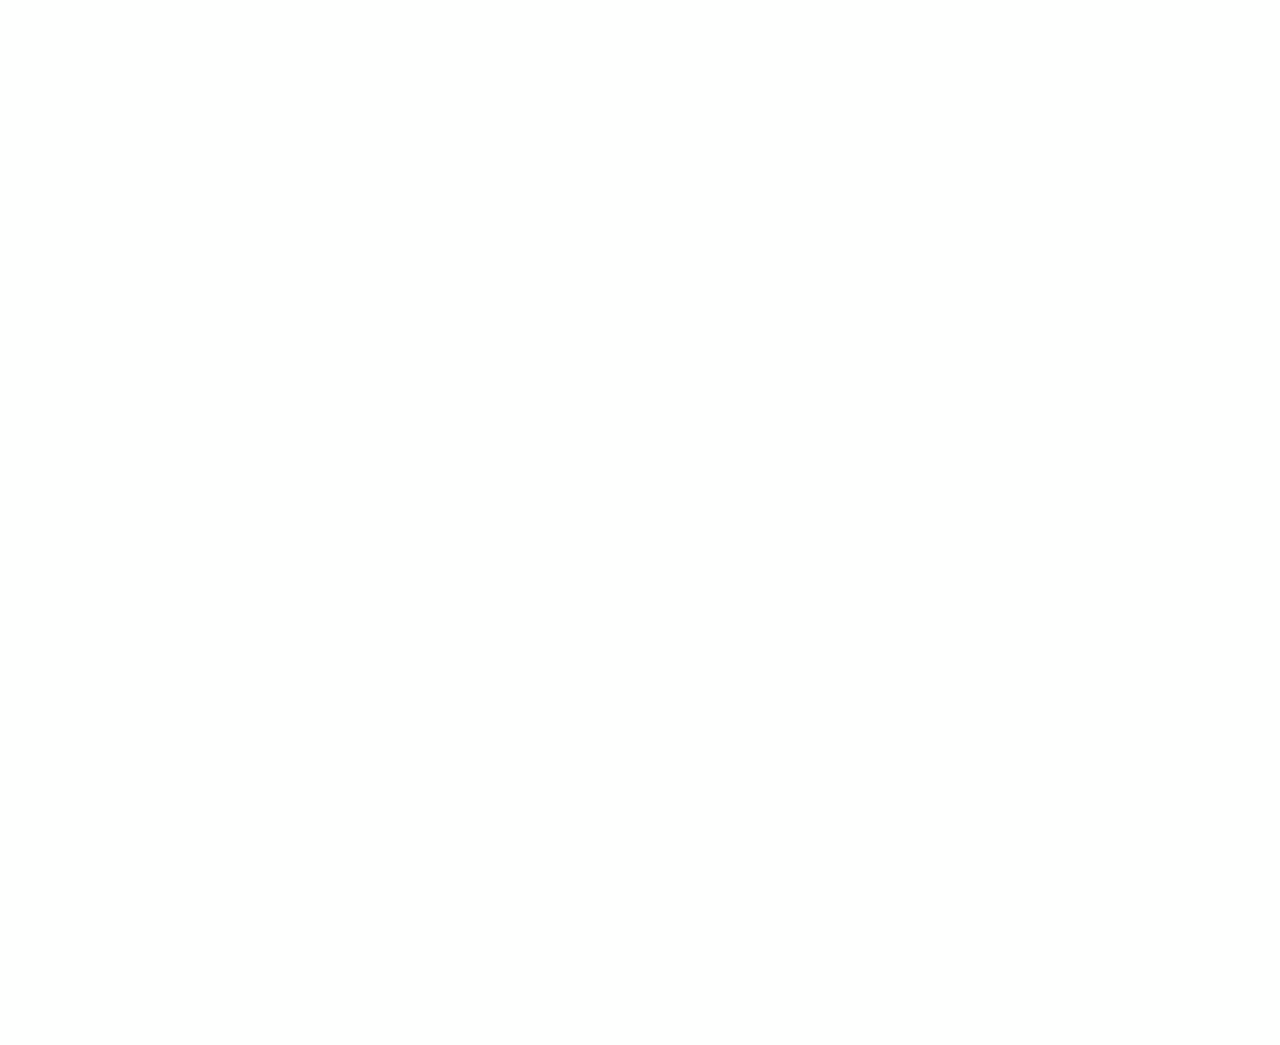
==== index.html @ 912ea0af "Update" ====
<!DOCTYPE html><html lang="en" class="scroll-smooth"><head><meta charSet="utf-8"/><meta name="viewport" content="width=device-width, initial-scale=1"/><link rel="preload" as="image" href="/bio-everest.jpg"/><link rel="stylesheet" href="/_next/static/css/92b53c90e215dddf.css" data-precedence="next"/><link rel="preload" as="script" fetchPriority="low" href="/_next/static/chunks/webpack-679b75d1c4c2027c.js"/><script src="/_next/static/chunks/4bd1b696-70b6d399998de86a.js" async=""></script><script src="/_next/static/chunks/684-5aaa8290a129f299.js" async=""></script><script src="/_next/static/chunks/main-app-e8cd16d61beea313.js" async=""></script><script src="/_next/static/chunks/17-9c04c9413a9f9f1f.js" async=""></script><script src="/_next/static/chunks/874-6cc630662f3664af.js" async=""></script><script src="/_next/static/chunks/862-15038af301665bb3.js" async=""></script><script src="/_next/static/chunks/app/layout-3cb6ebb5aa85748b.js" async=""></script><script src="/_next/static/chunks/178-595a94b9af1e67b5.js" async=""></script><script src="/_next/static/chunks/748-b0753eeaf12cb586.js" async=""></script><script src="/_next/static/chunks/app/page-3203de070944d329.js" async=""></script><link rel="icon" href="/favicon.svg" type="image/svg+xml"/><link rel="dns-prefetch" href="https://google-fonts.jialeliu.com"/><link rel="preconnect" href="https://google-fonts.jialeliu.com" crossorigin=""/><link rel="preload" as="style" href="https://google-fonts.jialeliu.com/css2?family=Inter:wght@300;400;500;600;700&amp;family=Crimson+Text:ital,wght@0,400;0,600;1,400&amp;display=swap"/><link rel="stylesheet" id="gfonts-css" href="https://google-fonts.jialeliu.com/css2?family=Inter:wght@300;400;500;600;700&amp;family=Crimson+Text:ital,wght@0,400;0,600;1,400&amp;display=swap" media="print"/><script>
              (function(){
                var l = document.getElementById('gfonts-css');
                if (!l) return;
                if (l.media !== 'all') {
                  l.addEventListener('load', function(){ try { l.media = 'all'; } catch(e){} });
                }
              })();
            </script><noscript><link rel="stylesheet" href="https://google-fonts.jialeliu.com/css2?family=Inter:wght@300;400;500;600;700&amp;family=Crimson+Text:ital,wght@0,400;0,600;1,400&amp;display=swap"/></noscript><script>
              try {
                const theme = localStorage.getItem('theme-storage');
                const parsed = theme ? JSON.parse(theme) : null;
                const setting = parsed?.state?.theme || 'system';
                const prefersDark = typeof window !== 'undefined' && window.matchMedia && window.matchMedia('(prefers-color-scheme: dark)').matches;
                const effective = setting === 'dark' ? 'dark' : (setting === 'light' ? 'light' : (prefersDark ? 'dark' : 'light'));
                var root = document.documentElement;
                root.classList.add(effective);
                root.setAttribute('data-theme', effective);
              } catch (e) {
                var root = document.documentElement;
                root.classList.add('light');
                root.setAttribute('data-theme', 'light');
              }
            </script><title>Hanhua (Edward) Long</title><meta name="description" content="Lecturer at Dalian Neusoft University of Information."/><meta name="author" content="Hanhua (Edward) Long"/><meta name="keywords" content="Hanhua (Edward) Long,PhD,Research,Dalian Neusoft University of Information"/><meta name="creator" content="Hanhua (Edward) Long"/><meta name="publisher" content="Hanhua (Edward) Long"/><meta property="og:title" content="Hanhua (Edward) Long"/><meta property="og:description" content="Lecturer at Dalian Neusoft University of Information."/><meta property="og:site_name" content="Hanhua (Edward) Long&#x27;s Academic Website"/><meta property="og:locale" content="en_US"/><meta property="og:type" content="website"/><meta name="twitter:card" content="summary"/><meta name="twitter:title" content="Hanhua (Edward) Long"/><meta name="twitter:description" content="Lecturer at Dalian Neusoft University of Information."/><link rel="icon" href="/favicon.svg"/><script>document.querySelectorAll('body link[rel="icon"], body link[rel="apple-touch-icon"]').forEach(el => document.head.appendChild(el))</script><script src="/_next/static/chunks/polyfills-42372ed130431b0a.js" noModule=""></script></head><body class="font-sans antialiased"><div style="visibility:hidden"><nav class="fixed top-0 left-0 right-0 z-50" data-headlessui-state=""><div class="transition-all duration-300 ease-out bg-transparent" style="transform:translateY(-100px)"><div class="max-w-7xl mx-auto px-4 sm:px-6 lg:px-8"><div class="flex justify-between items-center h-16 lg:h-20"><div class="flex-shrink-0" tabindex="0"><a class="text-xl lg:text-2xl font-serif font-semibold text-primary hover:text-accent transition-colors duration-200" href="/">Hanhua (Edward) Long</a></div><div class="hidden lg:block"><div class="ml-10 flex items-center space-x-8"><div class="flex items-baseline space-x-8"><a class="relative px-3 py-2 text-sm font-medium transition-all duration-200 rounded hover:bg-accent/10 hover:shadow-sm text-primary" href="/"><span class="relative z-10">About</span><div class="absolute inset-0 bg-accent/10 rounded-lg"></div></a><a class="relative px-3 py-2 text-sm font-medium transition-all duration-200 rounded hover:bg-accent/10 hover:shadow-sm text-neutral-600 hover:text-primary" href="/publications/"><span class="relative z-10">Publications</span></a><a class="relative px-3 py-2 text-sm font-medium transition-all duration-200 rounded hover:bg-accent/10 hover:shadow-sm text-neutral-600 hover:text-primary" href="/projects/"><span class="relative z-10">Projects</span></a><a class="relative px-3 py-2 text-sm font-medium transition-all duration-200 rounded hover:bg-accent/10 hover:shadow-sm text-neutral-600 hover:text-primary" href="/patents/"><span class="relative z-10">Patents</span></a><a class="relative px-3 py-2 text-sm font-medium transition-all duration-200 rounded hover:bg-accent/10 hover:shadow-sm text-neutral-600 hover:text-primary" href="/teaching/"><span class="relative z-10">Teaching</span></a><a class="relative px-3 py-2 text-sm font-medium transition-all duration-200 rounded hover:bg-accent/10 hover:shadow-sm text-neutral-600 hover:text-primary" href="/cv/"><span class="relative z-10">CV</span></a></div><div class="flex items-center justify-center w-10 h-10 rounded-lg border border-neutral-200 dark:border-[rgba(148,163,184,0.24)] bg-background dark:bg-neutral-800"><div class="w-4 h-4 rounded-full bg-neutral-300 animate-pulse"></div></div></div></div><div class="lg:hidden flex items-center space-x-2"><div class="flex items-center justify-center w-10 h-10 rounded-lg border border-neutral-200 dark:border-[rgba(148,163,184,0.24)] bg-background dark:bg-neutral-800"><div class="w-4 h-4 rounded-full bg-neutral-300 animate-pulse"></div></div><button class="inline-flex items-center justify-center p-2 rounded-md text-neutral-600 hover:text-primary hover:bg-neutral-100 dark:hover:bg-neutral-800 focus:outline-none focus:ring-2 focus:ring-inset focus:ring-accent transition-colors duration-200" id="headlessui-disclosure-button-«R5pdb»" type="button" aria-expanded="false" data-headlessui-state=""><span class="sr-only">Open main menu</span><div><svg xmlns="http://www.w3.org/2000/svg" fill="none" viewBox="0 0 24 24" stroke-width="1.5" stroke="currentColor" aria-hidden="true" data-slot="icon" class="block h-6 w-6"><path stroke-linecap="round" stroke-linejoin="round" d="M3.75 6.75h16.5M3.75 12h16.5m-16.5 5.25h16.5"></path></svg></div></button></div></div></div></div></nav><main class="min-h-screen pt-16 lg:pt-20"><div class="max-w-6xl mx-auto px-4 sm:px-6 lg:px-8 py-8 bg-background min-h-screen"><div class="grid grid-cols-1 lg:grid-cols-3 gap-12"><div class="lg:col-span-1"><div class="sticky top-8" style="opacity:0;transform:translateY(20px)"><div class="w-64 h-64 mx-auto mb-6 rounded-2xl overflow-hidden shadow-lg hover:shadow-xl transition-all duration-200 hover:scale-105"><img alt="Hanhua (Edward) Long" width="256" height="256" decoding="async" data-nimg="1" class="w-full h-full object-cover object-[32%_center]" style="color:transparent" src="/bio-everest.jpg"/></div><div class="text-center mb-6"><h1 class="text-3xl font-serif font-bold text-primary mb-2">Hanhua (Edward) Long</h1><p class="text-lg text-accent font-medium mb-1">Lecturer</p><p class="text-neutral-600 mb-2">Dalian Neusoft University of Information</p></div><div class="flex flex-wrap justify-center gap-3 sm:gap-4 mb-6 relative px-2"><div class="relative"><button class="p-2 sm:p-2 transition-colors duration-200 text-neutral-600 dark:text-neutral-400 hover:text-accent" aria-label="Email"><svg xmlns="http://www.w3.org/2000/svg" fill="none" viewBox="0 0 24 24" stroke-width="1.5" stroke="currentColor" aria-hidden="true" data-slot="icon" class="h-5 w-5"><path stroke-linecap="round" stroke-linejoin="round" d="M21.75 6.75v10.5a2.25 2.25 0 0 1-2.25 2.25h-15a2.25 2.25 0 0 1-2.25-2.25V6.75m19.5 0A2.25 2.25 0 0 0 19.5 4.5h-15a2.25 2.25 0 0 0-2.25 2.25m19.5 0v.243a2.25 2.25 0 0 1-1.07 1.916l-7.5 4.615a2.25 2.25 0 0 1-2.36 0L3.32 8.91a2.25 2.25 0 0 1-1.07-1.916V6.75"></path></svg></button></div><div class="relative"><button class="p-2 sm:p-2 transition-colors duration-200 text-neutral-600 dark:text-neutral-400 hover:text-accent" aria-label="Location"><svg xmlns="http://www.w3.org/2000/svg" fill="none" viewBox="0 0 24 24" stroke-width="1.5" stroke="currentColor" aria-hidden="true" data-slot="icon" class="h-5 w-5"><path stroke-linecap="round" stroke-linejoin="round" d="M15 10.5a3 3 0 1 1-6 0 3 3 0 0 1 6 0Z"></path><path stroke-linecap="round" stroke-linejoin="round" d="M19.5 10.5c0 7.142-7.5 11.25-7.5 11.25S4.5 17.642 4.5 10.5a7.5 7.5 0 1 1 15 0Z"></path></svg></button></div><a href="https://scholar.google.com" target="_blank" rel="noopener noreferrer" class="p-2 sm:p-2 text-neutral-600 dark:text-neutral-400 hover:text-accent transition-colors duration-200" aria-label="Google Scholar"><svg xmlns="http://www.w3.org/2000/svg" fill="none" viewBox="0 0 24 24" stroke-width="1.5" stroke="currentColor" aria-hidden="true" data-slot="icon" class="h-5 w-5"><path stroke-linecap="round" stroke-linejoin="round" d="M4.26 10.147a60.438 60.438 0 0 0-.491 6.347A48.62 48.62 0 0 1 12 20.904a48.62 48.62 0 0 1 8.232-4.41 60.46 60.46 0 0 0-.491-6.347m-15.482 0a50.636 50.636 0 0 0-2.658-.813A59.906 59.906 0 0 1 12 3.493a59.903 59.903 0 0 1 10.399 5.84c-.896.248-1.783.52-2.658.814m-15.482 0A50.717 50.717 0 0 1 12 13.489a50.702 50.702 0 0 1 7.74-3.342M6.75 15a.75.75 0 1 0 0-1.5.75.75 0 0 0 0 1.5Zm0 0v-3.675A55.378 55.378 0 0 1 12 8.443m-7.007 11.55A5.981 5.981 0 0 0 6.75 15.75v-1.5"></path></svg></a><a href="https://orcid.org" target="_blank" rel="noopener noreferrer" class="p-2 sm:p-2 text-neutral-600 dark:text-neutral-400 hover:text-accent transition-colors duration-200" aria-label="ORCID"><svg viewBox="0 0 24 24" fill="currentColor" class="h-5 w-5" xmlns="http://www.w3.org/2000/svg"><path d="M12 0C5.372 0 0 5.372 0 12s5.372 12 12 12 12-5.372 12-12S18.628 0 12 0zM7.369 4.378c.525 0 .947.431.947.947s-.422.947-.947.947a.95.95 0 0 1-.947-.947c0-.525.422-.947.947-.947zm-.722 3.038h1.444v10.041H6.647V7.416zm3.562 0h3.9c3.712 0 5.344 2.653 5.344 5.025 0 2.578-2.016 5.025-5.325 5.025h-3.919V7.416zm1.444 1.303v7.444h2.297c3.272 0 4.022-2.484 4.022-3.722 0-2.016-1.284-3.722-4.097-3.722h-2.222z"></path></svg></a><a href="https://github.com" target="_blank" rel="noopener noreferrer" class="p-2 sm:p-2 text-neutral-600 dark:text-neutral-400 hover:text-accent transition-colors duration-200" aria-label="GitHub"><svg xmlns="http://www.w3.org/2000/svg" width="24" height="24" viewBox="0 0 24 24" fill="none" stroke="currentColor" stroke-width="2" stroke-linecap="round" stroke-linejoin="round" class="lucide lucide-github h-5 w-5" aria-hidden="true"><path d="M15 22v-4a4.8 4.8 0 0 0-1-3.5c3 0 6-2 6-5.5.08-1.25-.27-2.48-1-3.5.28-1.15.28-2.35 0-3.5 0 0-1 0-3 1.5-2.64-.5-5.36-.5-8 0C6 2 5 2 5 2c-.3 1.15-.3 2.35 0 3.5A5.403 5.403 0 0 0 4 9c0 3.5 3 5.5 6 5.5-.39.49-.68 1.05-.85 1.65-.17.6-.22 1.23-.15 1.85v4"></path><path d="M9 18c-4.51 2-5-2-7-2"></path></svg></a><a href="https://linkedin.com" target="_blank" rel="noopener noreferrer" class="p-2 sm:p-2 text-neutral-600 dark:text-neutral-400 hover:text-accent transition-colors duration-200" aria-label="LinkedIn"><svg xmlns="http://www.w3.org/2000/svg" width="24" height="24" viewBox="0 0 24 24" fill="none" stroke="currentColor" stroke-width="2" stroke-linecap="round" stroke-linejoin="round" class="lucide lucide-linkedin h-5 w-5" aria-hidden="true"><path d="M16 8a6 6 0 0 1 6 6v7h-4v-7a2 2 0 0 0-2-2 2 2 0 0 0-2 2v7h-4v-7a6 6 0 0 1 6-6z"></path><rect width="4" height="12" x="2" y="9"></rect><circle cx="4" cy="4" r="2"></circle></svg></a></div><div class="bg-neutral-100 dark:bg-neutral-800 rounded-lg p-4 mb-6 hover:shadow-lg transition-all duration-200 hover:scale-[1.02]"><h3 class="font-semibold text-primary mb-3">Research Interests</h3><div class="space-y-2 text-sm text-neutral-700 dark:text-neutral-500"><div>Efficient Deep Learning</div><div>Computing Photography</div><div>Low-level Computer Vision</div></div></div><div class="flex justify-center"><div class="relative"><button class="flex items-center space-x-2 px-4 py-2 rounded-lg font-medium text-sm transition-all duration-200 bg-neutral-100 dark:bg-neutral-800 text-neutral-700 dark:text-neutral-500 hover:bg-red-50 dark:hover:bg-red-900/20 hover:text-red-600 dark:hover:text-red-400 cursor-pointer" tabindex="0"><svg xmlns="http://www.w3.org/2000/svg" fill="none" viewBox="0 0 24 24" stroke-width="1.5" stroke="currentColor" aria-hidden="true" data-slot="icon" class="h-4 w-4"><path stroke-linecap="round" stroke-linejoin="round" d="M21 8.25c0-2.485-2.099-4.5-4.688-4.5-1.935 0-3.597 1.126-4.312 2.733-.715-1.607-2.377-2.733-4.313-2.733C5.1 3.75 3 5.765 3 8.25c0 7.22 9 12 9 12s9-4.78 9-12Z"></path></svg><span>Like</span></button></div></div></div></div><div class="lg:col-span-2 space-y-8"><section id="about" class="scroll-mt-24 space-y-8"><section style="opacity:0;transform:translateY(20px)"><h2 class="text-2xl font-serif font-bold text-primary mb-4">About</h2><div class="text-neutral-700 dark:text-neutral-600 leading-relaxed"><p class="mb-4 last:mb-0">I am a lecturer of Dalian Neusoft University of Information. Currently I am working with Faculty of Network and IoT Engineering, School of Artificial Intelligence. At the same time, I am also a member of Liaoning Province Key Laboratory of Digital Home.</p>
<p class="mb-4 last:mb-0">Prior to this, I worked for Bosch China Innovation and Software Development Center.</p>
<p class="mb-4 last:mb-0">I obtained BEng degree in Internet of Things Engineering from Dalian Maritime University and MEng degree in Electrical and Computer Engineering from University of Waterloo.</p>
<p class="mb-4 last:mb-0">My current research focuses on investigating efficient low-level vision algorithms and their feasible applications.</p></div></section><section style="opacity:0;transform:translateY(20px)"><div class="flex items-center justify-between mb-4"><h2 class="text-2xl font-serif font-bold text-primary">Selected Publications</h2><a class="text-accent hover:text-accent-dark text-sm font-medium transition-all duration-200 rounded hover:bg-accent/10 hover:shadow-sm" href="/publications/">View All →</a></div><div class="space-y-4"><div class="bg-neutral-50 dark:bg-neutral-800 p-4 rounded-lg shadow-sm border border-neutral-200 dark:border-[rgba(148,163,184,0.24)] hover:shadow-lg transition-all duration-200 hover:scale-[1.02]" style="opacity:0;transform:translateY(20px)"><h3 class="font-semibold text-primary mb-2 leading-tight">Hybrid Design of CNN and Vision Transformer: A Review</h3><p class="text-sm text-neutral-600 dark:text-neutral-500 mb-1"><span><span class=" ">Hanhua Long</span></span></p><p class="text-sm text-neutral-600 dark:text-neutral-500 mb-2">2024 7th International Conference on Computer Information Science and Artificial Intelligence</p></div></div></section><section style="opacity:0;transform:translateY(20px)"><h2 class="text-2xl font-serif font-bold text-primary mb-4">News</h2><div class="space-y-3"><div class="flex items-start space-x-3"><span class="text-xs text-neutral-500 mt-1 w-16 flex-shrink-0">2025-11</span><p class="text-sm text-neutral-700">Our invention patent has been published!</p></div><div class="flex items-start space-x-3"><span class="text-xs text-neutral-500 mt-1 w-16 flex-shrink-0">2024-09</span><p class="text-sm text-neutral-700">Our paper has been accepted by CISAI2024 🎉</p></div></div></section></section></div></div></div><!--$--><!--/$--><!--$--><!--/$--></main><footer class="border-t border-neutral-200/50 bg-neutral-50/50 dark:bg-neutral-900/50 dark:border-neutral-700/50"><div class="max-w-6xl mx-auto px-4 sm:px-6 lg:px-8 py-6"><div class="flex flex-col sm:flex-row justify-between items-center gap-2"><p class="text-xs text-neutral-500">Last updated: <!-- -->January 20, 2026</p><p class="text-xs text-neutral-500 flex items-center"><a href="https://github.com/xyjoey/PRISM" target="_blank" rel="noopener noreferrer">Built with PRISM</a><span class="ml-2">🚀</span></p></div></div></footer></div><script src="/_next/static/chunks/webpack-679b75d1c4c2027c.js" async=""></script><script>(self.__next_f=self.__next_f||[]).push([0])</script><script>self.__next_f.push([1,"1:\"$Sreact.fragment\"\n2:I[3719,[\"17\",\"static/chunks/17-9c04c9413a9f9f1f.js\",\"874\",\"static/chunks/874-6cc630662f3664af.js\",\"862\",\"static/chunks/862-15038af301665bb3.js\",\"177\",\"static/chunks/app/layout-3cb6ebb5aa85748b.js\"],\"ThemeProvider\"]\n3:I[768,[\"17\",\"static/chunks/17-9c04c9413a9f9f1f.js\",\"874\",\"static/chunks/874-6cc630662f3664af.js\",\"862\",\"static/chunks/862-15038af301665bb3.js\",\"177\",\"static/chunks/app/layout-3cb6ebb5aa85748b.js\"],\"default\"]\n4:I[7555,[],\"\"]\n5:I[1295,[],\"\"]\n6:I[2548,[\"17\",\"static/chunks/17-9c04c9413a9f9f1f.js\",\"874\",\"static/chunks/874-6cc630662f3664af.js\",\"862\",\"static/chunks/862-15038af301665bb3.js\",\"177\",\"static/chunks/app/layout-3cb6ebb5aa85748b.js\"],\"default\"]\n7:I[7437,[\"17\",\"static/chunks/17-9c04c9413a9f9f1f.js\",\"178\",\"static/chunks/178-595a94b9af1e67b5.js\",\"874\",\"static/chunks/874-6cc630662f3664af.js\",\"748\",\"static/chunks/748-b0753eeaf12cb586.js\",\"974\",\"static/chunks/app/page-3203de070944d329.js\"],\"default\"]\n8:I[9507,[\"17\",\"static/chunks/17-9c04c9413a9f9f1f.js\",\"178\",\"static/chunks/178-595a94b9af1e67b5.js\",\"874\",\"static/chunks/874-6cc630662f3664af.js\",\"748\",\"static/chunks/748-b0753eeaf12cb586.js\",\"974\",\"static/chunks/app/page-3203de070944d329.js\"],\"default\"]\n9:I[5218,[\"17\",\"static/chunks/17-9c04c9413a9f9f1f.js\",\"178\",\"static/chunks/178-595a94b9af1e67b5.js\",\"874\",\"static/chunks/874-6cc630662f3664af.js\",\"748\",\"static/chunks/748-b0753eeaf12cb586.js\",\"974\",\"static/chunks/app/page-3203de070944d329.js\"],\"default\"]\nc:I[1990,[\"17\",\"static/chunks/17-9c04c9413a9f9f1f.js\",\"178\",\"static/chunks/178-595a94b9af1e67b5.js\",\"874\",\"static/chunks/874-6cc630662f3664af.js\",\"748\",\"static/chunks/748-b0753eeaf12cb586.js\",\"974\",\"static/chunks/app/page-3203de070944d329.js\"],\"default\"]\nd:I[9665,[],\"MetadataBoundary\"]\nf:I[9665,[],\"OutletBoundary\"]\n12:I[4911,[],\"AsyncMetadataOutlet\"]\n14:I[9665,[],\"ViewportBoundary\"]\n16:I[6614,[],\"\"]\n:HL[\"/_next/static/css/92b53c90e215dddf.css\",\"style\"]\na:T4d7,Convolutional Neural Network (CNN), with its remarkable feature extraction capabilities, has proven to perform superior in compu"])</script><script>self.__next_f.push([1,"ter vision applications. Conversely, transformer-based models have transformed conventional neural network topologies, showing remarkable results in multiple application areas. In recent years, hybrid models combining CNN and Vision Transformer have been increasingly emerging, with extensive research continuously overcoming the weaknesses of both models, effectively leveraging their respective strengths to deliver outstanding performance in various vision tasks. In this paper, we offer an exhaustive examination of hybrid models that amalgamate the functionalities of CNN and Vision Transformer. Firstly, we provide a comprehensive overview of fundamental concepts of Vision Transformer and summarize the concepts and advantages of hybrid models. Secondly, we systematically review the design philosophy of hybrid models and highlight major representative hybrid models. Lastly, we conduct an in-depth analysis of the future research directions for hybrid models. Through this paper, we aim to provide insightful and valuable references for the design of hybrid models combining CNN and Vision Transformer.b:T6fb,@inproceedings{long2024hybrid,\n  author = {Long, Hanhua},\n  title = {Hybrid Design of CNN and Vision Transformer: A Review},\n  year = {2024},\n  isbn = {9798400707254},\n  publisher = {Association for Computing Machinery},\n  address = {New York, NY, USA},\n  url = {https://doi.org/10.1145/3703187.3703208},\n  doi = {10.1145/3703187.3703208},\n  abstract = {Convolutional Neural Network (CNN), with its remarkable feature extraction capabilities, has proven to perform superior in computer vision applications. Conversely, transformer-based models have transformed conventional neural network topologies, showing remarkable results in multiple application areas. In recent years, hybrid models combining CNN and Vision Transformer have been increasingly emerging, with extensive research continuously overcoming the weaknesses of both models, effectively leveraging their respective strengths to deliver outstanding performance in var"])</script><script>self.__next_f.push([1,"ious vision tasks. In this paper, we offer an exhaustive examination of hybrid models that amalgamate the functionalities of CNN and Vision Transformer. Firstly, we provide a comprehensive overview of fundamental concepts of Vision Transformer and summarize the concepts and advantages of hybrid models. Secondly, we systematically review the design philosophy of hybrid models and highlight major representative hybrid models. Lastly, we conduct an in-depth analysis of the future research directions for hybrid models. Through this paper, we aim to provide insightful and valuable references for the design of hybrid models combining CNN and Vision Transformer.},\n  booktitle = {2024 7th International Conference on Computer Information Science and Artificial Intelligence},\n  pages = {121-127},\n  numpages = {7},\n  location = {},\n  series = {CISAI '24}\n}"])</script><script>self.__next_f.push([1,"0:{\"P\":null,\"b\":\"B5dFL87BzMhnsArW9EGty\",\"p\":\"\",\"c\":[\"\",\"\"],\"i\":false,\"f\":[[[\"\",{\"children\":[\"__PAGE__\",{}]},\"$undefined\",\"$undefined\",true],[\"\",[\"$\",\"$1\",\"c\",{\"children\":[[[\"$\",\"link\",\"0\",{\"rel\":\"stylesheet\",\"href\":\"/_next/static/css/92b53c90e215dddf.css\",\"precedence\":\"next\",\"crossOrigin\":\"$undefined\",\"nonce\":\"$undefined\"}]],[\"$\",\"html\",null,{\"lang\":\"en\",\"className\":\"scroll-smooth\",\"suppressHydrationWarning\":true,\"children\":[[\"$\",\"head\",null,{\"children\":[[\"$\",\"link\",null,{\"rel\":\"icon\",\"href\":\"/favicon.svg\",\"type\":\"image/svg+xml\"}],[\"$\",\"link\",null,{\"rel\":\"dns-prefetch\",\"href\":\"https://google-fonts.jialeliu.com\"}],[\"$\",\"link\",null,{\"rel\":\"preconnect\",\"href\":\"https://google-fonts.jialeliu.com\",\"crossOrigin\":\"\"}],[\"$\",\"link\",null,{\"rel\":\"preload\",\"as\":\"style\",\"href\":\"https://google-fonts.jialeliu.com/css2?family=Inter:wght@300;400;500;600;700\u0026family=Crimson+Text:ital,wght@0,400;0,600;1,400\u0026display=swap\"}],[\"$\",\"link\",null,{\"rel\":\"stylesheet\",\"id\":\"gfonts-css\",\"href\":\"https://google-fonts.jialeliu.com/css2?family=Inter:wght@300;400;500;600;700\u0026family=Crimson+Text:ital,wght@0,400;0,600;1,400\u0026display=swap\",\"media\":\"print\"}],[\"$\",\"script\",null,{\"dangerouslySetInnerHTML\":{\"__html\":\"\\n              (function(){\\n                var l = document.getElementById('gfonts-css');\\n                if (!l) return;\\n                if (l.media !== 'all') {\\n                  l.addEventListener('load', function(){ try { l.media = 'all'; } catch(e){} });\\n                }\\n              })();\\n            \"}}],[\"$\",\"noscript\",null,{\"children\":[\"$\",\"link\",null,{\"rel\":\"stylesheet\",\"href\":\"https://google-fonts.jialeliu.com/css2?family=Inter:wght@300;400;500;600;700\u0026family=Crimson+Text:ital,wght@0,400;0,600;1,400\u0026display=swap\"}]}],[\"$\",\"script\",null,{\"dangerouslySetInnerHTML\":{\"__html\":\"\\n              try {\\n                const theme = localStorage.getItem('theme-storage');\\n                const parsed = theme ? JSON.parse(theme) : null;\\n                const setting = parsed?.state?.theme || 'system';\\n                const prefersDark = typeof window !== 'undefined' \u0026\u0026 window.matchMedia \u0026\u0026 window.matchMedia('(prefers-color-scheme: dark)').matches;\\n                const effective = setting === 'dark' ? 'dark' : (setting === 'light' ? 'light' : (prefersDark ? 'dark' : 'light'));\\n                var root = document.documentElement;\\n                root.classList.add(effective);\\n                root.setAttribute('data-theme', effective);\\n              } catch (e) {\\n                var root = document.documentElement;\\n                root.classList.add('light');\\n                root.setAttribute('data-theme', 'light');\\n              }\\n            \"}}]]}],[\"$\",\"body\",null,{\"className\":\"font-sans antialiased\",\"children\":[\"$\",\"$L2\",null,{\"children\":[[\"$\",\"$L3\",null,{\"items\":[{\"title\":\"About\",\"type\":\"page\",\"target\":\"about\",\"href\":\"/\"},{\"title\":\"Publications\",\"type\":\"page\",\"target\":\"publications\",\"href\":\"/publications\"},{\"title\":\"Projects\",\"type\":\"page\",\"target\":\"projects\",\"href\":\"/projects\"},{\"title\":\"Patents\",\"type\":\"page\",\"target\":\"patents\",\"href\":\"/patents\"},{\"title\":\"Teaching\",\"type\":\"page\",\"target\":\"teaching\",\"href\":\"/teaching\"},{\"title\":\"CV\",\"type\":\"page\",\"target\":\"cv\",\"href\":\"/cv\"}],\"siteTitle\":\"Hanhua (Edward) Long\",\"enableOnePageMode\":false}],[\"$\",\"main\",null,{\"className\":\"min-h-screen pt-16 lg:pt-20\",\"children\":[\"$\",\"$L4\",null,{\"parallelRouterKey\":\"children\",\"error\":\"$undefined\",\"errorStyles\":\"$undefined\",\"errorScripts\":\"$undefined\",\"template\":[\"$\",\"$L5\",null,{}],\"templateStyles\":\"$undefined\",\"templateScripts\":\"$undefined\",\"notFound\":[[[\"$\",\"title\",null,{\"children\":\"404: This page could not be found.\"}],[\"$\",\"div\",null,{\"style\":{\"fontFamily\":\"system-ui,\\\"Segoe UI\\\",Roboto,Helvetica,Arial,sans-serif,\\\"Apple Color Emoji\\\",\\\"Segoe UI Emoji\\\"\",\"height\":\"100vh\",\"textAlign\":\"center\",\"display\":\"flex\",\"flexDirection\":\"column\",\"alignItems\":\"center\",\"justifyContent\":\"center\"},\"children\":[\"$\",\"div\",null,{\"children\":[[\"$\",\"style\",null,{\"dangerouslySetInnerHTML\":{\"__html\":\"body{color:#000;background:#fff;margin:0}.next-error-h1{border-right:1px solid rgba(0,0,0,.3)}@media (prefers-color-scheme:dark){body{color:#fff;background:#000}.next-error-h1{border-right:1px solid rgba(255,255,255,.3)}}\"}}],[\"$\",\"h1\",null,{\"className\":\"next-error-h1\",\"style\":{\"display\":\"inline-block\",\"margin\":\"0 20px 0 0\",\"padding\":\"0 23px 0 0\",\"fontSize\":24,\"fontWeight\":500,\"verticalAlign\":\"top\",\"lineHeight\":\"49px\"},\"children\":404}],[\"$\",\"div\",null,{\"style\":{\"display\":\"inline-block\"},\"children\":[\"$\",\"h2\",null,{\"style\":{\"fontSize\":14,\"fontWeight\":400,\"lineHeight\":\"49px\",\"margin\":0},\"children\":\"This page could not be found.\"}]}]]}]}]],[]],\"forbidden\":\"$undefined\",\"unauthorized\":\"$undefined\"}]}],[\"$\",\"$L6\",null,{\"lastUpdated\":\"January 20, 2026\"}]]}]}]]}]]}],{\"children\":[\"__PAGE__\",[\"$\",\"$1\",\"c\",{\"children\":[[\"$\",\"div\",null,{\"className\":\"max-w-6xl mx-auto px-4 sm:px-6 lg:px-8 py-8 bg-background min-h-screen\",\"children\":[\"$\",\"div\",null,{\"className\":\"grid grid-cols-1 lg:grid-cols-3 gap-12\",\"children\":[[\"$\",\"div\",null,{\"className\":\"lg:col-span-1\",\"children\":[\"$\",\"$L7\",null,{\"author\":{\"name\":\"Hanhua (Edward) Long\",\"title\":\"Lecturer\",\"institution\":\"Dalian Neusoft University of Information\",\"avatar\":\"/bio-everest.jpg\"},\"social\":{\"email\":\"longhanhua@neusoft.edu.cn\",\"location\":\"Dalian, China\",\"location_url\":\"https://maps.google.com\",\"location_details\":[\"A3 Building,\",\"8 Software Park Road, Dalian, China\"],\"google_scholar\":\"https://scholar.google.com\",\"orcid\":\"https://orcid.org\",\"github\":\"https://github.com\",\"linkedin\":\"https://linkedin.com\"},\"features\":{\"enable_likes\":true,\"enable_one_page_mode\":false},\"researchInterests\":[\"Efficient Deep Learning\",\"Computing Photography\",\"Low-level Computer Vision\"]}]}],[\"$\",\"div\",null,{\"className\":\"lg:col-span-2 space-y-8\",\"children\":[[\"$\",\"section\",\"about\",{\"id\":\"about\",\"className\":\"scroll-mt-24 space-y-8\",\"children\":[[[\"$\",\"$L8\",\"about\",{\"content\":\"I am a lecturer of Dalian Neusoft University of Information. Currently I am working with Faculty of Network and IoT Engineering, School of Artificial Intelligence. At the same time, I am also a member of Liaoning Province Key Laboratory of Digital Home.\\n\\nPrior to this, I worked for Bosch China Innovation and Software Development Center.\\n\\nI obtained BEng degree in Internet of Things Engineering from Dalian Maritime University and MEng degree in Electrical and Computer Engineering from University of Waterloo.\\n\\nMy current research focuses on investigating efficient low-level vision algorithms and their feasible applications.\",\"title\":\"About\"}],[\"$\",\"$L9\",\"featured_publications\",{\"publications\":[{\"id\":\"long2024hybrid\",\"title\":\"Hybrid Design of CNN and Vision Transformer: A Review\",\"authors\":[{\"name\":\"Hanhua Long\",\"isHighlighted\":false,\"isCorresponding\":false,\"isCoAuthor\":false}],\"year\":2024,\"type\":\"conference\",\"status\":\"published\",\"tags\":[\"CNN\",\"Computer Vision\",\"Hybrid Model\",\"Vision Transformer\"],\"keywords\":\"$0:f:0:1:2:children:1:props:children:0:props:children:props:children:1:props:children:0:props:children:0:1:props:publications:0:tags\",\"researchArea\":\"transformer-architectures\",\"journal\":\"\",\"conference\":\"2024 7th International Conference on Computer Information Science and Artificial Intelligence\",\"pages\":\"121-127\",\"doi\":\"10.1145/3703187.3703208\",\"url\":\"https://doi.org/10.1145/3703187.3703208\",\"abstract\":\"$a\",\"description\":\"\",\"selected\":true,\"bibtex\":\"$b\"}],\"title\":\"Selected Publications\",\"enableOnePageMode\":false}],[\"$\",\"$Lc\",\"news\",{\"items\":[{\"date\":\"2025-11\",\"content\":\"Our invention patent has been published!\"},{\"date\":\"2024-09\",\"content\":\"Our paper has been accepted by CISAI2024 🎉\"}],\"title\":\"News\"}]],false,false,false]}]]}]]}]}],[\"$\",\"$Ld\",null,{\"children\":\"$Le\"}],null,[\"$\",\"$Lf\",null,{\"children\":[\"$L10\",\"$L11\",[\"$\",\"$L12\",null,{\"promise\":\"$@13\"}]]}]]}],{},null,false]},null,false],[\"$\",\"$1\",\"h\",{\"children\":[null,[\"$\",\"$1\",\"SMOYumUqXa-VRIuU2lvK6\",{\"children\":[[\"$\",\"$L14\",null,{\"children\":\"$L15\"}],null]}],null]}],false]],\"m\":\"$undefined\",\"G\":[\"$16\",\"$undefined\"],\"s\":false,\"S\":true}\n"])</script><script>self.__next_f.push([1,"17:\"$Sreact.suspense\"\n18:I[4911,[],\"AsyncMetadata\"]\ne:[\"$\",\"$17\",null,{\"fallback\":null,\"children\":[\"$\",\"$L18\",null,{\"promise\":\"$@19\"}]}]\n"])</script><script>self.__next_f.push([1,"11:null\n"])</script><script>self.__next_f.push([1,"15:[[\"$\",\"meta\",\"0\",{\"charSet\":\"utf-8\"}],[\"$\",\"meta\",\"1\",{\"name\":\"viewport\",\"content\":\"width=device-width, initial-scale=1\"}]]\n10:null\n"])</script><script>self.__next_f.push([1,"19:{\"metadata\":[[\"$\",\"title\",\"0\",{\"children\":\"Hanhua (Edward) Long\"}],[\"$\",\"meta\",\"1\",{\"name\":\"description\",\"content\":\"Lecturer at Dalian Neusoft University of Information.\"}],[\"$\",\"meta\",\"2\",{\"name\":\"author\",\"content\":\"Hanhua (Edward) Long\"}],[\"$\",\"meta\",\"3\",{\"name\":\"keywords\",\"content\":\"Hanhua (Edward) Long,PhD,Research,Dalian Neusoft University of Information\"}],[\"$\",\"meta\",\"4\",{\"name\":\"creator\",\"content\":\"Hanhua (Edward) Long\"}],[\"$\",\"meta\",\"5\",{\"name\":\"publisher\",\"content\":\"Hanhua (Edward) Long\"}],[\"$\",\"meta\",\"6\",{\"property\":\"og:title\",\"content\":\"Hanhua (Edward) Long\"}],[\"$\",\"meta\",\"7\",{\"property\":\"og:description\",\"content\":\"Lecturer at Dalian Neusoft University of Information.\"}],[\"$\",\"meta\",\"8\",{\"property\":\"og:site_name\",\"content\":\"Hanhua (Edward) Long's Academic Website\"}],[\"$\",\"meta\",\"9\",{\"property\":\"og:locale\",\"content\":\"en_US\"}],[\"$\",\"meta\",\"10\",{\"property\":\"og:type\",\"content\":\"website\"}],[\"$\",\"meta\",\"11\",{\"name\":\"twitter:card\",\"content\":\"summary\"}],[\"$\",\"meta\",\"12\",{\"name\":\"twitter:title\",\"content\":\"Hanhua (Edward) Long\"}],[\"$\",\"meta\",\"13\",{\"name\":\"twitter:description\",\"content\":\"Lecturer at Dalian Neusoft University of Information.\"}],[\"$\",\"link\",\"14\",{\"rel\":\"icon\",\"href\":\"/favicon.svg\"}]],\"error\":null,\"digest\":\"$undefined\"}\n13:{\"metadata\":\"$19:metadata\",\"error\":null,\"digest\":\"$undefined\"}\n"])</script></body></html>
---- _next/static/css/92b53c90e215dddf.css ----
/*! tailwindcss v4.1.10 | MIT License | https://tailwindcss.com */@layer properties{@supports (((-webkit-hyphens:none)) and (not (margin-trim:inline))) or ((-moz-orient:inline) and (not (color:rgb(from red r g b)))){*,::backdrop,:after,:before{--tw-translate-x:0;--tw-translate-y:0;--tw-translate-z:0;--tw-rotate-x:initial;--tw-rotate-y:initial;--tw-rotate-z:initial;--tw-skew-x:initial;--tw-skew-y:initial;--tw-space-y-reverse:0;--tw-space-x-reverse:0;--tw-border-style:solid;--tw-leading:initial;--tw-font-weight:initial;--tw-shadow:0 0 #0000;--tw-shadow-color:initial;--tw-shadow-alpha:100%;--tw-inset-shadow:0 0 #0000;--tw-inset-shadow-color:initial;--tw-inset-shadow-alpha:100%;--tw-ring-color:initial;--tw-ring-shadow:0 0 #0000;--tw-inset-ring-color:initial;--tw-inset-ring-shadow:0 0 #0000;--tw-ring-inset:initial;--tw-ring-offset-width:0px;--tw-ring-offset-color:#fff;--tw-ring-offset-shadow:0 0 #0000;--tw-blur:initial;--tw-brightness:initial;--tw-contrast:initial;--tw-grayscale:initial;--tw-hue-rotate:initial;--tw-invert:initial;--tw-opacity:initial;--tw-saturate:initial;--tw-sepia:initial;--tw-drop-shadow:initial;--tw-drop-shadow-color:initial;--tw-drop-shadow-alpha:100%;--tw-drop-shadow-size:initial;--tw-backdrop-blur:initial;--tw-backdrop-brightness:initial;--tw-backdrop-contrast:initial;--tw-backdrop-grayscale:initial;--tw-backdrop-hue-rotate:initial;--tw-backdrop-invert:initial;--tw-backdrop-opacity:initial;--tw-backdrop-saturate:initial;--tw-backdrop-sepia:initial;--tw-duration:initial;--tw-ease:initial;--tw-scale-x:1;--tw-scale-y:1;--tw-scale-z:1}}}@layer theme{:host,:root{--font-sans:"Inter",-apple-system,BlinkMacSystemFont,"Segoe UI",Roboto,sans-serif;--color-red-50:oklch(97.1% .013 17.38);--color-red-400:oklch(70.4% .191 22.216);--color-red-600:oklch(57.7% .245 27.325);--color-red-900:oklch(39.6% .141 25.723);--color-white:#fff;--spacing:.25rem;--container-2xl:42rem;--container-3xl:48rem;--container-4xl:56rem;--container-6xl:72rem;--container-7xl:80rem;--text-xs:.75rem;--text-xs--line-height:calc(1/.75);--text-sm:.875rem;--text-sm--line-height:calc(1.25/.875);--text-base:1rem;--text-base--line-height:calc(1.5/1);--text-lg:1.125rem;--text-lg--line-height:calc(1.75/1.125);--text-xl:1.25rem;--text-xl--line-height:calc(1.75/1.25);--text-2xl:1.5rem;--text-2xl--line-height:calc(2/1.5);--text-3xl:1.875rem;--text-3xl--line-height:calc(2.25/1.875);--text-4xl:2.25rem;--text-4xl--line-height:calc(2.5/2.25);--font-weight-medium:500;--font-weight-semibold:600;--font-weight-bold:700;--leading-tight:1.25;--leading-relaxed:1.625;--radius-md:.375rem;--radius-lg:.5rem;--radius-xl:.75rem;--radius-2xl:1rem;--ease-out:cubic-bezier(0,0,.2,1);--animate-pulse:pulse 2s cubic-bezier(.4,0,.6,1)infinite;--blur-xl:24px;--aspect-video:16/9;--default-transition-duration:.15s;--default-transition-timing-function:cubic-bezier(.4,0,.2,1);--default-font-family:"Inter",-apple-system,BlinkMacSystemFont,"Segoe UI",Roboto,sans-serif;--default-mono-font-family:"SF Mono",Monaco,"Cascadia Code","Roboto Mono",Consolas,"Courier New",monospace;--line-height-normal:1.5;--shadow-glass:0 8px 32px 0 #1f26875e}}@layer base{*,::backdrop,:after,:before{box-sizing:border-box;border:0 solid;margin:0;padding:0}::file-selector-button{box-sizing:border-box;border:0 solid;margin:0;padding:0}:host,html{-webkit-text-size-adjust:100%;tab-size:4;line-height:1.5;font-family:var(--default-font-family,ui-sans-serif,system-ui,sans-serif,"Apple Color Emoji","Segoe UI Emoji","Segoe UI Symbol","Noto Color Emoji");font-feature-settings:var(--default-font-feature-settings,normal);font-variation-settings:var(--default-font-variation-settings,normal);-webkit-tap-highlight-color:transparent}hr{height:0;color:inherit;border-top-width:1px}abbr:where([title]){-webkit-text-decoration:underline dotted;text-decoration:underline dotted}h1,h2,h3,h4,h5,h6{font-size:inherit;font-weight:inherit}a{color:inherit;-webkit-text-decoration:inherit;text-decoration:inherit}b,strong{font-weight:bolder}code,kbd,pre,samp{font-family:var(--default-mono-font-family,ui-monospace,SFMono-Regular,Menlo,Monaco,Consolas,"Liberation Mono","Courier New",monospace);font-feature-settings:var(--default-mono-font-feature-settings,normal);font-variation-settings:var(--default-mono-font-variation-settings,normal);font-size:1em}small{font-size:80%}sub,sup{vertical-align:baseline;font-size:75%;line-height:0;position:relative}sub{bottom:-.25em}sup{top:-.5em}table{text-indent:0;border-color:inherit;border-collapse:collapse}:-moz-focusring{outline:auto}progress{vertical-align:baseline}summary{display:list-item}menu,ol,ul{list-style:none}audio,canvas,embed,iframe,img,object,svg,video{vertical-align:middle;display:block}img,video{max-width:100%;height:auto}button,input,optgroup,select,textarea{font:inherit;font-feature-settings:inherit;font-variation-settings:inherit;letter-spacing:inherit;color:inherit;opacity:1;background-color:#0000;border-radius:0}::file-selector-button{font:inherit;font-feature-settings:inherit;font-variation-settings:inherit;letter-spacing:inherit;color:inherit;opacity:1;background-color:#0000;border-radius:0}:where(select:is([multiple],[size])) optgroup{font-weight:bolder}:where(select:is([multiple],[size])) optgroup option{padding-inline-start:20px}::file-selector-button{margin-inline-end:4px}::placeholder{opacity:1}@supports (not ((-webkit-appearance:-apple-pay-button))) or (contain-intrinsic-size:1px){::placeholder{color:currentColor}@supports (color:color-mix(in lab,red,red)){::placeholder{color:color-mix(in oklab,currentcolor 50%,transparent)}}}textarea{resize:vertical}::-webkit-search-decoration{-webkit-appearance:none}::-webkit-date-and-time-value{min-height:1lh;text-align:inherit}::-webkit-datetime-edit{display:inline-flex}::-webkit-datetime-edit-fields-wrapper{padding:0}::-webkit-datetime-edit,::-webkit-datetime-edit-year-field{padding-block:0}::-webkit-datetime-edit-day-field,::-webkit-datetime-edit-month-field{padding-block:0}::-webkit-datetime-edit-hour-field,::-webkit-datetime-edit-minute-field{padding-block:0}::-webkit-datetime-edit-millisecond-field,::-webkit-datetime-edit-second-field{padding-block:0}::-webkit-datetime-edit-meridiem-field{padding-block:0}:-moz-ui-invalid{box-shadow:none}button,input:where([type=button],[type=reset],[type=submit]){appearance:button}::file-selector-button{appearance:button}::-webkit-inner-spin-button,::-webkit-outer-spin-button{height:auto}[hidden]:where(:not([hidden=until-found])){display:none!important}}@layer components;@layer utilities{.sr-only{clip:rect(0,0,0,0);white-space:nowrap;border-width:0;width:1px;height:1px;margin:-1px;padding:0;overflow:hidden}.absolute,.sr-only{position:absolute}.fixed{position:fixed}.relative{position:relative}.static{position:static}.sticky{position:sticky}.inset-0{inset:calc(var(--spacing)*0)}.top-0{top:calc(var(--spacing)*0)}.top-1\/2{top:50%}.top-2{top:calc(var(--spacing)*2)}.top-8{top:calc(var(--spacing)*8)}.top-full{top:100%}.right-0{right:calc(var(--spacing)*0)}.right-2{right:calc(var(--spacing)*2)}.left-0{left:calc(var(--spacing)*0)}.left-1\/2{left:50%}.left-3{left:calc(var(--spacing)*3)}.z-10{z-index:10}.z-20{z-index:20}.z-40{z-index:40}.z-50{z-index:50}.mx-auto{margin-inline:auto}.my-4{margin-block:calc(var(--spacing)*4)}.mt-1{margin-top:calc(var(--spacing)*1)}.mt-2{margin-top:calc(var(--spacing)*2)}.mt-4{margin-top:calc(var(--spacing)*4)}.mt-6{margin-top:calc(var(--spacing)*6)}.mt-8{margin-top:calc(var(--spacing)*8)}.mt-auto{margin-top:auto}.mr-1{margin-right:calc(var(--spacing)*1)}.mr-1\.5{margin-right:calc(var(--spacing)*1.5)}.mr-2{margin-right:calc(var(--spacing)*2)}.mb-1{margin-bottom:calc(var(--spacing)*1)}.mb-2{margin-bottom:calc(var(--spacing)*2)}.mb-3{margin-bottom:calc(var(--spacing)*3)}.mb-4{margin-bottom:calc(var(--spacing)*4)}.mb-6{margin-bottom:calc(var(--spacing)*6)}.mb-8{margin-bottom:calc(var(--spacing)*8)}.ml-0{margin-left:calc(var(--spacing)*0)}.ml-2{margin-left:calc(var(--spacing)*2)}.ml-4{margin-left:calc(var(--spacing)*4)}.ml-10{margin-left:calc(var(--spacing)*10)}.line-clamp-2{-webkit-line-clamp:2}.line-clamp-2,.line-clamp-3{-webkit-box-orient:vertical;display:-webkit-box;overflow:hidden}.line-clamp-3{-webkit-line-clamp:3}.block{display:block}.contents{display:contents}.flex{display:flex}.grid{display:grid}.hidden{display:none}.inline-flex{display:inline-flex}.aspect-video{aspect-ratio:var(--aspect-video)}.h-0{height:calc(var(--spacing)*0)}.h-2\.5{height:calc(var(--spacing)*2.5)}.h-3{height:calc(var(--spacing)*3)}.h-4{height:calc(var(--spacing)*4)}.h-5{height:calc(var(--spacing)*5)}.h-6{height:calc(var(--spacing)*6)}.h-10{height:calc(var(--spacing)*10)}.h-16{height:calc(var(--spacing)*16)}.h-64{height:calc(var(--spacing)*64)}.h-full{height:100%}.min-h-screen{min-height:100vh}.w-0{width:calc(var(--spacing)*0)}.w-2\.5{width:calc(var(--spacing)*2.5)}.w-3{width:calc(var(--spacing)*3)}.w-4{width:calc(var(--spacing)*4)}.w-5{width:calc(var(--spacing)*5)}.w-6{width:calc(var(--spacing)*6)}.w-10{width:calc(var(--spacing)*10)}.w-16{width:calc(var(--spacing)*16)}.w-32{width:calc(var(--spacing)*32)}.w-64{width:calc(var(--spacing)*64)}.w-full{width:100%}.max-w-2xl{max-width:var(--container-2xl)}.max-w-3xl{max-width:var(--container-3xl)}.max-w-4xl{max-width:var(--container-4xl)}.max-w-6xl{max-width:var(--container-6xl)}.max-w-7xl{max-width:var(--container-7xl)}.max-w-\[calc\(100vw-2rem\)\]{max-width:calc(100vw - 2rem)}.flex-shrink-0{flex-shrink:0}.flex-grow{flex-grow:1}.-translate-x-1\/2{--tw-translate-x:calc(calc(1/2*100%)*-1)}.-translate-x-1\/2,.-translate-y-1\/2{translate:var(--tw-translate-x)var(--tw-translate-y)}.-translate-y-1\/2{--tw-translate-y:calc(calc(1/2*100%)*-1)}.-translate-y-full{--tw-translate-y:-100%;translate:var(--tw-translate-x)var(--tw-translate-y)}.transform{transform:var(--tw-rotate-x,)var(--tw-rotate-y,)var(--tw-rotate-z,)var(--tw-skew-x,)var(--tw-skew-y,)}.animate-pulse{animation:var(--animate-pulse)}.cursor-pointer{cursor:pointer}.scroll-mt-24{scroll-margin-top:calc(var(--spacing)*24)}.list-inside{list-style-position:inside}.list-decimal{list-style-type:decimal}.list-disc{list-style-type:disc}.grid-cols-1{grid-template-columns:repeat(1,minmax(0,1fr))}.flex-col{flex-direction:column}.flex-wrap{flex-wrap:wrap}.items-baseline{align-items:baseline}.items-center{align-items:center}.items-start{align-items:flex-start}.justify-between{justify-content:space-between}.justify-center{justify-content:center}.gap-2{gap:calc(var(--spacing)*2)}.gap-3{gap:calc(var(--spacing)*3)}.gap-4{gap:calc(var(--spacing)*4)}.gap-6{gap:calc(var(--spacing)*6)}.gap-12{gap:calc(var(--spacing)*12)}:where(.space-y-1>:not(:last-child)){--tw-space-y-reverse:0;margin-block-start:calc(calc(var(--spacing)*1)*var(--tw-space-y-reverse));margin-block-end:calc(calc(var(--spacing)*1)*calc(1 - var(--tw-space-y-reverse)))}:where(.space-y-2>:not(:last-child)){--tw-space-y-reverse:0;margin-block-start:calc(calc(var(--spacing)*2)*var(--tw-space-y-reverse));margin-block-end:calc(calc(var(--spacing)*2)*calc(1 - var(--tw-space-y-reverse)))}:where(.space-y-3>:not(:last-child)){--tw-space-y-reverse:0;margin-block-start:calc(calc(var(--spacing)*3)*var(--tw-space-y-reverse));margin-block-end:calc(calc(var(--spacing)*3)*calc(1 - var(--tw-space-y-reverse)))}:where(.space-y-4>:not(:last-child)){--tw-space-y-reverse:0;margin-block-start:calc(calc(var(--spacing)*4)*var(--tw-space-y-reverse));margin-block-end:calc(calc(var(--spacing)*4)*calc(1 - var(--tw-space-y-reverse)))}:where(.space-y-6>:not(:last-child)){--tw-space-y-reverse:0;margin-block-start:calc(calc(var(--spacing)*6)*var(--tw-space-y-reverse));margin-block-end:calc(calc(var(--spacing)*6)*calc(1 - var(--tw-space-y-reverse)))}:where(.space-y-8>:not(:last-child)){--tw-space-y-reverse:0;margin-block-start:calc(calc(var(--spacing)*8)*var(--tw-space-y-reverse));margin-block-end:calc(calc(var(--spacing)*8)*calc(1 - var(--tw-space-y-reverse)))}:where(.space-x-0\.5>:not(:last-child)){--tw-space-x-reverse:0;margin-inline-start:calc(calc(var(--spacing)*.5)*var(--tw-space-x-reverse));margin-inline-end:calc(calc(var(--spacing)*.5)*calc(1 - var(--tw-space-x-reverse)))}:where(.space-x-2>:not(:last-child)){--tw-space-x-reverse:0;margin-inline-start:calc(calc(var(--spacing)*2)*var(--tw-space-x-reverse));margin-inline-end:calc(calc(var(--spacing)*2)*calc(1 - var(--tw-space-x-reverse)))}:where(.space-x-3>:not(:last-child)){--tw-space-x-reverse:0;margin-inline-start:calc(calc(var(--spacing)*3)*var(--tw-space-x-reverse));margin-inline-end:calc(calc(var(--spacing)*3)*calc(1 - var(--tw-space-x-reverse)))}:where(.space-x-8>:not(:last-child)){--tw-space-x-reverse:0;margin-inline-start:calc(calc(var(--spacing)*8)*var(--tw-space-x-reverse));margin-inline-end:calc(calc(var(--spacing)*8)*calc(1 - var(--tw-space-x-reverse)))}.overflow-hidden{overflow:hidden}.overflow-x-auto{overflow-x:auto}.scroll-smooth{scroll-behavior:smooth}.rounded{border-radius:.25rem}.rounded-2xl{border-radius:var(--radius-2xl)}.rounded-full{border-radius:3.40282e+38px}.rounded-lg{border-radius:var(--radius-lg)}.rounded-md{border-radius:var(--radius-md)}.rounded-xl{border-radius:var(--radius-xl)}.border{border-style:var(--tw-border-style);border-width:1px}.border-t{border-top-style:var(--tw-border-style);border-top-width:1px}.border-t-4{border-top-style:var(--tw-border-style);border-top-width:4px}.border-r-4{border-right-style:var(--tw-border-style);border-right-width:4px}.border-b{border-bottom-style:var(--tw-border-style);border-bottom-width:1px}.border-l-4{border-left-style:var(--tw-border-style);border-left-width:4px}.border-accent,.border-accent\/50{border-color:var(--accent)}@supports (color:color-mix(in lab,red,red)){.border-accent\/50{border-color:color-mix(in oklab,var(--accent)50%,transparent)}}.border-neutral-100{border-color:var(--neutral-100)}.border-neutral-200,.border-neutral-200\/50{border-color:var(--neutral-200)}@supports (color:color-mix(in lab,red,red)){.border-neutral-200\/50{border-color:color-mix(in oklab,var(--neutral-200)50%,transparent)}}.border-transparent{border-color:#0000}.border-t-accent{border-top-color:var(--accent)}.border-t-neutral-800{border-top-color:var(--neutral-800)}.bg-accent,.bg-accent\/10{background-color:var(--accent)}@supports (color:color-mix(in lab,red,red)){.bg-accent\/10{background-color:color-mix(in oklab,var(--accent)10%,transparent)}}.bg-background,.bg-background\/80{background-color:var(--background)}@supports (color:color-mix(in lab,red,red)){.bg-background\/80{background-color:color-mix(in oklab,var(--background)80%,transparent)}}.bg-background\/95{background-color:var(--background)}@supports (color:color-mix(in lab,red,red)){.bg-background\/95{background-color:color-mix(in oklab,var(--background)95%,transparent)}}.bg-neutral-50,.bg-neutral-50\/50{background-color:var(--neutral-50)}@supports (color:color-mix(in lab,red,red)){.bg-neutral-50\/50{background-color:color-mix(in oklab,var(--neutral-50)50%,transparent)}}.bg-neutral-100{background-color:var(--neutral-100)}.bg-neutral-300{background-color:var(--neutral-300)}.bg-neutral-800{background-color:var(--neutral-800)}.bg-red-50{background-color:var(--color-red-50)}.bg-transparent{background-color:#0000}.bg-white{background-color:var(--color-white)}.object-cover{object-fit:cover}.object-\[32\%_center\]{object-position:32% center}.p-1\.5{padding:calc(var(--spacing)*1.5)}.p-2{padding:calc(var(--spacing)*2)}.p-4{padding:calc(var(--spacing)*4)}.p-6{padding:calc(var(--spacing)*6)}.px-2{padding-inline:calc(var(--spacing)*2)}.px-3{padding-inline:calc(var(--spacing)*3)}.px-4{padding-inline:calc(var(--spacing)*4)}.py-1{padding-block:calc(var(--spacing)*1)}.py-2{padding-block:calc(var(--spacing)*2)}.py-3{padding-block:calc(var(--spacing)*3)}.py-6{padding-block:calc(var(--spacing)*6)}.py-8{padding-block:calc(var(--spacing)*8)}.py-12{padding-block:calc(var(--spacing)*12)}.pt-2{padding-top:calc(var(--spacing)*2)}.pt-16{padding-top:calc(var(--spacing)*16)}.pr-4{padding-right:calc(var(--spacing)*4)}.pb-2{padding-bottom:calc(var(--spacing)*2)}.pb-3{padding-bottom:calc(var(--spacing)*3)}.pl-4{padding-left:calc(var(--spacing)*4)}.pl-10{padding-left:calc(var(--spacing)*10)}.text-center{text-align:center}.font-mono{font-family:SF Mono,Monaco,Cascadia Code,Roboto Mono,Consolas,Courier New,monospace}.font-sans{font-family:Inter,-apple-system,BlinkMacSystemFont,Segoe UI,Roboto,sans-serif}.font-serif{font-family:Crimson Text,Georgia,serif}.text-2xl{font-size:var(--text-2xl);line-height:var(--tw-leading,var(--text-2xl--line-height))}.text-3xl{font-size:var(--text-3xl);line-height:var(--tw-leading,var(--text-3xl--line-height))}.text-4xl{font-size:var(--text-4xl);line-height:var(--tw-leading,var(--text-4xl--line-height))}.text-base{font-size:var(--text-base);line-height:var(--tw-leading,var(--text-base--line-height))}.text-lg{font-size:var(--text-lg);line-height:var(--tw-leading,var(--text-lg--line-height))}.text-sm{font-size:var(--text-sm);line-height:var(--tw-leading,var(--text-sm--line-height))}.text-xl{font-size:var(--text-xl);line-height:var(--tw-leading,var(--text-xl--line-height))}.text-xs{font-size:var(--text-xs);line-height:var(--tw-leading,var(--text-xs--line-height))}.leading-relaxed{--tw-leading:var(--leading-relaxed);line-height:var(--leading-relaxed)}.leading-tight{--tw-leading:var(--leading-tight);line-height:var(--leading-tight)}.font-bold{--tw-font-weight:var(--font-weight-bold);font-weight:var(--font-weight-bold)}.font-medium{--tw-font-weight:var(--font-weight-medium);font-weight:var(--font-weight-medium)}.font-semibold{--tw-font-weight:var(--font-weight-semibold);font-weight:var(--font-weight-semibold)}.break-words{overflow-wrap:break-word}.whitespace-nowrap{white-space:nowrap}.whitespace-pre-wrap{white-space:pre-wrap}.text-accent{color:var(--accent)}.text-neutral-400{color:var(--neutral-400)}.text-neutral-500{color:var(--neutral-500)}.text-neutral-600{color:var(--neutral-600)}.text-neutral-700{color:var(--neutral-700)}.text-neutral-800{color:var(--neutral-800)}.text-primary{color:var(--primary)}.text-red-600{color:var(--color-red-600)}.text-white{color:var(--color-white)}.capitalize{text-transform:capitalize}.italic{font-style:italic}.underline{text-decoration-line:underline}.decoration-accent{-webkit-text-decoration-color:var(--accent);text-decoration-color:var(--accent)}.decoration-neutral-400{-webkit-text-decoration-color:var(--neutral-400);text-decoration-color:var(--neutral-400)}.underline-offset-4{text-underline-offset:4px}.antialiased{-webkit-font-smoothing:antialiased;-moz-osx-font-smoothing:grayscale}.opacity-60{opacity:.6}.shadow-lg{--tw-shadow:0 10px 15px -3px var(--tw-shadow-color,#0000001a),0 4px 6px -2px var(--tw-shadow-color,#0000000d)}.shadow-lg,.shadow-sm{box-shadow:var(--tw-inset-shadow),var(--tw-inset-ring-shadow),var(--tw-ring-offset-shadow),var(--tw-ring-shadow),var(--tw-shadow)}.shadow-sm{--tw-shadow:0 1px 2px 0 var(--tw-shadow-color,#0000000d)}.filter{filter:var(--tw-blur,)var(--tw-brightness,)var(--tw-contrast,)var(--tw-grayscale,)var(--tw-hue-rotate,)var(--tw-invert,)var(--tw-saturate,)var(--tw-sepia,)var(--tw-drop-shadow,)}.backdrop-blur-xl{--tw-backdrop-blur:blur(var(--blur-xl));-webkit-backdrop-filter:var(--tw-backdrop-blur,)var(--tw-backdrop-brightness,)var(--tw-backdrop-contrast,)var(--tw-backdrop-grayscale,)var(--tw-backdrop-hue-rotate,)var(--tw-backdrop-invert,)var(--tw-backdrop-opacity,)var(--tw-backdrop-saturate,)var(--tw-backdrop-sepia,);backdrop-filter:var(--tw-backdrop-blur,)var(--tw-backdrop-brightness,)var(--tw-backdrop-contrast,)var(--tw-backdrop-grayscale,)var(--tw-backdrop-hue-rotate,)var(--tw-backdrop-invert,)var(--tw-backdrop-opacity,)var(--tw-backdrop-saturate,)var(--tw-backdrop-sepia,)}.transition{transition-property:color,background-color,border-color,outline-color,text-decoration-color,fill,stroke,--tw-gradient-from,--tw-gradient-via,--tw-gradient-to,opacity,box-shadow,transform,translate,scale,rotate,filter,-webkit-backdrop-filter,backdrop-filter,display,visibility,content-visibility,overlay,pointer-events;transition-timing-function:var(--tw-ease,var(--default-transition-timing-function));transition-duration:var(--tw-duration,var(--default-transition-duration))}.transition-all{transition-property:all;transition-timing-function:var(--tw-ease,var(--default-transition-timing-function));transition-duration:var(--tw-duration,var(--default-transition-duration))}.transition-colors{transition-property:color,background-color,border-color,outline-color,text-decoration-color,fill,stroke,--tw-gradient-from,--tw-gradient-via,--tw-gradient-to;transition-timing-function:var(--tw-ease,var(--default-transition-timing-function));transition-duration:var(--tw-duration,var(--default-transition-duration))}.duration-200{--tw-duration:.2s;transition-duration:.2s}.duration-300{--tw-duration:.3s;transition-duration:.3s}.ease-out{--tw-ease:var(--ease-out);transition-timing-function:var(--ease-out)}.last\:mb-0:last-child{margin-bottom:calc(var(--spacing)*0)}@media (hover:hover){.hover\:scale-105:hover{--tw-scale-x:105%;--tw-scale-y:105%;--tw-scale-z:105%;scale:var(--tw-scale-x)var(--tw-scale-y)}.hover\:scale-\[1\.01\]:hover{scale:1.01}.hover\:scale-\[1\.02\]:hover{scale:1.02}.hover\:border-accent:hover{border-color:var(--accent)}.hover\:bg-accent:hover{background-color:var(--accent)}.hover\:bg-accent-dark:hover{background-color:var(--accent-dark)}.hover\:bg-accent\/10:hover{background-color:var(--accent)}@supports (color:color-mix(in lab,red,red)){.hover\:bg-accent\/10:hover{background-color:color-mix(in oklab,var(--accent)10%,transparent)}}.hover\:bg-neutral-50:hover{background-color:var(--neutral-50)}.hover\:bg-neutral-100:hover{background-color:var(--neutral-100)}.hover\:bg-red-50:hover{background-color:var(--color-red-50)}.hover\:text-accent:hover{color:var(--accent)}.hover\:text-accent-dark:hover{color:var(--accent-dark)}.hover\:text-primary:hover{color:var(--primary)}.hover\:text-red-600:hover{color:var(--color-red-600)}.hover\:text-white:hover{color:var(--color-white)}.hover\:underline:hover{text-decoration-line:underline}.hover\:shadow-lg:hover{--tw-shadow:0 10px 15px -3px var(--tw-shadow-color,#0000001a),0 4px 6px -2px var(--tw-shadow-color,#0000000d)}.hover\:shadow-lg:hover,.hover\:shadow-md:hover{box-shadow:var(--tw-inset-shadow),var(--tw-inset-ring-shadow),var(--tw-ring-offset-shadow),var(--tw-ring-shadow),var(--tw-shadow)}.hover\:shadow-md:hover{--tw-shadow:0 4px 6px -1px var(--tw-shadow-color,#0000001a),0 2px 4px -1px var(--tw-shadow-color,#0000000f)}.hover\:shadow-sm:hover{--tw-shadow:0 1px 2px 0 var(--tw-shadow-color,#0000000d)}.hover\:shadow-sm:hover,.hover\:shadow-xl:hover{box-shadow:var(--tw-inset-shadow),var(--tw-inset-ring-shadow),var(--tw-ring-offset-shadow),var(--tw-ring-shadow),var(--tw-shadow)}.hover\:shadow-xl:hover{--tw-shadow:0 20px 25px -5px var(--tw-shadow-color,#0000001a),0 10px 10px -5px var(--tw-shadow-color,#0000000a)}}.focus\:border-transparent:focus{border-color:#0000}.focus\:ring-2:focus{--tw-ring-shadow:var(--tw-ring-inset,)0 0 0 calc(2px + var(--tw-ring-offset-width))var(--tw-ring-color,currentcolor);box-shadow:var(--tw-inset-shadow),var(--tw-inset-ring-shadow),var(--tw-ring-offset-shadow),var(--tw-ring-shadow),var(--tw-shadow)}.focus\:ring-accent:focus{--tw-ring-color:var(--accent)}.focus\:outline-none:focus{--tw-outline-style:none;outline-style:none}.focus\:ring-inset:focus{--tw-ring-inset:inset}.focus-visible\:ring-2:focus-visible{--tw-ring-shadow:var(--tw-ring-inset,)0 0 0 calc(2px + var(--tw-ring-offset-width))var(--tw-ring-color,currentcolor);box-shadow:var(--tw-inset-shadow),var(--tw-inset-ring-shadow),var(--tw-ring-offset-shadow),var(--tw-ring-shadow),var(--tw-shadow)}.focus-visible\:ring-accent\/50:focus-visible{--tw-ring-color:var(--accent)}@supports (color:color-mix(in lab,red,red)){.focus-visible\:ring-accent\/50:focus-visible{--tw-ring-color:color-mix(in oklab,var(--accent)50%,transparent)}}@media (min-width:40rem){.sm\:hidden{display:none}.sm\:inline{display:inline}.sm\:w-auto{width:auto}.sm\:max-w-none{max-width:none}.sm\:flex-row{flex-direction:row}.sm\:gap-4{gap:calc(var(--spacing)*4)}:where(.sm\:space-y-0>:not(:last-child)){--tw-space-y-reverse:0;margin-block-start:calc(calc(var(--spacing)*0)*var(--tw-space-y-reverse));margin-block-end:calc(calc(var(--spacing)*0)*calc(1 - var(--tw-space-y-reverse)))}:where(.sm\:space-x-2>:not(:last-child)){--tw-space-x-reverse:0;margin-inline-start:calc(calc(var(--spacing)*2)*var(--tw-space-x-reverse));margin-inline-end:calc(calc(var(--spacing)*2)*calc(1 - var(--tw-space-x-reverse)))}.sm\:p-2{padding:calc(var(--spacing)*2)}.sm\:px-3{padding-inline:calc(var(--spacing)*3)}.sm\:px-6{padding-inline:calc(var(--spacing)*6)}.sm\:whitespace-nowrap{white-space:nowrap}}@media (min-width:48rem){.md\:aspect-\[4\/3\]{aspect-ratio:4/3}.md\:w-48{width:calc(var(--spacing)*48)}.md\:flex-row{flex-direction:row}}@media (min-width:64rem){.lg\:col-span-1{grid-column:span 1/span 1}.lg\:col-span-2{grid-column:span 2/span 2}.lg\:block{display:block}.lg\:hidden{display:none}.lg\:h-20{height:calc(var(--spacing)*20)}.lg\:grid-cols-3{grid-template-columns:repeat(3,minmax(0,1fr))}.lg\:px-8{padding-inline:calc(var(--spacing)*8)}.lg\:pt-20{padding-top:calc(var(--spacing)*20)}.lg\:text-2xl{font-size:var(--text-2xl);line-height:var(--tw-leading,var(--text-2xl--line-height))}}.dark\:border-\[rgba\(148\,163\,184\,0\.24\)\]:where(.dark,.dark *){border-color:#94a3b83d}.dark\:border-neutral-600:where(.dark,.dark *){border-color:var(--neutral-600)}.dark\:border-neutral-700:where(.dark,.dark *),.dark\:border-neutral-700\/50:where(.dark,.dark *){border-color:var(--neutral-700)}@supports (color:color-mix(in lab,red,red)){.dark\:border-neutral-700\/50:where(.dark,.dark *){border-color:color-mix(in oklab,var(--neutral-700)50%,transparent)}}.dark\:border-neutral-800:where(.dark,.dark *){border-color:var(--neutral-800)}.dark\:bg-neutral-700:where(.dark,.dark *){background-color:var(--neutral-700)}.dark\:bg-neutral-800:where(.dark,.dark *),.dark\:bg-neutral-800\/50:where(.dark,.dark *){background-color:var(--neutral-800)}@supports (color:color-mix(in lab,red,red)){.dark\:bg-neutral-800\/50:where(.dark,.dark *){background-color:color-mix(in oklab,var(--neutral-800)50%,transparent)}}.dark\:bg-neutral-900:where(.dark,.dark *),.dark\:bg-neutral-900\/50:where(.dark,.dark *){background-color:var(--neutral-900)}@supports (color:color-mix(in lab,red,red)){.dark\:bg-neutral-900\/50:where(.dark,.dark *){background-color:color-mix(in oklab,var(--neutral-900)50%,transparent)}}.dark\:bg-red-900\/20:where(.dark,.dark *){background-color:#82181a33}@supports (color:color-mix(in lab,red,red)){.dark\:bg-red-900\/20:where(.dark,.dark *){background-color:color-mix(in oklab,var(--color-red-900)20%,transparent)}}.dark\:text-neutral-300:where(.dark,.dark *){color:var(--neutral-300)}.dark\:text-neutral-400:where(.dark,.dark *){color:var(--neutral-400)}.dark\:text-neutral-500:where(.dark,.dark *){color:var(--neutral-500)}.dark\:text-neutral-600:where(.dark,.dark *){color:var(--neutral-600)}.dark\:text-red-400:where(.dark,.dark *){color:var(--color-red-400)}@media (hover:hover){.dark\:hover\:bg-neutral-700:where(.dark,.dark *):hover{background-color:var(--neutral-700)}.dark\:hover\:bg-neutral-800:where(.dark,.dark *):hover{background-color:var(--neutral-800)}.dark\:hover\:bg-red-900\/20:where(.dark,.dark *):hover{background-color:#82181a33}@supports (color:color-mix(in lab,red,red)){.dark\:hover\:bg-red-900\/20:where(.dark,.dark *):hover{background-color:color-mix(in oklab,var(--color-red-900)20%,transparent)}}.dark\:hover\:text-red-400:where(.dark,.dark *):hover{color:var(--color-red-400)}.dark\:hover\:text-white:where(.dark,.dark *):hover{color:var(--color-white)}}}.light,:root{--background:#fefffe;--foreground:#0f172a;--primary:#1e293b;--primary-light:#334155;--primary-dark:#0f172a;--accent:#d4a562;--accent-light:#e4b976;--accent-dark:#b8914d;--neutral-50:#f8fafc;--neutral-100:#f1f5f9;--neutral-200:#e2e8f0;--neutral-300:#cbd5e1;--neutral-400:#94a3b8;--neutral-500:#64748b;--neutral-600:#475569;--neutral-700:#334155;--neutral-800:#1e293b;--neutral-900:#0f172a;--success:#10b981;--warning:#f59e0b;--error:#ef4444;--info:#3b82f6;--glass-bg:#ffffff1a;--glass-border:#fff3;--glass-shadow:#0000001a}.dark{--background:#0f172a;--foreground:#f8fafc;--primary:#f8fafc;--primary-light:#e2e8f0;--primary-dark:#cbd5e1;--accent:#e4b976;--accent-light:#f0c674;--accent-dark:#d4a562;--glass-bg:#0f172acc;--glass-border:#ffffff1a;--glass-shadow:#00000080;--neutral-50:#0f172a;--neutral-100:#1e293b;--neutral-200:#334155;--neutral-300:#475569;--neutral-400:#64748b;--neutral-500:#94a3b8;--neutral-600:#cbd5e1;--neutral-700:#e2e8f0;--neutral-800:#1e293b;--neutral-900:#0f172a}body{background:var(--background);color:var(--foreground);font-family:var(--font-sans);line-height:var(--line-height-normal);-webkit-font-smoothing:antialiased;-moz-osx-font-smoothing:grayscale;font-weight:400}.text-balance{text-wrap:balance}.text-pretty{text-wrap:pretty}.glass,.glass-card{background:var(--glass-bg);-webkit-backdrop-filter:blur(20px);border:1px solid var(--glass-border);box-shadow:var(--shadow-glass)}.glass-card{border-radius:1rem;padding:1.5rem}::-webkit-scrollbar{width:8px}::-webkit-scrollbar-track{background:var(--neutral-100)}::-webkit-scrollbar-thumb{background:var(--neutral-300);border-radius:4px}::-webkit-scrollbar-thumb:hover{background:var(--neutral-400)}.dark ::-webkit-scrollbar-track{background:var(--neutral-800)}.dark ::-webkit-scrollbar-thumb{background:var(--neutral-600)}.dark ::-webkit-scrollbar-thumb:hover{background:var(--neutral-500)}.card-bg{background-color:#fff}.dark .card-bg{background-color:#1e293b;border-color:#94a3b83d}@property --tw-translate-x{syntax:"*";inherits:false;initial-value:0}@property --tw-translate-y{syntax:"*";inherits:false;initial-value:0}@property --tw-translate-z{syntax:"*";inherits:false;initial-value:0}@property --tw-rotate-x{syntax:"*";inherits:false}@property --tw-rotate-y{syntax:"*";inherits:false}@property --tw-rotate-z{syntax:"*";inherits:false}@property --tw-skew-x{syntax:"*";inherits:false}@property --tw-skew-y{syntax:"*";inherits:false}@property --tw-space-y-reverse{syntax:"*";inherits:false;initial-value:0}@property --tw-space-x-reverse{syntax:"*";inherits:false;initial-value:0}@property --tw-border-style{syntax:"*";inherits:false;initial-value:solid}@property --tw-leading{syntax:"*";inherits:false}@property --tw-font-weight{syntax:"*";inherits:false}@property --tw-shadow{syntax:"*";inherits:false;initial-value:0 0 #0000}@property --tw-shadow-color{syntax:"*";inherits:false}@property --tw-shadow-alpha{syntax:"<percentage>";inherits:false;initial-value:100%}@property --tw-inset-shadow{syntax:"*";inherits:false;initial-value:0 0 #0000}@property --tw-inset-shadow-color{syntax:"*";inherits:false}@property --tw-inset-shadow-alpha{syntax:"<percentage>";inherits:false;initial-value:100%}@property --tw-ring-color{syntax:"*";inherits:false}@property --tw-ring-shadow{syntax:"*";inherits:false;initial-value:0 0 #0000}@property --tw-inset-ring-color{syntax:"*";inherits:false}@property --tw-inset-ring-shadow{syntax:"*";inherits:false;initial-value:0 0 #0000}@property --tw-ring-inset{syntax:"*";inherits:false}@property --tw-ring-offset-width{syntax:"<length>";inherits:false;initial-value:0}@property --tw-ring-offset-color{syntax:"*";inherits:false;initial-value:#fff}@property --tw-ring-offset-shadow{syntax:"*";inherits:false;initial-value:0 0 #0000}@property --tw-blur{syntax:"*";inherits:false}@property --tw-brightness{syntax:"*";inherits:false}@property --tw-contrast{syntax:"*";inherits:false}@property --tw-grayscale{syntax:"*";inherits:false}@property --tw-hue-rotate{syntax:"*";inherits:false}@property --tw-invert{syntax:"*";inherits:false}@property --tw-opacity{syntax:"*";inherits:false}@property --tw-saturate{syntax:"*";inherits:false}@property --tw-sepia{syntax:"*";inherits:false}@property --tw-drop-shadow{syntax:"*";inherits:false}@property --tw-drop-shadow-color{syntax:"*";inherits:false}@property --tw-drop-shadow-alpha{syntax:"<percentage>";inherits:false;initial-value:100%}@property --tw-drop-shadow-size{syntax:"*";inherits:false}@property --tw-backdrop-blur{syntax:"*";inherits:false}@property --tw-backdrop-brightness{syntax:"*";inherits:false}@property --tw-backdrop-contrast{syntax:"*";inherits:false}@property --tw-backdrop-grayscale{syntax:"*";inherits:false}@property --tw-backdrop-hue-rotate{syntax:"*";inherits:false}@property --tw-backdrop-invert{syntax:"*";inherits:false}@property --tw-backdrop-opacity{syntax:"*";inherits:false}@property --tw-backdrop-saturate{syntax:"*";inherits:false}@property --tw-backdrop-sepia{syntax:"*";inherits:false}@property --tw-duration{syntax:"*";inherits:false}@property --tw-ease{syntax:"*";inherits:false}@property --tw-scale-x{syntax:"*";inherits:false;initial-value:1}@property --tw-scale-y{syntax:"*";inherits:false;initial-value:1}@property --tw-scale-z{syntax:"*";inherits:false;initial-value:1}@keyframes pulse{50%{opacity:.5}}
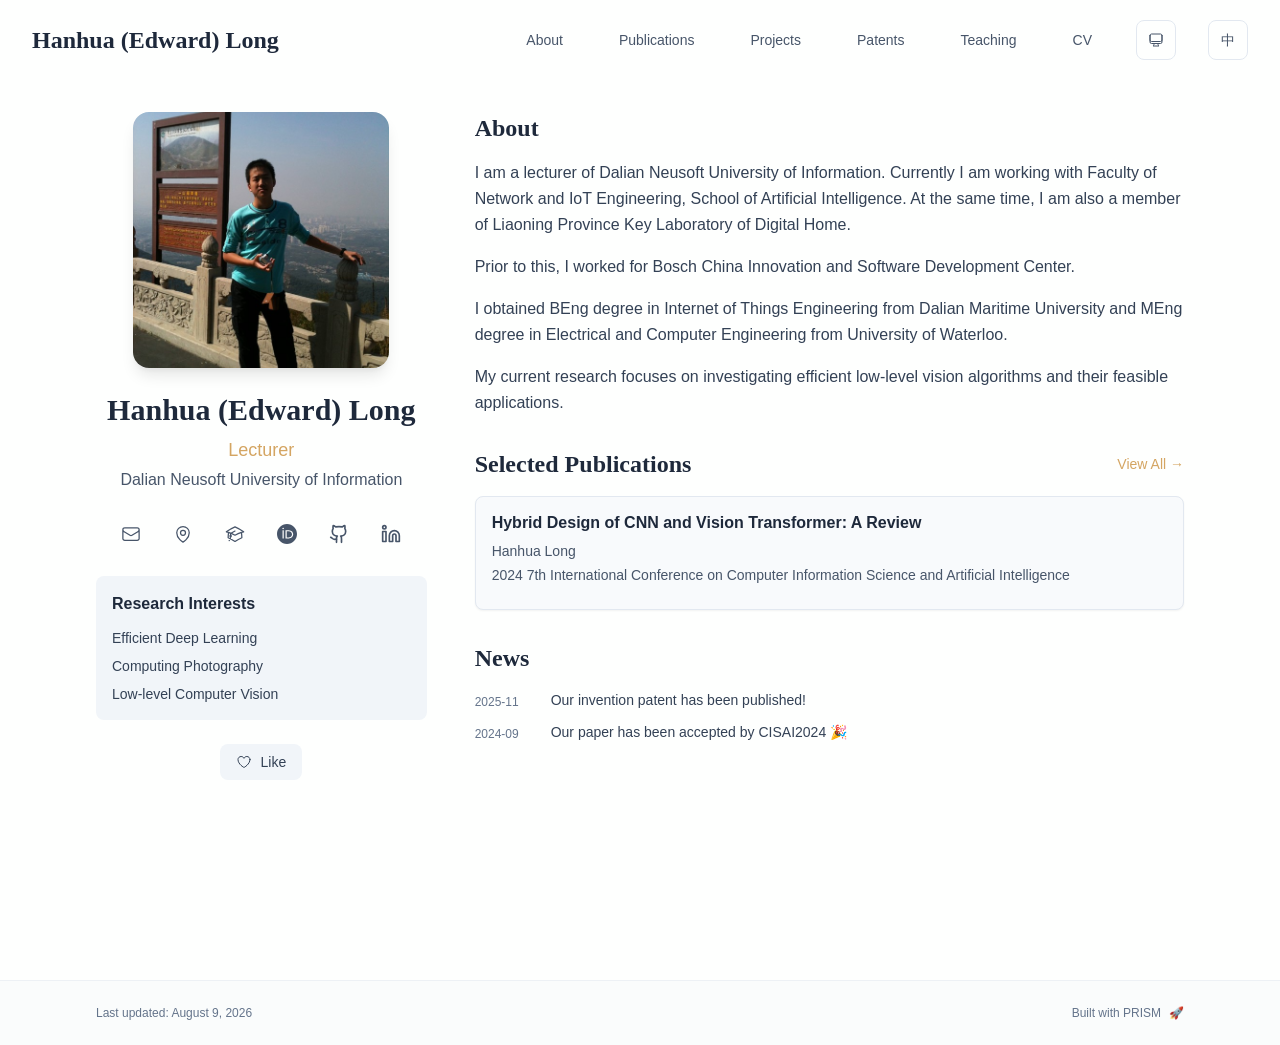
==== commit 1ff1e7f2: "Update site" ====
--- a/index.html
+++ b/index.html
@@ -1,4 +1,11 @@
-<!DOCTYPE html><html lang="en" class="scroll-smooth"><head><meta charSet="utf-8"/><meta name="viewport" content="width=device-width, initial-scale=1"/><link rel="preload" as="image" href="/bio-everest.jpg"/><link rel="stylesheet" href="/_next/static/css/92b53c90e215dddf.css" data-precedence="next"/><link rel="preload" as="script" fetchPriority="low" href="/_next/static/chunks/webpack-679b75d1c4c2027c.js"/><script src="/_next/static/chunks/4bd1b696-70b6d399998de86a.js" async=""></script><script src="/_next/static/chunks/684-5aaa8290a129f299.js" async=""></script><script src="/_next/static/chunks/main-app-e8cd16d61beea313.js" async=""></script><script src="/_next/static/chunks/17-9c04c9413a9f9f1f.js" async=""></script><script src="/_next/static/chunks/874-6cc630662f3664af.js" async=""></script><script src="/_next/static/chunks/862-15038af301665bb3.js" async=""></script><script src="/_next/static/chunks/app/layout-3cb6ebb5aa85748b.js" async=""></script><script src="/_next/static/chunks/178-595a94b9af1e67b5.js" async=""></script><script src="/_next/static/chunks/748-b0753eeaf12cb586.js" async=""></script><script src="/_next/static/chunks/app/page-3203de070944d329.js" async=""></script><link rel="icon" href="/favicon.svg" type="image/svg+xml"/><link rel="dns-prefetch" href="https://google-fonts.jialeliu.com"/><link rel="preconnect" href="https://google-fonts.jialeliu.com" crossorigin=""/><link rel="preload" as="style" href="https://google-fonts.jialeliu.com/css2?family=Inter:wght@300;400;500;600;700&amp;family=Crimson+Text:ital,wght@0,400;0,600;1,400&amp;display=swap"/><link rel="stylesheet" id="gfonts-css" href="https://google-fonts.jialeliu.com/css2?family=Inter:wght@300;400;500;600;700&amp;family=Crimson+Text:ital,wght@0,400;0,600;1,400&amp;display=swap" media="print"/><script>
+<!DOCTYPE html><html lang="en" class="scroll-smooth"><head><meta charSet="utf-8"/><meta name="viewport" content="width=device-width, initial-scale=1"/><link rel="preload" as="image" href="/bio-edward.jpg"/><link rel="stylesheet" href="/_next/static/css/cb0a2efb18b02b60.css" data-precedence="next"/><link rel="preload" as="script" fetchPriority="low" href="/_next/static/chunks/webpack-679b75d1c4c2027c.js"/><script src="/_next/static/chunks/4bd1b696-70b6d399998de86a.js" async=""></script><script src="/_next/static/chunks/684-5aaa8290a129f299.js" async=""></script><script src="/_next/static/chunks/main-app-e8cd16d61beea313.js" async=""></script><script src="/_next/static/chunks/458-673854777400c410.js" async=""></script><script src="/_next/static/chunks/874-6cc630662f3664af.js" async=""></script><script src="/_next/static/chunks/773-5a6ac09c124c43b1.js" async=""></script><script src="/_next/static/chunks/app/layout-5ff2c9095ad9732a.js" async=""></script><script src="/_next/static/chunks/178-595a94b9af1e67b5.js" async=""></script><script src="/_next/static/chunks/748-24e9d325e429b441.js" async=""></script><script src="/_next/static/chunks/app/page-4b90db043c9e987f.js" async=""></script><link rel="icon" href="/favicon.svg" type="image/svg+xml"/><link rel="dns-prefetch" href="https://google-fonts.jialeliu.com"/><link rel="preconnect" href="https://google-fonts.jialeliu.com" crossorigin=""/><link rel="preload" as="style" href="https://google-fonts.jialeliu.com/css2?family=Inter:wght@300;400;500;600;700&amp;family=Crimson+Text:ital,wght@0,400;0,600;1,400&amp;display=swap"/><script>
+              try {
+                const saved = localStorage.getItem('lang-storage');
+                const parsed = saved ? JSON.parse(saved) : null;
+                const lang = parsed?.state?.lang || 'en';
+                document.documentElement.lang = lang === 'zh' ? 'zh-CN' : 'en';
+              } catch (e) {}
+            </script><link rel="stylesheet" id="gfonts-css" href="https://google-fonts.jialeliu.com/css2?family=Inter:wght@300;400;500;600;700&amp;family=Crimson+Text:ital,wght@0,400;0,600;1,400&amp;display=swap" media="print"/><script>
               (function(){
                 var l = document.getElementById('gfonts-css');
                 if (!l) return;
@@ -21,7 +28,7 @@
                 root.classList.add('light');
                 root.setAttribute('data-theme', 'light');
               }
-            </script><title>Hanhua (Edward) Long</title><meta name="description" content="Lecturer at Dalian Neusoft University of Information."/><meta name="author" content="Hanhua (Edward) Long"/><meta name="keywords" content="Hanhua (Edward) Long,PhD,Research,Dalian Neusoft University of Information"/><meta name="creator" content="Hanhua (Edward) Long"/><meta name="publisher" content="Hanhua (Edward) Long"/><meta property="og:title" content="Hanhua (Edward) Long"/><meta property="og:description" content="Lecturer at Dalian Neusoft University of Information."/><meta property="og:site_name" content="Hanhua (Edward) Long&#x27;s Academic Website"/><meta property="og:locale" content="en_US"/><meta property="og:type" content="website"/><meta name="twitter:card" content="summary"/><meta name="twitter:title" content="Hanhua (Edward) Long"/><meta name="twitter:description" content="Lecturer at Dalian Neusoft University of Information."/><link rel="icon" href="/favicon.svg"/><script>document.querySelectorAll('body link[rel="icon"], body link[rel="apple-touch-icon"]').forEach(el => document.head.appendChild(el))</script><script src="/_next/static/chunks/polyfills-42372ed130431b0a.js" noModule=""></script></head><body class="font-sans antialiased"><div style="visibility:hidden"><nav class="fixed top-0 left-0 right-0 z-50" data-headlessui-state=""><div class="transition-all duration-300 ease-out bg-transparent" style="transform:translateY(-100px)"><div class="max-w-7xl mx-auto px-4 sm:px-6 lg:px-8"><div class="flex justify-between items-center h-16 lg:h-20"><div class="flex-shrink-0" tabindex="0"><a class="text-xl lg:text-2xl font-serif font-semibold text-primary hover:text-accent transition-colors duration-200" href="/">Hanhua (Edward) Long</a></div><div class="hidden lg:block"><div class="ml-10 flex items-center space-x-8"><div class="flex items-baseline space-x-8"><a class="relative px-3 py-2 text-sm font-medium transition-all duration-200 rounded hover:bg-accent/10 hover:shadow-sm text-primary" href="/"><span class="relative z-10">About</span><div class="absolute inset-0 bg-accent/10 rounded-lg"></div></a><a class="relative px-3 py-2 text-sm font-medium transition-all duration-200 rounded hover:bg-accent/10 hover:shadow-sm text-neutral-600 hover:text-primary" href="/publications/"><span class="relative z-10">Publications</span></a><a class="relative px-3 py-2 text-sm font-medium transition-all duration-200 rounded hover:bg-accent/10 hover:shadow-sm text-neutral-600 hover:text-primary" href="/projects/"><span class="relative z-10">Projects</span></a><a class="relative px-3 py-2 text-sm font-medium transition-all duration-200 rounded hover:bg-accent/10 hover:shadow-sm text-neutral-600 hover:text-primary" href="/patents/"><span class="relative z-10">Patents</span></a><a class="relative px-3 py-2 text-sm font-medium transition-all duration-200 rounded hover:bg-accent/10 hover:shadow-sm text-neutral-600 hover:text-primary" href="/teaching/"><span class="relative z-10">Teaching</span></a><a class="relative px-3 py-2 text-sm font-medium transition-all duration-200 rounded hover:bg-accent/10 hover:shadow-sm text-neutral-600 hover:text-primary" href="/cv/"><span class="relative z-10">CV</span></a></div><div class="flex items-center justify-center w-10 h-10 rounded-lg border border-neutral-200 dark:border-[rgba(148,163,184,0.24)] bg-background dark:bg-neutral-800"><div class="w-4 h-4 rounded-full bg-neutral-300 animate-pulse"></div></div></div></div><div class="lg:hidden flex items-center space-x-2"><div class="flex items-center justify-center w-10 h-10 rounded-lg border border-neutral-200 dark:border-[rgba(148,163,184,0.24)] bg-background dark:bg-neutral-800"><div class="w-4 h-4 rounded-full bg-neutral-300 animate-pulse"></div></div><button class="inline-flex items-center justify-center p-2 rounded-md text-neutral-600 hover:text-primary hover:bg-neutral-100 dark:hover:bg-neutral-800 focus:outline-none focus:ring-2 focus:ring-inset focus:ring-accent transition-colors duration-200" id="headlessui-disclosure-button-«R5pdb»" type="button" aria-expanded="false" data-headlessui-state=""><span class="sr-only">Open main menu</span><div><svg xmlns="http://www.w3.org/2000/svg" fill="none" viewBox="0 0 24 24" stroke-width="1.5" stroke="currentColor" aria-hidden="true" data-slot="icon" class="block h-6 w-6"><path stroke-linecap="round" stroke-linejoin="round" d="M3.75 6.75h16.5M3.75 12h16.5m-16.5 5.25h16.5"></path></svg></div></button></div></div></div></div></nav><main class="min-h-screen pt-16 lg:pt-20"><div class="max-w-6xl mx-auto px-4 sm:px-6 lg:px-8 py-8 bg-background min-h-screen"><div class="grid grid-cols-1 lg:grid-cols-3 gap-12"><div class="lg:col-span-1"><div class="sticky top-8" style="opacity:0;transform:translateY(20px)"><div class="w-64 h-64 mx-auto mb-6 rounded-2xl overflow-hidden shadow-lg hover:shadow-xl transition-all duration-200 hover:scale-105"><img alt="Hanhua (Edward) Long" width="256" height="256" decoding="async" data-nimg="1" class="w-full h-full object-cover object-[32%_center]" style="color:transparent" src="/bio-everest.jpg"/></div><div class="text-center mb-6"><h1 class="text-3xl font-serif font-bold text-primary mb-2">Hanhua (Edward) Long</h1><p class="text-lg text-accent font-medium mb-1">Lecturer</p><p class="text-neutral-600 mb-2">Dalian Neusoft University of Information</p></div><div class="flex flex-wrap justify-center gap-3 sm:gap-4 mb-6 relative px-2"><div class="relative"><button class="p-2 sm:p-2 transition-colors duration-200 text-neutral-600 dark:text-neutral-400 hover:text-accent" aria-label="Email"><svg xmlns="http://www.w3.org/2000/svg" fill="none" viewBox="0 0 24 24" stroke-width="1.5" stroke="currentColor" aria-hidden="true" data-slot="icon" class="h-5 w-5"><path stroke-linecap="round" stroke-linejoin="round" d="M21.75 6.75v10.5a2.25 2.25 0 0 1-2.25 2.25h-15a2.25 2.25 0 0 1-2.25-2.25V6.75m19.5 0A2.25 2.25 0 0 0 19.5 4.5h-15a2.25 2.25 0 0 0-2.25 2.25m19.5 0v.243a2.25 2.25 0 0 1-1.07 1.916l-7.5 4.615a2.25 2.25 0 0 1-2.36 0L3.32 8.91a2.25 2.25 0 0 1-1.07-1.916V6.75"></path></svg></button></div><div class="relative"><button class="p-2 sm:p-2 transition-colors duration-200 text-neutral-600 dark:text-neutral-400 hover:text-accent" aria-label="Location"><svg xmlns="http://www.w3.org/2000/svg" fill="none" viewBox="0 0 24 24" stroke-width="1.5" stroke="currentColor" aria-hidden="true" data-slot="icon" class="h-5 w-5"><path stroke-linecap="round" stroke-linejoin="round" d="M15 10.5a3 3 0 1 1-6 0 3 3 0 0 1 6 0Z"></path><path stroke-linecap="round" stroke-linejoin="round" d="M19.5 10.5c0 7.142-7.5 11.25-7.5 11.25S4.5 17.642 4.5 10.5a7.5 7.5 0 1 1 15 0Z"></path></svg></button></div><a href="https://scholar.google.com" target="_blank" rel="noopener noreferrer" class="p-2 sm:p-2 text-neutral-600 dark:text-neutral-400 hover:text-accent transition-colors duration-200" aria-label="Google Scholar"><svg xmlns="http://www.w3.org/2000/svg" fill="none" viewBox="0 0 24 24" stroke-width="1.5" stroke="currentColor" aria-hidden="true" data-slot="icon" class="h-5 w-5"><path stroke-linecap="round" stroke-linejoin="round" d="M4.26 10.147a60.438 60.438 0 0 0-.491 6.347A48.62 48.62 0 0 1 12 20.904a48.62 48.62 0 0 1 8.232-4.41 60.46 60.46 0 0 0-.491-6.347m-15.482 0a50.636 50.636 0 0 0-2.658-.813A59.906 59.906 0 0 1 12 3.493a59.903 59.903 0 0 1 10.399 5.84c-.896.248-1.783.52-2.658.814m-15.482 0A50.717 50.717 0 0 1 12 13.489a50.702 50.702 0 0 1 7.74-3.342M6.75 15a.75.75 0 1 0 0-1.5.75.75 0 0 0 0 1.5Zm0 0v-3.675A55.378 55.378 0 0 1 12 8.443m-7.007 11.55A5.981 5.981 0 0 0 6.75 15.75v-1.5"></path></svg></a><a href="https://orcid.org" target="_blank" rel="noopener noreferrer" class="p-2 sm:p-2 text-neutral-600 dark:text-neutral-400 hover:text-accent transition-colors duration-200" aria-label="ORCID"><svg viewBox="0 0 24 24" fill="currentColor" class="h-5 w-5" xmlns="http://www.w3.org/2000/svg"><path d="M12 0C5.372 0 0 5.372 0 12s5.372 12 12 12 12-5.372 12-12S18.628 0 12 0zM7.369 4.378c.525 0 .947.431.947.947s-.422.947-.947.947a.95.95 0 0 1-.947-.947c0-.525.422-.947.947-.947zm-.722 3.038h1.444v10.041H6.647V7.416zm3.562 0h3.9c3.712 0 5.344 2.653 5.344 5.025 0 2.578-2.016 5.025-5.325 5.025h-3.919V7.416zm1.444 1.303v7.444h2.297c3.272 0 4.022-2.484 4.022-3.722 0-2.016-1.284-3.722-4.097-3.722h-2.222z"></path></svg></a><a href="https://github.com" target="_blank" rel="noopener noreferrer" class="p-2 sm:p-2 text-neutral-600 dark:text-neutral-400 hover:text-accent transition-colors duration-200" aria-label="GitHub"><svg xmlns="http://www.w3.org/2000/svg" width="24" height="24" viewBox="0 0 24 24" fill="none" stroke="currentColor" stroke-width="2" stroke-linecap="round" stroke-linejoin="round" class="lucide lucide-github h-5 w-5" aria-hidden="true"><path d="M15 22v-4a4.8 4.8 0 0 0-1-3.5c3 0 6-2 6-5.5.08-1.25-.27-2.48-1-3.5.28-1.15.28-2.35 0-3.5 0 0-1 0-3 1.5-2.64-.5-5.36-.5-8 0C6 2 5 2 5 2c-.3 1.15-.3 2.35 0 3.5A5.403 5.403 0 0 0 4 9c0 3.5 3 5.5 6 5.5-.39.49-.68 1.05-.85 1.65-.17.6-.22 1.23-.15 1.85v4"></path><path d="M9 18c-4.51 2-5-2-7-2"></path></svg></a><a href="https://linkedin.com" target="_blank" rel="noopener noreferrer" class="p-2 sm:p-2 text-neutral-600 dark:text-neutral-400 hover:text-accent transition-colors duration-200" aria-label="LinkedIn"><svg xmlns="http://www.w3.org/2000/svg" width="24" height="24" viewBox="0 0 24 24" fill="none" stroke="currentColor" stroke-width="2" stroke-linecap="round" stroke-linejoin="round" class="lucide lucide-linkedin h-5 w-5" aria-hidden="true"><path d="M16 8a6 6 0 0 1 6 6v7h-4v-7a2 2 0 0 0-2-2 2 2 0 0 0-2 2v7h-4v-7a6 6 0 0 1 6-6z"></path><rect width="4" height="12" x="2" y="9"></rect><circle cx="4" cy="4" r="2"></circle></svg></a></div><div class="bg-neutral-100 dark:bg-neutral-800 rounded-lg p-4 mb-6 hover:shadow-lg transition-all duration-200 hover:scale-[1.02]"><h3 class="font-semibold text-primary mb-3">Research Interests</h3><div class="space-y-2 text-sm text-neutral-700 dark:text-neutral-500"><div>Efficient Deep Learning</div><div>Computing Photography</div><div>Low-level Computer Vision</div></div></div><div class="flex justify-center"><div class="relative"><button class="flex items-center space-x-2 px-4 py-2 rounded-lg font-medium text-sm transition-all duration-200 bg-neutral-100 dark:bg-neutral-800 text-neutral-700 dark:text-neutral-500 hover:bg-red-50 dark:hover:bg-red-900/20 hover:text-red-600 dark:hover:text-red-400 cursor-pointer" tabindex="0"><svg xmlns="http://www.w3.org/2000/svg" fill="none" viewBox="0 0 24 24" stroke-width="1.5" stroke="currentColor" aria-hidden="true" data-slot="icon" class="h-4 w-4"><path stroke-linecap="round" stroke-linejoin="round" d="M21 8.25c0-2.485-2.099-4.5-4.688-4.5-1.935 0-3.597 1.126-4.312 2.733-.715-1.607-2.377-2.733-4.313-2.733C5.1 3.75 3 5.765 3 8.25c0 7.22 9 12 9 12s9-4.78 9-12Z"></path></svg><span>Like</span></button></div></div></div></div><div class="lg:col-span-2 space-y-8"><section id="about" class="scroll-mt-24 space-y-8"><section style="opacity:0;transform:translateY(20px)"><h2 class="text-2xl font-serif font-bold text-primary mb-4">About</h2><div class="text-neutral-700 dark:text-neutral-600 leading-relaxed"><p class="mb-4 last:mb-0">I am a lecturer of Dalian Neusoft University of Information. Currently I am working with Faculty of Network and IoT Engineering, School of Artificial Intelligence. At the same time, I am also a member of Liaoning Province Key Laboratory of Digital Home.</p>
+            </script><title>Hanhua (Edward) Long</title><meta name="description" content="Lecturer at Dalian Neusoft University of Information."/><meta name="author" content="Hanhua (Edward) Long"/><meta name="keywords" content="Hanhua (Edward) Long,PhD,Research,Dalian Neusoft University of Information"/><meta name="creator" content="Hanhua (Edward) Long"/><meta name="publisher" content="Hanhua (Edward) Long"/><meta property="og:title" content="Hanhua (Edward) Long"/><meta property="og:description" content="Lecturer at Dalian Neusoft University of Information."/><meta property="og:site_name" content="Hanhua (Edward) Long&#x27;s Academic Website"/><meta property="og:locale" content="en_US"/><meta property="og:type" content="website"/><meta name="twitter:card" content="summary"/><meta name="twitter:title" content="Hanhua (Edward) Long"/><meta name="twitter:description" content="Lecturer at Dalian Neusoft University of Information."/><link rel="icon" href="/favicon.svg"/><script>document.querySelectorAll('body link[rel="icon"], body link[rel="apple-touch-icon"]').forEach(el => document.head.appendChild(el))</script><script src="/_next/static/chunks/polyfills-42372ed130431b0a.js" noModule=""></script></head><body class="font-sans antialiased"><div style="visibility:hidden"><nav class="fixed top-0 left-0 right-0 z-50" data-headlessui-state=""><div class="transition-all duration-300 ease-out bg-transparent" style="transform:translateY(-100px)"><div class="max-w-7xl mx-auto px-4 sm:px-6 lg:px-8"><div class="flex justify-between items-center h-16 lg:h-20"><div class="flex-shrink-0" tabindex="0"><a class="text-xl lg:text-2xl font-serif font-semibold text-primary hover:text-accent transition-colors duration-200" href="/">Hanhua (Edward) Long</a></div><div class="hidden lg:block"><div class="ml-10 flex items-center space-x-8"><div class="flex items-baseline space-x-8"><a class="relative px-3 py-2 text-sm font-medium transition-all duration-200 rounded hover:bg-accent/10 hover:shadow-sm text-primary" href="/"><span class="relative z-10">About</span><div class="absolute inset-0 bg-accent/10 rounded-lg"></div></a><a class="relative px-3 py-2 text-sm font-medium transition-all duration-200 rounded hover:bg-accent/10 hover:shadow-sm text-neutral-600 hover:text-primary" href="/publications/"><span class="relative z-10">Publications</span></a><a class="relative px-3 py-2 text-sm font-medium transition-all duration-200 rounded hover:bg-accent/10 hover:shadow-sm text-neutral-600 hover:text-primary" href="/projects/"><span class="relative z-10">Projects</span></a><a class="relative px-3 py-2 text-sm font-medium transition-all duration-200 rounded hover:bg-accent/10 hover:shadow-sm text-neutral-600 hover:text-primary" href="/patents/"><span class="relative z-10">Patents</span></a><a class="relative px-3 py-2 text-sm font-medium transition-all duration-200 rounded hover:bg-accent/10 hover:shadow-sm text-neutral-600 hover:text-primary" href="/teaching/"><span class="relative z-10">Teaching</span></a><a class="relative px-3 py-2 text-sm font-medium transition-all duration-200 rounded hover:bg-accent/10 hover:shadow-sm text-neutral-600 hover:text-primary" href="/cv/"><span class="relative z-10">CV</span></a></div><div class="flex items-center justify-center w-10 h-10 rounded-lg border border-neutral-200 dark:border-[rgba(148,163,184,0.24)] bg-background dark:bg-neutral-800"><div class="w-4 h-4 rounded-full bg-neutral-300 animate-pulse"></div></div><div class="flex items-center justify-center w-10 h-10 rounded-lg border border-neutral-200 dark:border-[rgba(148,163,184,0.24)] bg-background dark:bg-neutral-800"><div class="w-6 h-3 rounded bg-neutral-300 animate-pulse"></div></div></div></div><div class="lg:hidden flex items-center space-x-2"><div class="flex items-center justify-center w-10 h-10 rounded-lg border border-neutral-200 dark:border-[rgba(148,163,184,0.24)] bg-background dark:bg-neutral-800"><div class="w-4 h-4 rounded-full bg-neutral-300 animate-pulse"></div></div><div class="flex items-center justify-center w-10 h-10 rounded-lg border border-neutral-200 dark:border-[rgba(148,163,184,0.24)] bg-background dark:bg-neutral-800"><div class="w-6 h-3 rounded bg-neutral-300 animate-pulse"></div></div><button class="inline-flex items-center justify-center p-2 rounded-md text-neutral-600 hover:text-primary hover:bg-neutral-100 dark:hover:bg-neutral-800 focus:outline-none focus:ring-2 focus:ring-inset focus:ring-accent transition-colors duration-200" id="headlessui-disclosure-button-«R7pdb»" type="button" aria-expanded="false" data-headlessui-state=""><span class="sr-only">Open main menu</span><div><svg xmlns="http://www.w3.org/2000/svg" fill="none" viewBox="0 0 24 24" stroke-width="1.5" stroke="currentColor" aria-hidden="true" data-slot="icon" class="block h-6 w-6"><path stroke-linecap="round" stroke-linejoin="round" d="M3.75 6.75h16.5M3.75 12h16.5m-16.5 5.25h16.5"></path></svg></div></button></div></div></div></div></nav><main class="min-h-screen pt-16 lg:pt-20"><div class="max-w-6xl mx-auto px-4 sm:px-6 lg:px-8 py-8 bg-background min-h-screen"><div class="grid grid-cols-1 lg:grid-cols-3 gap-12"><div class="lg:col-span-1"><div class="sticky top-8" style="opacity:0;transform:translateY(20px)"><div class="w-64 h-64 mx-auto mb-6 rounded-2xl overflow-hidden shadow-lg hover:shadow-xl transition-all duration-200 hover:scale-105"><img alt="Hanhua (Edward) Long" width="256" height="256" decoding="async" data-nimg="1" class="w-full h-full object-cover object-[32%_center]" style="color:transparent" src="/bio-edward.jpg"/></div><div class="text-center mb-6"><h1 class="text-3xl font-serif font-bold text-primary mb-2">Hanhua (Edward) Long</h1><p class="text-lg text-accent font-medium mb-1">Lecturer</p><p class="text-neutral-600 mb-2">Dalian Neusoft University of Information</p></div><div class="flex flex-wrap justify-center gap-3 sm:gap-4 mb-6 relative px-2"><div class="relative"><button class="p-2 sm:p-2 transition-colors duration-200 text-neutral-600 dark:text-neutral-400 hover:text-accent" aria-label="Email"><svg xmlns="http://www.w3.org/2000/svg" fill="none" viewBox="0 0 24 24" stroke-width="1.5" stroke="currentColor" aria-hidden="true" data-slot="icon" class="h-5 w-5"><path stroke-linecap="round" stroke-linejoin="round" d="M21.75 6.75v10.5a2.25 2.25 0 0 1-2.25 2.25h-15a2.25 2.25 0 0 1-2.25-2.25V6.75m19.5 0A2.25 2.25 0 0 0 19.5 4.5h-15a2.25 2.25 0 0 0-2.25 2.25m19.5 0v.243a2.25 2.25 0 0 1-1.07 1.916l-7.5 4.615a2.25 2.25 0 0 1-2.36 0L3.32 8.91a2.25 2.25 0 0 1-1.07-1.916V6.75"></path></svg></button></div><div class="relative"><button class="p-2 sm:p-2 transition-colors duration-200 text-neutral-600 dark:text-neutral-400 hover:text-accent" aria-label="Location"><svg xmlns="http://www.w3.org/2000/svg" fill="none" viewBox="0 0 24 24" stroke-width="1.5" stroke="currentColor" aria-hidden="true" data-slot="icon" class="h-5 w-5"><path stroke-linecap="round" stroke-linejoin="round" d="M15 10.5a3 3 0 1 1-6 0 3 3 0 0 1 6 0Z"></path><path stroke-linecap="round" stroke-linejoin="round" d="M19.5 10.5c0 7.142-7.5 11.25-7.5 11.25S4.5 17.642 4.5 10.5a7.5 7.5 0 1 1 15 0Z"></path></svg></button></div><a href="https://scholar.google.com" target="_blank" rel="noopener noreferrer" class="p-2 sm:p-2 text-neutral-600 dark:text-neutral-400 hover:text-accent transition-colors duration-200" aria-label="Google Scholar"><svg xmlns="http://www.w3.org/2000/svg" fill="none" viewBox="0 0 24 24" stroke-width="1.5" stroke="currentColor" aria-hidden="true" data-slot="icon" class="h-5 w-5"><path stroke-linecap="round" stroke-linejoin="round" d="M4.26 10.147a60.438 60.438 0 0 0-.491 6.347A48.62 48.62 0 0 1 12 20.904a48.62 48.62 0 0 1 8.232-4.41 60.46 60.46 0 0 0-.491-6.347m-15.482 0a50.636 50.636 0 0 0-2.658-.813A59.906 59.906 0 0 1 12 3.493a59.903 59.903 0 0 1 10.399 5.84c-.896.248-1.783.52-2.658.814m-15.482 0A50.717 50.717 0 0 1 12 13.489a50.702 50.702 0 0 1 7.74-3.342M6.75 15a.75.75 0 1 0 0-1.5.75.75 0 0 0 0 1.5Zm0 0v-3.675A55.378 55.378 0 0 1 12 8.443m-7.007 11.55A5.981 5.981 0 0 0 6.75 15.75v-1.5"></path></svg></a><a href="https://orcid.org" target="_blank" rel="noopener noreferrer" class="p-2 sm:p-2 text-neutral-600 dark:text-neutral-400 hover:text-accent transition-colors duration-200" aria-label="ORCID"><svg viewBox="0 0 24 24" fill="currentColor" class="h-5 w-5" xmlns="http://www.w3.org/2000/svg"><path d="M12 0C5.372 0 0 5.372 0 12s5.372 12 12 12 12-5.372 12-12S18.628 0 12 0zM7.369 4.378c.525 0 .947.431.947.947s-.422.947-.947.947a.95.95 0 0 1-.947-.947c0-.525.422-.947.947-.947zm-.722 3.038h1.444v10.041H6.647V7.416zm3.562 0h3.9c3.712 0 5.344 2.653 5.344 5.025 0 2.578-2.016 5.025-5.325 5.025h-3.919V7.416zm1.444 1.303v7.444h2.297c3.272 0 4.022-2.484 4.022-3.722 0-2.016-1.284-3.722-4.097-3.722h-2.222z"></path></svg></a><a href="https://github.com" target="_blank" rel="noopener noreferrer" class="p-2 sm:p-2 text-neutral-600 dark:text-neutral-400 hover:text-accent transition-colors duration-200" aria-label="GitHub"><svg xmlns="http://www.w3.org/2000/svg" width="24" height="24" viewBox="0 0 24 24" fill="none" stroke="currentColor" stroke-width="2" stroke-linecap="round" stroke-linejoin="round" class="lucide lucide-github h-5 w-5" aria-hidden="true"><path d="M15 22v-4a4.8 4.8 0 0 0-1-3.5c3 0 6-2 6-5.5.08-1.25-.27-2.48-1-3.5.28-1.15.28-2.35 0-3.5 0 0-1 0-3 1.5-2.64-.5-5.36-.5-8 0C6 2 5 2 5 2c-.3 1.15-.3 2.35 0 3.5A5.403 5.403 0 0 0 4 9c0 3.5 3 5.5 6 5.5-.39.49-.68 1.05-.85 1.65-.17.6-.22 1.23-.15 1.85v4"></path><path d="M9 18c-4.51 2-5-2-7-2"></path></svg></a><a href="https://linkedin.com" target="_blank" rel="noopener noreferrer" class="p-2 sm:p-2 text-neutral-600 dark:text-neutral-400 hover:text-accent transition-colors duration-200" aria-label="LinkedIn"><svg xmlns="http://www.w3.org/2000/svg" width="24" height="24" viewBox="0 0 24 24" fill="none" stroke="currentColor" stroke-width="2" stroke-linecap="round" stroke-linejoin="round" class="lucide lucide-linkedin h-5 w-5" aria-hidden="true"><path d="M16 8a6 6 0 0 1 6 6v7h-4v-7a2 2 0 0 0-2-2 2 2 0 0 0-2 2v7h-4v-7a6 6 0 0 1 6-6z"></path><rect width="4" height="12" x="2" y="9"></rect><circle cx="4" cy="4" r="2"></circle></svg></a></div><div class="bg-neutral-100 dark:bg-neutral-800 rounded-lg p-4 mb-6 hover:shadow-lg transition-all duration-200 hover:scale-[1.02]"><h3 class="font-semibold text-primary mb-3">Research Interests</h3><div class="space-y-2 text-sm text-neutral-700 dark:text-neutral-500"><div>Efficient Deep Learning</div><div>Computing Photography</div><div>Low-level Computer Vision</div></div></div><div class="flex justify-center"><div class="relative"><button class="flex items-center space-x-2 px-4 py-2 rounded-lg font-medium text-sm transition-all duration-200 bg-neutral-100 dark:bg-neutral-800 text-neutral-700 dark:text-neutral-500 hover:bg-red-50 dark:hover:bg-red-900/20 hover:text-red-600 dark:hover:text-red-400 cursor-pointer" tabindex="0"><svg xmlns="http://www.w3.org/2000/svg" fill="none" viewBox="0 0 24 24" stroke-width="1.5" stroke="currentColor" aria-hidden="true" data-slot="icon" class="h-4 w-4"><path stroke-linecap="round" stroke-linejoin="round" d="M21 8.25c0-2.485-2.099-4.5-4.688-4.5-1.935 0-3.597 1.126-4.312 2.733-.715-1.607-2.377-2.733-4.313-2.733C5.1 3.75 3 5.765 3 8.25c0 7.22 9 12 9 12s9-4.78 9-12Z"></path></svg><span>Like</span></button></div></div></div></div><div class="lg:col-span-2 space-y-8"><section id="about" class="scroll-mt-24 space-y-8"><section style="opacity:0;transform:translateY(20px)"><h2 class="text-2xl font-serif font-bold text-primary mb-4">About</h2><div class="text-neutral-700 dark:text-neutral-600 leading-relaxed"><p class="mb-4 last:mb-0">I am a lecturer of Dalian Neusoft University of Information. Currently I am working with Faculty of Network and IoT Engineering, School of Artificial Intelligence. At the same time, I am also a member of Liaoning Province Key Laboratory of Digital Home.</p>
 <p class="mb-4 last:mb-0">Prior to this, I worked for Bosch China Innovation and Software Development Center.</p>
 <p class="mb-4 last:mb-0">I obtained BEng degree in Internet of Things Engineering from Dalian Maritime University and MEng degree in Electrical and Computer Engineering from University of Waterloo.</p>
-<p class="mb-4 last:mb-0">My current research focuses on investigating efficient low-level vision algorithms and their feasible applications.</p></div></section><section style="opacity:0;transform:translateY(20px)"><div class="flex items-center justify-between mb-4"><h2 class="text-2xl font-serif font-bold text-primary">Selected Publications</h2><a class="text-accent hover:text-accent-dark text-sm font-medium transition-all duration-200 rounded hover:bg-accent/10 hover:shadow-sm" href="/publications/">View All →</a></div><div class="space-y-4"><div class="bg-neutral-50 dark:bg-neutral-800 p-4 rounded-lg shadow-sm border border-neutral-200 dark:border-[rgba(148,163,184,0.24)] hover:shadow-lg transition-all duration-200 hover:scale-[1.02]" style="opacity:0;transform:translateY(20px)"><h3 class="font-semibold text-primary mb-2 leading-tight">Hybrid Design of CNN and Vision Transformer: A Review</h3><p class="text-sm text-neutral-600 dark:text-neutral-500 mb-1"><span><span class=" ">Hanhua Long</span></span></p><p class="text-sm text-neutral-600 dark:text-neutral-500 mb-2">2024 7th International Conference on Computer Information Science and Artificial Intelligence</p></div></div></section><section style="opacity:0;transform:translateY(20px)"><h2 class="text-2xl font-serif font-bold text-primary mb-4">News</h2><div class="space-y-3"><div class="flex items-start space-x-3"><span class="text-xs text-neutral-500 mt-1 w-16 flex-shrink-0">2025-11</span><p class="text-sm text-neutral-700">Our invention patent has been published!</p></div><div class="flex items-start space-x-3"><span class="text-xs text-neutral-500 mt-1 w-16 flex-shrink-0">2024-09</span><p class="text-sm text-neutral-700">Our paper has been accepted by CISAI2024 🎉</p></div></div></section></section></div></div></div><!--$--><!--/$--><!--$--><!--/$--></main><footer class="border-t border-neutral-200/50 bg-neutral-50/50 dark:bg-neutral-900/50 dark:border-neutral-700/50"><div class="max-w-6xl mx-auto px-4 sm:px-6 lg:px-8 py-6"><div class="flex flex-col sm:flex-row justify-between items-center gap-2"><p class="text-xs text-neutral-500">Last updated: <!-- -->January 20, 2026</p><p class="text-xs text-neutral-500 flex items-center"><a href="https://github.com/xyjoey/PRISM" target="_blank" rel="noopener noreferrer">Built with PRISM</a><span class="ml-2">🚀</span></p></div></div></footer></div><script src="/_next/static/chunks/webpack-679b75d1c4c2027c.js" async=""></script><script>(self.__next_f=self.__next_f||[]).push([0])</script><script>self.__next_f.push([1,"1:\"$Sreact.fragment\"\n2:I[3719,[\"17\",\"static/chunks/17-9c04c9413a9f9f1f.js\",\"874\",\"static/chunks/874-6cc630662f3664af.js\",\"862\",\"static/chunks/862-15038af301665bb3.js\",\"177\",\"static/chunks/app/layout-3cb6ebb5aa85748b.js\"],\"ThemeProvider\"]\n3:I[768,[\"17\",\"static/chunks/17-9c04c9413a9f9f1f.js\",\"874\",\"static/chunks/874-6cc630662f3664af.js\",\"862\",\"static/chunks/862-15038af301665bb3.js\",\"177\",\"static/chunks/app/layout-3cb6ebb5aa85748b.js\"],\"default\"]\n4:I[7555,[],\"\"]\n5:I[1295,[],\"\"]\n6:I[2548,[\"17\",\"static/chunks/17-9c04c9413a9f9f1f.js\",\"874\",\"static/chunks/874-6cc630662f3664af.js\",\"862\",\"static/chunks/862-15038af301665bb3.js\",\"177\",\"static/chunks/app/layout-3cb6ebb5aa85748b.js\"],\"default\"]\n7:I[7437,[\"17\",\"static/chunks/17-9c04c9413a9f9f1f.js\",\"178\",\"static/chunks/178-595a94b9af1e67b5.js\",\"874\",\"static/chunks/874-6cc630662f3664af.js\",\"748\",\"static/chunks/748-b0753eeaf12cb586.js\",\"974\",\"static/chunks/app/page-3203de070944d329.js\"],\"default\"]\n8:I[9507,[\"17\",\"static/chunks/17-9c04c9413a9f9f1f.js\",\"178\",\"static/chunks/178-595a94b9af1e67b5.js\",\"874\",\"static/chunks/874-6cc630662f3664af.js\",\"748\",\"static/chunks/748-b0753eeaf12cb586.js\",\"974\",\"static/chunks/app/page-3203de070944d329.js\"],\"default\"]\n9:I[5218,[\"17\",\"static/chunks/17-9c04c9413a9f9f1f.js\",\"178\",\"static/chunks/178-595a94b9af1e67b5.js\",\"874\",\"static/chunks/874-6cc630662f3664af.js\",\"748\",\"static/chunks/748-b0753eeaf12cb586.js\",\"974\",\"static/chunks/app/page-3203de070944d329.js\"],\"default\"]\nc:I[1990,[\"17\",\"static/chunks/17-9c04c9413a9f9f1f.js\",\"178\",\"static/chunks/178-595a94b9af1e67b5.js\",\"874\",\"static/chunks/874-6cc630662f3664af.js\",\"748\",\"static/chunks/748-b0753eeaf12cb586.js\",\"974\",\"static/chunks/app/page-3203de070944d329.js\"],\"default\"]\nd:I[9665,[],\"MetadataBoundary\"]\nf:I[9665,[],\"OutletBoundary\"]\n12:I[4911,[],\"AsyncMetadataOutlet\"]\n14:I[9665,[],\"ViewportBoundary\"]\n16:I[6614,[],\"\"]\n:HL[\"/_next/static/css/92b53c90e215dddf.css\",\"style\"]\na:T4d7,Convolutional Neural Network (CNN), with its remarkable feature extraction capabilities, has proven to perform superior in compu"])</script><script>self.__next_f.push([1,"ter vision applications. Conversely, transformer-based models have transformed conventional neural network topologies, showing remarkable results in multiple application areas. In recent years, hybrid models combining CNN and Vision Transformer have been increasingly emerging, with extensive research continuously overcoming the weaknesses of both models, effectively leveraging their respective strengths to deliver outstanding performance in various vision tasks. In this paper, we offer an exhaustive examination of hybrid models that amalgamate the functionalities of CNN and Vision Transformer. Firstly, we provide a comprehensive overview of fundamental concepts of Vision Transformer and summarize the concepts and advantages of hybrid models. Secondly, we systematically review the design philosophy of hybrid models and highlight major representative hybrid models. Lastly, we conduct an in-depth analysis of the future research directions for hybrid models. Through this paper, we aim to provide insightful and valuable references for the design of hybrid models combining CNN and Vision Transformer.b:T6fb,@inproceedings{long2024hybrid,\n  author = {Long, Hanhua},\n  title = {Hybrid Design of CNN and Vision Transformer: A Review},\n  year = {2024},\n  isbn = {9798400707254},\n  publisher = {Association for Computing Machinery},\n  address = {New York, NY, USA},\n  url = {https://doi.org/10.1145/3703187.3703208},\n  doi = {10.1145/3703187.3703208},\n  abstract = {Convolutional Neural Network (CNN), with its remarkable feature extraction capabilities, has proven to perform superior in computer vision applications. Conversely, transformer-based models have transformed conventional neural network topologies, showing remarkable results in multiple application areas. In recent years, hybrid models combining CNN and Vision Transformer have been increasingly emerging, with extensive research continuously overcoming the weaknesses of both models, effectively leveraging their respective strengths to deliver outstanding performance in var"])</script><script>self.__next_f.push([1,"ious vision tasks. In this paper, we offer an exhaustive examination of hybrid models that amalgamate the functionalities of CNN and Vision Transformer. Firstly, we provide a comprehensive overview of fundamental concepts of Vision Transformer and summarize the concepts and advantages of hybrid models. Secondly, we systematically review the design philosophy of hybrid models and highlight major representative hybrid models. Lastly, we conduct an in-depth analysis of the future research directions for hybrid models. Through this paper, we aim to provide insightful and valuable references for the design of hybrid models combining CNN and Vision Transformer.},\n  booktitle = {2024 7th International Conference on Computer Information Science and Artificial Intelligence},\n  pages = {121-127},\n  numpages = {7},\n  location = {},\n  series = {CISAI '24}\n}"])</script><script>self.__next_f.push([1,"0:{\"P\":null,\"b\":\"B5dFL87BzMhnsArW9EGty\",\"p\":\"\",\"c\":[\"\",\"\"],\"i\":false,\"f\":[[[\"\",{\"children\":[\"__PAGE__\",{}]},\"$undefined\",\"$undefined\",true],[\"\",[\"$\",\"$1\",\"c\",{\"children\":[[[\"$\",\"link\",\"0\",{\"rel\":\"stylesheet\",\"href\":\"/_next/static/css/92b53c90e215dddf.css\",\"precedence\":\"next\",\"crossOrigin\":\"$undefined\",\"nonce\":\"$undefined\"}]],[\"$\",\"html\",null,{\"lang\":\"en\",\"className\":\"scroll-smooth\",\"suppressHydrationWarning\":true,\"children\":[[\"$\",\"head\",null,{\"children\":[[\"$\",\"link\",null,{\"rel\":\"icon\",\"href\":\"/favicon.svg\",\"type\":\"image/svg+xml\"}],[\"$\",\"link\",null,{\"rel\":\"dns-prefetch\",\"href\":\"https://google-fonts.jialeliu.com\"}],[\"$\",\"link\",null,{\"rel\":\"preconnect\",\"href\":\"https://google-fonts.jialeliu.com\",\"crossOrigin\":\"\"}],[\"$\",\"link\",null,{\"rel\":\"preload\",\"as\":\"style\",\"href\":\"https://google-fonts.jialeliu.com/css2?family=Inter:wght@300;400;500;600;700\u0026family=Crimson+Text:ital,wght@0,400;0,600;1,400\u0026display=swap\"}],[\"$\",\"link\",null,{\"rel\":\"stylesheet\",\"id\":\"gfonts-css\",\"href\":\"https://google-fonts.jialeliu.com/css2?family=Inter:wght@300;400;500;600;700\u0026family=Crimson+Text:ital,wght@0,400;0,600;1,400\u0026display=swap\",\"media\":\"print\"}],[\"$\",\"script\",null,{\"dangerouslySetInnerHTML\":{\"__html\":\"\\n              (function(){\\n                var l = document.getElementById('gfonts-css');\\n                if (!l) return;\\n                if (l.media !== 'all') {\\n                  l.addEventListener('load', function(){ try { l.media = 'all'; } catch(e){} });\\n                }\\n              })();\\n            \"}}],[\"$\",\"noscript\",null,{\"children\":[\"$\",\"link\",null,{\"rel\":\"stylesheet\",\"href\":\"https://google-fonts.jialeliu.com/css2?family=Inter:wght@300;400;500;600;700\u0026family=Crimson+Text:ital,wght@0,400;0,600;1,400\u0026display=swap\"}]}],[\"$\",\"script\",null,{\"dangerouslySetInnerHTML\":{\"__html\":\"\\n              try {\\n                const theme = localStorage.getItem('theme-storage');\\n                const parsed = theme ? JSON.parse(theme) : null;\\n                const setting = parsed?.state?.theme || 'system';\\n                const prefersDark = typeof window !== 'undefined' \u0026\u0026 window.matchMedia \u0026\u0026 window.matchMedia('(prefers-color-scheme: dark)').matches;\\n                const effective = setting === 'dark' ? 'dark' : (setting === 'light' ? 'light' : (prefersDark ? 'dark' : 'light'));\\n                var root = document.documentElement;\\n                root.classList.add(effective);\\n                root.setAttribute('data-theme', effective);\\n              } catch (e) {\\n                var root = document.documentElement;\\n                root.classList.add('light');\\n                root.setAttribute('data-theme', 'light');\\n              }\\n            \"}}]]}],[\"$\",\"body\",null,{\"className\":\"font-sans antialiased\",\"children\":[\"$\",\"$L2\",null,{\"children\":[[\"$\",\"$L3\",null,{\"items\":[{\"title\":\"About\",\"type\":\"page\",\"target\":\"about\",\"href\":\"/\"},{\"title\":\"Publications\",\"type\":\"page\",\"target\":\"publications\",\"href\":\"/publications\"},{\"title\":\"Projects\",\"type\":\"page\",\"target\":\"projects\",\"href\":\"/projects\"},{\"title\":\"Patents\",\"type\":\"page\",\"target\":\"patents\",\"href\":\"/patents\"},{\"title\":\"Teaching\",\"type\":\"page\",\"target\":\"teaching\",\"href\":\"/teaching\"},{\"title\":\"CV\",\"type\":\"page\",\"target\":\"cv\",\"href\":\"/cv\"}],\"siteTitle\":\"Hanhua (Edward) Long\",\"enableOnePageMode\":false}],[\"$\",\"main\",null,{\"className\":\"min-h-screen pt-16 lg:pt-20\",\"children\":[\"$\",\"$L4\",null,{\"parallelRouterKey\":\"children\",\"error\":\"$undefined\",\"errorStyles\":\"$undefined\",\"errorScripts\":\"$undefined\",\"template\":[\"$\",\"$L5\",null,{}],\"templateStyles\":\"$undefined\",\"templateScripts\":\"$undefined\",\"notFound\":[[[\"$\",\"title\",null,{\"children\":\"404: This page could not be found.\"}],[\"$\",\"div\",null,{\"style\":{\"fontFamily\":\"system-ui,\\\"Segoe UI\\\",Roboto,Helvetica,Arial,sans-serif,\\\"Apple Color Emoji\\\",\\\"Segoe UI Emoji\\\"\",\"height\":\"100vh\",\"textAlign\":\"center\",\"display\":\"flex\",\"flexDirection\":\"column\",\"alignItems\":\"center\",\"justifyContent\":\"center\"},\"children\":[\"$\",\"div\",null,{\"children\":[[\"$\",\"style\",null,{\"dangerouslySetInnerHTML\":{\"__html\":\"body{color:#000;background:#fff;margin:0}.next-error-h1{border-right:1px solid rgba(0,0,0,.3)}@media (prefers-color-scheme:dark){body{color:#fff;background:#000}.next-error-h1{border-right:1px solid rgba(255,255,255,.3)}}\"}}],[\"$\",\"h1\",null,{\"className\":\"next-error-h1\",\"style\":{\"display\":\"inline-block\",\"margin\":\"0 20px 0 0\",\"padding\":\"0 23px 0 0\",\"fontSize\":24,\"fontWeight\":500,\"verticalAlign\":\"top\",\"lineHeight\":\"49px\"},\"children\":404}],[\"$\",\"div\",null,{\"style\":{\"display\":\"inline-block\"},\"children\":[\"$\",\"h2\",null,{\"style\":{\"fontSize\":14,\"fontWeight\":400,\"lineHeight\":\"49px\",\"margin\":0},\"children\":\"This page could not be found.\"}]}]]}]}]],[]],\"forbidden\":\"$undefined\",\"unauthorized\":\"$undefined\"}]}],[\"$\",\"$L6\",null,{\"lastUpdated\":\"January 20, 2026\"}]]}]}]]}]]}],{\"children\":[\"__PAGE__\",[\"$\",\"$1\",\"c\",{\"children\":[[\"$\",\"div\",null,{\"className\":\"max-w-6xl mx-auto px-4 sm:px-6 lg:px-8 py-8 bg-background min-h-screen\",\"children\":[\"$\",\"div\",null,{\"className\":\"grid grid-cols-1 lg:grid-cols-3 gap-12\",\"children\":[[\"$\",\"div\",null,{\"className\":\"lg:col-span-1\",\"children\":[\"$\",\"$L7\",null,{\"author\":{\"name\":\"Hanhua (Edward) Long\",\"title\":\"Lecturer\",\"institution\":\"Dalian Neusoft University of Information\",\"avatar\":\"/bio-everest.jpg\"},\"social\":{\"email\":\"longhanhua@neusoft.edu.cn\",\"location\":\"Dalian, China\",\"location_url\":\"https://maps.google.com\",\"location_details\":[\"A3 Building,\",\"8 Software Park Road, Dalian, China\"],\"google_scholar\":\"https://scholar.google.com\",\"orcid\":\"https://orcid.org\",\"github\":\"https://github.com\",\"linkedin\":\"https://linkedin.com\"},\"features\":{\"enable_likes\":true,\"enable_one_page_mode\":false},\"researchInterests\":[\"Efficient Deep Learning\",\"Computing Photography\",\"Low-level Computer Vision\"]}]}],[\"$\",\"div\",null,{\"className\":\"lg:col-span-2 space-y-8\",\"children\":[[\"$\",\"section\",\"about\",{\"id\":\"about\",\"className\":\"scroll-mt-24 space-y-8\",\"children\":[[[\"$\",\"$L8\",\"about\",{\"content\":\"I am a lecturer of Dalian Neusoft University of Information. Currently I am working with Faculty of Network and IoT Engineering, School of Artificial Intelligence. At the same time, I am also a member of Liaoning Province Key Laboratory of Digital Home.\\n\\nPrior to this, I worked for Bosch China Innovation and Software Development Center.\\n\\nI obtained BEng degree in Internet of Things Engineering from Dalian Maritime University and MEng degree in Electrical and Computer Engineering from University of Waterloo.\\n\\nMy current research focuses on investigating efficient low-level vision algorithms and their feasible applications.\",\"title\":\"About\"}],[\"$\",\"$L9\",\"featured_publications\",{\"publications\":[{\"id\":\"long2024hybrid\",\"title\":\"Hybrid Design of CNN and Vision Transformer: A Review\",\"authors\":[{\"name\":\"Hanhua Long\",\"isHighlighted\":false,\"isCorresponding\":false,\"isCoAuthor\":false}],\"year\":2024,\"type\":\"conference\",\"status\":\"published\",\"tags\":[\"CNN\",\"Computer Vision\",\"Hybrid Model\",\"Vision Transformer\"],\"keywords\":\"$0:f:0:1:2:children:1:props:children:0:props:children:props:children:1:props:children:0:props:children:0:1:props:publications:0:tags\",\"researchArea\":\"transformer-architectures\",\"journal\":\"\",\"conference\":\"2024 7th International Conference on Computer Information Science and Artificial Intelligence\",\"pages\":\"121-127\",\"doi\":\"10.1145/3703187.3703208\",\"url\":\"https://doi.org/10.1145/3703187.3703208\",\"abstract\":\"$a\",\"description\":\"\",\"selected\":true,\"bibtex\":\"$b\"}],\"title\":\"Selected Publications\",\"enableOnePageMode\":false}],[\"$\",\"$Lc\",\"news\",{\"items\":[{\"date\":\"2025-11\",\"content\":\"Our invention patent has been published!\"},{\"date\":\"2024-09\",\"content\":\"Our paper has been accepted by CISAI2024 🎉\"}],\"title\":\"News\"}]],false,false,false]}]]}]]}]}],[\"$\",\"$Ld\",null,{\"children\":\"$Le\"}],null,[\"$\",\"$Lf\",null,{\"children\":[\"$L10\",\"$L11\",[\"$\",\"$L12\",null,{\"promise\":\"$@13\"}]]}]]}],{},null,false]},null,false],[\"$\",\"$1\",\"h\",{\"children\":[null,[\"$\",\"$1\",\"SMOYumUqXa-VRIuU2lvK6\",{\"children\":[[\"$\",\"$L14\",null,{\"children\":\"$L15\"}],null]}],null]}],false]],\"m\":\"$undefined\",\"G\":[\"$16\",\"$undefined\"],\"s\":false,\"S\":true}\n"])</script><script>self.__next_f.push([1,"17:\"$Sreact.suspense\"\n18:I[4911,[],\"AsyncMetadata\"]\ne:[\"$\",\"$17\",null,{\"fallback\":null,\"children\":[\"$\",\"$L18\",null,{\"promise\":\"$@19\"}]}]\n"])</script><script>self.__next_f.push([1,"11:null\n"])</script><script>self.__next_f.push([1,"15:[[\"$\",\"meta\",\"0\",{\"charSet\":\"utf-8\"}],[\"$\",\"meta\",\"1\",{\"name\":\"viewport\",\"content\":\"width=device-width, initial-scale=1\"}]]\n10:null\n"])</script><script>self.__next_f.push([1,"19:{\"metadata\":[[\"$\",\"title\",\"0\",{\"children\":\"Hanhua (Edward) Long\"}],[\"$\",\"meta\",\"1\",{\"name\":\"description\",\"content\":\"Lecturer at Dalian Neusoft University of Information.\"}],[\"$\",\"meta\",\"2\",{\"name\":\"author\",\"content\":\"Hanhua (Edward) Long\"}],[\"$\",\"meta\",\"3\",{\"name\":\"keywords\",\"content\":\"Hanhua (Edward) Long,PhD,Research,Dalian Neusoft University of Information\"}],[\"$\",\"meta\",\"4\",{\"name\":\"creator\",\"content\":\"Hanhua (Edward) Long\"}],[\"$\",\"meta\",\"5\",{\"name\":\"publisher\",\"content\":\"Hanhua (Edward) Long\"}],[\"$\",\"meta\",\"6\",{\"property\":\"og:title\",\"content\":\"Hanhua (Edward) Long\"}],[\"$\",\"meta\",\"7\",{\"property\":\"og:description\",\"content\":\"Lecturer at Dalian Neusoft University of Information.\"}],[\"$\",\"meta\",\"8\",{\"property\":\"og:site_name\",\"content\":\"Hanhua (Edward) Long's Academic Website\"}],[\"$\",\"meta\",\"9\",{\"property\":\"og:locale\",\"content\":\"en_US\"}],[\"$\",\"meta\",\"10\",{\"property\":\"og:type\",\"content\":\"website\"}],[\"$\",\"meta\",\"11\",{\"name\":\"twitter:card\",\"content\":\"summary\"}],[\"$\",\"meta\",\"12\",{\"name\":\"twitter:title\",\"content\":\"Hanhua (Edward) Long\"}],[\"$\",\"meta\",\"13\",{\"name\":\"twitter:description\",\"content\":\"Lecturer at Dalian Neusoft University of Information.\"}],[\"$\",\"link\",\"14\",{\"rel\":\"icon\",\"href\":\"/favicon.svg\"}]],\"error\":null,\"digest\":\"$undefined\"}\n13:{\"metadata\":\"$19:metadata\",\"error\":null,\"digest\":\"$undefined\"}\n"])</script></body></html>+<p class="mb-4 last:mb-0">My current research focuses on investigating efficient low-level vision algorithms and their feasible applications.</p></div></section><section style="opacity:0;transform:translateY(20px)"><div class="flex items-center justify-between mb-4"><h2 class="text-2xl font-serif font-bold text-primary">Selected Publications</h2><a class="text-accent hover:text-accent-dark text-sm font-medium transition-all duration-200 rounded hover:bg-accent/10 hover:shadow-sm" href="/publications/">View All →</a></div><div class="space-y-4"><div class="bg-neutral-50 dark:bg-neutral-800 p-4 rounded-lg shadow-sm border border-neutral-200 dark:border-[rgba(148,163,184,0.24)] hover:shadow-lg transition-all duration-200 hover:scale-[1.02]" style="opacity:0;transform:translateY(20px)"><h3 class="font-semibold text-primary mb-2 leading-tight">Hybrid Design of CNN and Vision Transformer: A Review</h3><p class="text-sm text-neutral-600 dark:text-neutral-500 mb-1"><span><span class=" ">Hanhua Long</span></span></p><p class="text-sm text-neutral-600 dark:text-neutral-500 mb-2">2024 7th International Conference on Computer Information Science and Artificial Intelligence</p></div></div></section><section style="opacity:0;transform:translateY(20px)"><h2 class="text-2xl font-serif font-bold text-primary mb-4">News</h2><div class="space-y-3"><div class="flex items-start space-x-3"><span class="text-xs text-neutral-500 mt-1 w-16 flex-shrink-0">2025-11</span><p class="text-sm text-neutral-700">Our invention patent has been published!</p></div><div class="flex items-start space-x-3"><span class="text-xs text-neutral-500 mt-1 w-16 flex-shrink-0">2024-09</span><p class="text-sm text-neutral-700">Our paper has been accepted by CISAI2024 🎉</p></div></div></section></section></div></div></div><!--$--><!--/$--><!--$--><!--/$--></main><footer class="border-t border-neutral-200/50 bg-neutral-50/50 dark:bg-neutral-900/50 dark:border-neutral-700/50"><div class="max-w-6xl mx-auto px-4 sm:px-6 lg:px-8 py-6"><div class="flex flex-col sm:flex-row justify-between items-center gap-2"><p class="text-xs text-neutral-500">Last updated: <!-- -->August 9, 2026</p><p class="text-xs text-neutral-500 flex items-center"><a href="https://github.com/xyjoey/PRISM" target="_blank" rel="noopener noreferrer">Built with PRISM</a><span class="ml-2">🚀</span></p></div></div></footer></div><script src="/_next/static/chunks/webpack-679b75d1c4c2027c.js" async=""></script><script>(self.__next_f=self.__next_f||[]).push([0])</script><script>self.__next_f.push([1,"1:\"$Sreact.fragment\"\n2:I[3719,[\"458\",\"static/chunks/458-673854777400c410.js\",\"874\",\"static/chunks/874-6cc630662f3664af.js\",\"773\",\"static/chunks/773-5a6ac09c124c43b1.js\",\"177\",\"static/chunks/app/layout-5ff2c9095ad9732a.js\"],\"ThemeProvider\"]\n3:I[4574,[\"458\",\"static/chunks/458-673854777400c410.js\",\"874\",\"static/chunks/874-6cc630662f3664af.js\",\"773\",\"static/chunks/773-5a6ac09c124c43b1.js\",\"177\",\"static/chunks/app/layout-5ff2c9095ad9732a.js\"],\"default\"]\n4:I[7555,[],\"\"]\n5:I[1295,[],\"\"]\n6:I[2548,[\"458\",\"static/chunks/458-673854777400c410.js\",\"874\",\"static/chunks/874-6cc630662f3664af.js\",\"773\",\"static/chunks/773-5a6ac09c124c43b1.js\",\"177\",\"static/chunks/app/layout-5ff2c9095ad9732a.js\"],\"default\"]\n7:I[7437,[\"458\",\"static/chunks/458-673854777400c410.js\",\"178\",\"static/chunks/178-595a94b9af1e67b5.js\",\"874\",\"static/chunks/874-6cc630662f3664af.js\",\"748\",\"static/chunks/748-24e9d325e429b441.js\",\"974\",\"static/chunks/app/page-4b90db043c9e987f.js\"],\"default\"]\n8:I[9507,[\"458\",\"static/chunks/458-673854777400c410.js\",\"178\",\"static/chunks/178-595a94b9af1e67b5.js\",\"874\",\"static/chunks/874-6cc630662f3664af.js\",\"748\",\"static/chunks/748-24e9d325e429b441.js\",\"974\",\"static/chunks/app/page-4b90db043c9e987f.js\"],\"default\"]\n9:I[5218,[\"458\",\"static/chunks/458-673854777400c410.js\",\"178\",\"static/chunks/178-595a94b9af1e67b5.js\",\"874\",\"static/chunks/874-6cc630662f3664af.js\",\"748\",\"static/chunks/748-24e9d325e429b441.js\",\"974\",\"static/chunks/app/page-4b90db043c9e987f.js\"],\"default\"]\nc:I[1990,[\"458\",\"static/chunks/458-673854777400c410.js\",\"178\",\"static/chunks/178-595a94b9af1e67b5.js\",\"874\",\"static/chunks/874-6cc630662f3664af.js\",\"748\",\"static/chunks/748-24e9d325e429b441.js\",\"974\",\"static/chunks/app/page-4b90db043c9e987f.js\"],\"default\"]\nd:I[9665,[],\"MetadataBoundary\"]\nf:I[9665,[],\"OutletBoundary\"]\n12:I[4911,[],\"AsyncMetadataOutlet\"]\n14:I[9665,[],\"ViewportBoundary\"]\n16:I[6614,[],\"\"]\n:HL[\"/_next/static/css/cb0a2efb18b02b60.css\",\"style\"]\na:T4d7,Convolutional Neural Network (CNN), with its remarkable feature extraction capabilities, has proven to perform su"])</script><script>self.__next_f.push([1,"perior in computer vision applications. Conversely, transformer-based models have transformed conventional neural network topologies, showing remarkable results in multiple application areas. In recent years, hybrid models combining CNN and Vision Transformer have been increasingly emerging, with extensive research continuously overcoming the weaknesses of both models, effectively leveraging their respective strengths to deliver outstanding performance in various vision tasks. In this paper, we offer an exhaustive examination of hybrid models that amalgamate the functionalities of CNN and Vision Transformer. Firstly, we provide a comprehensive overview of fundamental concepts of Vision Transformer and summarize the concepts and advantages of hybrid models. Secondly, we systematically review the design philosophy of hybrid models and highlight major representative hybrid models. Lastly, we conduct an in-depth analysis of the future research directions for hybrid models. Through this paper, we aim to provide insightful and valuable references for the design of hybrid models combining CNN and Vision Transformer.b:T6fb,@inproceedings{long2024hybrid,\n  author = {Long, Hanhua},\n  title = {Hybrid Design of CNN and Vision Transformer: A Review},\n  year = {2024},\n  isbn = {9798400707254},\n  publisher = {Association for Computing Machinery},\n  address = {New York, NY, USA},\n  url = {https://doi.org/10.1145/3703187.3703208},\n  doi = {10.1145/3703187.3703208},\n  abstract = {Convolutional Neural Network (CNN), with its remarkable feature extraction capabilities, has proven to perform superior in computer vision applications. Conversely, transformer-based models have transformed conventional neural network topologies, showing remarkable results in multiple application areas. In recent years, hybrid models combining CNN and Vision Transformer have been increasingly emerging, with extensive research continuously overcoming the weaknesses of both models, effectively leveraging their respective strengths to deliver outstanding per"])</script><script>self.__next_f.push([1,"formance in various vision tasks. In this paper, we offer an exhaustive examination of hybrid models that amalgamate the functionalities of CNN and Vision Transformer. Firstly, we provide a comprehensive overview of fundamental concepts of Vision Transformer and summarize the concepts and advantages of hybrid models. Secondly, we systematically review the design philosophy of hybrid models and highlight major representative hybrid models. Lastly, we conduct an in-depth analysis of the future research directions for hybrid models. Through this paper, we aim to provide insightful and valuable references for the design of hybrid models combining CNN and Vision Transformer.},\n  booktitle = {2024 7th International Conference on Computer Information Science and Artificial Intelligence},\n  pages = {121-127},\n  numpages = {7},\n  location = {},\n  series = {CISAI '24}\n}"])</script><script>self.__next_f.push([1,"0:{\"P\":null,\"b\":\"JOvcI7qVZJCzVgRtxEmai\",\"p\":\"\",\"c\":[\"\",\"\"],\"i\":false,\"f\":[[[\"\",{\"children\":[\"__PAGE__\",{}]},\"$undefined\",\"$undefined\",true],[\"\",[\"$\",\"$1\",\"c\",{\"children\":[[[\"$\",\"link\",\"0\",{\"rel\":\"stylesheet\",\"href\":\"/_next/static/css/cb0a2efb18b02b60.css\",\"precedence\":\"next\",\"crossOrigin\":\"$undefined\",\"nonce\":\"$undefined\"}]],[\"$\",\"html\",null,{\"lang\":\"en\",\"className\":\"scroll-smooth\",\"suppressHydrationWarning\":true,\"children\":[[\"$\",\"head\",null,{\"children\":[[\"$\",\"link\",null,{\"rel\":\"icon\",\"href\":\"/favicon.svg\",\"type\":\"image/svg+xml\"}],[\"$\",\"script\",null,{\"dangerouslySetInnerHTML\":{\"__html\":\"\\n              try {\\n                const saved = localStorage.getItem('lang-storage');\\n                const parsed = saved ? JSON.parse(saved) : null;\\n                const lang = parsed?.state?.lang || 'en';\\n                document.documentElement.lang = lang === 'zh' ? 'zh-CN' : 'en';\\n              } catch (e) {}\\n            \"}}],[\"$\",\"link\",null,{\"rel\":\"dns-prefetch\",\"href\":\"https://google-fonts.jialeliu.com\"}],[\"$\",\"link\",null,{\"rel\":\"preconnect\",\"href\":\"https://google-fonts.jialeliu.com\",\"crossOrigin\":\"\"}],[\"$\",\"link\",null,{\"rel\":\"preload\",\"as\":\"style\",\"href\":\"https://google-fonts.jialeliu.com/css2?family=Inter:wght@300;400;500;600;700\u0026family=Crimson+Text:ital,wght@0,400;0,600;1,400\u0026display=swap\"}],[\"$\",\"link\",null,{\"rel\":\"stylesheet\",\"id\":\"gfonts-css\",\"href\":\"https://google-fonts.jialeliu.com/css2?family=Inter:wght@300;400;500;600;700\u0026family=Crimson+Text:ital,wght@0,400;0,600;1,400\u0026display=swap\",\"media\":\"print\",\"suppressHydrationWarning\":true}],[\"$\",\"script\",null,{\"dangerouslySetInnerHTML\":{\"__html\":\"\\n              (function(){\\n                var l = document.getElementById('gfonts-css');\\n                if (!l) return;\\n                if (l.media !== 'all') {\\n                  l.addEventListener('load', function(){ try { l.media = 'all'; } catch(e){} });\\n                }\\n              })();\\n            \"}}],[\"$\",\"noscript\",null,{\"children\":[\"$\",\"link\",null,{\"rel\":\"stylesheet\",\"href\":\"https://google-fonts.jialeliu.com/css2?family=Inter:wght@300;400;500;600;700\u0026family=Crimson+Text:ital,wght@0,400;0,600;1,400\u0026display=swap\"}]}],[\"$\",\"script\",null,{\"dangerouslySetInnerHTML\":{\"__html\":\"\\n              try {\\n                const theme = localStorage.getItem('theme-storage');\\n                const parsed = theme ? JSON.parse(theme) : null;\\n                const setting = parsed?.state?.theme || 'system';\\n                const prefersDark = typeof window !== 'undefined' \u0026\u0026 window.matchMedia \u0026\u0026 window.matchMedia('(prefers-color-scheme: dark)').matches;\\n                const effective = setting === 'dark' ? 'dark' : (setting === 'light' ? 'light' : (prefersDark ? 'dark' : 'light'));\\n                var root = document.documentElement;\\n                root.classList.add(effective);\\n                root.setAttribute('data-theme', effective);\\n              } catch (e) {\\n                var root = document.documentElement;\\n                root.classList.add('light');\\n                root.setAttribute('data-theme', 'light');\\n              }\\n            \"}}]]}],[\"$\",\"body\",null,{\"className\":\"font-sans antialiased\",\"children\":[\"$\",\"$L2\",null,{\"children\":[[\"$\",\"$L3\",null,{\"itemsByLang\":{\"en\":[{\"title\":\"About\",\"type\":\"page\",\"target\":\"about\",\"href\":\"/\"},{\"title\":\"Publications\",\"type\":\"page\",\"target\":\"publications\",\"href\":\"/publications\"},{\"title\":\"Projects\",\"type\":\"page\",\"target\":\"projects\",\"href\":\"/projects\"},{\"title\":\"Patents\",\"type\":\"page\",\"target\":\"patents\",\"href\":\"/patents\"},{\"title\":\"Teaching\",\"type\":\"page\",\"target\":\"teaching\",\"href\":\"/teaching\"},{\"title\":\"CV\",\"type\":\"page\",\"target\":\"cv\",\"href\":\"/cv\"}],\"zh\":[{\"title\":\"关于\",\"type\":\"page\",\"target\":\"about\",\"href\":\"/\"},{\"title\":\"论文\",\"type\":\"page\",\"target\":\"publications\",\"href\":\"/publications\"},{\"title\":\"项目\",\"type\":\"page\",\"target\":\"projects\",\"href\":\"/projects\"},{\"title\":\"专利\",\"type\":\"page\",\"target\":\"patents\",\"href\":\"/patents\"},{\"title\":\"教学\",\"type\":\"page\",\"target\":\"teaching\",\"href\":\"/teaching\"},{\"title\":\"简历\",\"type\":\"page\",\"target\":\"cv\",\"href\":\"/cv\"}]},\"siteTitle\":{\"en\":\"Hanhua (Edward) Long\",\"zh\":\"龙瀚华\"},\"enableOnePageMode\":false}],[\"$\",\"main\",null,{\"className\":\"min-h-screen pt-16 lg:pt-20\",\"children\":[\"$\",\"$L4\",null,{\"parallelRouterKey\":\"children\",\"error\":\"$undefined\",\"errorStyles\":\"$undefined\",\"errorScripts\":\"$undefined\",\"template\":[\"$\",\"$L5\",null,{}],\"templateStyles\":\"$undefined\",\"templateScripts\":\"$undefined\",\"notFound\":[[[\"$\",\"title\",null,{\"children\":\"404: This page could not be found.\"}],[\"$\",\"div\",null,{\"style\":{\"fontFamily\":\"system-ui,\\\"Segoe UI\\\",Roboto,Helvetica,Arial,sans-serif,\\\"Apple Color Emoji\\\",\\\"Segoe UI Emoji\\\"\",\"height\":\"100vh\",\"textAlign\":\"center\",\"display\":\"flex\",\"flexDirection\":\"column\",\"alignItems\":\"center\",\"justifyContent\":\"center\"},\"children\":[\"$\",\"div\",null,{\"children\":[[\"$\",\"style\",null,{\"dangerouslySetInnerHTML\":{\"__html\":\"body{color:#000;background:#fff;margin:0}.next-error-h1{border-right:1px solid rgba(0,0,0,.3)}@media (prefers-color-scheme:dark){body{color:#fff;background:#000}.next-error-h1{border-right:1px solid rgba(255,255,255,.3)}}\"}}],[\"$\",\"h1\",null,{\"className\":\"next-error-h1\",\"style\":{\"display\":\"inline-block\",\"margin\":\"0 20px 0 0\",\"padding\":\"0 23px 0 0\",\"fontSize\":24,\"fontWeight\":500,\"verticalAlign\":\"top\",\"lineHeight\":\"49px\"},\"children\":404}],[\"$\",\"div\",null,{\"style\":{\"display\":\"inline-block\"},\"children\":[\"$\",\"h2\",null,{\"style\":{\"fontSize\":14,\"fontWeight\":400,\"lineHeight\":\"49px\",\"margin\":0},\"children\":\"This page could not be found.\"}]}]]}]}]],[]],\"forbidden\":\"$undefined\",\"unauthorized\":\"$undefined\"}]}],[\"$\",\"$L6\",null,{\"lastUpdated\":\"August 9, 2026\"}]]}]}]]}]]}],{\"children\":[\"__PAGE__\",[\"$\",\"$1\",\"c\",{\"children\":[[\"$\",\"div\",null,{\"className\":\"max-w-6xl mx-auto px-4 sm:px-6 lg:px-8 py-8 bg-background min-h-screen\",\"children\":[\"$\",\"div\",null,{\"className\":\"grid grid-cols-1 lg:grid-cols-3 gap-12\",\"children\":[[\"$\",\"div\",null,{\"className\":\"lg:col-span-1\",\"children\":[\"$\",\"$L7\",null,{\"authorByLang\":{\"en\":{\"name\":\"Hanhua (Edward) Long\",\"title\":\"Lecturer\",\"institution\":\"Dalian Neusoft University of Information\",\"avatar\":\"/bio-edward.jpg\"},\"zh\":{\"name\":\"龙瀚华\",\"title\":\"专任教师\",\"institution\":\"大连东软信息学院\",\"avatar\":\"/bio-everest.jpg\"}},\"social\":{\"email\":\"longhanhua@neusoft.edu.cn\",\"location\":\"Dalian, China\",\"location_url\":\"https://maps.google.com\",\"location_details\":[\"A3 Building,\",\"8 Software Park Road, Dalian, China\"],\"google_scholar\":\"https://scholar.google.com\",\"orcid\":\"https://orcid.org\",\"github\":\"https://github.com\",\"linkedin\":\"https://linkedin.com\"},\"features\":{\"enable_likes\":true,\"enable_one_page_mode\":false},\"researchInterestsByLang\":{\"en\":[\"Efficient Deep Learning\",\"Computing Photography\",\"Low-level Computer Vision\"],\"zh\":[\"高效深度学习\",\"计算摄影\",\"底层计算机视觉\"]}}]}],[\"$\",\"div\",null,{\"className\":\"lg:col-span-2 space-y-8\",\"children\":[[\"$\",\"section\",\"about\",{\"id\":\"about\",\"className\":\"scroll-mt-24 space-y-8\",\"children\":[[[\"$\",\"$L8\",\"about\",{\"content\":{\"en\":\"I am a lecturer of Dalian Neusoft University of Information. Currently I am working with Faculty of Network and IoT Engineering, School of Artificial Intelligence. At the same time, I am also a member of Liaoning Province Key Laboratory of Digital Home.\\n\\nPrior to this, I worked for Bosch China Innovation and Software Development Center.\\n\\nI obtained BEng degree in Internet of Things Engineering from Dalian Maritime University and MEng degree in Electrical and Computer Engineering from University of Waterloo.\\n\\nMy current research focuses on investigating efficient low-level vision algorithms and their feasible applications.\",\"zh\":\"我是大连东软信息学院网络与物联网工程系的专任教师，同时是辽宁省数字家庭重点实验室的一员。  \\n\\n此前，我曾在博世中国创新与软件开发中心工作。  \\n\\n我先后获得大连海事大学物联网工程学士学位和滑铁卢大学电气与计算机工程硕士学位。  \\n\\n目前的研究主要聚焦于高效低层视觉算法及其可行应用的探索。\\n\"},\"title\":{\"en\":\"About\",\"zh\":\"关于我\"}}],[\"$\",\"$L9\",\"featured_publications\",{\"publications\":[{\"id\":\"long2024hybrid\",\"title\":\"Hybrid Design of CNN and Vision Transformer: A Review\",\"authors\":[{\"name\":\"Hanhua Long\",\"isHighlighted\":false,\"isCorresponding\":false,\"isCoAuthor\":false}],\"year\":2024,\"type\":\"conference\",\"status\":\"published\",\"tags\":[\"CNN\",\"Computer Vision\",\"Hybrid Model\",\"Vision Transformer\"],\"keywords\":\"$0:f:0:1:2:children:1:props:children:0:props:children:props:children:1:props:children:0:props:children:0:1:props:publications:0:tags\",\"researchArea\":\"transformer-architectures\",\"journal\":\"\",\"conference\":\"2024 7th International Conference on Computer Information Science and Artificial Intelligence\",\"pages\":\"121-127\",\"doi\":\"10.1145/3703187.3703208\",\"url\":\"https://doi.org/10.1145/3703187.3703208\",\"abstract\":\"$a\",\"description\":\"\",\"selected\":true,\"bibtex\":\"$b\"}],\"title\":{\"en\":\"Selected Publications\",\"zh\":\"精选论文\"},\"enableOnePageMode\":false}],[\"$\",\"$Lc\",\"news\",{\"items\":{\"en\":[{\"date\":\"2025-11\",\"content\":\"Our invention patent has been published!\"},{\"date\":\"2024-09\",\"content\":\"Our paper has been accepted by CISAI2024 🎉\"}],\"zh\":[{\"date\":\"2025-11\",\"content\":\"专利《一种基于亮度对齐的HDR视频重建方法》已公开。\"},{\"date\":\"2024-09\",\"content\":\"论文《Hybrid Design of CNN and Vision Transformer: A Review》被CISAI2024接收 🎉\"}]},\"title\":{\"en\":\"News\",\"zh\":\"新闻动态\"}}]],false,false,false]}]]}]]}]}],[\"$\",\"$Ld\",null,{\"children\":\"$Le\"}],null,[\"$\",\"$Lf\",null,{\"children\":[\"$L10\",\"$L11\",[\"$\",\"$L12\",null,{\"promise\":\"$@13\"}]]}]]}],{},null,false]},null,false],[\"$\",\"$1\",\"h\",{\"children\":[null,[\"$\",\"$1\",\"B5Ld9Gt4d7V1tOuNTfLwz\",{\"children\":[[\"$\",\"$L14\",null,{\"children\":\"$L15\"}],null]}],null]}],false]],\"m\":\"$undefined\",\"G\":[\"$16\",\"$undefined\"],\"s\":false,\"S\":true}\n"])</script><script>self.__next_f.push([1,"17:\"$Sreact.suspense\"\n18:I[4911,[],\"AsyncMetadata\"]\ne:[\"$\",\"$17\",null,{\"fallback\":null,\"children\":[\"$\",\"$L18\",null,{\"promise\":\"$@19\"}]}]\n"])</script><script>self.__next_f.push([1,"11:null\n"])</script><script>self.__next_f.push([1,"15:[[\"$\",\"meta\",\"0\",{\"charSet\":\"utf-8\"}],[\"$\",\"meta\",\"1\",{\"name\":\"viewport\",\"content\":\"width=device-width, initial-scale=1\"}]]\n10:null\n"])</script><script>self.__next_f.push([1,"19:{\"metadata\":[[\"$\",\"title\",\"0\",{\"children\":\"Hanhua (Edward) Long\"}],[\"$\",\"meta\",\"1\",{\"name\":\"description\",\"content\":\"Lecturer at Dalian Neusoft University of Information.\"}],[\"$\",\"meta\",\"2\",{\"name\":\"author\",\"content\":\"Hanhua (Edward) Long\"}],[\"$\",\"meta\",\"3\",{\"name\":\"keywords\",\"content\":\"Hanhua (Edward) Long,PhD,Research,Dalian Neusoft University of Information\"}],[\"$\",\"meta\",\"4\",{\"name\":\"creator\",\"content\":\"Hanhua (Edward) Long\"}],[\"$\",\"meta\",\"5\",{\"name\":\"publisher\",\"content\":\"Hanhua (Edward) Long\"}],[\"$\",\"meta\",\"6\",{\"property\":\"og:title\",\"content\":\"Hanhua (Edward) Long\"}],[\"$\",\"meta\",\"7\",{\"property\":\"og:description\",\"content\":\"Lecturer at Dalian Neusoft University of Information.\"}],[\"$\",\"meta\",\"8\",{\"property\":\"og:site_name\",\"content\":\"Hanhua (Edward) Long's Academic Website\"}],[\"$\",\"meta\",\"9\",{\"property\":\"og:locale\",\"content\":\"en_US\"}],[\"$\",\"meta\",\"10\",{\"property\":\"og:type\",\"content\":\"website\"}],[\"$\",\"meta\",\"11\",{\"name\":\"twitter:card\",\"content\":\"summary\"}],[\"$\",\"meta\",\"12\",{\"name\":\"twitter:title\",\"content\":\"Hanhua (Edward) Long\"}],[\"$\",\"meta\",\"13\",{\"name\":\"twitter:description\",\"content\":\"Lecturer at Dalian Neusoft University of Information.\"}],[\"$\",\"link\",\"14\",{\"rel\":\"icon\",\"href\":\"/favicon.svg\"}]],\"error\":null,\"digest\":\"$undefined\"}\n13:{\"metadata\":\"$19:metadata\",\"error\":null,\"digest\":\"$undefined\"}\n"])</script></body></html>
--- a/_next/static/css/cb0a2efb18b02b60.css
+++ b/_next/static/css/cb0a2efb18b02b60.css
@@ -0,0 +1 @@
+/*! tailwindcss v4.1.10 | MIT License | https://tailwindcss.com */@layer properties{@supports (((-webkit-hyphens:none)) and (not (margin-trim:inline))) or ((-moz-orient:inline) and (not (color:rgb(from red r g b)))){*,::backdrop,:after,:before{--tw-translate-x:0;--tw-translate-y:0;--tw-translate-z:0;--tw-rotate-x:initial;--tw-rotate-y:initial;--tw-rotate-z:initial;--tw-skew-x:initial;--tw-skew-y:initial;--tw-space-y-reverse:0;--tw-space-x-reverse:0;--tw-border-style:solid;--tw-leading:initial;--tw-font-weight:initial;--tw-shadow:0 0 #0000;--tw-shadow-color:initial;--tw-shadow-alpha:100%;--tw-inset-shadow:0 0 #0000;--tw-inset-shadow-color:initial;--tw-inset-shadow-alpha:100%;--tw-ring-color:initial;--tw-ring-shadow:0 0 #0000;--tw-inset-ring-color:initial;--tw-inset-ring-shadow:0 0 #0000;--tw-ring-inset:initial;--tw-ring-offset-width:0px;--tw-ring-offset-color:#fff;--tw-ring-offset-shadow:0 0 #0000;--tw-blur:initial;--tw-brightness:initial;--tw-contrast:initial;--tw-grayscale:initial;--tw-hue-rotate:initial;--tw-invert:initial;--tw-opacity:initial;--tw-saturate:initial;--tw-sepia:initial;--tw-drop-shadow:initial;--tw-drop-shadow-color:initial;--tw-drop-shadow-alpha:100%;--tw-drop-shadow-size:initial;--tw-backdrop-blur:initial;--tw-backdrop-brightness:initial;--tw-backdrop-contrast:initial;--tw-backdrop-grayscale:initial;--tw-backdrop-hue-rotate:initial;--tw-backdrop-invert:initial;--tw-backdrop-opacity:initial;--tw-backdrop-saturate:initial;--tw-backdrop-sepia:initial;--tw-duration:initial;--tw-ease:initial;--tw-scale-x:1;--tw-scale-y:1;--tw-scale-z:1}}}@layer theme{:host,:root{--font-sans:"Inter",-apple-system,BlinkMacSystemFont,"Segoe UI",Roboto,sans-serif;--color-red-50:oklch(97.1% .013 17.38);--color-red-400:oklch(70.4% .191 22.216);--color-red-600:oklch(57.7% .245 27.325);--color-red-900:oklch(39.6% .141 25.723);--color-white:#fff;--spacing:.25rem;--container-2xl:42rem;--container-3xl:48rem;--container-4xl:56rem;--container-5xl:64rem;--container-6xl:72rem;--container-7xl:80rem;--text-xs:.75rem;--text-xs--line-height:calc(1/.75);--text-sm:.875rem;--text-sm--line-height:calc(1.25/.875);--text-base:1rem;--text-base--line-height:calc(1.5/1);--text-lg:1.125rem;--text-lg--line-height:calc(1.75/1.125);--text-xl:1.25rem;--text-xl--line-height:calc(1.75/1.25);--text-2xl:1.5rem;--text-2xl--line-height:calc(2/1.5);--text-3xl:1.875rem;--text-3xl--line-height:calc(2.25/1.875);--text-4xl:2.25rem;--text-4xl--line-height:calc(2.5/2.25);--font-weight-medium:500;--font-weight-semibold:600;--font-weight-bold:700;--leading-tight:1.25;--leading-relaxed:1.625;--radius-md:.375rem;--radius-lg:.5rem;--radius-xl:.75rem;--radius-2xl:1rem;--ease-out:cubic-bezier(0,0,.2,1);--animate-pulse:pulse 2s cubic-bezier(.4,0,.6,1)infinite;--blur-xl:24px;--aspect-video:16/9;--default-transition-duration:.15s;--default-transition-timing-function:cubic-bezier(.4,0,.2,1);--default-font-family:"Inter",-apple-system,BlinkMacSystemFont,"Segoe UI",Roboto,sans-serif;--default-mono-font-family:"SF Mono",Monaco,"Cascadia Code","Roboto Mono",Consolas,"Courier New",monospace;--line-height-normal:1.5;--shadow-glass:0 8px 32px 0 #1f26875e}}@layer base{*,::backdrop,:after,:before{box-sizing:border-box;border:0 solid;margin:0;padding:0}::file-selector-button{box-sizing:border-box;border:0 solid;margin:0;padding:0}:host,html{-webkit-text-size-adjust:100%;tab-size:4;line-height:1.5;font-family:var(--default-font-family,ui-sans-serif,system-ui,sans-serif,"Apple Color Emoji","Segoe UI Emoji","Segoe UI Symbol","Noto Color Emoji");font-feature-settings:var(--default-font-feature-settings,normal);font-variation-settings:var(--default-font-variation-settings,normal);-webkit-tap-highlight-color:transparent}hr{height:0;color:inherit;border-top-width:1px}abbr:where([title]){-webkit-text-decoration:underline dotted;text-decoration:underline dotted}h1,h2,h3,h4,h5,h6{font-size:inherit;font-weight:inherit}a{color:inherit;-webkit-text-decoration:inherit;text-decoration:inherit}b,strong{font-weight:bolder}code,kbd,pre,samp{font-family:var(--default-mono-font-family,ui-monospace,SFMono-Regular,Menlo,Monaco,Consolas,"Liberation Mono","Courier New",monospace);font-feature-settings:var(--default-mono-font-feature-settings,normal);font-variation-settings:var(--default-mono-font-variation-settings,normal);font-size:1em}small{font-size:80%}sub,sup{vertical-align:baseline;font-size:75%;line-height:0;position:relative}sub{bottom:-.25em}sup{top:-.5em}table{text-indent:0;border-color:inherit;border-collapse:collapse}:-moz-focusring{outline:auto}progress{vertical-align:baseline}summary{display:list-item}menu,ol,ul{list-style:none}audio,canvas,embed,iframe,img,object,svg,video{vertical-align:middle;display:block}img,video{max-width:100%;height:auto}button,input,optgroup,select,textarea{font:inherit;font-feature-settings:inherit;font-variation-settings:inherit;letter-spacing:inherit;color:inherit;opacity:1;background-color:#0000;border-radius:0}::file-selector-button{font:inherit;font-feature-settings:inherit;font-variation-settings:inherit;letter-spacing:inherit;color:inherit;opacity:1;background-color:#0000;border-radius:0}:where(select:is([multiple],[size])) optgroup{font-weight:bolder}:where(select:is([multiple],[size])) optgroup option{padding-inline-start:20px}::file-selector-button{margin-inline-end:4px}::placeholder{opacity:1}@supports (not ((-webkit-appearance:-apple-pay-button))) or (contain-intrinsic-size:1px){::placeholder{color:currentColor}@supports (color:color-mix(in lab,red,red)){::placeholder{color:color-mix(in oklab,currentcolor 50%,transparent)}}}textarea{resize:vertical}::-webkit-search-decoration{-webkit-appearance:none}::-webkit-date-and-time-value{min-height:1lh;text-align:inherit}::-webkit-datetime-edit{display:inline-flex}::-webkit-datetime-edit-fields-wrapper{padding:0}::-webkit-datetime-edit,::-webkit-datetime-edit-year-field{padding-block:0}::-webkit-datetime-edit-day-field,::-webkit-datetime-edit-month-field{padding-block:0}::-webkit-datetime-edit-hour-field,::-webkit-datetime-edit-minute-field{padding-block:0}::-webkit-datetime-edit-millisecond-field,::-webkit-datetime-edit-second-field{padding-block:0}::-webkit-datetime-edit-meridiem-field{padding-block:0}:-moz-ui-invalid{box-shadow:none}button,input:where([type=button],[type=reset],[type=submit]){appearance:button}::file-selector-button{appearance:button}::-webkit-inner-spin-button,::-webkit-outer-spin-button{height:auto}[hidden]:where(:not([hidden=until-found])){display:none!important}}@layer components;@layer utilities{.sr-only{clip:rect(0,0,0,0);white-space:nowrap;border-width:0;width:1px;height:1px;margin:-1px;padding:0;overflow:hidden}.absolute,.sr-only{position:absolute}.fixed{position:fixed}.relative{position:relative}.static{position:static}.sticky{position:sticky}.inset-0{inset:calc(var(--spacing)*0)}.top-0{top:calc(var(--spacing)*0)}.top-1\/2{top:50%}.top-2{top:calc(var(--spacing)*2)}.top-8{top:calc(var(--spacing)*8)}.top-full{top:100%}.right-0{right:calc(var(--spacing)*0)}.right-2{right:calc(var(--spacing)*2)}.left-0{left:calc(var(--spacing)*0)}.left-1\/2{left:50%}.left-3{left:calc(var(--spacing)*3)}.z-10{z-index:10}.z-20{z-index:20}.z-40{z-index:40}.z-50{z-index:50}.mx-auto{margin-inline:auto}.my-4{margin-block:calc(var(--spacing)*4)}.mt-1{margin-top:calc(var(--spacing)*1)}.mt-2{margin-top:calc(var(--spacing)*2)}.mt-4{margin-top:calc(var(--spacing)*4)}.mt-6{margin-top:calc(var(--spacing)*6)}.mt-8{margin-top:calc(var(--spacing)*8)}.mt-auto{margin-top:auto}.mr-1{margin-right:calc(var(--spacing)*1)}.mr-1\.5{margin-right:calc(var(--spacing)*1.5)}.mr-2{margin-right:calc(var(--spacing)*2)}.mb-1{margin-bottom:calc(var(--spacing)*1)}.mb-2{margin-bottom:calc(var(--spacing)*2)}.mb-3{margin-bottom:calc(var(--spacing)*3)}.mb-4{margin-bottom:calc(var(--spacing)*4)}.mb-6{margin-bottom:calc(var(--spacing)*6)}.mb-8{margin-bottom:calc(var(--spacing)*8)}.ml-0{margin-left:calc(var(--spacing)*0)}.ml-2{margin-left:calc(var(--spacing)*2)}.ml-4{margin-left:calc(var(--spacing)*4)}.ml-10{margin-left:calc(var(--spacing)*10)}.line-clamp-2{-webkit-line-clamp:2}.line-clamp-2,.line-clamp-3{-webkit-box-orient:vertical;display:-webkit-box;overflow:hidden}.line-clamp-3{-webkit-line-clamp:3}.block{display:block}.contents{display:contents}.flex{display:flex}.grid{display:grid}.hidden{display:none}.inline-flex{display:inline-flex}.aspect-video{aspect-ratio:var(--aspect-video)}.h-0{height:calc(var(--spacing)*0)}.h-2\.5{height:calc(var(--spacing)*2.5)}.h-3{height:calc(var(--spacing)*3)}.h-4{height:calc(var(--spacing)*4)}.h-5{height:calc(var(--spacing)*5)}.h-6{height:calc(var(--spacing)*6)}.h-10{height:calc(var(--spacing)*10)}.h-16{height:calc(var(--spacing)*16)}.h-64{height:calc(var(--spacing)*64)}.h-full{height:100%}.min-h-screen{min-height:100vh}.w-0{width:calc(var(--spacing)*0)}.w-2\.5{width:calc(var(--spacing)*2.5)}.w-3{width:calc(var(--spacing)*3)}.w-4{width:calc(var(--spacing)*4)}.w-5{width:calc(var(--spacing)*5)}.w-6{width:calc(var(--spacing)*6)}.w-10{width:calc(var(--spacing)*10)}.w-16{width:calc(var(--spacing)*16)}.w-32{width:calc(var(--spacing)*32)}.w-64{width:calc(var(--spacing)*64)}.w-full{width:100%}.max-w-2xl{max-width:var(--container-2xl)}.max-w-3xl{max-width:var(--container-3xl)}.max-w-4xl{max-width:var(--container-4xl)}.max-w-5xl{max-width:var(--container-5xl)}.max-w-6xl{max-width:var(--container-6xl)}.max-w-7xl{max-width:var(--container-7xl)}.max-w-\[calc\(100vw-2rem\)\]{max-width:calc(100vw - 2rem)}.min-w-0{min-width:calc(var(--spacing)*0)}.flex-shrink-0,.shrink-0{flex-shrink:0}.flex-grow{flex-grow:1}.-translate-x-1\/2{--tw-translate-x:calc(calc(1/2*100%)*-1)}.-translate-x-1\/2,.-translate-y-1\/2{translate:var(--tw-translate-x)var(--tw-translate-y)}.-translate-y-1\/2{--tw-translate-y:calc(calc(1/2*100%)*-1)}.-translate-y-full{--tw-translate-y:-100%;translate:var(--tw-translate-x)var(--tw-translate-y)}.transform{transform:var(--tw-rotate-x,)var(--tw-rotate-y,)var(--tw-rotate-z,)var(--tw-skew-x,)var(--tw-skew-y,)}.animate-pulse{animation:var(--animate-pulse)}.cursor-pointer{cursor:pointer}.scroll-mt-24{scroll-margin-top:calc(var(--spacing)*24)}.list-inside{list-style-position:inside}.list-decimal{list-style-type:decimal}.list-disc{list-style-type:disc}.grid-cols-1{grid-template-columns:repeat(1,minmax(0,1fr))}.flex-col{flex-direction:column}.flex-wrap{flex-wrap:wrap}.items-baseline{align-items:baseline}.items-center{align-items:center}.items-end{align-items:flex-end}.items-start{align-items:flex-start}.justify-between{justify-content:space-between}.justify-center{justify-content:center}.gap-1{gap:calc(var(--spacing)*1)}.gap-2{gap:calc(var(--spacing)*2)}.gap-3{gap:calc(var(--spacing)*3)}.gap-4{gap:calc(var(--spacing)*4)}.gap-6{gap:calc(var(--spacing)*6)}.gap-12{gap:calc(var(--spacing)*12)}:where(.space-y-1>:not(:last-child)){--tw-space-y-reverse:0;margin-block-start:calc(calc(var(--spacing)*1)*var(--tw-space-y-reverse));margin-block-end:calc(calc(var(--spacing)*1)*calc(1 - var(--tw-space-y-reverse)))}:where(.space-y-2>:not(:last-child)){--tw-space-y-reverse:0;margin-block-start:calc(calc(var(--spacing)*2)*var(--tw-space-y-reverse));margin-block-end:calc(calc(var(--spacing)*2)*calc(1 - var(--tw-space-y-reverse)))}:where(.space-y-3>:not(:last-child)){--tw-space-y-reverse:0;margin-block-start:calc(calc(var(--spacing)*3)*var(--tw-space-y-reverse));margin-block-end:calc(calc(var(--spacing)*3)*calc(1 - var(--tw-space-y-reverse)))}:where(.space-y-4>:not(:last-child)){--tw-space-y-reverse:0;margin-block-start:calc(calc(var(--spacing)*4)*var(--tw-space-y-reverse));margin-block-end:calc(calc(var(--spacing)*4)*calc(1 - var(--tw-space-y-reverse)))}:where(.space-y-6>:not(:last-child)){--tw-space-y-reverse:0;margin-block-start:calc(calc(var(--spacing)*6)*var(--tw-space-y-reverse));margin-block-end:calc(calc(var(--spacing)*6)*calc(1 - var(--tw-space-y-reverse)))}:where(.space-y-8>:not(:last-child)){--tw-space-y-reverse:0;margin-block-start:calc(calc(var(--spacing)*8)*var(--tw-space-y-reverse));margin-block-end:calc(calc(var(--spacing)*8)*calc(1 - var(--tw-space-y-reverse)))}:where(.space-x-0\.5>:not(:last-child)){--tw-space-x-reverse:0;margin-inline-start:calc(calc(var(--spacing)*.5)*var(--tw-space-x-reverse));margin-inline-end:calc(calc(var(--spacing)*.5)*calc(1 - var(--tw-space-x-reverse)))}:where(.space-x-2>:not(:last-child)){--tw-space-x-reverse:0;margin-inline-start:calc(calc(var(--spacing)*2)*var(--tw-space-x-reverse));margin-inline-end:calc(calc(var(--spacing)*2)*calc(1 - var(--tw-space-x-reverse)))}:where(.space-x-3>:not(:last-child)){--tw-space-x-reverse:0;margin-inline-start:calc(calc(var(--spacing)*3)*var(--tw-space-x-reverse));margin-inline-end:calc(calc(var(--spacing)*3)*calc(1 - var(--tw-space-x-reverse)))}:where(.space-x-8>:not(:last-child)){--tw-space-x-reverse:0;margin-inline-start:calc(calc(var(--spacing)*8)*var(--tw-space-x-reverse));margin-inline-end:calc(calc(var(--spacing)*8)*calc(1 - var(--tw-space-x-reverse)))}.overflow-hidden{overflow:hidden}.overflow-x-auto{overflow-x:auto}.scroll-smooth{scroll-behavior:smooth}.rounded{border-radius:.25rem}.rounded-2xl{border-radius:var(--radius-2xl)}.rounded-full{border-radius:3.40282e+38px}.rounded-lg{border-radius:var(--radius-lg)}.rounded-md{border-radius:var(--radius-md)}.rounded-xl{border-radius:var(--radius-xl)}.border{border-style:var(--tw-border-style);border-width:1px}.border-t{border-top-style:var(--tw-border-style);border-top-width:1px}.border-t-4{border-top-style:var(--tw-border-style);border-top-width:4px}.border-r-4{border-right-style:var(--tw-border-style);border-right-width:4px}.border-b{border-bottom-style:var(--tw-border-style);border-bottom-width:1px}.border-l-4{border-left-style:var(--tw-border-style);border-left-width:4px}.border-accent,.border-accent\/50{border-color:var(--accent)}@supports (color:color-mix(in lab,red,red)){.border-accent\/50{border-color:color-mix(in oklab,var(--accent)50%,transparent)}}.border-neutral-100{border-color:var(--neutral-100)}.border-neutral-200,.border-neutral-200\/50{border-color:var(--neutral-200)}@supports (color:color-mix(in lab,red,red)){.border-neutral-200\/50{border-color:color-mix(in oklab,var(--neutral-200)50%,transparent)}}.border-transparent{border-color:#0000}.border-t-accent{border-top-color:var(--accent)}.border-t-neutral-800{border-top-color:var(--neutral-800)}.bg-accent,.bg-accent\/10{background-color:var(--accent)}@supports (color:color-mix(in lab,red,red)){.bg-accent\/10{background-color:color-mix(in oklab,var(--accent)10%,transparent)}}.bg-background,.bg-background\/80{background-color:var(--background)}@supports (color:color-mix(in lab,red,red)){.bg-background\/80{background-color:color-mix(in oklab,var(--background)80%,transparent)}}.bg-background\/95{background-color:var(--background)}@supports (color:color-mix(in lab,red,red)){.bg-background\/95{background-color:color-mix(in oklab,var(--background)95%,transparent)}}.bg-neutral-50,.bg-neutral-50\/50{background-color:var(--neutral-50)}@supports (color:color-mix(in lab,red,red)){.bg-neutral-50\/50{background-color:color-mix(in oklab,var(--neutral-50)50%,transparent)}}.bg-neutral-100{background-color:var(--neutral-100)}.bg-neutral-300{background-color:var(--neutral-300)}.bg-neutral-800{background-color:var(--neutral-800)}.bg-red-50{background-color:var(--color-red-50)}.bg-transparent{background-color:#0000}.bg-white{background-color:var(--color-white)}.object-cover{object-fit:cover}.object-\[32\%_center\]{object-position:32% center}.p-1\.5{padding:calc(var(--spacing)*1.5)}.p-2{padding:calc(var(--spacing)*2)}.p-4{padding:calc(var(--spacing)*4)}.p-6{padding:calc(var(--spacing)*6)}.px-2{padding-inline:calc(var(--spacing)*2)}.px-3{padding-inline:calc(var(--spacing)*3)}.px-4{padding-inline:calc(var(--spacing)*4)}.py-1{padding-block:calc(var(--spacing)*1)}.py-2{padding-block:calc(var(--spacing)*2)}.py-3{padding-block:calc(var(--spacing)*3)}.py-6{padding-block:calc(var(--spacing)*6)}.py-8{padding-block:calc(var(--spacing)*8)}.py-12{padding-block:calc(var(--spacing)*12)}.pt-2{padding-top:calc(var(--spacing)*2)}.pt-16{padding-top:calc(var(--spacing)*16)}.pr-4{padding-right:calc(var(--spacing)*4)}.pb-2{padding-bottom:calc(var(--spacing)*2)}.pb-3{padding-bottom:calc(var(--spacing)*3)}.pl-4{padding-left:calc(var(--spacing)*4)}.pl-10{padding-left:calc(var(--spacing)*10)}.text-center{text-align:center}.font-mono{font-family:SF Mono,Monaco,Cascadia Code,Roboto Mono,Consolas,Courier New,monospace}.font-sans{font-family:Inter,-apple-system,BlinkMacSystemFont,Segoe UI,Roboto,sans-serif}.font-serif{font-family:Crimson Text,Georgia,serif}.text-2xl{font-size:var(--text-2xl);line-height:var(--tw-leading,var(--text-2xl--line-height))}.text-3xl{font-size:var(--text-3xl);line-height:var(--tw-leading,var(--text-3xl--line-height))}.text-4xl{font-size:var(--text-4xl);line-height:var(--tw-leading,var(--text-4xl--line-height))}.text-base{font-size:var(--text-base);line-height:var(--tw-leading,var(--text-base--line-height))}.text-lg{font-size:var(--text-lg);line-height:var(--tw-leading,var(--text-lg--line-height))}.text-sm{font-size:var(--text-sm);line-height:var(--tw-leading,var(--text-sm--line-height))}.text-xl{font-size:var(--text-xl);line-height:var(--tw-leading,var(--text-xl--line-height))}.text-xs{font-size:var(--text-xs);line-height:var(--tw-leading,var(--text-xs--line-height))}.leading-relaxed{--tw-leading:var(--leading-relaxed);line-height:var(--leading-relaxed)}.leading-tight{--tw-leading:var(--leading-tight);line-height:var(--leading-tight)}.font-bold{--tw-font-weight:var(--font-weight-bold);font-weight:var(--font-weight-bold)}.font-medium{--tw-font-weight:var(--font-weight-medium);font-weight:var(--font-weight-medium)}.font-semibold{--tw-font-weight:var(--font-weight-semibold);font-weight:var(--font-weight-semibold)}.break-words{overflow-wrap:break-word}.whitespace-nowrap{white-space:nowrap}.whitespace-pre-wrap{white-space:pre-wrap}.text-accent{color:var(--accent)}.text-neutral-400{color:var(--neutral-400)}.text-neutral-500{color:var(--neutral-500)}.text-neutral-600{color:var(--neutral-600)}.text-neutral-700{color:var(--neutral-700)}.text-neutral-800{color:var(--neutral-800)}.text-primary{color:var(--primary)}.text-red-600{color:var(--color-red-600)}.text-white{color:var(--color-white)}.capitalize{text-transform:capitalize}.italic{font-style:italic}.underline{text-decoration-line:underline}.decoration-accent{-webkit-text-decoration-color:var(--accent);text-decoration-color:var(--accent)}.decoration-neutral-400{-webkit-text-decoration-color:var(--neutral-400);text-decoration-color:var(--neutral-400)}.underline-offset-4{text-underline-offset:4px}.antialiased{-webkit-font-smoothing:antialiased;-moz-osx-font-smoothing:grayscale}.opacity-60{opacity:.6}.shadow-lg{--tw-shadow:0 10px 15px -3px var(--tw-shadow-color,#0000001a),0 4px 6px -2px var(--tw-shadow-color,#0000000d)}.shadow-lg,.shadow-sm{box-shadow:var(--tw-inset-shadow),var(--tw-inset-ring-shadow),var(--tw-ring-offset-shadow),var(--tw-ring-shadow),var(--tw-shadow)}.shadow-sm{--tw-shadow:0 1px 2px 0 var(--tw-shadow-color,#0000000d)}.filter{filter:var(--tw-blur,)var(--tw-brightness,)var(--tw-contrast,)var(--tw-grayscale,)var(--tw-hue-rotate,)var(--tw-invert,)var(--tw-saturate,)var(--tw-sepia,)var(--tw-drop-shadow,)}.backdrop-blur-xl{--tw-backdrop-blur:blur(var(--blur-xl));-webkit-backdrop-filter:var(--tw-backdrop-blur,)var(--tw-backdrop-brightness,)var(--tw-backdrop-contrast,)var(--tw-backdrop-grayscale,)var(--tw-backdrop-hue-rotate,)var(--tw-backdrop-invert,)var(--tw-backdrop-opacity,)var(--tw-backdrop-saturate,)var(--tw-backdrop-sepia,);backdrop-filter:var(--tw-backdrop-blur,)var(--tw-backdrop-brightness,)var(--tw-backdrop-contrast,)var(--tw-backdrop-grayscale,)var(--tw-backdrop-hue-rotate,)var(--tw-backdrop-invert,)var(--tw-backdrop-opacity,)var(--tw-backdrop-saturate,)var(--tw-backdrop-sepia,)}.transition{transition-property:color,background-color,border-color,outline-color,text-decoration-color,fill,stroke,--tw-gradient-from,--tw-gradient-via,--tw-gradient-to,opacity,box-shadow,transform,translate,scale,rotate,filter,-webkit-backdrop-filter,backdrop-filter,display,visibility,content-visibility,overlay,pointer-events;transition-timing-function:var(--tw-ease,var(--default-transition-timing-function));transition-duration:var(--tw-duration,var(--default-transition-duration))}.transition-all{transition-property:all;transition-timing-function:var(--tw-ease,var(--default-transition-timing-function));transition-duration:var(--tw-duration,var(--default-transition-duration))}.transition-colors{transition-property:color,background-color,border-color,outline-color,text-decoration-color,fill,stroke,--tw-gradient-from,--tw-gradient-via,--tw-gradient-to;transition-timing-function:var(--tw-ease,var(--default-transition-timing-function));transition-duration:var(--tw-duration,var(--default-transition-duration))}.duration-200{--tw-duration:.2s;transition-duration:.2s}.duration-300{--tw-duration:.3s;transition-duration:.3s}.ease-out{--tw-ease:var(--ease-out);transition-timing-function:var(--ease-out)}.last\:mb-0:last-child{margin-bottom:calc(var(--spacing)*0)}@media (hover:hover){.hover\:scale-105:hover{--tw-scale-x:105%;--tw-scale-y:105%;--tw-scale-z:105%;scale:var(--tw-scale-x)var(--tw-scale-y)}.hover\:scale-\[1\.01\]:hover{scale:1.01}.hover\:scale-\[1\.02\]:hover{scale:1.02}.hover\:border-accent:hover{border-color:var(--accent)}.hover\:bg-accent:hover{background-color:var(--accent)}.hover\:bg-accent-dark:hover{background-color:var(--accent-dark)}.hover\:bg-accent\/10:hover{background-color:var(--accent)}@supports (color:color-mix(in lab,red,red)){.hover\:bg-accent\/10:hover{background-color:color-mix(in oklab,var(--accent)10%,transparent)}}.hover\:bg-neutral-50:hover{background-color:var(--neutral-50)}.hover\:bg-neutral-100:hover{background-color:var(--neutral-100)}.hover\:bg-red-50:hover{background-color:var(--color-red-50)}.hover\:text-accent:hover{color:var(--accent)}.hover\:text-accent-dark:hover{color:var(--accent-dark)}.hover\:text-primary:hover{color:var(--primary)}.hover\:text-red-600:hover{color:var(--color-red-600)}.hover\:text-white:hover{color:var(--color-white)}.hover\:underline:hover{text-decoration-line:underline}.hover\:shadow-lg:hover{--tw-shadow:0 10px 15px -3px var(--tw-shadow-color,#0000001a),0 4px 6px -2px var(--tw-shadow-color,#0000000d)}.hover\:shadow-lg:hover,.hover\:shadow-md:hover{box-shadow:var(--tw-inset-shadow),var(--tw-inset-ring-shadow),var(--tw-ring-offset-shadow),var(--tw-ring-shadow),var(--tw-shadow)}.hover\:shadow-md:hover{--tw-shadow:0 4px 6px -1px var(--tw-shadow-color,#0000001a),0 2px 4px -1px var(--tw-shadow-color,#0000000f)}.hover\:shadow-sm:hover{--tw-shadow:0 1px 2px 0 var(--tw-shadow-color,#0000000d)}.hover\:shadow-sm:hover,.hover\:shadow-xl:hover{box-shadow:var(--tw-inset-shadow),var(--tw-inset-ring-shadow),var(--tw-ring-offset-shadow),var(--tw-ring-shadow),var(--tw-shadow)}.hover\:shadow-xl:hover{--tw-shadow:0 20px 25px -5px var(--tw-shadow-color,#0000001a),0 10px 10px -5px var(--tw-shadow-color,#0000000a)}}.focus\:border-transparent:focus{border-color:#0000}.focus\:ring-2:focus{--tw-ring-shadow:var(--tw-ring-inset,)0 0 0 calc(2px + var(--tw-ring-offset-width))var(--tw-ring-color,currentcolor);box-shadow:var(--tw-inset-shadow),var(--tw-inset-ring-shadow),var(--tw-ring-offset-shadow),var(--tw-ring-shadow),var(--tw-shadow)}.focus\:ring-accent:focus{--tw-ring-color:var(--accent)}.focus\:outline-none:focus{--tw-outline-style:none;outline-style:none}.focus\:ring-inset:focus{--tw-ring-inset:inset}.focus-visible\:ring-2:focus-visible{--tw-ring-shadow:var(--tw-ring-inset,)0 0 0 calc(2px + var(--tw-ring-offset-width))var(--tw-ring-color,currentcolor);box-shadow:var(--tw-inset-shadow),var(--tw-inset-ring-shadow),var(--tw-ring-offset-shadow),var(--tw-ring-shadow),var(--tw-shadow)}.focus-visible\:ring-accent\/50:focus-visible{--tw-ring-color:var(--accent)}@supports (color:color-mix(in lab,red,red)){.focus-visible\:ring-accent\/50:focus-visible{--tw-ring-color:color-mix(in oklab,var(--accent)50%,transparent)}}@media (min-width:40rem){.sm\:hidden{display:none}.sm\:inline{display:inline}.sm\:w-auto{width:auto}.sm\:max-w-none{max-width:none}.sm\:flex-row{flex-direction:row}.sm\:gap-4{gap:calc(var(--spacing)*4)}:where(.sm\:space-y-0>:not(:last-child)){--tw-space-y-reverse:0;margin-block-start:calc(calc(var(--spacing)*0)*var(--tw-space-y-reverse));margin-block-end:calc(calc(var(--spacing)*0)*calc(1 - var(--tw-space-y-reverse)))}:where(.sm\:space-x-2>:not(:last-child)){--tw-space-x-reverse:0;margin-inline-start:calc(calc(var(--spacing)*2)*var(--tw-space-x-reverse));margin-inline-end:calc(calc(var(--spacing)*2)*calc(1 - var(--tw-space-x-reverse)))}.sm\:p-2{padding:calc(var(--spacing)*2)}.sm\:px-3{padding-inline:calc(var(--spacing)*3)}.sm\:px-6{padding-inline:calc(var(--spacing)*6)}.sm\:whitespace-nowrap{white-space:nowrap}}@media (min-width:48rem){.md\:aspect-\[4\/3\]{aspect-ratio:4/3}.md\:w-48{width:calc(var(--spacing)*48)}.md\:flex-row{flex-direction:row}}@media (min-width:64rem){.lg\:col-span-1{grid-column:span 1/span 1}.lg\:col-span-2{grid-column:span 2/span 2}.lg\:block{display:block}.lg\:hidden{display:none}.lg\:h-20{height:calc(var(--spacing)*20)}.lg\:grid-cols-3{grid-template-columns:repeat(3,minmax(0,1fr))}.lg\:px-8{padding-inline:calc(var(--spacing)*8)}.lg\:pt-20{padding-top:calc(var(--spacing)*20)}.lg\:text-2xl{font-size:var(--text-2xl);line-height:var(--tw-leading,var(--text-2xl--line-height))}}.dark\:border-\[rgba\(148\,163\,184\,0\.24\)\]:where(.dark,.dark *){border-color:#94a3b83d}.dark\:border-neutral-600:where(.dark,.dark *){border-color:var(--neutral-600)}.dark\:border-neutral-700:where(.dark,.dark *),.dark\:border-neutral-700\/50:where(.dark,.dark *){border-color:var(--neutral-700)}@supports (color:color-mix(in lab,red,red)){.dark\:border-neutral-700\/50:where(.dark,.dark *){border-color:color-mix(in oklab,var(--neutral-700)50%,transparent)}}.dark\:border-neutral-800:where(.dark,.dark *){border-color:var(--neutral-800)}.dark\:bg-neutral-700:where(.dark,.dark *){background-color:var(--neutral-700)}.dark\:bg-neutral-800:where(.dark,.dark *),.dark\:bg-neutral-800\/50:where(.dark,.dark *){background-color:var(--neutral-800)}@supports (color:color-mix(in lab,red,red)){.dark\:bg-neutral-800\/50:where(.dark,.dark *){background-color:color-mix(in oklab,var(--neutral-800)50%,transparent)}}.dark\:bg-neutral-900:where(.dark,.dark *),.dark\:bg-neutral-900\/50:where(.dark,.dark *){background-color:var(--neutral-900)}@supports (color:color-mix(in lab,red,red)){.dark\:bg-neutral-900\/50:where(.dark,.dark *){background-color:color-mix(in oklab,var(--neutral-900)50%,transparent)}}.dark\:bg-red-900\/20:where(.dark,.dark *){background-color:#82181a33}@supports (color:color-mix(in lab,red,red)){.dark\:bg-red-900\/20:where(.dark,.dark *){background-color:color-mix(in oklab,var(--color-red-900)20%,transparent)}}.dark\:text-neutral-300:where(.dark,.dark *){color:var(--neutral-300)}.dark\:text-neutral-400:where(.dark,.dark *){color:var(--neutral-400)}.dark\:text-neutral-500:where(.dark,.dark *){color:var(--neutral-500)}.dark\:text-neutral-600:where(.dark,.dark *){color:var(--neutral-600)}.dark\:text-red-400:where(.dark,.dark *){color:var(--color-red-400)}@media (hover:hover){.dark\:hover\:bg-neutral-700:where(.dark,.dark *):hover{background-color:var(--neutral-700)}.dark\:hover\:bg-neutral-800:where(.dark,.dark *):hover{background-color:var(--neutral-800)}.dark\:hover\:bg-red-900\/20:where(.dark,.dark *):hover{background-color:#82181a33}@supports (color:color-mix(in lab,red,red)){.dark\:hover\:bg-red-900\/20:where(.dark,.dark *):hover{background-color:color-mix(in oklab,var(--color-red-900)20%,transparent)}}.dark\:hover\:text-red-400:where(.dark,.dark *):hover{color:var(--color-red-400)}.dark\:hover\:text-white:where(.dark,.dark *):hover{color:var(--color-white)}}}.light,:root{--background:#fefffe;--foreground:#0f172a;--primary:#1e293b;--primary-light:#334155;--primary-dark:#0f172a;--accent:#d4a562;--accent-light:#e4b976;--accent-dark:#b8914d;--neutral-50:#f8fafc;--neutral-100:#f1f5f9;--neutral-200:#e2e8f0;--neutral-300:#cbd5e1;--neutral-400:#94a3b8;--neutral-500:#64748b;--neutral-600:#475569;--neutral-700:#334155;--neutral-800:#1e293b;--neutral-900:#0f172a;--success:#10b981;--warning:#f59e0b;--error:#ef4444;--info:#3b82f6;--glass-bg:#ffffff1a;--glass-border:#fff3;--glass-shadow:#0000001a}.dark{--background:#0f172a;--foreground:#f8fafc;--primary:#f8fafc;--primary-light:#e2e8f0;--primary-dark:#cbd5e1;--accent:#e4b976;--accent-light:#f0c674;--accent-dark:#d4a562;--glass-bg:#0f172acc;--glass-border:#ffffff1a;--glass-shadow:#00000080;--neutral-50:#0f172a;--neutral-100:#1e293b;--neutral-200:#334155;--neutral-300:#475569;--neutral-400:#64748b;--neutral-500:#94a3b8;--neutral-600:#cbd5e1;--neutral-700:#e2e8f0;--neutral-800:#1e293b;--neutral-900:#0f172a}body{background:var(--background);color:var(--foreground);font-family:var(--font-sans);line-height:var(--line-height-normal);-webkit-font-smoothing:antialiased;-moz-osx-font-smoothing:grayscale;font-weight:400}.text-balance{text-wrap:balance}.text-pretty{text-wrap:pretty}.glass,.glass-card{background:var(--glass-bg);-webkit-backdrop-filter:blur(20px);border:1px solid var(--glass-border);box-shadow:var(--shadow-glass)}.glass-card{border-radius:1rem;padding:1.5rem}::-webkit-scrollbar{width:8px}::-webkit-scrollbar-track{background:var(--neutral-100)}::-webkit-scrollbar-thumb{background:var(--neutral-300);border-radius:4px}::-webkit-scrollbar-thumb:hover{background:var(--neutral-400)}.dark ::-webkit-scrollbar-track{background:var(--neutral-800)}.dark ::-webkit-scrollbar-thumb{background:var(--neutral-600)}.dark ::-webkit-scrollbar-thumb:hover{background:var(--neutral-500)}.card-bg{background-color:#fff}.dark .card-bg{background-color:#1e293b;border-color:#94a3b83d}@property --tw-translate-x{syntax:"*";inherits:false;initial-value:0}@property --tw-translate-y{syntax:"*";inherits:false;initial-value:0}@property --tw-translate-z{syntax:"*";inherits:false;initial-value:0}@property --tw-rotate-x{syntax:"*";inherits:false}@property --tw-rotate-y{syntax:"*";inherits:false}@property --tw-rotate-z{syntax:"*";inherits:false}@property --tw-skew-x{syntax:"*";inherits:false}@property --tw-skew-y{syntax:"*";inherits:false}@property --tw-space-y-reverse{syntax:"*";inherits:false;initial-value:0}@property --tw-space-x-reverse{syntax:"*";inherits:false;initial-value:0}@property --tw-border-style{syntax:"*";inherits:false;initial-value:solid}@property --tw-leading{syntax:"*";inherits:false}@property --tw-font-weight{syntax:"*";inherits:false}@property --tw-shadow{syntax:"*";inherits:false;initial-value:0 0 #0000}@property --tw-shadow-color{syntax:"*";inherits:false}@property --tw-shadow-alpha{syntax:"<percentage>";inherits:false;initial-value:100%}@property --tw-inset-shadow{syntax:"*";inherits:false;initial-value:0 0 #0000}@property --tw-inset-shadow-color{syntax:"*";inherits:false}@property --tw-inset-shadow-alpha{syntax:"<percentage>";inherits:false;initial-value:100%}@property --tw-ring-color{syntax:"*";inherits:false}@property --tw-ring-shadow{syntax:"*";inherits:false;initial-value:0 0 #0000}@property --tw-inset-ring-color{syntax:"*";inherits:false}@property --tw-inset-ring-shadow{syntax:"*";inherits:false;initial-value:0 0 #0000}@property --tw-ring-inset{syntax:"*";inherits:false}@property --tw-ring-offset-width{syntax:"<length>";inherits:false;initial-value:0}@property --tw-ring-offset-color{syntax:"*";inherits:false;initial-value:#fff}@property --tw-ring-offset-shadow{syntax:"*";inherits:false;initial-value:0 0 #0000}@property --tw-blur{syntax:"*";inherits:false}@property --tw-brightness{syntax:"*";inherits:false}@property --tw-contrast{syntax:"*";inherits:false}@property --tw-grayscale{syntax:"*";inherits:false}@property --tw-hue-rotate{syntax:"*";inherits:false}@property --tw-invert{syntax:"*";inherits:false}@property --tw-opacity{syntax:"*";inherits:false}@property --tw-saturate{syntax:"*";inherits:false}@property --tw-sepia{syntax:"*";inherits:false}@property --tw-drop-shadow{syntax:"*";inherits:false}@property --tw-drop-shadow-color{syntax:"*";inherits:false}@property --tw-drop-shadow-alpha{syntax:"<percentage>";inherits:false;initial-value:100%}@property --tw-drop-shadow-size{syntax:"*";inherits:false}@property --tw-backdrop-blur{syntax:"*";inherits:false}@property --tw-backdrop-brightness{syntax:"*";inherits:false}@property --tw-backdrop-contrast{syntax:"*";inherits:false}@property --tw-backdrop-grayscale{syntax:"*";inherits:false}@property --tw-backdrop-hue-rotate{syntax:"*";inherits:false}@property --tw-backdrop-invert{syntax:"*";inherits:false}@property --tw-backdrop-opacity{syntax:"*";inherits:false}@property --tw-backdrop-saturate{syntax:"*";inherits:false}@property --tw-backdrop-sepia{syntax:"*";inherits:false}@property --tw-duration{syntax:"*";inherits:false}@property --tw-ease{syntax:"*";inherits:false}@property --tw-scale-x{syntax:"*";inherits:false;initial-value:1}@property --tw-scale-y{syntax:"*";inherits:false;initial-value:1}@property --tw-scale-z{syntax:"*";inherits:false;initial-value:1}@keyframes pulse{50%{opacity:.5}}
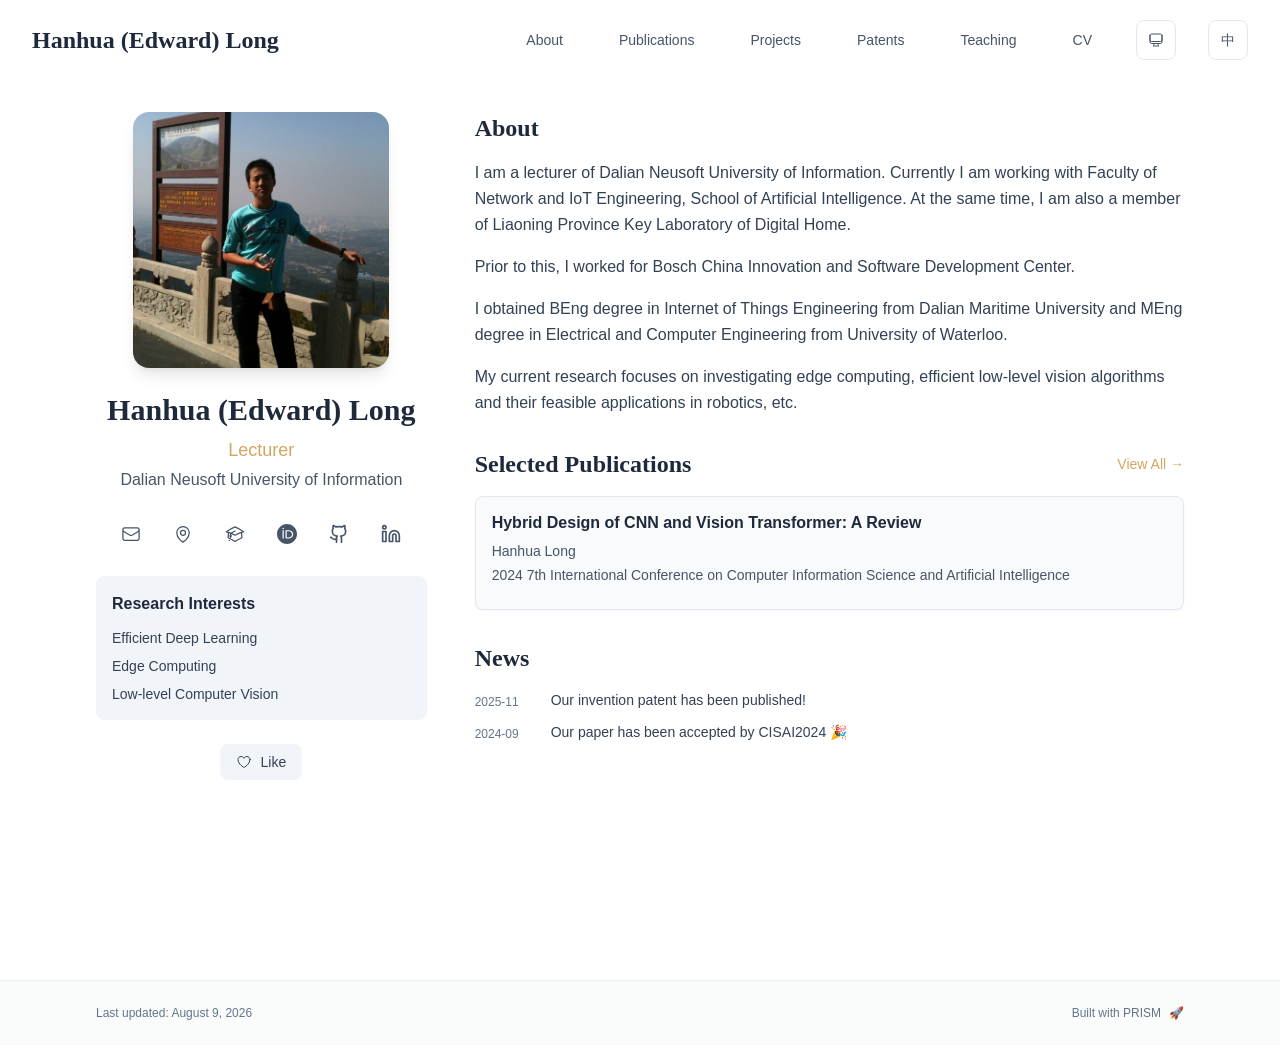
==== commit a61c64c6: "Update site" ====
--- a/index.html
+++ b/index.html
@@ -28,7 +28,7 @@
                 root.classList.add('light');
                 root.setAttribute('data-theme', 'light');
               }
-            </script><title>Hanhua (Edward) Long</title><meta name="description" content="Lecturer at Dalian Neusoft University of Information."/><meta name="author" content="Hanhua (Edward) Long"/><meta name="keywords" content="Hanhua (Edward) Long,PhD,Research,Dalian Neusoft University of Information"/><meta name="creator" content="Hanhua (Edward) Long"/><meta name="publisher" content="Hanhua (Edward) Long"/><meta property="og:title" content="Hanhua (Edward) Long"/><meta property="og:description" content="Lecturer at Dalian Neusoft University of Information."/><meta property="og:site_name" content="Hanhua (Edward) Long&#x27;s Academic Website"/><meta property="og:locale" content="en_US"/><meta property="og:type" content="website"/><meta name="twitter:card" content="summary"/><meta name="twitter:title" content="Hanhua (Edward) Long"/><meta name="twitter:description" content="Lecturer at Dalian Neusoft University of Information."/><link rel="icon" href="/favicon.svg"/><script>document.querySelectorAll('body link[rel="icon"], body link[rel="apple-touch-icon"]').forEach(el => document.head.appendChild(el))</script><script src="/_next/static/chunks/polyfills-42372ed130431b0a.js" noModule=""></script></head><body class="font-sans antialiased"><div style="visibility:hidden"><nav class="fixed top-0 left-0 right-0 z-50" data-headlessui-state=""><div class="transition-all duration-300 ease-out bg-transparent" style="transform:translateY(-100px)"><div class="max-w-7xl mx-auto px-4 sm:px-6 lg:px-8"><div class="flex justify-between items-center h-16 lg:h-20"><div class="flex-shrink-0" tabindex="0"><a class="text-xl lg:text-2xl font-serif font-semibold text-primary hover:text-accent transition-colors duration-200" href="/">Hanhua (Edward) Long</a></div><div class="hidden lg:block"><div class="ml-10 flex items-center space-x-8"><div class="flex items-baseline space-x-8"><a class="relative px-3 py-2 text-sm font-medium transition-all duration-200 rounded hover:bg-accent/10 hover:shadow-sm text-primary" href="/"><span class="relative z-10">About</span><div class="absolute inset-0 bg-accent/10 rounded-lg"></div></a><a class="relative px-3 py-2 text-sm font-medium transition-all duration-200 rounded hover:bg-accent/10 hover:shadow-sm text-neutral-600 hover:text-primary" href="/publications/"><span class="relative z-10">Publications</span></a><a class="relative px-3 py-2 text-sm font-medium transition-all duration-200 rounded hover:bg-accent/10 hover:shadow-sm text-neutral-600 hover:text-primary" href="/projects/"><span class="relative z-10">Projects</span></a><a class="relative px-3 py-2 text-sm font-medium transition-all duration-200 rounded hover:bg-accent/10 hover:shadow-sm text-neutral-600 hover:text-primary" href="/patents/"><span class="relative z-10">Patents</span></a><a class="relative px-3 py-2 text-sm font-medium transition-all duration-200 rounded hover:bg-accent/10 hover:shadow-sm text-neutral-600 hover:text-primary" href="/teaching/"><span class="relative z-10">Teaching</span></a><a class="relative px-3 py-2 text-sm font-medium transition-all duration-200 rounded hover:bg-accent/10 hover:shadow-sm text-neutral-600 hover:text-primary" href="/cv/"><span class="relative z-10">CV</span></a></div><div class="flex items-center justify-center w-10 h-10 rounded-lg border border-neutral-200 dark:border-[rgba(148,163,184,0.24)] bg-background dark:bg-neutral-800"><div class="w-4 h-4 rounded-full bg-neutral-300 animate-pulse"></div></div><div class="flex items-center justify-center w-10 h-10 rounded-lg border border-neutral-200 dark:border-[rgba(148,163,184,0.24)] bg-background dark:bg-neutral-800"><div class="w-6 h-3 rounded bg-neutral-300 animate-pulse"></div></div></div></div><div class="lg:hidden flex items-center space-x-2"><div class="flex items-center justify-center w-10 h-10 rounded-lg border border-neutral-200 dark:border-[rgba(148,163,184,0.24)] bg-background dark:bg-neutral-800"><div class="w-4 h-4 rounded-full bg-neutral-300 animate-pulse"></div></div><div class="flex items-center justify-center w-10 h-10 rounded-lg border border-neutral-200 dark:border-[rgba(148,163,184,0.24)] bg-background dark:bg-neutral-800"><div class="w-6 h-3 rounded bg-neutral-300 animate-pulse"></div></div><button class="inline-flex items-center justify-center p-2 rounded-md text-neutral-600 hover:text-primary hover:bg-neutral-100 dark:hover:bg-neutral-800 focus:outline-none focus:ring-2 focus:ring-inset focus:ring-accent transition-colors duration-200" id="headlessui-disclosure-button-«R7pdb»" type="button" aria-expanded="false" data-headlessui-state=""><span class="sr-only">Open main menu</span><div><svg xmlns="http://www.w3.org/2000/svg" fill="none" viewBox="0 0 24 24" stroke-width="1.5" stroke="currentColor" aria-hidden="true" data-slot="icon" class="block h-6 w-6"><path stroke-linecap="round" stroke-linejoin="round" d="M3.75 6.75h16.5M3.75 12h16.5m-16.5 5.25h16.5"></path></svg></div></button></div></div></div></div></nav><main class="min-h-screen pt-16 lg:pt-20"><div class="max-w-6xl mx-auto px-4 sm:px-6 lg:px-8 py-8 bg-background min-h-screen"><div class="grid grid-cols-1 lg:grid-cols-3 gap-12"><div class="lg:col-span-1"><div class="sticky top-8" style="opacity:0;transform:translateY(20px)"><div class="w-64 h-64 mx-auto mb-6 rounded-2xl overflow-hidden shadow-lg hover:shadow-xl transition-all duration-200 hover:scale-105"><img alt="Hanhua (Edward) Long" width="256" height="256" decoding="async" data-nimg="1" class="w-full h-full object-cover object-[32%_center]" style="color:transparent" src="/bio-edward.jpg"/></div><div class="text-center mb-6"><h1 class="text-3xl font-serif font-bold text-primary mb-2">Hanhua (Edward) Long</h1><p class="text-lg text-accent font-medium mb-1">Lecturer</p><p class="text-neutral-600 mb-2">Dalian Neusoft University of Information</p></div><div class="flex flex-wrap justify-center gap-3 sm:gap-4 mb-6 relative px-2"><div class="relative"><button class="p-2 sm:p-2 transition-colors duration-200 text-neutral-600 dark:text-neutral-400 hover:text-accent" aria-label="Email"><svg xmlns="http://www.w3.org/2000/svg" fill="none" viewBox="0 0 24 24" stroke-width="1.5" stroke="currentColor" aria-hidden="true" data-slot="icon" class="h-5 w-5"><path stroke-linecap="round" stroke-linejoin="round" d="M21.75 6.75v10.5a2.25 2.25 0 0 1-2.25 2.25h-15a2.25 2.25 0 0 1-2.25-2.25V6.75m19.5 0A2.25 2.25 0 0 0 19.5 4.5h-15a2.25 2.25 0 0 0-2.25 2.25m19.5 0v.243a2.25 2.25 0 0 1-1.07 1.916l-7.5 4.615a2.25 2.25 0 0 1-2.36 0L3.32 8.91a2.25 2.25 0 0 1-1.07-1.916V6.75"></path></svg></button></div><div class="relative"><button class="p-2 sm:p-2 transition-colors duration-200 text-neutral-600 dark:text-neutral-400 hover:text-accent" aria-label="Location"><svg xmlns="http://www.w3.org/2000/svg" fill="none" viewBox="0 0 24 24" stroke-width="1.5" stroke="currentColor" aria-hidden="true" data-slot="icon" class="h-5 w-5"><path stroke-linecap="round" stroke-linejoin="round" d="M15 10.5a3 3 0 1 1-6 0 3 3 0 0 1 6 0Z"></path><path stroke-linecap="round" stroke-linejoin="round" d="M19.5 10.5c0 7.142-7.5 11.25-7.5 11.25S4.5 17.642 4.5 10.5a7.5 7.5 0 1 1 15 0Z"></path></svg></button></div><a href="https://scholar.google.com" target="_blank" rel="noopener noreferrer" class="p-2 sm:p-2 text-neutral-600 dark:text-neutral-400 hover:text-accent transition-colors duration-200" aria-label="Google Scholar"><svg xmlns="http://www.w3.org/2000/svg" fill="none" viewBox="0 0 24 24" stroke-width="1.5" stroke="currentColor" aria-hidden="true" data-slot="icon" class="h-5 w-5"><path stroke-linecap="round" stroke-linejoin="round" d="M4.26 10.147a60.438 60.438 0 0 0-.491 6.347A48.62 48.62 0 0 1 12 20.904a48.62 48.62 0 0 1 8.232-4.41 60.46 60.46 0 0 0-.491-6.347m-15.482 0a50.636 50.636 0 0 0-2.658-.813A59.906 59.906 0 0 1 12 3.493a59.903 59.903 0 0 1 10.399 5.84c-.896.248-1.783.52-2.658.814m-15.482 0A50.717 50.717 0 0 1 12 13.489a50.702 50.702 0 0 1 7.74-3.342M6.75 15a.75.75 0 1 0 0-1.5.75.75 0 0 0 0 1.5Zm0 0v-3.675A55.378 55.378 0 0 1 12 8.443m-7.007 11.55A5.981 5.981 0 0 0 6.75 15.75v-1.5"></path></svg></a><a href="https://orcid.org" target="_blank" rel="noopener noreferrer" class="p-2 sm:p-2 text-neutral-600 dark:text-neutral-400 hover:text-accent transition-colors duration-200" aria-label="ORCID"><svg viewBox="0 0 24 24" fill="currentColor" class="h-5 w-5" xmlns="http://www.w3.org/2000/svg"><path d="M12 0C5.372 0 0 5.372 0 12s5.372 12 12 12 12-5.372 12-12S18.628 0 12 0zM7.369 4.378c.525 0 .947.431.947.947s-.422.947-.947.947a.95.95 0 0 1-.947-.947c0-.525.422-.947.947-.947zm-.722 3.038h1.444v10.041H6.647V7.416zm3.562 0h3.9c3.712 0 5.344 2.653 5.344 5.025 0 2.578-2.016 5.025-5.325 5.025h-3.919V7.416zm1.444 1.303v7.444h2.297c3.272 0 4.022-2.484 4.022-3.722 0-2.016-1.284-3.722-4.097-3.722h-2.222z"></path></svg></a><a href="https://github.com" target="_blank" rel="noopener noreferrer" class="p-2 sm:p-2 text-neutral-600 dark:text-neutral-400 hover:text-accent transition-colors duration-200" aria-label="GitHub"><svg xmlns="http://www.w3.org/2000/svg" width="24" height="24" viewBox="0 0 24 24" fill="none" stroke="currentColor" stroke-width="2" stroke-linecap="round" stroke-linejoin="round" class="lucide lucide-github h-5 w-5" aria-hidden="true"><path d="M15 22v-4a4.8 4.8 0 0 0-1-3.5c3 0 6-2 6-5.5.08-1.25-.27-2.48-1-3.5.28-1.15.28-2.35 0-3.5 0 0-1 0-3 1.5-2.64-.5-5.36-.5-8 0C6 2 5 2 5 2c-.3 1.15-.3 2.35 0 3.5A5.403 5.403 0 0 0 4 9c0 3.5 3 5.5 6 5.5-.39.49-.68 1.05-.85 1.65-.17.6-.22 1.23-.15 1.85v4"></path><path d="M9 18c-4.51 2-5-2-7-2"></path></svg></a><a href="https://linkedin.com" target="_blank" rel="noopener noreferrer" class="p-2 sm:p-2 text-neutral-600 dark:text-neutral-400 hover:text-accent transition-colors duration-200" aria-label="LinkedIn"><svg xmlns="http://www.w3.org/2000/svg" width="24" height="24" viewBox="0 0 24 24" fill="none" stroke="currentColor" stroke-width="2" stroke-linecap="round" stroke-linejoin="round" class="lucide lucide-linkedin h-5 w-5" aria-hidden="true"><path d="M16 8a6 6 0 0 1 6 6v7h-4v-7a2 2 0 0 0-2-2 2 2 0 0 0-2 2v7h-4v-7a6 6 0 0 1 6-6z"></path><rect width="4" height="12" x="2" y="9"></rect><circle cx="4" cy="4" r="2"></circle></svg></a></div><div class="bg-neutral-100 dark:bg-neutral-800 rounded-lg p-4 mb-6 hover:shadow-lg transition-all duration-200 hover:scale-[1.02]"><h3 class="font-semibold text-primary mb-3">Research Interests</h3><div class="space-y-2 text-sm text-neutral-700 dark:text-neutral-500"><div>Efficient Deep Learning</div><div>Computing Photography</div><div>Low-level Computer Vision</div></div></div><div class="flex justify-center"><div class="relative"><button class="flex items-center space-x-2 px-4 py-2 rounded-lg font-medium text-sm transition-all duration-200 bg-neutral-100 dark:bg-neutral-800 text-neutral-700 dark:text-neutral-500 hover:bg-red-50 dark:hover:bg-red-900/20 hover:text-red-600 dark:hover:text-red-400 cursor-pointer" tabindex="0"><svg xmlns="http://www.w3.org/2000/svg" fill="none" viewBox="0 0 24 24" stroke-width="1.5" stroke="currentColor" aria-hidden="true" data-slot="icon" class="h-4 w-4"><path stroke-linecap="round" stroke-linejoin="round" d="M21 8.25c0-2.485-2.099-4.5-4.688-4.5-1.935 0-3.597 1.126-4.312 2.733-.715-1.607-2.377-2.733-4.313-2.733C5.1 3.75 3 5.765 3 8.25c0 7.22 9 12 9 12s9-4.78 9-12Z"></path></svg><span>Like</span></button></div></div></div></div><div class="lg:col-span-2 space-y-8"><section id="about" class="scroll-mt-24 space-y-8"><section style="opacity:0;transform:translateY(20px)"><h2 class="text-2xl font-serif font-bold text-primary mb-4">About</h2><div class="text-neutral-700 dark:text-neutral-600 leading-relaxed"><p class="mb-4 last:mb-0">I am a lecturer of Dalian Neusoft University of Information. Currently I am working with Faculty of Network and IoT Engineering, School of Artificial Intelligence. At the same time, I am also a member of Liaoning Province Key Laboratory of Digital Home.</p>
+            </script><title>Hanhua (Edward) Long</title><meta name="description" content="Lecturer at Dalian Neusoft University of Information."/><meta name="author" content="Hanhua (Edward) Long"/><meta name="keywords" content="Hanhua (Edward) Long,PhD,Research,Dalian Neusoft University of Information"/><meta name="creator" content="Hanhua (Edward) Long"/><meta name="publisher" content="Hanhua (Edward) Long"/><meta property="og:title" content="Hanhua (Edward) Long"/><meta property="og:description" content="Lecturer at Dalian Neusoft University of Information."/><meta property="og:site_name" content="Hanhua (Edward) Long&#x27;s Academic Website"/><meta property="og:locale" content="en_US"/><meta property="og:type" content="website"/><meta name="twitter:card" content="summary"/><meta name="twitter:title" content="Hanhua (Edward) Long"/><meta name="twitter:description" content="Lecturer at Dalian Neusoft University of Information."/><link rel="icon" href="/favicon.svg"/><script>document.querySelectorAll('body link[rel="icon"], body link[rel="apple-touch-icon"]').forEach(el => document.head.appendChild(el))</script><script src="/_next/static/chunks/polyfills-42372ed130431b0a.js" noModule=""></script></head><body class="font-sans antialiased"><div style="visibility:hidden"><nav class="fixed top-0 left-0 right-0 z-50" data-headlessui-state=""><div class="transition-all duration-300 ease-out bg-transparent" style="transform:translateY(-100px)"><div class="max-w-7xl mx-auto px-4 sm:px-6 lg:px-8"><div class="flex justify-between items-center h-16 lg:h-20"><div class="flex-shrink-0" tabindex="0"><a class="text-xl lg:text-2xl font-serif font-semibold text-primary hover:text-accent transition-colors duration-200" href="/">Hanhua (Edward) Long</a></div><div class="hidden lg:block"><div class="ml-10 flex items-center space-x-8"><div class="flex items-baseline space-x-8"><a class="relative px-3 py-2 text-sm font-medium transition-all duration-200 rounded hover:bg-accent/10 hover:shadow-sm text-primary" href="/"><span class="relative z-10">About</span><div class="absolute inset-0 bg-accent/10 rounded-lg"></div></a><a class="relative px-3 py-2 text-sm font-medium transition-all duration-200 rounded hover:bg-accent/10 hover:shadow-sm text-neutral-600 hover:text-primary" href="/publications/"><span class="relative z-10">Publications</span></a><a class="relative px-3 py-2 text-sm font-medium transition-all duration-200 rounded hover:bg-accent/10 hover:shadow-sm text-neutral-600 hover:text-primary" href="/projects/"><span class="relative z-10">Projects</span></a><a class="relative px-3 py-2 text-sm font-medium transition-all duration-200 rounded hover:bg-accent/10 hover:shadow-sm text-neutral-600 hover:text-primary" href="/patents/"><span class="relative z-10">Patents</span></a><a class="relative px-3 py-2 text-sm font-medium transition-all duration-200 rounded hover:bg-accent/10 hover:shadow-sm text-neutral-600 hover:text-primary" href="/teaching/"><span class="relative z-10">Teaching</span></a><a class="relative px-3 py-2 text-sm font-medium transition-all duration-200 rounded hover:bg-accent/10 hover:shadow-sm text-neutral-600 hover:text-primary" href="/cv/"><span class="relative z-10">CV</span></a></div><div class="flex items-center justify-center w-10 h-10 rounded-lg border border-neutral-200 dark:border-[rgba(148,163,184,0.24)] bg-background dark:bg-neutral-800"><div class="w-4 h-4 rounded-full bg-neutral-300 animate-pulse"></div></div><div class="flex items-center justify-center w-10 h-10 rounded-lg border border-neutral-200 dark:border-[rgba(148,163,184,0.24)] bg-background dark:bg-neutral-800"><div class="w-6 h-3 rounded bg-neutral-300 animate-pulse"></div></div></div></div><div class="lg:hidden flex items-center space-x-2"><div class="flex items-center justify-center w-10 h-10 rounded-lg border border-neutral-200 dark:border-[rgba(148,163,184,0.24)] bg-background dark:bg-neutral-800"><div class="w-4 h-4 rounded-full bg-neutral-300 animate-pulse"></div></div><div class="flex items-center justify-center w-10 h-10 rounded-lg border border-neutral-200 dark:border-[rgba(148,163,184,0.24)] bg-background dark:bg-neutral-800"><div class="w-6 h-3 rounded bg-neutral-300 animate-pulse"></div></div><button class="inline-flex items-center justify-center p-2 rounded-md text-neutral-600 hover:text-primary hover:bg-neutral-100 dark:hover:bg-neutral-800 focus:outline-none focus:ring-2 focus:ring-inset focus:ring-accent transition-colors duration-200" id="headlessui-disclosure-button-«R7pdb»" type="button" aria-expanded="false" data-headlessui-state=""><span class="sr-only">Open main menu</span><div><svg xmlns="http://www.w3.org/2000/svg" fill="none" viewBox="0 0 24 24" stroke-width="1.5" stroke="currentColor" aria-hidden="true" data-slot="icon" class="block h-6 w-6"><path stroke-linecap="round" stroke-linejoin="round" d="M3.75 6.75h16.5M3.75 12h16.5m-16.5 5.25h16.5"></path></svg></div></button></div></div></div></div></nav><main class="min-h-screen pt-16 lg:pt-20"><div class="max-w-6xl mx-auto px-4 sm:px-6 lg:px-8 py-8 bg-background min-h-screen"><div class="grid grid-cols-1 lg:grid-cols-3 gap-12"><div class="lg:col-span-1"><div class="sticky top-8" style="opacity:0;transform:translateY(20px)"><div class="w-64 h-64 mx-auto mb-6 rounded-2xl overflow-hidden shadow-lg hover:shadow-xl transition-all duration-200 hover:scale-105"><img alt="Hanhua (Edward) Long" width="256" height="256" decoding="async" data-nimg="1" class="w-full h-full object-cover object-[32%_center]" style="color:transparent" src="/bio-edward.jpg"/></div><div class="text-center mb-6"><h1 class="text-3xl font-serif font-bold text-primary mb-2">Hanhua (Edward) Long</h1><p class="text-lg text-accent font-medium mb-1">Lecturer</p><p class="text-neutral-600 mb-2">Dalian Neusoft University of Information</p></div><div class="flex flex-wrap justify-center gap-3 sm:gap-4 mb-6 relative px-2"><div class="relative"><button class="p-2 sm:p-2 transition-colors duration-200 text-neutral-600 dark:text-neutral-400 hover:text-accent" aria-label="Email"><svg xmlns="http://www.w3.org/2000/svg" fill="none" viewBox="0 0 24 24" stroke-width="1.5" stroke="currentColor" aria-hidden="true" data-slot="icon" class="h-5 w-5"><path stroke-linecap="round" stroke-linejoin="round" d="M21.75 6.75v10.5a2.25 2.25 0 0 1-2.25 2.25h-15a2.25 2.25 0 0 1-2.25-2.25V6.75m19.5 0A2.25 2.25 0 0 0 19.5 4.5h-15a2.25 2.25 0 0 0-2.25 2.25m19.5 0v.243a2.25 2.25 0 0 1-1.07 1.916l-7.5 4.615a2.25 2.25 0 0 1-2.36 0L3.32 8.91a2.25 2.25 0 0 1-1.07-1.916V6.75"></path></svg></button></div><div class="relative"><button class="p-2 sm:p-2 transition-colors duration-200 text-neutral-600 dark:text-neutral-400 hover:text-accent" aria-label="Location"><svg xmlns="http://www.w3.org/2000/svg" fill="none" viewBox="0 0 24 24" stroke-width="1.5" stroke="currentColor" aria-hidden="true" data-slot="icon" class="h-5 w-5"><path stroke-linecap="round" stroke-linejoin="round" d="M15 10.5a3 3 0 1 1-6 0 3 3 0 0 1 6 0Z"></path><path stroke-linecap="round" stroke-linejoin="round" d="M19.5 10.5c0 7.142-7.5 11.25-7.5 11.25S4.5 17.642 4.5 10.5a7.5 7.5 0 1 1 15 0Z"></path></svg></button></div><a href="https://scholar.google.com" target="_blank" rel="noopener noreferrer" class="p-2 sm:p-2 text-neutral-600 dark:text-neutral-400 hover:text-accent transition-colors duration-200" aria-label="Google Scholar"><svg xmlns="http://www.w3.org/2000/svg" fill="none" viewBox="0 0 24 24" stroke-width="1.5" stroke="currentColor" aria-hidden="true" data-slot="icon" class="h-5 w-5"><path stroke-linecap="round" stroke-linejoin="round" d="M4.26 10.147a60.438 60.438 0 0 0-.491 6.347A48.62 48.62 0 0 1 12 20.904a48.62 48.62 0 0 1 8.232-4.41 60.46 60.46 0 0 0-.491-6.347m-15.482 0a50.636 50.636 0 0 0-2.658-.813A59.906 59.906 0 0 1 12 3.493a59.903 59.903 0 0 1 10.399 5.84c-.896.248-1.783.52-2.658.814m-15.482 0A50.717 50.717 0 0 1 12 13.489a50.702 50.702 0 0 1 7.74-3.342M6.75 15a.75.75 0 1 0 0-1.5.75.75 0 0 0 0 1.5Zm0 0v-3.675A55.378 55.378 0 0 1 12 8.443m-7.007 11.55A5.981 5.981 0 0 0 6.75 15.75v-1.5"></path></svg></a><a href="https://orcid.org" target="_blank" rel="noopener noreferrer" class="p-2 sm:p-2 text-neutral-600 dark:text-neutral-400 hover:text-accent transition-colors duration-200" aria-label="ORCID"><svg viewBox="0 0 24 24" fill="currentColor" class="h-5 w-5" xmlns="http://www.w3.org/2000/svg"><path d="M12 0C5.372 0 0 5.372 0 12s5.372 12 12 12 12-5.372 12-12S18.628 0 12 0zM7.369 4.378c.525 0 .947.431.947.947s-.422.947-.947.947a.95.95 0 0 1-.947-.947c0-.525.422-.947.947-.947zm-.722 3.038h1.444v10.041H6.647V7.416zm3.562 0h3.9c3.712 0 5.344 2.653 5.344 5.025 0 2.578-2.016 5.025-5.325 5.025h-3.919V7.416zm1.444 1.303v7.444h2.297c3.272 0 4.022-2.484 4.022-3.722 0-2.016-1.284-3.722-4.097-3.722h-2.222z"></path></svg></a><a href="https://github.com" target="_blank" rel="noopener noreferrer" class="p-2 sm:p-2 text-neutral-600 dark:text-neutral-400 hover:text-accent transition-colors duration-200" aria-label="GitHub"><svg xmlns="http://www.w3.org/2000/svg" width="24" height="24" viewBox="0 0 24 24" fill="none" stroke="currentColor" stroke-width="2" stroke-linecap="round" stroke-linejoin="round" class="lucide lucide-github h-5 w-5" aria-hidden="true"><path d="M15 22v-4a4.8 4.8 0 0 0-1-3.5c3 0 6-2 6-5.5.08-1.25-.27-2.48-1-3.5.28-1.15.28-2.35 0-3.5 0 0-1 0-3 1.5-2.64-.5-5.36-.5-8 0C6 2 5 2 5 2c-.3 1.15-.3 2.35 0 3.5A5.403 5.403 0 0 0 4 9c0 3.5 3 5.5 6 5.5-.39.49-.68 1.05-.85 1.65-.17.6-.22 1.23-.15 1.85v4"></path><path d="M9 18c-4.51 2-5-2-7-2"></path></svg></a><a href="https://linkedin.com" target="_blank" rel="noopener noreferrer" class="p-2 sm:p-2 text-neutral-600 dark:text-neutral-400 hover:text-accent transition-colors duration-200" aria-label="LinkedIn"><svg xmlns="http://www.w3.org/2000/svg" width="24" height="24" viewBox="0 0 24 24" fill="none" stroke="currentColor" stroke-width="2" stroke-linecap="round" stroke-linejoin="round" class="lucide lucide-linkedin h-5 w-5" aria-hidden="true"><path d="M16 8a6 6 0 0 1 6 6v7h-4v-7a2 2 0 0 0-2-2 2 2 0 0 0-2 2v7h-4v-7a6 6 0 0 1 6-6z"></path><rect width="4" height="12" x="2" y="9"></rect><circle cx="4" cy="4" r="2"></circle></svg></a></div><div class="bg-neutral-100 dark:bg-neutral-800 rounded-lg p-4 mb-6 hover:shadow-lg transition-all duration-200 hover:scale-[1.02]"><h3 class="font-semibold text-primary mb-3">Research Interests</h3><div class="space-y-2 text-sm text-neutral-700 dark:text-neutral-500"><div>Efficient Deep Learning</div><div>Edge Computing</div><div>Low-level Computer Vision</div></div></div><div class="flex justify-center"><div class="relative"><button class="flex items-center space-x-2 px-4 py-2 rounded-lg font-medium text-sm transition-all duration-200 bg-neutral-100 dark:bg-neutral-800 text-neutral-700 dark:text-neutral-500 hover:bg-red-50 dark:hover:bg-red-900/20 hover:text-red-600 dark:hover:text-red-400 cursor-pointer" tabindex="0"><svg xmlns="http://www.w3.org/2000/svg" fill="none" viewBox="0 0 24 24" stroke-width="1.5" stroke="currentColor" aria-hidden="true" data-slot="icon" class="h-4 w-4"><path stroke-linecap="round" stroke-linejoin="round" d="M21 8.25c0-2.485-2.099-4.5-4.688-4.5-1.935 0-3.597 1.126-4.312 2.733-.715-1.607-2.377-2.733-4.313-2.733C5.1 3.75 3 5.765 3 8.25c0 7.22 9 12 9 12s9-4.78 9-12Z"></path></svg><span>Like</span></button></div></div></div></div><div class="lg:col-span-2 space-y-8"><section id="about" class="scroll-mt-24 space-y-8"><section style="opacity:0;transform:translateY(20px)"><h2 class="text-2xl font-serif font-bold text-primary mb-4">About</h2><div class="text-neutral-700 dark:text-neutral-600 leading-relaxed"><p class="mb-4 last:mb-0">I am a lecturer of Dalian Neusoft University of Information. Currently I am working with Faculty of Network and IoT Engineering, School of Artificial Intelligence. At the same time, I am also a member of Liaoning Province Key Laboratory of Digital Home.</p>
 <p class="mb-4 last:mb-0">Prior to this, I worked for Bosch China Innovation and Software Development Center.</p>
 <p class="mb-4 last:mb-0">I obtained BEng degree in Internet of Things Engineering from Dalian Maritime University and MEng degree in Electrical and Computer Engineering from University of Waterloo.</p>
-<p class="mb-4 last:mb-0">My current research focuses on investigating efficient low-level vision algorithms and their feasible applications.</p></div></section><section style="opacity:0;transform:translateY(20px)"><div class="flex items-center justify-between mb-4"><h2 class="text-2xl font-serif font-bold text-primary">Selected Publications</h2><a class="text-accent hover:text-accent-dark text-sm font-medium transition-all duration-200 rounded hover:bg-accent/10 hover:shadow-sm" href="/publications/">View All →</a></div><div class="space-y-4"><div class="bg-neutral-50 dark:bg-neutral-800 p-4 rounded-lg shadow-sm border border-neutral-200 dark:border-[rgba(148,163,184,0.24)] hover:shadow-lg transition-all duration-200 hover:scale-[1.02]" style="opacity:0;transform:translateY(20px)"><h3 class="font-semibold text-primary mb-2 leading-tight">Hybrid Design of CNN and Vision Transformer: A Review</h3><p class="text-sm text-neutral-600 dark:text-neutral-500 mb-1"><span><span class=" ">Hanhua Long</span></span></p><p class="text-sm text-neutral-600 dark:text-neutral-500 mb-2">2024 7th International Conference on Computer Information Science and Artificial Intelligence</p></div></div></section><section style="opacity:0;transform:translateY(20px)"><h2 class="text-2xl font-serif font-bold text-primary mb-4">News</h2><div class="space-y-3"><div class="flex items-start space-x-3"><span class="text-xs text-neutral-500 mt-1 w-16 flex-shrink-0">2025-11</span><p class="text-sm text-neutral-700">Our invention patent has been published!</p></div><div class="flex items-start space-x-3"><span class="text-xs text-neutral-500 mt-1 w-16 flex-shrink-0">2024-09</span><p class="text-sm text-neutral-700">Our paper has been accepted by CISAI2024 🎉</p></div></div></section></section></div></div></div><!--$--><!--/$--><!--$--><!--/$--></main><footer class="border-t border-neutral-200/50 bg-neutral-50/50 dark:bg-neutral-900/50 dark:border-neutral-700/50"><div class="max-w-6xl mx-auto px-4 sm:px-6 lg:px-8 py-6"><div class="flex flex-col sm:flex-row justify-between items-center gap-2"><p class="text-xs text-neutral-500">Last updated: <!-- -->August 9, 2026</p><p class="text-xs text-neutral-500 flex items-center"><a href="https://github.com/xyjoey/PRISM" target="_blank" rel="noopener noreferrer">Built with PRISM</a><span class="ml-2">🚀</span></p></div></div></footer></div><script src="/_next/static/chunks/webpack-679b75d1c4c2027c.js" async=""></script><script>(self.__next_f=self.__next_f||[]).push([0])</script><script>self.__next_f.push([1,"1:\"$Sreact.fragment\"\n2:I[3719,[\"458\",\"static/chunks/458-673854777400c410.js\",\"874\",\"static/chunks/874-6cc630662f3664af.js\",\"773\",\"static/chunks/773-5a6ac09c124c43b1.js\",\"177\",\"static/chunks/app/layout-5ff2c9095ad9732a.js\"],\"ThemeProvider\"]\n3:I[4574,[\"458\",\"static/chunks/458-673854777400c410.js\",\"874\",\"static/chunks/874-6cc630662f3664af.js\",\"773\",\"static/chunks/773-5a6ac09c124c43b1.js\",\"177\",\"static/chunks/app/layout-5ff2c9095ad9732a.js\"],\"default\"]\n4:I[7555,[],\"\"]\n5:I[1295,[],\"\"]\n6:I[2548,[\"458\",\"static/chunks/458-673854777400c410.js\",\"874\",\"static/chunks/874-6cc630662f3664af.js\",\"773\",\"static/chunks/773-5a6ac09c124c43b1.js\",\"177\",\"static/chunks/app/layout-5ff2c9095ad9732a.js\"],\"default\"]\n7:I[7437,[\"458\",\"static/chunks/458-673854777400c410.js\",\"178\",\"static/chunks/178-595a94b9af1e67b5.js\",\"874\",\"static/chunks/874-6cc630662f3664af.js\",\"748\",\"static/chunks/748-24e9d325e429b441.js\",\"974\",\"static/chunks/app/page-4b90db043c9e987f.js\"],\"default\"]\n8:I[9507,[\"458\",\"static/chunks/458-673854777400c410.js\",\"178\",\"static/chunks/178-595a94b9af1e67b5.js\",\"874\",\"static/chunks/874-6cc630662f3664af.js\",\"748\",\"static/chunks/748-24e9d325e429b441.js\",\"974\",\"static/chunks/app/page-4b90db043c9e987f.js\"],\"default\"]\n9:I[5218,[\"458\",\"static/chunks/458-673854777400c410.js\",\"178\",\"static/chunks/178-595a94b9af1e67b5.js\",\"874\",\"static/chunks/874-6cc630662f3664af.js\",\"748\",\"static/chunks/748-24e9d325e429b441.js\",\"974\",\"static/chunks/app/page-4b90db043c9e987f.js\"],\"default\"]\nc:I[1990,[\"458\",\"static/chunks/458-673854777400c410.js\",\"178\",\"static/chunks/178-595a94b9af1e67b5.js\",\"874\",\"static/chunks/874-6cc630662f3664af.js\",\"748\",\"static/chunks/748-24e9d325e429b441.js\",\"974\",\"static/chunks/app/page-4b90db043c9e987f.js\"],\"default\"]\nd:I[9665,[],\"MetadataBoundary\"]\nf:I[9665,[],\"OutletBoundary\"]\n12:I[4911,[],\"AsyncMetadataOutlet\"]\n14:I[9665,[],\"ViewportBoundary\"]\n16:I[6614,[],\"\"]\n:HL[\"/_next/static/css/cb0a2efb18b02b60.css\",\"style\"]\na:T4d7,Convolutional Neural Network (CNN), with its remarkable feature extraction capabilities, has proven to perform su"])</script><script>self.__next_f.push([1,"perior in computer vision applications. Conversely, transformer-based models have transformed conventional neural network topologies, showing remarkable results in multiple application areas. In recent years, hybrid models combining CNN and Vision Transformer have been increasingly emerging, with extensive research continuously overcoming the weaknesses of both models, effectively leveraging their respective strengths to deliver outstanding performance in various vision tasks. In this paper, we offer an exhaustive examination of hybrid models that amalgamate the functionalities of CNN and Vision Transformer. Firstly, we provide a comprehensive overview of fundamental concepts of Vision Transformer and summarize the concepts and advantages of hybrid models. Secondly, we systematically review the design philosophy of hybrid models and highlight major representative hybrid models. Lastly, we conduct an in-depth analysis of the future research directions for hybrid models. Through this paper, we aim to provide insightful and valuable references for the design of hybrid models combining CNN and Vision Transformer.b:T6fb,@inproceedings{long2024hybrid,\n  author = {Long, Hanhua},\n  title = {Hybrid Design of CNN and Vision Transformer: A Review},\n  year = {2024},\n  isbn = {9798400707254},\n  publisher = {Association for Computing Machinery},\n  address = {New York, NY, USA},\n  url = {https://doi.org/10.1145/3703187.3703208},\n  doi = {10.1145/3703187.3703208},\n  abstract = {Convolutional Neural Network (CNN), with its remarkable feature extraction capabilities, has proven to perform superior in computer vision applications. Conversely, transformer-based models have transformed conventional neural network topologies, showing remarkable results in multiple application areas. In recent years, hybrid models combining CNN and Vision Transformer have been increasingly emerging, with extensive research continuously overcoming the weaknesses of both models, effectively leveraging their respective strengths to deliver outstanding per"])</script><script>self.__next_f.push([1,"formance in various vision tasks. In this paper, we offer an exhaustive examination of hybrid models that amalgamate the functionalities of CNN and Vision Transformer. Firstly, we provide a comprehensive overview of fundamental concepts of Vision Transformer and summarize the concepts and advantages of hybrid models. Secondly, we systematically review the design philosophy of hybrid models and highlight major representative hybrid models. Lastly, we conduct an in-depth analysis of the future research directions for hybrid models. Through this paper, we aim to provide insightful and valuable references for the design of hybrid models combining CNN and Vision Transformer.},\n  booktitle = {2024 7th International Conference on Computer Information Science and Artificial Intelligence},\n  pages = {121-127},\n  numpages = {7},\n  location = {},\n  series = {CISAI '24}\n}"])</script><script>self.__next_f.push([1,"0:{\"P\":null,\"b\":\"JOvcI7qVZJCzVgRtxEmai\",\"p\":\"\",\"c\":[\"\",\"\"],\"i\":false,\"f\":[[[\"\",{\"children\":[\"__PAGE__\",{}]},\"$undefined\",\"$undefined\",true],[\"\",[\"$\",\"$1\",\"c\",{\"children\":[[[\"$\",\"link\",\"0\",{\"rel\":\"stylesheet\",\"href\":\"/_next/static/css/cb0a2efb18b02b60.css\",\"precedence\":\"next\",\"crossOrigin\":\"$undefined\",\"nonce\":\"$undefined\"}]],[\"$\",\"html\",null,{\"lang\":\"en\",\"className\":\"scroll-smooth\",\"suppressHydrationWarning\":true,\"children\":[[\"$\",\"head\",null,{\"children\":[[\"$\",\"link\",null,{\"rel\":\"icon\",\"href\":\"/favicon.svg\",\"type\":\"image/svg+xml\"}],[\"$\",\"script\",null,{\"dangerouslySetInnerHTML\":{\"__html\":\"\\n              try {\\n                const saved = localStorage.getItem('lang-storage');\\n                const parsed = saved ? JSON.parse(saved) : null;\\n                const lang = parsed?.state?.lang || 'en';\\n                document.documentElement.lang = lang === 'zh' ? 'zh-CN' : 'en';\\n              } catch (e) {}\\n            \"}}],[\"$\",\"link\",null,{\"rel\":\"dns-prefetch\",\"href\":\"https://google-fonts.jialeliu.com\"}],[\"$\",\"link\",null,{\"rel\":\"preconnect\",\"href\":\"https://google-fonts.jialeliu.com\",\"crossOrigin\":\"\"}],[\"$\",\"link\",null,{\"rel\":\"preload\",\"as\":\"style\",\"href\":\"https://google-fonts.jialeliu.com/css2?family=Inter:wght@300;400;500;600;700\u0026family=Crimson+Text:ital,wght@0,400;0,600;1,400\u0026display=swap\"}],[\"$\",\"link\",null,{\"rel\":\"stylesheet\",\"id\":\"gfonts-css\",\"href\":\"https://google-fonts.jialeliu.com/css2?family=Inter:wght@300;400;500;600;700\u0026family=Crimson+Text:ital,wght@0,400;0,600;1,400\u0026display=swap\",\"media\":\"print\",\"suppressHydrationWarning\":true}],[\"$\",\"script\",null,{\"dangerouslySetInnerHTML\":{\"__html\":\"\\n              (function(){\\n                var l = document.getElementById('gfonts-css');\\n                if (!l) return;\\n                if (l.media !== 'all') {\\n                  l.addEventListener('load', function(){ try { l.media = 'all'; } catch(e){} });\\n                }\\n              })();\\n            \"}}],[\"$\",\"noscript\",null,{\"children\":[\"$\",\"link\",null,{\"rel\":\"stylesheet\",\"href\":\"https://google-fonts.jialeliu.com/css2?family=Inter:wght@300;400;500;600;700\u0026family=Crimson+Text:ital,wght@0,400;0,600;1,400\u0026display=swap\"}]}],[\"$\",\"script\",null,{\"dangerouslySetInnerHTML\":{\"__html\":\"\\n              try {\\n                const theme = localStorage.getItem('theme-storage');\\n                const parsed = theme ? JSON.parse(theme) : null;\\n                const setting = parsed?.state?.theme || 'system';\\n                const prefersDark = typeof window !== 'undefined' \u0026\u0026 window.matchMedia \u0026\u0026 window.matchMedia('(prefers-color-scheme: dark)').matches;\\n                const effective = setting === 'dark' ? 'dark' : (setting === 'light' ? 'light' : (prefersDark ? 'dark' : 'light'));\\n                var root = document.documentElement;\\n                root.classList.add(effective);\\n                root.setAttribute('data-theme', effective);\\n              } catch (e) {\\n                var root = document.documentElement;\\n                root.classList.add('light');\\n                root.setAttribute('data-theme', 'light');\\n              }\\n            \"}}]]}],[\"$\",\"body\",null,{\"className\":\"font-sans antialiased\",\"children\":[\"$\",\"$L2\",null,{\"children\":[[\"$\",\"$L3\",null,{\"itemsByLang\":{\"en\":[{\"title\":\"About\",\"type\":\"page\",\"target\":\"about\",\"href\":\"/\"},{\"title\":\"Publications\",\"type\":\"page\",\"target\":\"publications\",\"href\":\"/publications\"},{\"title\":\"Projects\",\"type\":\"page\",\"target\":\"projects\",\"href\":\"/projects\"},{\"title\":\"Patents\",\"type\":\"page\",\"target\":\"patents\",\"href\":\"/patents\"},{\"title\":\"Teaching\",\"type\":\"page\",\"target\":\"teaching\",\"href\":\"/teaching\"},{\"title\":\"CV\",\"type\":\"page\",\"target\":\"cv\",\"href\":\"/cv\"}],\"zh\":[{\"title\":\"关于\",\"type\":\"page\",\"target\":\"about\",\"href\":\"/\"},{\"title\":\"论文\",\"type\":\"page\",\"target\":\"publications\",\"href\":\"/publications\"},{\"title\":\"项目\",\"type\":\"page\",\"target\":\"projects\",\"href\":\"/projects\"},{\"title\":\"专利\",\"type\":\"page\",\"target\":\"patents\",\"href\":\"/patents\"},{\"title\":\"教学\",\"type\":\"page\",\"target\":\"teaching\",\"href\":\"/teaching\"},{\"title\":\"简历\",\"type\":\"page\",\"target\":\"cv\",\"href\":\"/cv\"}]},\"siteTitle\":{\"en\":\"Hanhua (Edward) Long\",\"zh\":\"龙瀚华\"},\"enableOnePageMode\":false}],[\"$\",\"main\",null,{\"className\":\"min-h-screen pt-16 lg:pt-20\",\"children\":[\"$\",\"$L4\",null,{\"parallelRouterKey\":\"children\",\"error\":\"$undefined\",\"errorStyles\":\"$undefined\",\"errorScripts\":\"$undefined\",\"template\":[\"$\",\"$L5\",null,{}],\"templateStyles\":\"$undefined\",\"templateScripts\":\"$undefined\",\"notFound\":[[[\"$\",\"title\",null,{\"children\":\"404: This page could not be found.\"}],[\"$\",\"div\",null,{\"style\":{\"fontFamily\":\"system-ui,\\\"Segoe UI\\\",Roboto,Helvetica,Arial,sans-serif,\\\"Apple Color Emoji\\\",\\\"Segoe UI Emoji\\\"\",\"height\":\"100vh\",\"textAlign\":\"center\",\"display\":\"flex\",\"flexDirection\":\"column\",\"alignItems\":\"center\",\"justifyContent\":\"center\"},\"children\":[\"$\",\"div\",null,{\"children\":[[\"$\",\"style\",null,{\"dangerouslySetInnerHTML\":{\"__html\":\"body{color:#000;background:#fff;margin:0}.next-error-h1{border-right:1px solid rgba(0,0,0,.3)}@media (prefers-color-scheme:dark){body{color:#fff;background:#000}.next-error-h1{border-right:1px solid rgba(255,255,255,.3)}}\"}}],[\"$\",\"h1\",null,{\"className\":\"next-error-h1\",\"style\":{\"display\":\"inline-block\",\"margin\":\"0 20px 0 0\",\"padding\":\"0 23px 0 0\",\"fontSize\":24,\"fontWeight\":500,\"verticalAlign\":\"top\",\"lineHeight\":\"49px\"},\"children\":404}],[\"$\",\"div\",null,{\"style\":{\"display\":\"inline-block\"},\"children\":[\"$\",\"h2\",null,{\"style\":{\"fontSize\":14,\"fontWeight\":400,\"lineHeight\":\"49px\",\"margin\":0},\"children\":\"This page could not be found.\"}]}]]}]}]],[]],\"forbidden\":\"$undefined\",\"unauthorized\":\"$undefined\"}]}],[\"$\",\"$L6\",null,{\"lastUpdated\":\"August 9, 2026\"}]]}]}]]}]]}],{\"children\":[\"__PAGE__\",[\"$\",\"$1\",\"c\",{\"children\":[[\"$\",\"div\",null,{\"className\":\"max-w-6xl mx-auto px-4 sm:px-6 lg:px-8 py-8 bg-background min-h-screen\",\"children\":[\"$\",\"div\",null,{\"className\":\"grid grid-cols-1 lg:grid-cols-3 gap-12\",\"children\":[[\"$\",\"div\",null,{\"className\":\"lg:col-span-1\",\"children\":[\"$\",\"$L7\",null,{\"authorByLang\":{\"en\":{\"name\":\"Hanhua (Edward) Long\",\"title\":\"Lecturer\",\"institution\":\"Dalian Neusoft University of Information\",\"avatar\":\"/bio-edward.jpg\"},\"zh\":{\"name\":\"龙瀚华\",\"title\":\"专任教师\",\"institution\":\"大连东软信息学院\",\"avatar\":\"/bio-everest.jpg\"}},\"social\":{\"email\":\"longhanhua@neusoft.edu.cn\",\"location\":\"Dalian, China\",\"location_url\":\"https://maps.google.com\",\"location_details\":[\"A3 Building,\",\"8 Software Park Road, Dalian, China\"],\"google_scholar\":\"https://scholar.google.com\",\"orcid\":\"https://orcid.org\",\"github\":\"https://github.com\",\"linkedin\":\"https://linkedin.com\"},\"features\":{\"enable_likes\":true,\"enable_one_page_mode\":false},\"researchInterestsByLang\":{\"en\":[\"Efficient Deep Learning\",\"Computing Photography\",\"Low-level Computer Vision\"],\"zh\":[\"高效深度学习\",\"计算摄影\",\"底层计算机视觉\"]}}]}],[\"$\",\"div\",null,{\"className\":\"lg:col-span-2 space-y-8\",\"children\":[[\"$\",\"section\",\"about\",{\"id\":\"about\",\"className\":\"scroll-mt-24 space-y-8\",\"children\":[[[\"$\",\"$L8\",\"about\",{\"content\":{\"en\":\"I am a lecturer of Dalian Neusoft University of Information. Currently I am working with Faculty of Network and IoT Engineering, School of Artificial Intelligence. At the same time, I am also a member of Liaoning Province Key Laboratory of Digital Home.\\n\\nPrior to this, I worked for Bosch China Innovation and Software Development Center.\\n\\nI obtained BEng degree in Internet of Things Engineering from Dalian Maritime University and MEng degree in Electrical and Computer Engineering from University of Waterloo.\\n\\nMy current research focuses on investigating efficient low-level vision algorithms and their feasible applications.\",\"zh\":\"我是大连东软信息学院网络与物联网工程系的专任教师，同时是辽宁省数字家庭重点实验室的一员。  \\n\\n此前，我曾在博世中国创新与软件开发中心工作。  \\n\\n我先后获得大连海事大学物联网工程学士学位和滑铁卢大学电气与计算机工程硕士学位。  \\n\\n目前的研究主要聚焦于高效低层视觉算法及其可行应用的探索。\\n\"},\"title\":{\"en\":\"About\",\"zh\":\"关于我\"}}],[\"$\",\"$L9\",\"featured_publications\",{\"publications\":[{\"id\":\"long2024hybrid\",\"title\":\"Hybrid Design of CNN and Vision Transformer: A Review\",\"authors\":[{\"name\":\"Hanhua Long\",\"isHighlighted\":false,\"isCorresponding\":false,\"isCoAuthor\":false}],\"year\":2024,\"type\":\"conference\",\"status\":\"published\",\"tags\":[\"CNN\",\"Computer Vision\",\"Hybrid Model\",\"Vision Transformer\"],\"keywords\":\"$0:f:0:1:2:children:1:props:children:0:props:children:props:children:1:props:children:0:props:children:0:1:props:publications:0:tags\",\"researchArea\":\"transformer-architectures\",\"journal\":\"\",\"conference\":\"2024 7th International Conference on Computer Information Science and Artificial Intelligence\",\"pages\":\"121-127\",\"doi\":\"10.1145/3703187.3703208\",\"url\":\"https://doi.org/10.1145/3703187.3703208\",\"abstract\":\"$a\",\"description\":\"\",\"selected\":true,\"bibtex\":\"$b\"}],\"title\":{\"en\":\"Selected Publications\",\"zh\":\"精选论文\"},\"enableOnePageMode\":false}],[\"$\",\"$Lc\",\"news\",{\"items\":{\"en\":[{\"date\":\"2025-11\",\"content\":\"Our invention patent has been published!\"},{\"date\":\"2024-09\",\"content\":\"Our paper has been accepted by CISAI2024 🎉\"}],\"zh\":[{\"date\":\"2025-11\",\"content\":\"专利《一种基于亮度对齐的HDR视频重建方法》已公开。\"},{\"date\":\"2024-09\",\"content\":\"论文《Hybrid Design of CNN and Vision Transformer: A Review》被CISAI2024接收 🎉\"}]},\"title\":{\"en\":\"News\",\"zh\":\"新闻动态\"}}]],false,false,false]}]]}]]}]}],[\"$\",\"$Ld\",null,{\"children\":\"$Le\"}],null,[\"$\",\"$Lf\",null,{\"children\":[\"$L10\",\"$L11\",[\"$\",\"$L12\",null,{\"promise\":\"$@13\"}]]}]]}],{},null,false]},null,false],[\"$\",\"$1\",\"h\",{\"children\":[null,[\"$\",\"$1\",\"B5Ld9Gt4d7V1tOuNTfLwz\",{\"children\":[[\"$\",\"$L14\",null,{\"children\":\"$L15\"}],null]}],null]}],false]],\"m\":\"$undefined\",\"G\":[\"$16\",\"$undefined\"],\"s\":false,\"S\":true}\n"])</script><script>self.__next_f.push([1,"17:\"$Sreact.suspense\"\n18:I[4911,[],\"AsyncMetadata\"]\ne:[\"$\",\"$17\",null,{\"fallback\":null,\"children\":[\"$\",\"$L18\",null,{\"promise\":\"$@19\"}]}]\n"])</script><script>self.__next_f.push([1,"11:null\n"])</script><script>self.__next_f.push([1,"15:[[\"$\",\"meta\",\"0\",{\"charSet\":\"utf-8\"}],[\"$\",\"meta\",\"1\",{\"name\":\"viewport\",\"content\":\"width=device-width, initial-scale=1\"}]]\n10:null\n"])</script><script>self.__next_f.push([1,"19:{\"metadata\":[[\"$\",\"title\",\"0\",{\"children\":\"Hanhua (Edward) Long\"}],[\"$\",\"meta\",\"1\",{\"name\":\"description\",\"content\":\"Lecturer at Dalian Neusoft University of Information.\"}],[\"$\",\"meta\",\"2\",{\"name\":\"author\",\"content\":\"Hanhua (Edward) Long\"}],[\"$\",\"meta\",\"3\",{\"name\":\"keywords\",\"content\":\"Hanhua (Edward) Long,PhD,Research,Dalian Neusoft University of Information\"}],[\"$\",\"meta\",\"4\",{\"name\":\"creator\",\"content\":\"Hanhua (Edward) Long\"}],[\"$\",\"meta\",\"5\",{\"name\":\"publisher\",\"content\":\"Hanhua (Edward) Long\"}],[\"$\",\"meta\",\"6\",{\"property\":\"og:title\",\"content\":\"Hanhua (Edward) Long\"}],[\"$\",\"meta\",\"7\",{\"property\":\"og:description\",\"content\":\"Lecturer at Dalian Neusoft University of Information.\"}],[\"$\",\"meta\",\"8\",{\"property\":\"og:site_name\",\"content\":\"Hanhua (Edward) Long's Academic Website\"}],[\"$\",\"meta\",\"9\",{\"property\":\"og:locale\",\"content\":\"en_US\"}],[\"$\",\"meta\",\"10\",{\"property\":\"og:type\",\"content\":\"website\"}],[\"$\",\"meta\",\"11\",{\"name\":\"twitter:card\",\"content\":\"summary\"}],[\"$\",\"meta\",\"12\",{\"name\":\"twitter:title\",\"content\":\"Hanhua (Edward) Long\"}],[\"$\",\"meta\",\"13\",{\"name\":\"twitter:description\",\"content\":\"Lecturer at Dalian Neusoft University of Information.\"}],[\"$\",\"link\",\"14\",{\"rel\":\"icon\",\"href\":\"/favicon.svg\"}]],\"error\":null,\"digest\":\"$undefined\"}\n13:{\"metadata\":\"$19:metadata\",\"error\":null,\"digest\":\"$undefined\"}\n"])</script></body></html>+<p class="mb-4 last:mb-0">My current research focuses on investigating edge computing, efficient low-level vision algorithms and their feasible applications in robotics, etc.</p></div></section><section style="opacity:0;transform:translateY(20px)"><div class="flex items-center justify-between mb-4"><h2 class="text-2xl font-serif font-bold text-primary">Selected Publications</h2><a class="text-accent hover:text-accent-dark text-sm font-medium transition-all duration-200 rounded hover:bg-accent/10 hover:shadow-sm" href="/publications/">View All →</a></div><div class="space-y-4"><div class="bg-neutral-50 dark:bg-neutral-800 p-4 rounded-lg shadow-sm border border-neutral-200 dark:border-[rgba(148,163,184,0.24)] hover:shadow-lg transition-all duration-200 hover:scale-[1.02]" style="opacity:0;transform:translateY(20px)"><h3 class="font-semibold text-primary mb-2 leading-tight">Hybrid Design of CNN and Vision Transformer: A Review</h3><p class="text-sm text-neutral-600 dark:text-neutral-500 mb-1"><span><span class=" ">Hanhua Long</span></span></p><p class="text-sm text-neutral-600 dark:text-neutral-500 mb-2">2024 7th International Conference on Computer Information Science and Artificial Intelligence</p></div></div></section><section style="opacity:0;transform:translateY(20px)"><h2 class="text-2xl font-serif font-bold text-primary mb-4">News</h2><div class="space-y-3"><div class="flex items-start space-x-3"><span class="text-xs text-neutral-500 mt-1 w-16 flex-shrink-0">2025-11</span><p class="text-sm text-neutral-700">Our invention patent has been published!</p></div><div class="flex items-start space-x-3"><span class="text-xs text-neutral-500 mt-1 w-16 flex-shrink-0">2024-09</span><p class="text-sm text-neutral-700">Our paper has been accepted by CISAI2024 🎉</p></div></div></section></section></div></div></div><!--$--><!--/$--><!--$--><!--/$--></main><footer class="border-t border-neutral-200/50 bg-neutral-50/50 dark:bg-neutral-900/50 dark:border-neutral-700/50"><div class="max-w-6xl mx-auto px-4 sm:px-6 lg:px-8 py-6"><div class="flex flex-col sm:flex-row justify-between items-center gap-2"><p class="text-xs text-neutral-500">Last updated: <!-- -->August 9, 2026</p><p class="text-xs text-neutral-500 flex items-center"><a href="https://github.com/xyjoey/PRISM" target="_blank" rel="noopener noreferrer">Built with PRISM</a><span class="ml-2">🚀</span></p></div></div></footer></div><script src="/_next/static/chunks/webpack-679b75d1c4c2027c.js" async=""></script><script>(self.__next_f=self.__next_f||[]).push([0])</script><script>self.__next_f.push([1,"1:\"$Sreact.fragment\"\n2:I[3719,[\"458\",\"static/chunks/458-673854777400c410.js\",\"874\",\"static/chunks/874-6cc630662f3664af.js\",\"773\",\"static/chunks/773-5a6ac09c124c43b1.js\",\"177\",\"static/chunks/app/layout-5ff2c9095ad9732a.js\"],\"ThemeProvider\"]\n3:I[4574,[\"458\",\"static/chunks/458-673854777400c410.js\",\"874\",\"static/chunks/874-6cc630662f3664af.js\",\"773\",\"static/chunks/773-5a6ac09c124c43b1.js\",\"177\",\"static/chunks/app/layout-5ff2c9095ad9732a.js\"],\"default\"]\n4:I[7555,[],\"\"]\n5:I[1295,[],\"\"]\n6:I[2548,[\"458\",\"static/chunks/458-673854777400c410.js\",\"874\",\"static/chunks/874-6cc630662f3664af.js\",\"773\",\"static/chunks/773-5a6ac09c124c43b1.js\",\"177\",\"static/chunks/app/layout-5ff2c9095ad9732a.js\"],\"default\"]\n7:I[7437,[\"458\",\"static/chunks/458-673854777400c410.js\",\"178\",\"static/chunks/178-595a94b9af1e67b5.js\",\"874\",\"static/chunks/874-6cc630662f3664af.js\",\"748\",\"static/chunks/748-24e9d325e429b441.js\",\"974\",\"static/chunks/app/page-4b90db043c9e987f.js\"],\"default\"]\n8:I[9507,[\"458\",\"static/chunks/458-673854777400c410.js\",\"178\",\"static/chunks/178-595a94b9af1e67b5.js\",\"874\",\"static/chunks/874-6cc630662f3664af.js\",\"748\",\"static/chunks/748-24e9d325e429b441.js\",\"974\",\"static/chunks/app/page-4b90db043c9e987f.js\"],\"default\"]\n9:I[5218,[\"458\",\"static/chunks/458-673854777400c410.js\",\"178\",\"static/chunks/178-595a94b9af1e67b5.js\",\"874\",\"static/chunks/874-6cc630662f3664af.js\",\"748\",\"static/chunks/748-24e9d325e429b441.js\",\"974\",\"static/chunks/app/page-4b90db043c9e987f.js\"],\"default\"]\nc:I[1990,[\"458\",\"static/chunks/458-673854777400c410.js\",\"178\",\"static/chunks/178-595a94b9af1e67b5.js\",\"874\",\"static/chunks/874-6cc630662f3664af.js\",\"748\",\"static/chunks/748-24e9d325e429b441.js\",\"974\",\"static/chunks/app/page-4b90db043c9e987f.js\"],\"default\"]\nd:I[9665,[],\"MetadataBoundary\"]\nf:I[9665,[],\"OutletBoundary\"]\n12:I[4911,[],\"AsyncMetadataOutlet\"]\n14:I[9665,[],\"ViewportBoundary\"]\n16:I[6614,[],\"\"]\n:HL[\"/_next/static/css/cb0a2efb18b02b60.css\",\"style\"]\na:T4d7,Convolutional Neural Network (CNN), with its remarkable feature extraction capabilities, has proven to perform su"])</script><script>self.__next_f.push([1,"perior in computer vision applications. Conversely, transformer-based models have transformed conventional neural network topologies, showing remarkable results in multiple application areas. In recent years, hybrid models combining CNN and Vision Transformer have been increasingly emerging, with extensive research continuously overcoming the weaknesses of both models, effectively leveraging their respective strengths to deliver outstanding performance in various vision tasks. In this paper, we offer an exhaustive examination of hybrid models that amalgamate the functionalities of CNN and Vision Transformer. Firstly, we provide a comprehensive overview of fundamental concepts of Vision Transformer and summarize the concepts and advantages of hybrid models. Secondly, we systematically review the design philosophy of hybrid models and highlight major representative hybrid models. Lastly, we conduct an in-depth analysis of the future research directions for hybrid models. Through this paper, we aim to provide insightful and valuable references for the design of hybrid models combining CNN and Vision Transformer.b:T6fb,@inproceedings{long2024hybrid,\n  author = {Long, Hanhua},\n  title = {Hybrid Design of CNN and Vision Transformer: A Review},\n  year = {2024},\n  isbn = {9798400707254},\n  publisher = {Association for Computing Machinery},\n  address = {New York, NY, USA},\n  url = {https://doi.org/10.1145/3703187.3703208},\n  doi = {10.1145/3703187.3703208},\n  abstract = {Convolutional Neural Network (CNN), with its remarkable feature extraction capabilities, has proven to perform superior in computer vision applications. Conversely, transformer-based models have transformed conventional neural network topologies, showing remarkable results in multiple application areas. In recent years, hybrid models combining CNN and Vision Transformer have been increasingly emerging, with extensive research continuously overcoming the weaknesses of both models, effectively leveraging their respective strengths to deliver outstanding per"])</script><script>self.__next_f.push([1,"formance in various vision tasks. In this paper, we offer an exhaustive examination of hybrid models that amalgamate the functionalities of CNN and Vision Transformer. Firstly, we provide a comprehensive overview of fundamental concepts of Vision Transformer and summarize the concepts and advantages of hybrid models. Secondly, we systematically review the design philosophy of hybrid models and highlight major representative hybrid models. Lastly, we conduct an in-depth analysis of the future research directions for hybrid models. Through this paper, we aim to provide insightful and valuable references for the design of hybrid models combining CNN and Vision Transformer.},\n  booktitle = {2024 7th International Conference on Computer Information Science and Artificial Intelligence},\n  pages = {121-127},\n  numpages = {7},\n  location = {},\n  series = {CISAI '24}\n}"])</script><script>self.__next_f.push([1,"0:{\"P\":null,\"b\":\"H6san0McnR9ySMmFo8mxv\",\"p\":\"\",\"c\":[\"\",\"\"],\"i\":false,\"f\":[[[\"\",{\"children\":[\"__PAGE__\",{}]},\"$undefined\",\"$undefined\",true],[\"\",[\"$\",\"$1\",\"c\",{\"children\":[[[\"$\",\"link\",\"0\",{\"rel\":\"stylesheet\",\"href\":\"/_next/static/css/cb0a2efb18b02b60.css\",\"precedence\":\"next\",\"crossOrigin\":\"$undefined\",\"nonce\":\"$undefined\"}]],[\"$\",\"html\",null,{\"lang\":\"en\",\"className\":\"scroll-smooth\",\"suppressHydrationWarning\":true,\"children\":[[\"$\",\"head\",null,{\"children\":[[\"$\",\"link\",null,{\"rel\":\"icon\",\"href\":\"/favicon.svg\",\"type\":\"image/svg+xml\"}],[\"$\",\"script\",null,{\"dangerouslySetInnerHTML\":{\"__html\":\"\\n              try {\\n                const saved = localStorage.getItem('lang-storage');\\n                const parsed = saved ? JSON.parse(saved) : null;\\n                const lang = parsed?.state?.lang || 'en';\\n                document.documentElement.lang = lang === 'zh' ? 'zh-CN' : 'en';\\n              } catch (e) {}\\n            \"}}],[\"$\",\"link\",null,{\"rel\":\"dns-prefetch\",\"href\":\"https://google-fonts.jialeliu.com\"}],[\"$\",\"link\",null,{\"rel\":\"preconnect\",\"href\":\"https://google-fonts.jialeliu.com\",\"crossOrigin\":\"\"}],[\"$\",\"link\",null,{\"rel\":\"preload\",\"as\":\"style\",\"href\":\"https://google-fonts.jialeliu.com/css2?family=Inter:wght@300;400;500;600;700\u0026family=Crimson+Text:ital,wght@0,400;0,600;1,400\u0026display=swap\"}],[\"$\",\"link\",null,{\"rel\":\"stylesheet\",\"id\":\"gfonts-css\",\"href\":\"https://google-fonts.jialeliu.com/css2?family=Inter:wght@300;400;500;600;700\u0026family=Crimson+Text:ital,wght@0,400;0,600;1,400\u0026display=swap\",\"media\":\"print\",\"suppressHydrationWarning\":true}],[\"$\",\"script\",null,{\"dangerouslySetInnerHTML\":{\"__html\":\"\\n              (function(){\\n                var l = document.getElementById('gfonts-css');\\n                if (!l) return;\\n                if (l.media !== 'all') {\\n                  l.addEventListener('load', function(){ try { l.media = 'all'; } catch(e){} });\\n                }\\n              })();\\n            \"}}],[\"$\",\"noscript\",null,{\"children\":[\"$\",\"link\",null,{\"rel\":\"stylesheet\",\"href\":\"https://google-fonts.jialeliu.com/css2?family=Inter:wght@300;400;500;600;700\u0026family=Crimson+Text:ital,wght@0,400;0,600;1,400\u0026display=swap\"}]}],[\"$\",\"script\",null,{\"dangerouslySetInnerHTML\":{\"__html\":\"\\n              try {\\n                const theme = localStorage.getItem('theme-storage');\\n                const parsed = theme ? JSON.parse(theme) : null;\\n                const setting = parsed?.state?.theme || 'system';\\n                const prefersDark = typeof window !== 'undefined' \u0026\u0026 window.matchMedia \u0026\u0026 window.matchMedia('(prefers-color-scheme: dark)').matches;\\n                const effective = setting === 'dark' ? 'dark' : (setting === 'light' ? 'light' : (prefersDark ? 'dark' : 'light'));\\n                var root = document.documentElement;\\n                root.classList.add(effective);\\n                root.setAttribute('data-theme', effective);\\n              } catch (e) {\\n                var root = document.documentElement;\\n                root.classList.add('light');\\n                root.setAttribute('data-theme', 'light');\\n              }\\n            \"}}]]}],[\"$\",\"body\",null,{\"className\":\"font-sans antialiased\",\"children\":[\"$\",\"$L2\",null,{\"children\":[[\"$\",\"$L3\",null,{\"itemsByLang\":{\"en\":[{\"title\":\"About\",\"type\":\"page\",\"target\":\"about\",\"href\":\"/\"},{\"title\":\"Publications\",\"type\":\"page\",\"target\":\"publications\",\"href\":\"/publications\"},{\"title\":\"Projects\",\"type\":\"page\",\"target\":\"projects\",\"href\":\"/projects\"},{\"title\":\"Patents\",\"type\":\"page\",\"target\":\"patents\",\"href\":\"/patents\"},{\"title\":\"Teaching\",\"type\":\"page\",\"target\":\"teaching\",\"href\":\"/teaching\"},{\"title\":\"CV\",\"type\":\"page\",\"target\":\"cv\",\"href\":\"/cv\"}],\"zh\":[{\"title\":\"关于\",\"type\":\"page\",\"target\":\"about\",\"href\":\"/\"},{\"title\":\"论文\",\"type\":\"page\",\"target\":\"publications\",\"href\":\"/publications\"},{\"title\":\"项目\",\"type\":\"page\",\"target\":\"projects\",\"href\":\"/projects\"},{\"title\":\"专利\",\"type\":\"page\",\"target\":\"patents\",\"href\":\"/patents\"},{\"title\":\"教学\",\"type\":\"page\",\"target\":\"teaching\",\"href\":\"/teaching\"},{\"title\":\"简历\",\"type\":\"page\",\"target\":\"cv\",\"href\":\"/cv\"}]},\"siteTitle\":{\"en\":\"Hanhua (Edward) Long\",\"zh\":\"龙瀚华\"},\"enableOnePageMode\":false}],[\"$\",\"main\",null,{\"className\":\"min-h-screen pt-16 lg:pt-20\",\"children\":[\"$\",\"$L4\",null,{\"parallelRouterKey\":\"children\",\"error\":\"$undefined\",\"errorStyles\":\"$undefined\",\"errorScripts\":\"$undefined\",\"template\":[\"$\",\"$L5\",null,{}],\"templateStyles\":\"$undefined\",\"templateScripts\":\"$undefined\",\"notFound\":[[[\"$\",\"title\",null,{\"children\":\"404: This page could not be found.\"}],[\"$\",\"div\",null,{\"style\":{\"fontFamily\":\"system-ui,\\\"Segoe UI\\\",Roboto,Helvetica,Arial,sans-serif,\\\"Apple Color Emoji\\\",\\\"Segoe UI Emoji\\\"\",\"height\":\"100vh\",\"textAlign\":\"center\",\"display\":\"flex\",\"flexDirection\":\"column\",\"alignItems\":\"center\",\"justifyContent\":\"center\"},\"children\":[\"$\",\"div\",null,{\"children\":[[\"$\",\"style\",null,{\"dangerouslySetInnerHTML\":{\"__html\":\"body{color:#000;background:#fff;margin:0}.next-error-h1{border-right:1px solid rgba(0,0,0,.3)}@media (prefers-color-scheme:dark){body{color:#fff;background:#000}.next-error-h1{border-right:1px solid rgba(255,255,255,.3)}}\"}}],[\"$\",\"h1\",null,{\"className\":\"next-error-h1\",\"style\":{\"display\":\"inline-block\",\"margin\":\"0 20px 0 0\",\"padding\":\"0 23px 0 0\",\"fontSize\":24,\"fontWeight\":500,\"verticalAlign\":\"top\",\"lineHeight\":\"49px\"},\"children\":404}],[\"$\",\"div\",null,{\"style\":{\"display\":\"inline-block\"},\"children\":[\"$\",\"h2\",null,{\"style\":{\"fontSize\":14,\"fontWeight\":400,\"lineHeight\":\"49px\",\"margin\":0},\"children\":\"This page could not be found.\"}]}]]}]}]],[]],\"forbidden\":\"$undefined\",\"unauthorized\":\"$undefined\"}]}],[\"$\",\"$L6\",null,{\"lastUpdated\":\"August 9, 2026\"}]]}]}]]}]]}],{\"children\":[\"__PAGE__\",[\"$\",\"$1\",\"c\",{\"children\":[[\"$\",\"div\",null,{\"className\":\"max-w-6xl mx-auto px-4 sm:px-6 lg:px-8 py-8 bg-background min-h-screen\",\"children\":[\"$\",\"div\",null,{\"className\":\"grid grid-cols-1 lg:grid-cols-3 gap-12\",\"children\":[[\"$\",\"div\",null,{\"className\":\"lg:col-span-1\",\"children\":[\"$\",\"$L7\",null,{\"authorByLang\":{\"en\":{\"name\":\"Hanhua (Edward) Long\",\"title\":\"Lecturer\",\"institution\":\"Dalian Neusoft University of Information\",\"avatar\":\"/bio-edward.jpg\"},\"zh\":{\"name\":\"龙瀚华\",\"title\":\"专任教师\",\"institution\":\"大连东软信息学院\",\"avatar\":\"/bio-edward.jpg\"}},\"social\":{\"email\":\"longhanhua@neusoft.edu.cn\",\"location\":\"Dalian, China\",\"location_url\":\"https://maps.google.com\",\"location_details\":[\"A3 Building,\",\"8 Software Park Road, Dalian, China\"],\"google_scholar\":\"https://scholar.google.com\",\"orcid\":\"https://orcid.org\",\"github\":\"https://github.com\",\"linkedin\":\"https://linkedin.com\"},\"features\":{\"enable_likes\":true,\"enable_one_page_mode\":false},\"researchInterestsByLang\":{\"en\":[\"Efficient Deep Learning\",\"Edge Computing\",\"Low-level Computer Vision\"],\"zh\":[\"高效深度学习\",\"边缘计算\",\"底层计算机视觉\"]}}]}],[\"$\",\"div\",null,{\"className\":\"lg:col-span-2 space-y-8\",\"children\":[[\"$\",\"section\",\"about\",{\"id\":\"about\",\"className\":\"scroll-mt-24 space-y-8\",\"children\":[[[\"$\",\"$L8\",\"about\",{\"content\":{\"en\":\"I am a lecturer of Dalian Neusoft University of Information. Currently I am working with Faculty of Network and IoT Engineering, School of Artificial Intelligence. At the same time, I am also a member of Liaoning Province Key Laboratory of Digital Home.\\n\\nPrior to this, I worked for Bosch China Innovation and Software Development Center.\\n\\nI obtained BEng degree in Internet of Things Engineering from Dalian Maritime University and MEng degree in Electrical and Computer Engineering from University of Waterloo.\\n\\nMy current research focuses on investigating edge computing, efficient low-level vision algorithms and their feasible applications in robotics, etc.\",\"zh\":\"我是大连东软信息学院网络与物联网工程系的专任教师，同时是辽宁省数字家庭重点实验室的一员。  \\n\\n此前，我曾在博世中国创新与软件开发中心工作。  \\n\\n我先后获得大连海事大学物联网工程学士学位和滑铁卢大学电气与计算机工程硕士学位。  \\n\\n目前的研究主要聚焦于边缘计算、高效低层视觉算法及其在机器人等场景上可行应用的探索。\\n\"},\"title\":{\"en\":\"About\",\"zh\":\"关于我\"}}],[\"$\",\"$L9\",\"featured_publications\",{\"publications\":[{\"id\":\"long2024hybrid\",\"title\":\"Hybrid Design of CNN and Vision Transformer: A Review\",\"authors\":[{\"name\":\"Hanhua Long\",\"isHighlighted\":false,\"isCorresponding\":false,\"isCoAuthor\":false}],\"year\":2024,\"type\":\"conference\",\"status\":\"published\",\"tags\":[\"CNN\",\"Computer Vision\",\"Hybrid Model\",\"Vision Transformer\"],\"keywords\":\"$0:f:0:1:2:children:1:props:children:0:props:children:props:children:1:props:children:0:props:children:0:1:props:publications:0:tags\",\"researchArea\":\"transformer-architectures\",\"journal\":\"\",\"conference\":\"2024 7th International Conference on Computer Information Science and Artificial Intelligence\",\"pages\":\"121-127\",\"doi\":\"10.1145/3703187.3703208\",\"url\":\"https://doi.org/10.1145/3703187.3703208\",\"abstract\":\"$a\",\"description\":\"\",\"selected\":true,\"bibtex\":\"$b\"}],\"title\":{\"en\":\"Selected Publications\",\"zh\":\"精选论文\"},\"enableOnePageMode\":false}],[\"$\",\"$Lc\",\"news\",{\"items\":{\"en\":[{\"date\":\"2025-11\",\"content\":\"Our invention patent has been published!\"},{\"date\":\"2024-09\",\"content\":\"Our paper has been accepted by CISAI2024 🎉\"}],\"zh\":[{\"date\":\"2025-11\",\"content\":\"专利《一种基于亮度对齐的HDR视频重建方法》已公开。\"},{\"date\":\"2024-09\",\"content\":\"论文《Hybrid Design of CNN and Vision Transformer: A Review》被CISAI2024接收 🎉\"}]},\"title\":{\"en\":\"News\",\"zh\":\"新闻动态\"}}]],false,false,false]}]]}]]}]}],[\"$\",\"$Ld\",null,{\"children\":\"$Le\"}],null,[\"$\",\"$Lf\",null,{\"children\":[\"$L10\",\"$L11\",[\"$\",\"$L12\",null,{\"promise\":\"$@13\"}]]}]]}],{},null,false]},null,false],[\"$\",\"$1\",\"h\",{\"children\":[null,[\"$\",\"$1\",\"mQYbz7T-6ON6F46wGEZA8\",{\"children\":[[\"$\",\"$L14\",null,{\"children\":\"$L15\"}],null]}],null]}],false]],\"m\":\"$undefined\",\"G\":[\"$16\",\"$undefined\"],\"s\":false,\"S\":true}\n"])</script><script>self.__next_f.push([1,"17:\"$Sreact.suspense\"\n18:I[4911,[],\"AsyncMetadata\"]\ne:[\"$\",\"$17\",null,{\"fallback\":null,\"children\":[\"$\",\"$L18\",null,{\"promise\":\"$@19\"}]}]\n"])</script><script>self.__next_f.push([1,"11:null\n"])</script><script>self.__next_f.push([1,"15:[[\"$\",\"meta\",\"0\",{\"charSet\":\"utf-8\"}],[\"$\",\"meta\",\"1\",{\"name\":\"viewport\",\"content\":\"width=device-width, initial-scale=1\"}]]\n10:null\n"])</script><script>self.__next_f.push([1,"19:{\"metadata\":[[\"$\",\"title\",\"0\",{\"children\":\"Hanhua (Edward) Long\"}],[\"$\",\"meta\",\"1\",{\"name\":\"description\",\"content\":\"Lecturer at Dalian Neusoft University of Information.\"}],[\"$\",\"meta\",\"2\",{\"name\":\"author\",\"content\":\"Hanhua (Edward) Long\"}],[\"$\",\"meta\",\"3\",{\"name\":\"keywords\",\"content\":\"Hanhua (Edward) Long,PhD,Research,Dalian Neusoft University of Information\"}],[\"$\",\"meta\",\"4\",{\"name\":\"creator\",\"content\":\"Hanhua (Edward) Long\"}],[\"$\",\"meta\",\"5\",{\"name\":\"publisher\",\"content\":\"Hanhua (Edward) Long\"}],[\"$\",\"meta\",\"6\",{\"property\":\"og:title\",\"content\":\"Hanhua (Edward) Long\"}],[\"$\",\"meta\",\"7\",{\"property\":\"og:description\",\"content\":\"Lecturer at Dalian Neusoft University of Information.\"}],[\"$\",\"meta\",\"8\",{\"property\":\"og:site_name\",\"content\":\"Hanhua (Edward) Long's Academic Website\"}],[\"$\",\"meta\",\"9\",{\"property\":\"og:locale\",\"content\":\"en_US\"}],[\"$\",\"meta\",\"10\",{\"property\":\"og:type\",\"content\":\"website\"}],[\"$\",\"meta\",\"11\",{\"name\":\"twitter:card\",\"content\":\"summary\"}],[\"$\",\"meta\",\"12\",{\"name\":\"twitter:title\",\"content\":\"Hanhua (Edward) Long\"}],[\"$\",\"meta\",\"13\",{\"name\":\"twitter:description\",\"content\":\"Lecturer at Dalian Neusoft University of Information.\"}],[\"$\",\"link\",\"14\",{\"rel\":\"icon\",\"href\":\"/favicon.svg\"}]],\"error\":null,\"digest\":\"$undefined\"}\n13:{\"metadata\":\"$19:metadata\",\"error\":null,\"digest\":\"$undefined\"}\n"])</script></body></html>
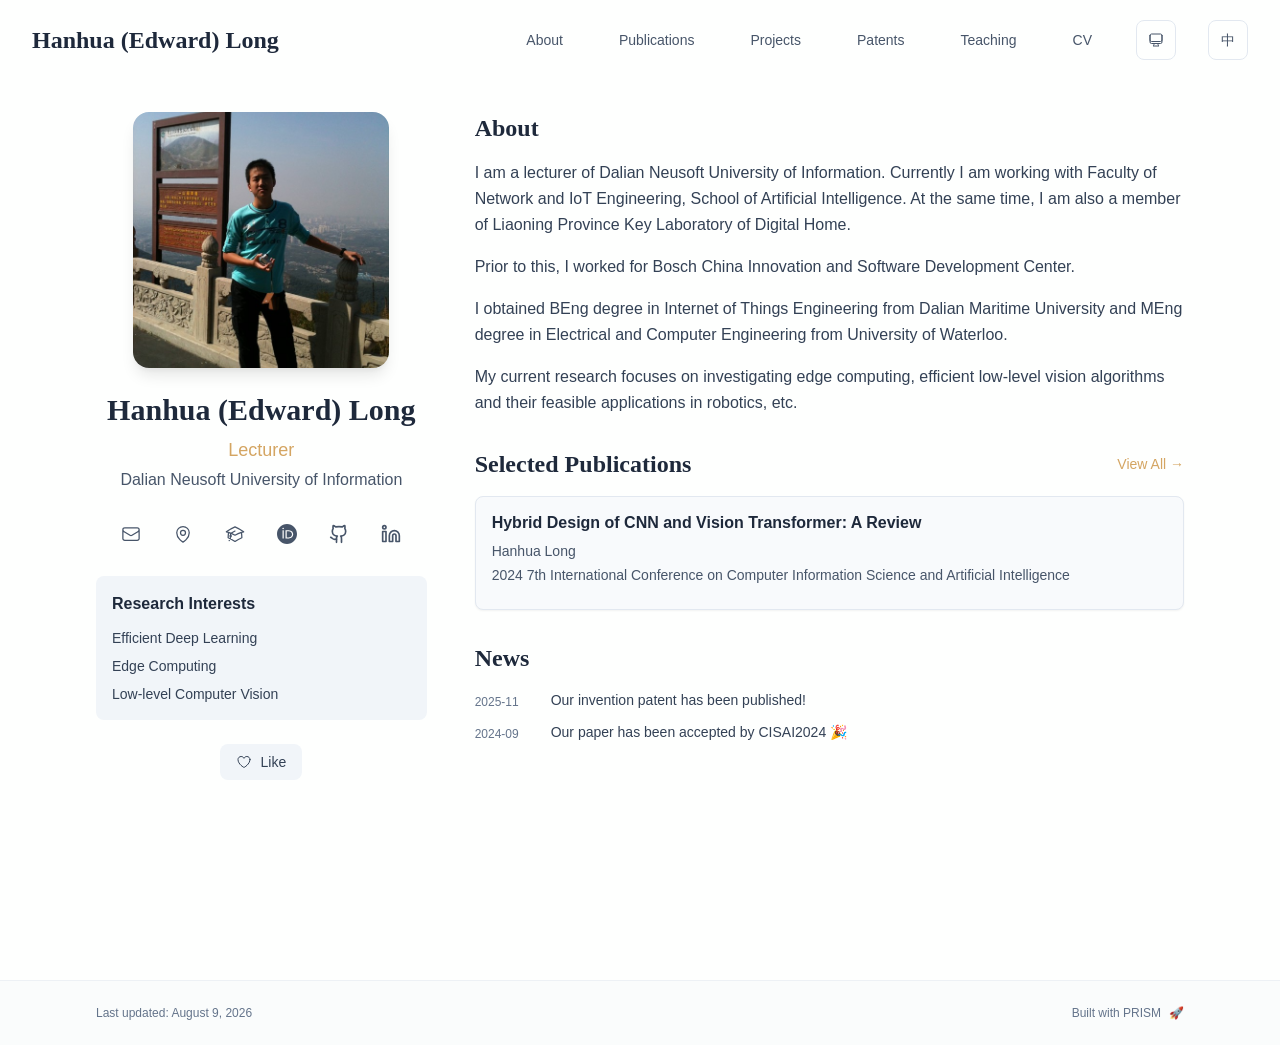
==== commit 35e131a5: "Update site" ====
--- a/index.html
+++ b/index.html
@@ -31,4 +31,4 @@
             </script><title>Hanhua (Edward) Long</title><meta name="description" content="Lecturer at Dalian Neusoft University of Information."/><meta name="author" content="Hanhua (Edward) Long"/><meta name="keywords" content="Hanhua (Edward) Long,PhD,Research,Dalian Neusoft University of Information"/><meta name="creator" content="Hanhua (Edward) Long"/><meta name="publisher" content="Hanhua (Edward) Long"/><meta property="og:title" content="Hanhua (Edward) Long"/><meta property="og:description" content="Lecturer at Dalian Neusoft University of Information."/><meta property="og:site_name" content="Hanhua (Edward) Long&#x27;s Academic Website"/><meta property="og:locale" content="en_US"/><meta property="og:type" content="website"/><meta name="twitter:card" content="summary"/><meta name="twitter:title" content="Hanhua (Edward) Long"/><meta name="twitter:description" content="Lecturer at Dalian Neusoft University of Information."/><link rel="icon" href="/favicon.svg"/><script>document.querySelectorAll('body link[rel="icon"], body link[rel="apple-touch-icon"]').forEach(el => document.head.appendChild(el))</script><script src="/_next/static/chunks/polyfills-42372ed130431b0a.js" noModule=""></script></head><body class="font-sans antialiased"><div style="visibility:hidden"><nav class="fixed top-0 left-0 right-0 z-50" data-headlessui-state=""><div class="transition-all duration-300 ease-out bg-transparent" style="transform:translateY(-100px)"><div class="max-w-7xl mx-auto px-4 sm:px-6 lg:px-8"><div class="flex justify-between items-center h-16 lg:h-20"><div class="flex-shrink-0" tabindex="0"><a class="text-xl lg:text-2xl font-serif font-semibold text-primary hover:text-accent transition-colors duration-200" href="/">Hanhua (Edward) Long</a></div><div class="hidden lg:block"><div class="ml-10 flex items-center space-x-8"><div class="flex items-baseline space-x-8"><a class="relative px-3 py-2 text-sm font-medium transition-all duration-200 rounded hover:bg-accent/10 hover:shadow-sm text-primary" href="/"><span class="relative z-10">About</span><div class="absolute inset-0 bg-accent/10 rounded-lg"></div></a><a class="relative px-3 py-2 text-sm font-medium transition-all duration-200 rounded hover:bg-accent/10 hover:shadow-sm text-neutral-600 hover:text-primary" href="/publications/"><span class="relative z-10">Publications</span></a><a class="relative px-3 py-2 text-sm font-medium transition-all duration-200 rounded hover:bg-accent/10 hover:shadow-sm text-neutral-600 hover:text-primary" href="/projects/"><span class="relative z-10">Projects</span></a><a class="relative px-3 py-2 text-sm font-medium transition-all duration-200 rounded hover:bg-accent/10 hover:shadow-sm text-neutral-600 hover:text-primary" href="/patents/"><span class="relative z-10">Patents</span></a><a class="relative px-3 py-2 text-sm font-medium transition-all duration-200 rounded hover:bg-accent/10 hover:shadow-sm text-neutral-600 hover:text-primary" href="/teaching/"><span class="relative z-10">Teaching</span></a><a class="relative px-3 py-2 text-sm font-medium transition-all duration-200 rounded hover:bg-accent/10 hover:shadow-sm text-neutral-600 hover:text-primary" href="/cv/"><span class="relative z-10">CV</span></a></div><div class="flex items-center justify-center w-10 h-10 rounded-lg border border-neutral-200 dark:border-[rgba(148,163,184,0.24)] bg-background dark:bg-neutral-800"><div class="w-4 h-4 rounded-full bg-neutral-300 animate-pulse"></div></div><div class="flex items-center justify-center w-10 h-10 rounded-lg border border-neutral-200 dark:border-[rgba(148,163,184,0.24)] bg-background dark:bg-neutral-800"><div class="w-6 h-3 rounded bg-neutral-300 animate-pulse"></div></div></div></div><div class="lg:hidden flex items-center space-x-2"><div class="flex items-center justify-center w-10 h-10 rounded-lg border border-neutral-200 dark:border-[rgba(148,163,184,0.24)] bg-background dark:bg-neutral-800"><div class="w-4 h-4 rounded-full bg-neutral-300 animate-pulse"></div></div><div class="flex items-center justify-center w-10 h-10 rounded-lg border border-neutral-200 dark:border-[rgba(148,163,184,0.24)] bg-background dark:bg-neutral-800"><div class="w-6 h-3 rounded bg-neutral-300 animate-pulse"></div></div><button class="inline-flex items-center justify-center p-2 rounded-md text-neutral-600 hover:text-primary hover:bg-neutral-100 dark:hover:bg-neutral-800 focus:outline-none focus:ring-2 focus:ring-inset focus:ring-accent transition-colors duration-200" id="headlessui-disclosure-button-«R7pdb»" type="button" aria-expanded="false" data-headlessui-state=""><span class="sr-only">Open main menu</span><div><svg xmlns="http://www.w3.org/2000/svg" fill="none" viewBox="0 0 24 24" stroke-width="1.5" stroke="currentColor" aria-hidden="true" data-slot="icon" class="block h-6 w-6"><path stroke-linecap="round" stroke-linejoin="round" d="M3.75 6.75h16.5M3.75 12h16.5m-16.5 5.25h16.5"></path></svg></div></button></div></div></div></div></nav><main class="min-h-screen pt-16 lg:pt-20"><div class="max-w-6xl mx-auto px-4 sm:px-6 lg:px-8 py-8 bg-background min-h-screen"><div class="grid grid-cols-1 lg:grid-cols-3 gap-12"><div class="lg:col-span-1"><div class="sticky top-8" style="opacity:0;transform:translateY(20px)"><div class="w-64 h-64 mx-auto mb-6 rounded-2xl overflow-hidden shadow-lg hover:shadow-xl transition-all duration-200 hover:scale-105"><img alt="Hanhua (Edward) Long" width="256" height="256" decoding="async" data-nimg="1" class="w-full h-full object-cover object-[32%_center]" style="color:transparent" src="/bio-edward.jpg"/></div><div class="text-center mb-6"><h1 class="text-3xl font-serif font-bold text-primary mb-2">Hanhua (Edward) Long</h1><p class="text-lg text-accent font-medium mb-1">Lecturer</p><p class="text-neutral-600 mb-2">Dalian Neusoft University of Information</p></div><div class="flex flex-wrap justify-center gap-3 sm:gap-4 mb-6 relative px-2"><div class="relative"><button class="p-2 sm:p-2 transition-colors duration-200 text-neutral-600 dark:text-neutral-400 hover:text-accent" aria-label="Email"><svg xmlns="http://www.w3.org/2000/svg" fill="none" viewBox="0 0 24 24" stroke-width="1.5" stroke="currentColor" aria-hidden="true" data-slot="icon" class="h-5 w-5"><path stroke-linecap="round" stroke-linejoin="round" d="M21.75 6.75v10.5a2.25 2.25 0 0 1-2.25 2.25h-15a2.25 2.25 0 0 1-2.25-2.25V6.75m19.5 0A2.25 2.25 0 0 0 19.5 4.5h-15a2.25 2.25 0 0 0-2.25 2.25m19.5 0v.243a2.25 2.25 0 0 1-1.07 1.916l-7.5 4.615a2.25 2.25 0 0 1-2.36 0L3.32 8.91a2.25 2.25 0 0 1-1.07-1.916V6.75"></path></svg></button></div><div class="relative"><button class="p-2 sm:p-2 transition-colors duration-200 text-neutral-600 dark:text-neutral-400 hover:text-accent" aria-label="Location"><svg xmlns="http://www.w3.org/2000/svg" fill="none" viewBox="0 0 24 24" stroke-width="1.5" stroke="currentColor" aria-hidden="true" data-slot="icon" class="h-5 w-5"><path stroke-linecap="round" stroke-linejoin="round" d="M15 10.5a3 3 0 1 1-6 0 3 3 0 0 1 6 0Z"></path><path stroke-linecap="round" stroke-linejoin="round" d="M19.5 10.5c0 7.142-7.5 11.25-7.5 11.25S4.5 17.642 4.5 10.5a7.5 7.5 0 1 1 15 0Z"></path></svg></button></div><a href="https://scholar.google.com" target="_blank" rel="noopener noreferrer" class="p-2 sm:p-2 text-neutral-600 dark:text-neutral-400 hover:text-accent transition-colors duration-200" aria-label="Google Scholar"><svg xmlns="http://www.w3.org/2000/svg" fill="none" viewBox="0 0 24 24" stroke-width="1.5" stroke="currentColor" aria-hidden="true" data-slot="icon" class="h-5 w-5"><path stroke-linecap="round" stroke-linejoin="round" d="M4.26 10.147a60.438 60.438 0 0 0-.491 6.347A48.62 48.62 0 0 1 12 20.904a48.62 48.62 0 0 1 8.232-4.41 60.46 60.46 0 0 0-.491-6.347m-15.482 0a50.636 50.636 0 0 0-2.658-.813A59.906 59.906 0 0 1 12 3.493a59.903 59.903 0 0 1 10.399 5.84c-.896.248-1.783.52-2.658.814m-15.482 0A50.717 50.717 0 0 1 12 13.489a50.702 50.702 0 0 1 7.74-3.342M6.75 15a.75.75 0 1 0 0-1.5.75.75 0 0 0 0 1.5Zm0 0v-3.675A55.378 55.378 0 0 1 12 8.443m-7.007 11.55A5.981 5.981 0 0 0 6.75 15.75v-1.5"></path></svg></a><a href="https://orcid.org" target="_blank" rel="noopener noreferrer" class="p-2 sm:p-2 text-neutral-600 dark:text-neutral-400 hover:text-accent transition-colors duration-200" aria-label="ORCID"><svg viewBox="0 0 24 24" fill="currentColor" class="h-5 w-5" xmlns="http://www.w3.org/2000/svg"><path d="M12 0C5.372 0 0 5.372 0 12s5.372 12 12 12 12-5.372 12-12S18.628 0 12 0zM7.369 4.378c.525 0 .947.431.947.947s-.422.947-.947.947a.95.95 0 0 1-.947-.947c0-.525.422-.947.947-.947zm-.722 3.038h1.444v10.041H6.647V7.416zm3.562 0h3.9c3.712 0 5.344 2.653 5.344 5.025 0 2.578-2.016 5.025-5.325 5.025h-3.919V7.416zm1.444 1.303v7.444h2.297c3.272 0 4.022-2.484 4.022-3.722 0-2.016-1.284-3.722-4.097-3.722h-2.222z"></path></svg></a><a href="https://github.com" target="_blank" rel="noopener noreferrer" class="p-2 sm:p-2 text-neutral-600 dark:text-neutral-400 hover:text-accent transition-colors duration-200" aria-label="GitHub"><svg xmlns="http://www.w3.org/2000/svg" width="24" height="24" viewBox="0 0 24 24" fill="none" stroke="currentColor" stroke-width="2" stroke-linecap="round" stroke-linejoin="round" class="lucide lucide-github h-5 w-5" aria-hidden="true"><path d="M15 22v-4a4.8 4.8 0 0 0-1-3.5c3 0 6-2 6-5.5.08-1.25-.27-2.48-1-3.5.28-1.15.28-2.35 0-3.5 0 0-1 0-3 1.5-2.64-.5-5.36-.5-8 0C6 2 5 2 5 2c-.3 1.15-.3 2.35 0 3.5A5.403 5.403 0 0 0 4 9c0 3.5 3 5.5 6 5.5-.39.49-.68 1.05-.85 1.65-.17.6-.22 1.23-.15 1.85v4"></path><path d="M9 18c-4.51 2-5-2-7-2"></path></svg></a><a href="https://linkedin.com" target="_blank" rel="noopener noreferrer" class="p-2 sm:p-2 text-neutral-600 dark:text-neutral-400 hover:text-accent transition-colors duration-200" aria-label="LinkedIn"><svg xmlns="http://www.w3.org/2000/svg" width="24" height="24" viewBox="0 0 24 24" fill="none" stroke="currentColor" stroke-width="2" stroke-linecap="round" stroke-linejoin="round" class="lucide lucide-linkedin h-5 w-5" aria-hidden="true"><path d="M16 8a6 6 0 0 1 6 6v7h-4v-7a2 2 0 0 0-2-2 2 2 0 0 0-2 2v7h-4v-7a6 6 0 0 1 6-6z"></path><rect width="4" height="12" x="2" y="9"></rect><circle cx="4" cy="4" r="2"></circle></svg></a></div><div class="bg-neutral-100 dark:bg-neutral-800 rounded-lg p-4 mb-6 hover:shadow-lg transition-all duration-200 hover:scale-[1.02]"><h3 class="font-semibold text-primary mb-3">Research Interests</h3><div class="space-y-2 text-sm text-neutral-700 dark:text-neutral-500"><div>Efficient Deep Learning</div><div>Edge Computing</div><div>Low-level Computer Vision</div></div></div><div class="flex justify-center"><div class="relative"><button class="flex items-center space-x-2 px-4 py-2 rounded-lg font-medium text-sm transition-all duration-200 bg-neutral-100 dark:bg-neutral-800 text-neutral-700 dark:text-neutral-500 hover:bg-red-50 dark:hover:bg-red-900/20 hover:text-red-600 dark:hover:text-red-400 cursor-pointer" tabindex="0"><svg xmlns="http://www.w3.org/2000/svg" fill="none" viewBox="0 0 24 24" stroke-width="1.5" stroke="currentColor" aria-hidden="true" data-slot="icon" class="h-4 w-4"><path stroke-linecap="round" stroke-linejoin="round" d="M21 8.25c0-2.485-2.099-4.5-4.688-4.5-1.935 0-3.597 1.126-4.312 2.733-.715-1.607-2.377-2.733-4.313-2.733C5.1 3.75 3 5.765 3 8.25c0 7.22 9 12 9 12s9-4.78 9-12Z"></path></svg><span>Like</span></button></div></div></div></div><div class="lg:col-span-2 space-y-8"><section id="about" class="scroll-mt-24 space-y-8"><section style="opacity:0;transform:translateY(20px)"><h2 class="text-2xl font-serif font-bold text-primary mb-4">About</h2><div class="text-neutral-700 dark:text-neutral-600 leading-relaxed"><p class="mb-4 last:mb-0">I am a lecturer of Dalian Neusoft University of Information. Currently I am working with Faculty of Network and IoT Engineering, School of Artificial Intelligence. At the same time, I am also a member of Liaoning Province Key Laboratory of Digital Home.</p>
 <p class="mb-4 last:mb-0">Prior to this, I worked for Bosch China Innovation and Software Development Center.</p>
 <p class="mb-4 last:mb-0">I obtained BEng degree in Internet of Things Engineering from Dalian Maritime University and MEng degree in Electrical and Computer Engineering from University of Waterloo.</p>
-<p class="mb-4 last:mb-0">My current research focuses on investigating edge computing, efficient low-level vision algorithms and their feasible applications in robotics, etc.</p></div></section><section style="opacity:0;transform:translateY(20px)"><div class="flex items-center justify-between mb-4"><h2 class="text-2xl font-serif font-bold text-primary">Selected Publications</h2><a class="text-accent hover:text-accent-dark text-sm font-medium transition-all duration-200 rounded hover:bg-accent/10 hover:shadow-sm" href="/publications/">View All →</a></div><div class="space-y-4"><div class="bg-neutral-50 dark:bg-neutral-800 p-4 rounded-lg shadow-sm border border-neutral-200 dark:border-[rgba(148,163,184,0.24)] hover:shadow-lg transition-all duration-200 hover:scale-[1.02]" style="opacity:0;transform:translateY(20px)"><h3 class="font-semibold text-primary mb-2 leading-tight">Hybrid Design of CNN and Vision Transformer: A Review</h3><p class="text-sm text-neutral-600 dark:text-neutral-500 mb-1"><span><span class=" ">Hanhua Long</span></span></p><p class="text-sm text-neutral-600 dark:text-neutral-500 mb-2">2024 7th International Conference on Computer Information Science and Artificial Intelligence</p></div></div></section><section style="opacity:0;transform:translateY(20px)"><h2 class="text-2xl font-serif font-bold text-primary mb-4">News</h2><div class="space-y-3"><div class="flex items-start space-x-3"><span class="text-xs text-neutral-500 mt-1 w-16 flex-shrink-0">2025-11</span><p class="text-sm text-neutral-700">Our invention patent has been published!</p></div><div class="flex items-start space-x-3"><span class="text-xs text-neutral-500 mt-1 w-16 flex-shrink-0">2024-09</span><p class="text-sm text-neutral-700">Our paper has been accepted by CISAI2024 🎉</p></div></div></section></section></div></div></div><!--$--><!--/$--><!--$--><!--/$--></main><footer class="border-t border-neutral-200/50 bg-neutral-50/50 dark:bg-neutral-900/50 dark:border-neutral-700/50"><div class="max-w-6xl mx-auto px-4 sm:px-6 lg:px-8 py-6"><div class="flex flex-col sm:flex-row justify-between items-center gap-2"><p class="text-xs text-neutral-500">Last updated: <!-- -->August 9, 2026</p><p class="text-xs text-neutral-500 flex items-center"><a href="https://github.com/xyjoey/PRISM" target="_blank" rel="noopener noreferrer">Built with PRISM</a><span class="ml-2">🚀</span></p></div></div></footer></div><script src="/_next/static/chunks/webpack-679b75d1c4c2027c.js" async=""></script><script>(self.__next_f=self.__next_f||[]).push([0])</script><script>self.__next_f.push([1,"1:\"$Sreact.fragment\"\n2:I[3719,[\"458\",\"static/chunks/458-673854777400c410.js\",\"874\",\"static/chunks/874-6cc630662f3664af.js\",\"773\",\"static/chunks/773-5a6ac09c124c43b1.js\",\"177\",\"static/chunks/app/layout-5ff2c9095ad9732a.js\"],\"ThemeProvider\"]\n3:I[4574,[\"458\",\"static/chunks/458-673854777400c410.js\",\"874\",\"static/chunks/874-6cc630662f3664af.js\",\"773\",\"static/chunks/773-5a6ac09c124c43b1.js\",\"177\",\"static/chunks/app/layout-5ff2c9095ad9732a.js\"],\"default\"]\n4:I[7555,[],\"\"]\n5:I[1295,[],\"\"]\n6:I[2548,[\"458\",\"static/chunks/458-673854777400c410.js\",\"874\",\"static/chunks/874-6cc630662f3664af.js\",\"773\",\"static/chunks/773-5a6ac09c124c43b1.js\",\"177\",\"static/chunks/app/layout-5ff2c9095ad9732a.js\"],\"default\"]\n7:I[7437,[\"458\",\"static/chunks/458-673854777400c410.js\",\"178\",\"static/chunks/178-595a94b9af1e67b5.js\",\"874\",\"static/chunks/874-6cc630662f3664af.js\",\"748\",\"static/chunks/748-24e9d325e429b441.js\",\"974\",\"static/chunks/app/page-4b90db043c9e987f.js\"],\"default\"]\n8:I[9507,[\"458\",\"static/chunks/458-673854777400c410.js\",\"178\",\"static/chunks/178-595a94b9af1e67b5.js\",\"874\",\"static/chunks/874-6cc630662f3664af.js\",\"748\",\"static/chunks/748-24e9d325e429b441.js\",\"974\",\"static/chunks/app/page-4b90db043c9e987f.js\"],\"default\"]\n9:I[5218,[\"458\",\"static/chunks/458-673854777400c410.js\",\"178\",\"static/chunks/178-595a94b9af1e67b5.js\",\"874\",\"static/chunks/874-6cc630662f3664af.js\",\"748\",\"static/chunks/748-24e9d325e429b441.js\",\"974\",\"static/chunks/app/page-4b90db043c9e987f.js\"],\"default\"]\nc:I[1990,[\"458\",\"static/chunks/458-673854777400c410.js\",\"178\",\"static/chunks/178-595a94b9af1e67b5.js\",\"874\",\"static/chunks/874-6cc630662f3664af.js\",\"748\",\"static/chunks/748-24e9d325e429b441.js\",\"974\",\"static/chunks/app/page-4b90db043c9e987f.js\"],\"default\"]\nd:I[9665,[],\"MetadataBoundary\"]\nf:I[9665,[],\"OutletBoundary\"]\n12:I[4911,[],\"AsyncMetadataOutlet\"]\n14:I[9665,[],\"ViewportBoundary\"]\n16:I[6614,[],\"\"]\n:HL[\"/_next/static/css/cb0a2efb18b02b60.css\",\"style\"]\na:T4d7,Convolutional Neural Network (CNN), with its remarkable feature extraction capabilities, has proven to perform su"])</script><script>self.__next_f.push([1,"perior in computer vision applications. Conversely, transformer-based models have transformed conventional neural network topologies, showing remarkable results in multiple application areas. In recent years, hybrid models combining CNN and Vision Transformer have been increasingly emerging, with extensive research continuously overcoming the weaknesses of both models, effectively leveraging their respective strengths to deliver outstanding performance in various vision tasks. In this paper, we offer an exhaustive examination of hybrid models that amalgamate the functionalities of CNN and Vision Transformer. Firstly, we provide a comprehensive overview of fundamental concepts of Vision Transformer and summarize the concepts and advantages of hybrid models. Secondly, we systematically review the design philosophy of hybrid models and highlight major representative hybrid models. Lastly, we conduct an in-depth analysis of the future research directions for hybrid models. Through this paper, we aim to provide insightful and valuable references for the design of hybrid models combining CNN and Vision Transformer.b:T6fb,@inproceedings{long2024hybrid,\n  author = {Long, Hanhua},\n  title = {Hybrid Design of CNN and Vision Transformer: A Review},\n  year = {2024},\n  isbn = {9798400707254},\n  publisher = {Association for Computing Machinery},\n  address = {New York, NY, USA},\n  url = {https://doi.org/10.1145/3703187.3703208},\n  doi = {10.1145/3703187.3703208},\n  abstract = {Convolutional Neural Network (CNN), with its remarkable feature extraction capabilities, has proven to perform superior in computer vision applications. Conversely, transformer-based models have transformed conventional neural network topologies, showing remarkable results in multiple application areas. In recent years, hybrid models combining CNN and Vision Transformer have been increasingly emerging, with extensive research continuously overcoming the weaknesses of both models, effectively leveraging their respective strengths to deliver outstanding per"])</script><script>self.__next_f.push([1,"formance in various vision tasks. In this paper, we offer an exhaustive examination of hybrid models that amalgamate the functionalities of CNN and Vision Transformer. Firstly, we provide a comprehensive overview of fundamental concepts of Vision Transformer and summarize the concepts and advantages of hybrid models. Secondly, we systematically review the design philosophy of hybrid models and highlight major representative hybrid models. Lastly, we conduct an in-depth analysis of the future research directions for hybrid models. Through this paper, we aim to provide insightful and valuable references for the design of hybrid models combining CNN and Vision Transformer.},\n  booktitle = {2024 7th International Conference on Computer Information Science and Artificial Intelligence},\n  pages = {121-127},\n  numpages = {7},\n  location = {},\n  series = {CISAI '24}\n}"])</script><script>self.__next_f.push([1,"0:{\"P\":null,\"b\":\"H6san0McnR9ySMmFo8mxv\",\"p\":\"\",\"c\":[\"\",\"\"],\"i\":false,\"f\":[[[\"\",{\"children\":[\"__PAGE__\",{}]},\"$undefined\",\"$undefined\",true],[\"\",[\"$\",\"$1\",\"c\",{\"children\":[[[\"$\",\"link\",\"0\",{\"rel\":\"stylesheet\",\"href\":\"/_next/static/css/cb0a2efb18b02b60.css\",\"precedence\":\"next\",\"crossOrigin\":\"$undefined\",\"nonce\":\"$undefined\"}]],[\"$\",\"html\",null,{\"lang\":\"en\",\"className\":\"scroll-smooth\",\"suppressHydrationWarning\":true,\"children\":[[\"$\",\"head\",null,{\"children\":[[\"$\",\"link\",null,{\"rel\":\"icon\",\"href\":\"/favicon.svg\",\"type\":\"image/svg+xml\"}],[\"$\",\"script\",null,{\"dangerouslySetInnerHTML\":{\"__html\":\"\\n              try {\\n                const saved = localStorage.getItem('lang-storage');\\n                const parsed = saved ? JSON.parse(saved) : null;\\n                const lang = parsed?.state?.lang || 'en';\\n                document.documentElement.lang = lang === 'zh' ? 'zh-CN' : 'en';\\n              } catch (e) {}\\n            \"}}],[\"$\",\"link\",null,{\"rel\":\"dns-prefetch\",\"href\":\"https://google-fonts.jialeliu.com\"}],[\"$\",\"link\",null,{\"rel\":\"preconnect\",\"href\":\"https://google-fonts.jialeliu.com\",\"crossOrigin\":\"\"}],[\"$\",\"link\",null,{\"rel\":\"preload\",\"as\":\"style\",\"href\":\"https://google-fonts.jialeliu.com/css2?family=Inter:wght@300;400;500;600;700\u0026family=Crimson+Text:ital,wght@0,400;0,600;1,400\u0026display=swap\"}],[\"$\",\"link\",null,{\"rel\":\"stylesheet\",\"id\":\"gfonts-css\",\"href\":\"https://google-fonts.jialeliu.com/css2?family=Inter:wght@300;400;500;600;700\u0026family=Crimson+Text:ital,wght@0,400;0,600;1,400\u0026display=swap\",\"media\":\"print\",\"suppressHydrationWarning\":true}],[\"$\",\"script\",null,{\"dangerouslySetInnerHTML\":{\"__html\":\"\\n              (function(){\\n                var l = document.getElementById('gfonts-css');\\n                if (!l) return;\\n                if (l.media !== 'all') {\\n                  l.addEventListener('load', function(){ try { l.media = 'all'; } catch(e){} });\\n                }\\n              })();\\n            \"}}],[\"$\",\"noscript\",null,{\"children\":[\"$\",\"link\",null,{\"rel\":\"stylesheet\",\"href\":\"https://google-fonts.jialeliu.com/css2?family=Inter:wght@300;400;500;600;700\u0026family=Crimson+Text:ital,wght@0,400;0,600;1,400\u0026display=swap\"}]}],[\"$\",\"script\",null,{\"dangerouslySetInnerHTML\":{\"__html\":\"\\n              try {\\n                const theme = localStorage.getItem('theme-storage');\\n                const parsed = theme ? JSON.parse(theme) : null;\\n                const setting = parsed?.state?.theme || 'system';\\n                const prefersDark = typeof window !== 'undefined' \u0026\u0026 window.matchMedia \u0026\u0026 window.matchMedia('(prefers-color-scheme: dark)').matches;\\n                const effective = setting === 'dark' ? 'dark' : (setting === 'light' ? 'light' : (prefersDark ? 'dark' : 'light'));\\n                var root = document.documentElement;\\n                root.classList.add(effective);\\n                root.setAttribute('data-theme', effective);\\n              } catch (e) {\\n                var root = document.documentElement;\\n                root.classList.add('light');\\n                root.setAttribute('data-theme', 'light');\\n              }\\n            \"}}]]}],[\"$\",\"body\",null,{\"className\":\"font-sans antialiased\",\"children\":[\"$\",\"$L2\",null,{\"children\":[[\"$\",\"$L3\",null,{\"itemsByLang\":{\"en\":[{\"title\":\"About\",\"type\":\"page\",\"target\":\"about\",\"href\":\"/\"},{\"title\":\"Publications\",\"type\":\"page\",\"target\":\"publications\",\"href\":\"/publications\"},{\"title\":\"Projects\",\"type\":\"page\",\"target\":\"projects\",\"href\":\"/projects\"},{\"title\":\"Patents\",\"type\":\"page\",\"target\":\"patents\",\"href\":\"/patents\"},{\"title\":\"Teaching\",\"type\":\"page\",\"target\":\"teaching\",\"href\":\"/teaching\"},{\"title\":\"CV\",\"type\":\"page\",\"target\":\"cv\",\"href\":\"/cv\"}],\"zh\":[{\"title\":\"关于\",\"type\":\"page\",\"target\":\"about\",\"href\":\"/\"},{\"title\":\"论文\",\"type\":\"page\",\"target\":\"publications\",\"href\":\"/publications\"},{\"title\":\"项目\",\"type\":\"page\",\"target\":\"projects\",\"href\":\"/projects\"},{\"title\":\"专利\",\"type\":\"page\",\"target\":\"patents\",\"href\":\"/patents\"},{\"title\":\"教学\",\"type\":\"page\",\"target\":\"teaching\",\"href\":\"/teaching\"},{\"title\":\"简历\",\"type\":\"page\",\"target\":\"cv\",\"href\":\"/cv\"}]},\"siteTitle\":{\"en\":\"Hanhua (Edward) Long\",\"zh\":\"龙瀚华\"},\"enableOnePageMode\":false}],[\"$\",\"main\",null,{\"className\":\"min-h-screen pt-16 lg:pt-20\",\"children\":[\"$\",\"$L4\",null,{\"parallelRouterKey\":\"children\",\"error\":\"$undefined\",\"errorStyles\":\"$undefined\",\"errorScripts\":\"$undefined\",\"template\":[\"$\",\"$L5\",null,{}],\"templateStyles\":\"$undefined\",\"templateScripts\":\"$undefined\",\"notFound\":[[[\"$\",\"title\",null,{\"children\":\"404: This page could not be found.\"}],[\"$\",\"div\",null,{\"style\":{\"fontFamily\":\"system-ui,\\\"Segoe UI\\\",Roboto,Helvetica,Arial,sans-serif,\\\"Apple Color Emoji\\\",\\\"Segoe UI Emoji\\\"\",\"height\":\"100vh\",\"textAlign\":\"center\",\"display\":\"flex\",\"flexDirection\":\"column\",\"alignItems\":\"center\",\"justifyContent\":\"center\"},\"children\":[\"$\",\"div\",null,{\"children\":[[\"$\",\"style\",null,{\"dangerouslySetInnerHTML\":{\"__html\":\"body{color:#000;background:#fff;margin:0}.next-error-h1{border-right:1px solid rgba(0,0,0,.3)}@media (prefers-color-scheme:dark){body{color:#fff;background:#000}.next-error-h1{border-right:1px solid rgba(255,255,255,.3)}}\"}}],[\"$\",\"h1\",null,{\"className\":\"next-error-h1\",\"style\":{\"display\":\"inline-block\",\"margin\":\"0 20px 0 0\",\"padding\":\"0 23px 0 0\",\"fontSize\":24,\"fontWeight\":500,\"verticalAlign\":\"top\",\"lineHeight\":\"49px\"},\"children\":404}],[\"$\",\"div\",null,{\"style\":{\"display\":\"inline-block\"},\"children\":[\"$\",\"h2\",null,{\"style\":{\"fontSize\":14,\"fontWeight\":400,\"lineHeight\":\"49px\",\"margin\":0},\"children\":\"This page could not be found.\"}]}]]}]}]],[]],\"forbidden\":\"$undefined\",\"unauthorized\":\"$undefined\"}]}],[\"$\",\"$L6\",null,{\"lastUpdated\":\"August 9, 2026\"}]]}]}]]}]]}],{\"children\":[\"__PAGE__\",[\"$\",\"$1\",\"c\",{\"children\":[[\"$\",\"div\",null,{\"className\":\"max-w-6xl mx-auto px-4 sm:px-6 lg:px-8 py-8 bg-background min-h-screen\",\"children\":[\"$\",\"div\",null,{\"className\":\"grid grid-cols-1 lg:grid-cols-3 gap-12\",\"children\":[[\"$\",\"div\",null,{\"className\":\"lg:col-span-1\",\"children\":[\"$\",\"$L7\",null,{\"authorByLang\":{\"en\":{\"name\":\"Hanhua (Edward) Long\",\"title\":\"Lecturer\",\"institution\":\"Dalian Neusoft University of Information\",\"avatar\":\"/bio-edward.jpg\"},\"zh\":{\"name\":\"龙瀚华\",\"title\":\"专任教师\",\"institution\":\"大连东软信息学院\",\"avatar\":\"/bio-edward.jpg\"}},\"social\":{\"email\":\"longhanhua@neusoft.edu.cn\",\"location\":\"Dalian, China\",\"location_url\":\"https://maps.google.com\",\"location_details\":[\"A3 Building,\",\"8 Software Park Road, Dalian, China\"],\"google_scholar\":\"https://scholar.google.com\",\"orcid\":\"https://orcid.org\",\"github\":\"https://github.com\",\"linkedin\":\"https://linkedin.com\"},\"features\":{\"enable_likes\":true,\"enable_one_page_mode\":false},\"researchInterestsByLang\":{\"en\":[\"Efficient Deep Learning\",\"Edge Computing\",\"Low-level Computer Vision\"],\"zh\":[\"高效深度学习\",\"边缘计算\",\"底层计算机视觉\"]}}]}],[\"$\",\"div\",null,{\"className\":\"lg:col-span-2 space-y-8\",\"children\":[[\"$\",\"section\",\"about\",{\"id\":\"about\",\"className\":\"scroll-mt-24 space-y-8\",\"children\":[[[\"$\",\"$L8\",\"about\",{\"content\":{\"en\":\"I am a lecturer of Dalian Neusoft University of Information. Currently I am working with Faculty of Network and IoT Engineering, School of Artificial Intelligence. At the same time, I am also a member of Liaoning Province Key Laboratory of Digital Home.\\n\\nPrior to this, I worked for Bosch China Innovation and Software Development Center.\\n\\nI obtained BEng degree in Internet of Things Engineering from Dalian Maritime University and MEng degree in Electrical and Computer Engineering from University of Waterloo.\\n\\nMy current research focuses on investigating edge computing, efficient low-level vision algorithms and their feasible applications in robotics, etc.\",\"zh\":\"我是大连东软信息学院网络与物联网工程系的专任教师，同时是辽宁省数字家庭重点实验室的一员。  \\n\\n此前，我曾在博世中国创新与软件开发中心工作。  \\n\\n我先后获得大连海事大学物联网工程学士学位和滑铁卢大学电气与计算机工程硕士学位。  \\n\\n目前的研究主要聚焦于边缘计算、高效低层视觉算法及其在机器人等场景上可行应用的探索。\\n\"},\"title\":{\"en\":\"About\",\"zh\":\"关于我\"}}],[\"$\",\"$L9\",\"featured_publications\",{\"publications\":[{\"id\":\"long2024hybrid\",\"title\":\"Hybrid Design of CNN and Vision Transformer: A Review\",\"authors\":[{\"name\":\"Hanhua Long\",\"isHighlighted\":false,\"isCorresponding\":false,\"isCoAuthor\":false}],\"year\":2024,\"type\":\"conference\",\"status\":\"published\",\"tags\":[\"CNN\",\"Computer Vision\",\"Hybrid Model\",\"Vision Transformer\"],\"keywords\":\"$0:f:0:1:2:children:1:props:children:0:props:children:props:children:1:props:children:0:props:children:0:1:props:publications:0:tags\",\"researchArea\":\"transformer-architectures\",\"journal\":\"\",\"conference\":\"2024 7th International Conference on Computer Information Science and Artificial Intelligence\",\"pages\":\"121-127\",\"doi\":\"10.1145/3703187.3703208\",\"url\":\"https://doi.org/10.1145/3703187.3703208\",\"abstract\":\"$a\",\"description\":\"\",\"selected\":true,\"bibtex\":\"$b\"}],\"title\":{\"en\":\"Selected Publications\",\"zh\":\"精选论文\"},\"enableOnePageMode\":false}],[\"$\",\"$Lc\",\"news\",{\"items\":{\"en\":[{\"date\":\"2025-11\",\"content\":\"Our invention patent has been published!\"},{\"date\":\"2024-09\",\"content\":\"Our paper has been accepted by CISAI2024 🎉\"}],\"zh\":[{\"date\":\"2025-11\",\"content\":\"专利《一种基于亮度对齐的HDR视频重建方法》已公开。\"},{\"date\":\"2024-09\",\"content\":\"论文《Hybrid Design of CNN and Vision Transformer: A Review》被CISAI2024接收 🎉\"}]},\"title\":{\"en\":\"News\",\"zh\":\"新闻动态\"}}]],false,false,false]}]]}]]}]}],[\"$\",\"$Ld\",null,{\"children\":\"$Le\"}],null,[\"$\",\"$Lf\",null,{\"children\":[\"$L10\",\"$L11\",[\"$\",\"$L12\",null,{\"promise\":\"$@13\"}]]}]]}],{},null,false]},null,false],[\"$\",\"$1\",\"h\",{\"children\":[null,[\"$\",\"$1\",\"mQYbz7T-6ON6F46wGEZA8\",{\"children\":[[\"$\",\"$L14\",null,{\"children\":\"$L15\"}],null]}],null]}],false]],\"m\":\"$undefined\",\"G\":[\"$16\",\"$undefined\"],\"s\":false,\"S\":true}\n"])</script><script>self.__next_f.push([1,"17:\"$Sreact.suspense\"\n18:I[4911,[],\"AsyncMetadata\"]\ne:[\"$\",\"$17\",null,{\"fallback\":null,\"children\":[\"$\",\"$L18\",null,{\"promise\":\"$@19\"}]}]\n"])</script><script>self.__next_f.push([1,"11:null\n"])</script><script>self.__next_f.push([1,"15:[[\"$\",\"meta\",\"0\",{\"charSet\":\"utf-8\"}],[\"$\",\"meta\",\"1\",{\"name\":\"viewport\",\"content\":\"width=device-width, initial-scale=1\"}]]\n10:null\n"])</script><script>self.__next_f.push([1,"19:{\"metadata\":[[\"$\",\"title\",\"0\",{\"children\":\"Hanhua (Edward) Long\"}],[\"$\",\"meta\",\"1\",{\"name\":\"description\",\"content\":\"Lecturer at Dalian Neusoft University of Information.\"}],[\"$\",\"meta\",\"2\",{\"name\":\"author\",\"content\":\"Hanhua (Edward) Long\"}],[\"$\",\"meta\",\"3\",{\"name\":\"keywords\",\"content\":\"Hanhua (Edward) Long,PhD,Research,Dalian Neusoft University of Information\"}],[\"$\",\"meta\",\"4\",{\"name\":\"creator\",\"content\":\"Hanhua (Edward) Long\"}],[\"$\",\"meta\",\"5\",{\"name\":\"publisher\",\"content\":\"Hanhua (Edward) Long\"}],[\"$\",\"meta\",\"6\",{\"property\":\"og:title\",\"content\":\"Hanhua (Edward) Long\"}],[\"$\",\"meta\",\"7\",{\"property\":\"og:description\",\"content\":\"Lecturer at Dalian Neusoft University of Information.\"}],[\"$\",\"meta\",\"8\",{\"property\":\"og:site_name\",\"content\":\"Hanhua (Edward) Long's Academic Website\"}],[\"$\",\"meta\",\"9\",{\"property\":\"og:locale\",\"content\":\"en_US\"}],[\"$\",\"meta\",\"10\",{\"property\":\"og:type\",\"content\":\"website\"}],[\"$\",\"meta\",\"11\",{\"name\":\"twitter:card\",\"content\":\"summary\"}],[\"$\",\"meta\",\"12\",{\"name\":\"twitter:title\",\"content\":\"Hanhua (Edward) Long\"}],[\"$\",\"meta\",\"13\",{\"name\":\"twitter:description\",\"content\":\"Lecturer at Dalian Neusoft University of Information.\"}],[\"$\",\"link\",\"14\",{\"rel\":\"icon\",\"href\":\"/favicon.svg\"}]],\"error\":null,\"digest\":\"$undefined\"}\n13:{\"metadata\":\"$19:metadata\",\"error\":null,\"digest\":\"$undefined\"}\n"])</script></body></html>+<p class="mb-4 last:mb-0">My current research focuses on investigating edge computing, efficient low-level vision algorithms and their feasible applications in robotics, etc.</p></div></section><section style="opacity:0;transform:translateY(20px)"><div class="flex items-center justify-between mb-4"><h2 class="text-2xl font-serif font-bold text-primary">Selected Publications</h2><a class="text-accent hover:text-accent-dark text-sm font-medium transition-all duration-200 rounded hover:bg-accent/10 hover:shadow-sm" href="/publications/">View All →</a></div><div class="space-y-4"><div class="bg-neutral-50 dark:bg-neutral-800 p-4 rounded-lg shadow-sm border border-neutral-200 dark:border-[rgba(148,163,184,0.24)] hover:shadow-lg transition-all duration-200 hover:scale-[1.02]" style="opacity:0;transform:translateY(20px)"><h3 class="font-semibold text-primary mb-2 leading-tight">Hybrid Design of CNN and Vision Transformer: A Review</h3><p class="text-sm text-neutral-600 dark:text-neutral-500 mb-1"><span><span class=" ">Hanhua Long</span></span></p><p class="text-sm text-neutral-600 dark:text-neutral-500 mb-2">2024 7th International Conference on Computer Information Science and Artificial Intelligence</p></div></div></section><section style="opacity:0;transform:translateY(20px)"><h2 class="text-2xl font-serif font-bold text-primary mb-4">News</h2><div class="space-y-3"><div class="flex items-start space-x-3"><span class="text-xs text-neutral-500 mt-1 w-16 flex-shrink-0">2025-11</span><p class="text-sm text-neutral-700">Our invention patent has been published!</p></div><div class="flex items-start space-x-3"><span class="text-xs text-neutral-500 mt-1 w-16 flex-shrink-0">2024-09</span><p class="text-sm text-neutral-700">Our paper has been accepted by CISAI2024 🎉</p></div></div></section></section></div></div></div><!--$--><!--/$--><!--$--><!--/$--></main><footer class="border-t border-neutral-200/50 bg-neutral-50/50 dark:bg-neutral-900/50 dark:border-neutral-700/50"><div class="max-w-6xl mx-auto px-4 sm:px-6 lg:px-8 py-6"><div class="flex flex-col sm:flex-row justify-between items-center gap-2"><p class="text-xs text-neutral-500">Last updated: <!-- -->August 9, 2026</p><p class="text-xs text-neutral-500 flex items-center"><a href="https://github.com/xyjoey/PRISM" target="_blank" rel="noopener noreferrer">Built with PRISM</a><span class="ml-2">🚀</span></p></div></div></footer></div><script src="/_next/static/chunks/webpack-679b75d1c4c2027c.js" async=""></script><script>(self.__next_f=self.__next_f||[]).push([0])</script><script>self.__next_f.push([1,"1:\"$Sreact.fragment\"\n2:I[3719,[\"458\",\"static/chunks/458-673854777400c410.js\",\"874\",\"static/chunks/874-6cc630662f3664af.js\",\"773\",\"static/chunks/773-5a6ac09c124c43b1.js\",\"177\",\"static/chunks/app/layout-5ff2c9095ad9732a.js\"],\"ThemeProvider\"]\n3:I[4574,[\"458\",\"static/chunks/458-673854777400c410.js\",\"874\",\"static/chunks/874-6cc630662f3664af.js\",\"773\",\"static/chunks/773-5a6ac09c124c43b1.js\",\"177\",\"static/chunks/app/layout-5ff2c9095ad9732a.js\"],\"default\"]\n4:I[7555,[],\"\"]\n5:I[1295,[],\"\"]\n6:I[2548,[\"458\",\"static/chunks/458-673854777400c410.js\",\"874\",\"static/chunks/874-6cc630662f3664af.js\",\"773\",\"static/chunks/773-5a6ac09c124c43b1.js\",\"177\",\"static/chunks/app/layout-5ff2c9095ad9732a.js\"],\"default\"]\n7:I[7437,[\"458\",\"static/chunks/458-673854777400c410.js\",\"178\",\"static/chunks/178-595a94b9af1e67b5.js\",\"874\",\"static/chunks/874-6cc630662f3664af.js\",\"748\",\"static/chunks/748-24e9d325e429b441.js\",\"974\",\"static/chunks/app/page-4b90db043c9e987f.js\"],\"default\"]\n8:I[9507,[\"458\",\"static/chunks/458-673854777400c410.js\",\"178\",\"static/chunks/178-595a94b9af1e67b5.js\",\"874\",\"static/chunks/874-6cc630662f3664af.js\",\"748\",\"static/chunks/748-24e9d325e429b441.js\",\"974\",\"static/chunks/app/page-4b90db043c9e987f.js\"],\"default\"]\n9:I[5218,[\"458\",\"static/chunks/458-673854777400c410.js\",\"178\",\"static/chunks/178-595a94b9af1e67b5.js\",\"874\",\"static/chunks/874-6cc630662f3664af.js\",\"748\",\"static/chunks/748-24e9d325e429b441.js\",\"974\",\"static/chunks/app/page-4b90db043c9e987f.js\"],\"default\"]\nc:I[1990,[\"458\",\"static/chunks/458-673854777400c410.js\",\"178\",\"static/chunks/178-595a94b9af1e67b5.js\",\"874\",\"static/chunks/874-6cc630662f3664af.js\",\"748\",\"static/chunks/748-24e9d325e429b441.js\",\"974\",\"static/chunks/app/page-4b90db043c9e987f.js\"],\"default\"]\nd:I[9665,[],\"MetadataBoundary\"]\nf:I[9665,[],\"OutletBoundary\"]\n12:I[4911,[],\"AsyncMetadataOutlet\"]\n14:I[9665,[],\"ViewportBoundary\"]\n16:I[6614,[],\"\"]\n:HL[\"/_next/static/css/cb0a2efb18b02b60.css\",\"style\"]\na:T4d7,Convolutional Neural Network (CNN), with its remarkable feature extraction capabilities, has proven to perform su"])</script><script>self.__next_f.push([1,"perior in computer vision applications. Conversely, transformer-based models have transformed conventional neural network topologies, showing remarkable results in multiple application areas. In recent years, hybrid models combining CNN and Vision Transformer have been increasingly emerging, with extensive research continuously overcoming the weaknesses of both models, effectively leveraging their respective strengths to deliver outstanding performance in various vision tasks. In this paper, we offer an exhaustive examination of hybrid models that amalgamate the functionalities of CNN and Vision Transformer. Firstly, we provide a comprehensive overview of fundamental concepts of Vision Transformer and summarize the concepts and advantages of hybrid models. Secondly, we systematically review the design philosophy of hybrid models and highlight major representative hybrid models. Lastly, we conduct an in-depth analysis of the future research directions for hybrid models. Through this paper, we aim to provide insightful and valuable references for the design of hybrid models combining CNN and Vision Transformer.b:T6fb,@inproceedings{long2024hybrid,\n  author = {Long, Hanhua},\n  title = {Hybrid Design of CNN and Vision Transformer: A Review},\n  year = {2024},\n  isbn = {9798400707254},\n  publisher = {Association for Computing Machinery},\n  address = {New York, NY, USA},\n  url = {https://doi.org/10.1145/3703187.3703208},\n  doi = {10.1145/3703187.3703208},\n  abstract = {Convolutional Neural Network (CNN), with its remarkable feature extraction capabilities, has proven to perform superior in computer vision applications. Conversely, transformer-based models have transformed conventional neural network topologies, showing remarkable results in multiple application areas. In recent years, hybrid models combining CNN and Vision Transformer have been increasingly emerging, with extensive research continuously overcoming the weaknesses of both models, effectively leveraging their respective strengths to deliver outstanding per"])</script><script>self.__next_f.push([1,"formance in various vision tasks. In this paper, we offer an exhaustive examination of hybrid models that amalgamate the functionalities of CNN and Vision Transformer. Firstly, we provide a comprehensive overview of fundamental concepts of Vision Transformer and summarize the concepts and advantages of hybrid models. Secondly, we systematically review the design philosophy of hybrid models and highlight major representative hybrid models. Lastly, we conduct an in-depth analysis of the future research directions for hybrid models. Through this paper, we aim to provide insightful and valuable references for the design of hybrid models combining CNN and Vision Transformer.},\n  booktitle = {2024 7th International Conference on Computer Information Science and Artificial Intelligence},\n  pages = {121-127},\n  numpages = {7},\n  location = {},\n  series = {CISAI '24}\n}"])</script><script>self.__next_f.push([1,"0:{\"P\":null,\"b\":\"0MLSaUaiMAwprM9Ldjdwm\",\"p\":\"\",\"c\":[\"\",\"\"],\"i\":false,\"f\":[[[\"\",{\"children\":[\"__PAGE__\",{}]},\"$undefined\",\"$undefined\",true],[\"\",[\"$\",\"$1\",\"c\",{\"children\":[[[\"$\",\"link\",\"0\",{\"rel\":\"stylesheet\",\"href\":\"/_next/static/css/cb0a2efb18b02b60.css\",\"precedence\":\"next\",\"crossOrigin\":\"$undefined\",\"nonce\":\"$undefined\"}]],[\"$\",\"html\",null,{\"lang\":\"en\",\"className\":\"scroll-smooth\",\"suppressHydrationWarning\":true,\"children\":[[\"$\",\"head\",null,{\"children\":[[\"$\",\"link\",null,{\"rel\":\"icon\",\"href\":\"/favicon.svg\",\"type\":\"image/svg+xml\"}],[\"$\",\"script\",null,{\"dangerouslySetInnerHTML\":{\"__html\":\"\\n              try {\\n                const saved = localStorage.getItem('lang-storage');\\n                const parsed = saved ? JSON.parse(saved) : null;\\n                const lang = parsed?.state?.lang || 'en';\\n                document.documentElement.lang = lang === 'zh' ? 'zh-CN' : 'en';\\n              } catch (e) {}\\n            \"}}],[\"$\",\"link\",null,{\"rel\":\"dns-prefetch\",\"href\":\"https://google-fonts.jialeliu.com\"}],[\"$\",\"link\",null,{\"rel\":\"preconnect\",\"href\":\"https://google-fonts.jialeliu.com\",\"crossOrigin\":\"\"}],[\"$\",\"link\",null,{\"rel\":\"preload\",\"as\":\"style\",\"href\":\"https://google-fonts.jialeliu.com/css2?family=Inter:wght@300;400;500;600;700\u0026family=Crimson+Text:ital,wght@0,400;0,600;1,400\u0026display=swap\"}],[\"$\",\"link\",null,{\"rel\":\"stylesheet\",\"id\":\"gfonts-css\",\"href\":\"https://google-fonts.jialeliu.com/css2?family=Inter:wght@300;400;500;600;700\u0026family=Crimson+Text:ital,wght@0,400;0,600;1,400\u0026display=swap\",\"media\":\"print\",\"suppressHydrationWarning\":true}],[\"$\",\"script\",null,{\"dangerouslySetInnerHTML\":{\"__html\":\"\\n              (function(){\\n                var l = document.getElementById('gfonts-css');\\n                if (!l) return;\\n                if (l.media !== 'all') {\\n                  l.addEventListener('load', function(){ try { l.media = 'all'; } catch(e){} });\\n                }\\n              })();\\n            \"}}],[\"$\",\"noscript\",null,{\"children\":[\"$\",\"link\",null,{\"rel\":\"stylesheet\",\"href\":\"https://google-fonts.jialeliu.com/css2?family=Inter:wght@300;400;500;600;700\u0026family=Crimson+Text:ital,wght@0,400;0,600;1,400\u0026display=swap\"}]}],[\"$\",\"script\",null,{\"dangerouslySetInnerHTML\":{\"__html\":\"\\n              try {\\n                const theme = localStorage.getItem('theme-storage');\\n                const parsed = theme ? JSON.parse(theme) : null;\\n                const setting = parsed?.state?.theme || 'system';\\n                const prefersDark = typeof window !== 'undefined' \u0026\u0026 window.matchMedia \u0026\u0026 window.matchMedia('(prefers-color-scheme: dark)').matches;\\n                const effective = setting === 'dark' ? 'dark' : (setting === 'light' ? 'light' : (prefersDark ? 'dark' : 'light'));\\n                var root = document.documentElement;\\n                root.classList.add(effective);\\n                root.setAttribute('data-theme', effective);\\n              } catch (e) {\\n                var root = document.documentElement;\\n                root.classList.add('light');\\n                root.setAttribute('data-theme', 'light');\\n              }\\n            \"}}]]}],[\"$\",\"body\",null,{\"className\":\"font-sans antialiased\",\"children\":[\"$\",\"$L2\",null,{\"children\":[[\"$\",\"$L3\",null,{\"itemsByLang\":{\"en\":[{\"title\":\"About\",\"type\":\"page\",\"target\":\"about\",\"href\":\"/\"},{\"title\":\"Publications\",\"type\":\"page\",\"target\":\"publications\",\"href\":\"/publications\"},{\"title\":\"Projects\",\"type\":\"page\",\"target\":\"projects\",\"href\":\"/projects\"},{\"title\":\"Patents\",\"type\":\"page\",\"target\":\"patents\",\"href\":\"/patents\"},{\"title\":\"Teaching\",\"type\":\"page\",\"target\":\"teaching\",\"href\":\"/teaching\"},{\"title\":\"CV\",\"type\":\"page\",\"target\":\"cv\",\"href\":\"/cv\"}],\"zh\":[{\"title\":\"关于\",\"type\":\"page\",\"target\":\"about\",\"href\":\"/\"},{\"title\":\"论文\",\"type\":\"page\",\"target\":\"publications\",\"href\":\"/publications\"},{\"title\":\"项目\",\"type\":\"page\",\"target\":\"projects\",\"href\":\"/projects\"},{\"title\":\"专利\",\"type\":\"page\",\"target\":\"patents\",\"href\":\"/patents\"},{\"title\":\"教学\",\"type\":\"page\",\"target\":\"teaching\",\"href\":\"/teaching\"},{\"title\":\"简历\",\"type\":\"page\",\"target\":\"cv\",\"href\":\"/cv\"}]},\"siteTitle\":{\"en\":\"Hanhua (Edward) Long\",\"zh\":\"龙瀚华\"},\"enableOnePageMode\":false}],[\"$\",\"main\",null,{\"className\":\"min-h-screen pt-16 lg:pt-20\",\"children\":[\"$\",\"$L4\",null,{\"parallelRouterKey\":\"children\",\"error\":\"$undefined\",\"errorStyles\":\"$undefined\",\"errorScripts\":\"$undefined\",\"template\":[\"$\",\"$L5\",null,{}],\"templateStyles\":\"$undefined\",\"templateScripts\":\"$undefined\",\"notFound\":[[[\"$\",\"title\",null,{\"children\":\"404: This page could not be found.\"}],[\"$\",\"div\",null,{\"style\":{\"fontFamily\":\"system-ui,\\\"Segoe UI\\\",Roboto,Helvetica,Arial,sans-serif,\\\"Apple Color Emoji\\\",\\\"Segoe UI Emoji\\\"\",\"height\":\"100vh\",\"textAlign\":\"center\",\"display\":\"flex\",\"flexDirection\":\"column\",\"alignItems\":\"center\",\"justifyContent\":\"center\"},\"children\":[\"$\",\"div\",null,{\"children\":[[\"$\",\"style\",null,{\"dangerouslySetInnerHTML\":{\"__html\":\"body{color:#000;background:#fff;margin:0}.next-error-h1{border-right:1px solid rgba(0,0,0,.3)}@media (prefers-color-scheme:dark){body{color:#fff;background:#000}.next-error-h1{border-right:1px solid rgba(255,255,255,.3)}}\"}}],[\"$\",\"h1\",null,{\"className\":\"next-error-h1\",\"style\":{\"display\":\"inline-block\",\"margin\":\"0 20px 0 0\",\"padding\":\"0 23px 0 0\",\"fontSize\":24,\"fontWeight\":500,\"verticalAlign\":\"top\",\"lineHeight\":\"49px\"},\"children\":404}],[\"$\",\"div\",null,{\"style\":{\"display\":\"inline-block\"},\"children\":[\"$\",\"h2\",null,{\"style\":{\"fontSize\":14,\"fontWeight\":400,\"lineHeight\":\"49px\",\"margin\":0},\"children\":\"This page could not be found.\"}]}]]}]}]],[]],\"forbidden\":\"$undefined\",\"unauthorized\":\"$undefined\"}]}],[\"$\",\"$L6\",null,{\"lastUpdated\":\"August 9, 2026\"}]]}]}]]}]]}],{\"children\":[\"__PAGE__\",[\"$\",\"$1\",\"c\",{\"children\":[[\"$\",\"div\",null,{\"className\":\"max-w-6xl mx-auto px-4 sm:px-6 lg:px-8 py-8 bg-background min-h-screen\",\"children\":[\"$\",\"div\",null,{\"className\":\"grid grid-cols-1 lg:grid-cols-3 gap-12\",\"children\":[[\"$\",\"div\",null,{\"className\":\"lg:col-span-1\",\"children\":[\"$\",\"$L7\",null,{\"authorByLang\":{\"en\":{\"name\":\"Hanhua (Edward) Long\",\"title\":\"Lecturer\",\"institution\":\"Dalian Neusoft University of Information\",\"avatar\":\"/bio-edward.jpg\"},\"zh\":{\"name\":\"龙瀚华\",\"title\":\"讲师\",\"institution\":\"大连东软信息学院\",\"avatar\":\"/bio-edward.jpg\"}},\"social\":{\"email\":\"longhanhua@neusoft.edu.cn\",\"location\":\"Dalian, China\",\"location_url\":\"https://maps.google.com\",\"location_details\":[\"A3 Building,\",\"8 Software Park Road, Dalian, China\"],\"google_scholar\":\"https://scholar.google.com\",\"orcid\":\"https://orcid.org\",\"github\":\"https://github.com\",\"linkedin\":\"https://linkedin.com\"},\"features\":{\"enable_likes\":true,\"enable_one_page_mode\":false},\"researchInterestsByLang\":{\"en\":[\"Efficient Deep Learning\",\"Edge Computing\",\"Low-level Computer Vision\"],\"zh\":[\"高效深度学习\",\"边缘计算\",\"底层计算机视觉\"]}}]}],[\"$\",\"div\",null,{\"className\":\"lg:col-span-2 space-y-8\",\"children\":[[\"$\",\"section\",\"about\",{\"id\":\"about\",\"className\":\"scroll-mt-24 space-y-8\",\"children\":[[[\"$\",\"$L8\",\"about\",{\"content\":{\"en\":\"I am a lecturer of Dalian Neusoft University of Information. Currently I am working with Faculty of Network and IoT Engineering, School of Artificial Intelligence. At the same time, I am also a member of Liaoning Province Key Laboratory of Digital Home.\\n\\nPrior to this, I worked for Bosch China Innovation and Software Development Center.\\n\\nI obtained BEng degree in Internet of Things Engineering from Dalian Maritime University and MEng degree in Electrical and Computer Engineering from University of Waterloo.\\n\\nMy current research focuses on investigating edge computing, efficient low-level vision algorithms and their feasible applications in robotics, etc.\",\"zh\":\"我是大连东软信息学院网络与物联网工程系的专任教师，同时是辽宁省数字家庭重点实验室的一员。  \\n\\n此前，我曾在博世中国创新与软件开发中心工作。  \\n\\n我先后获得大连海事大学物联网工程学士学位和滑铁卢大学电气与计算机工程硕士学位。  \\n\\n目前的研究主要聚焦于边缘计算、高效低层视觉算法及其在机器人等场景上可行应用的探索。\\n\"},\"title\":{\"en\":\"About\",\"zh\":\"关于我\"}}],[\"$\",\"$L9\",\"featured_publications\",{\"publications\":[{\"id\":\"long2024hybrid\",\"title\":\"Hybrid Design of CNN and Vision Transformer: A Review\",\"authors\":[{\"name\":\"Hanhua Long\",\"isHighlighted\":false,\"isCorresponding\":false,\"isCoAuthor\":false}],\"year\":2024,\"type\":\"conference\",\"status\":\"published\",\"tags\":[\"CNN\",\"Computer Vision\",\"Hybrid Model\",\"Vision Transformer\"],\"keywords\":\"$0:f:0:1:2:children:1:props:children:0:props:children:props:children:1:props:children:0:props:children:0:1:props:publications:0:tags\",\"researchArea\":\"transformer-architectures\",\"journal\":\"\",\"conference\":\"2024 7th International Conference on Computer Information Science and Artificial Intelligence\",\"pages\":\"121-127\",\"doi\":\"10.1145/3703187.3703208\",\"url\":\"https://doi.org/10.1145/3703187.3703208\",\"abstract\":\"$a\",\"description\":\"\",\"selected\":true,\"bibtex\":\"$b\"}],\"title\":{\"en\":\"Selected Publications\",\"zh\":\"精选论文\"},\"enableOnePageMode\":false}],[\"$\",\"$Lc\",\"news\",{\"items\":{\"en\":[{\"date\":\"2025-11\",\"content\":\"Our invention patent has been published!\"},{\"date\":\"2024-09\",\"content\":\"Our paper has been accepted by CISAI2024 🎉\"}],\"zh\":[{\"date\":\"2025-11\",\"content\":\"专利《一种基于亮度对齐的HDR视频重建方法》已公开。\"},{\"date\":\"2024-09\",\"content\":\"论文《Hybrid Design of CNN and Vision Transformer: A Review》被CISAI2024接收 🎉\"}]},\"title\":{\"en\":\"News\",\"zh\":\"新闻动态\"}}]],false,false,false]}]]}]]}]}],[\"$\",\"$Ld\",null,{\"children\":\"$Le\"}],null,[\"$\",\"$Lf\",null,{\"children\":[\"$L10\",\"$L11\",[\"$\",\"$L12\",null,{\"promise\":\"$@13\"}]]}]]}],{},null,false]},null,false],[\"$\",\"$1\",\"h\",{\"children\":[null,[\"$\",\"$1\",\"Mfsvr4jN5F37qfqwezi0U\",{\"children\":[[\"$\",\"$L14\",null,{\"children\":\"$L15\"}],null]}],null]}],false]],\"m\":\"$undefined\",\"G\":[\"$16\",\"$undefined\"],\"s\":false,\"S\":true}\n"])</script><script>self.__next_f.push([1,"17:\"$Sreact.suspense\"\n18:I[4911,[],\"AsyncMetadata\"]\ne:[\"$\",\"$17\",null,{\"fallback\":null,\"children\":[\"$\",\"$L18\",null,{\"promise\":\"$@19\"}]}]\n"])</script><script>self.__next_f.push([1,"11:null\n"])</script><script>self.__next_f.push([1,"15:[[\"$\",\"meta\",\"0\",{\"charSet\":\"utf-8\"}],[\"$\",\"meta\",\"1\",{\"name\":\"viewport\",\"content\":\"width=device-width, initial-scale=1\"}]]\n10:null\n"])</script><script>self.__next_f.push([1,"19:{\"metadata\":[[\"$\",\"title\",\"0\",{\"children\":\"Hanhua (Edward) Long\"}],[\"$\",\"meta\",\"1\",{\"name\":\"description\",\"content\":\"Lecturer at Dalian Neusoft University of Information.\"}],[\"$\",\"meta\",\"2\",{\"name\":\"author\",\"content\":\"Hanhua (Edward) Long\"}],[\"$\",\"meta\",\"3\",{\"name\":\"keywords\",\"content\":\"Hanhua (Edward) Long,PhD,Research,Dalian Neusoft University of Information\"}],[\"$\",\"meta\",\"4\",{\"name\":\"creator\",\"content\":\"Hanhua (Edward) Long\"}],[\"$\",\"meta\",\"5\",{\"name\":\"publisher\",\"content\":\"Hanhua (Edward) Long\"}],[\"$\",\"meta\",\"6\",{\"property\":\"og:title\",\"content\":\"Hanhua (Edward) Long\"}],[\"$\",\"meta\",\"7\",{\"property\":\"og:description\",\"content\":\"Lecturer at Dalian Neusoft University of Information.\"}],[\"$\",\"meta\",\"8\",{\"property\":\"og:site_name\",\"content\":\"Hanhua (Edward) Long's Academic Website\"}],[\"$\",\"meta\",\"9\",{\"property\":\"og:locale\",\"content\":\"en_US\"}],[\"$\",\"meta\",\"10\",{\"property\":\"og:type\",\"content\":\"website\"}],[\"$\",\"meta\",\"11\",{\"name\":\"twitter:card\",\"content\":\"summary\"}],[\"$\",\"meta\",\"12\",{\"name\":\"twitter:title\",\"content\":\"Hanhua (Edward) Long\"}],[\"$\",\"meta\",\"13\",{\"name\":\"twitter:description\",\"content\":\"Lecturer at Dalian Neusoft University of Information.\"}],[\"$\",\"link\",\"14\",{\"rel\":\"icon\",\"href\":\"/favicon.svg\"}]],\"error\":null,\"digest\":\"$undefined\"}\n13:{\"metadata\":\"$19:metadata\",\"error\":null,\"digest\":\"$undefined\"}\n"])</script></body></html>
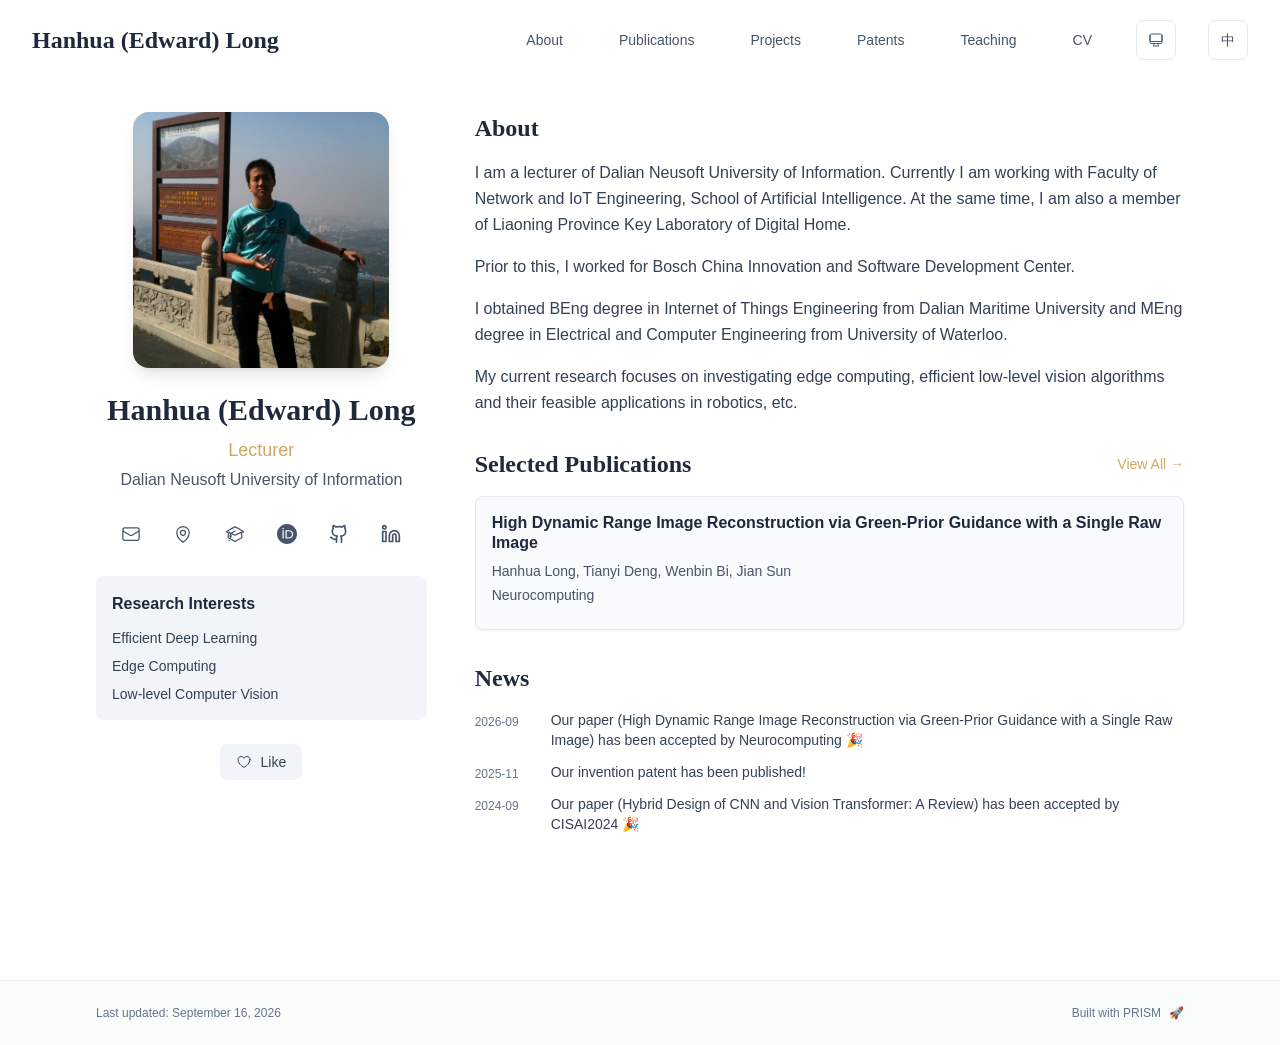
==== commit b98a31c9: "Update site" ====
--- a/index.html
+++ b/index.html
@@ -1,4 +1,4 @@
-<!DOCTYPE html><html lang="en" class="scroll-smooth"><head><meta charSet="utf-8"/><meta name="viewport" content="width=device-width, initial-scale=1"/><link rel="preload" as="image" href="/bio-edward.jpg"/><link rel="stylesheet" href="/_next/static/css/cb0a2efb18b02b60.css" data-precedence="next"/><link rel="preload" as="script" fetchPriority="low" href="/_next/static/chunks/webpack-679b75d1c4c2027c.js"/><script src="/_next/static/chunks/4bd1b696-70b6d399998de86a.js" async=""></script><script src="/_next/static/chunks/684-5aaa8290a129f299.js" async=""></script><script src="/_next/static/chunks/main-app-e8cd16d61beea313.js" async=""></script><script src="/_next/static/chunks/458-673854777400c410.js" async=""></script><script src="/_next/static/chunks/874-6cc630662f3664af.js" async=""></script><script src="/_next/static/chunks/773-5a6ac09c124c43b1.js" async=""></script><script src="/_next/static/chunks/app/layout-5ff2c9095ad9732a.js" async=""></script><script src="/_next/static/chunks/178-595a94b9af1e67b5.js" async=""></script><script src="/_next/static/chunks/748-24e9d325e429b441.js" async=""></script><script src="/_next/static/chunks/app/page-4b90db043c9e987f.js" async=""></script><link rel="icon" href="/favicon.svg" type="image/svg+xml"/><link rel="dns-prefetch" href="https://google-fonts.jialeliu.com"/><link rel="preconnect" href="https://google-fonts.jialeliu.com" crossorigin=""/><link rel="preload" as="style" href="https://google-fonts.jialeliu.com/css2?family=Inter:wght@300;400;500;600;700&amp;family=Crimson+Text:ital,wght@0,400;0,600;1,400&amp;display=swap"/><script>
+<!DOCTYPE html><html lang="en" class="scroll-smooth"><head><meta charSet="utf-8"/><meta name="viewport" content="width=device-width, initial-scale=1"/><link rel="preload" as="image" href="/bio-edward.jpg"/><link rel="stylesheet" href="/_next/static/css/cb0a2efb18b02b60.css" data-precedence="next"/><link rel="preload" as="script" fetchPriority="low" href="/_next/static/chunks/webpack-679b75d1c4c2027c.js"/><script src="/_next/static/chunks/4bd1b696-70b6d399998de86a.js" async=""></script><script src="/_next/static/chunks/684-5aaa8290a129f299.js" async=""></script><script src="/_next/static/chunks/main-app-e8cd16d61beea313.js" async=""></script><script src="/_next/static/chunks/458-673854777400c410.js" async=""></script><script src="/_next/static/chunks/874-6cc630662f3664af.js" async=""></script><script src="/_next/static/chunks/773-5a6ac09c124c43b1.js" async=""></script><script src="/_next/static/chunks/app/layout-5ff2c9095ad9732a.js" async=""></script><script src="/_next/static/chunks/178-595a94b9af1e67b5.js" async=""></script><script src="/_next/static/chunks/748-6fe9e14aeb28f91c.js" async=""></script><script src="/_next/static/chunks/app/page-4b90db043c9e987f.js" async=""></script><link rel="icon" href="/favicon.svg" type="image/svg+xml"/><link rel="dns-prefetch" href="https://google-fonts.jialeliu.com"/><link rel="preconnect" href="https://google-fonts.jialeliu.com" crossorigin=""/><link rel="preload" as="style" href="https://google-fonts.jialeliu.com/css2?family=Inter:wght@300;400;500;600;700&amp;family=Crimson+Text:ital,wght@0,400;0,600;1,400&amp;display=swap"/><script>
               try {
                 const saved = localStorage.getItem('lang-storage');
                 const parsed = saved ? JSON.parse(saved) : null;
@@ -31,4 +31,4 @@
             </script><title>Hanhua (Edward) Long</title><meta name="description" content="Lecturer at Dalian Neusoft University of Information."/><meta name="author" content="Hanhua (Edward) Long"/><meta name="keywords" content="Hanhua (Edward) Long,PhD,Research,Dalian Neusoft University of Information"/><meta name="creator" content="Hanhua (Edward) Long"/><meta name="publisher" content="Hanhua (Edward) Long"/><meta property="og:title" content="Hanhua (Edward) Long"/><meta property="og:description" content="Lecturer at Dalian Neusoft University of Information."/><meta property="og:site_name" content="Hanhua (Edward) Long&#x27;s Academic Website"/><meta property="og:locale" content="en_US"/><meta property="og:type" content="website"/><meta name="twitter:card" content="summary"/><meta name="twitter:title" content="Hanhua (Edward) Long"/><meta name="twitter:description" content="Lecturer at Dalian Neusoft University of Information."/><link rel="icon" href="/favicon.svg"/><script>document.querySelectorAll('body link[rel="icon"], body link[rel="apple-touch-icon"]').forEach(el => document.head.appendChild(el))</script><script src="/_next/static/chunks/polyfills-42372ed130431b0a.js" noModule=""></script></head><body class="font-sans antialiased"><div style="visibility:hidden"><nav class="fixed top-0 left-0 right-0 z-50" data-headlessui-state=""><div class="transition-all duration-300 ease-out bg-transparent" style="transform:translateY(-100px)"><div class="max-w-7xl mx-auto px-4 sm:px-6 lg:px-8"><div class="flex justify-between items-center h-16 lg:h-20"><div class="flex-shrink-0" tabindex="0"><a class="text-xl lg:text-2xl font-serif font-semibold text-primary hover:text-accent transition-colors duration-200" href="/">Hanhua (Edward) Long</a></div><div class="hidden lg:block"><div class="ml-10 flex items-center space-x-8"><div class="flex items-baseline space-x-8"><a class="relative px-3 py-2 text-sm font-medium transition-all duration-200 rounded hover:bg-accent/10 hover:shadow-sm text-primary" href="/"><span class="relative z-10">About</span><div class="absolute inset-0 bg-accent/10 rounded-lg"></div></a><a class="relative px-3 py-2 text-sm font-medium transition-all duration-200 rounded hover:bg-accent/10 hover:shadow-sm text-neutral-600 hover:text-primary" href="/publications/"><span class="relative z-10">Publications</span></a><a class="relative px-3 py-2 text-sm font-medium transition-all duration-200 rounded hover:bg-accent/10 hover:shadow-sm text-neutral-600 hover:text-primary" href="/projects/"><span class="relative z-10">Projects</span></a><a class="relative px-3 py-2 text-sm font-medium transition-all duration-200 rounded hover:bg-accent/10 hover:shadow-sm text-neutral-600 hover:text-primary" href="/patents/"><span class="relative z-10">Patents</span></a><a class="relative px-3 py-2 text-sm font-medium transition-all duration-200 rounded hover:bg-accent/10 hover:shadow-sm text-neutral-600 hover:text-primary" href="/teaching/"><span class="relative z-10">Teaching</span></a><a class="relative px-3 py-2 text-sm font-medium transition-all duration-200 rounded hover:bg-accent/10 hover:shadow-sm text-neutral-600 hover:text-primary" href="/cv/"><span class="relative z-10">CV</span></a></div><div class="flex items-center justify-center w-10 h-10 rounded-lg border border-neutral-200 dark:border-[rgba(148,163,184,0.24)] bg-background dark:bg-neutral-800"><div class="w-4 h-4 rounded-full bg-neutral-300 animate-pulse"></div></div><div class="flex items-center justify-center w-10 h-10 rounded-lg border border-neutral-200 dark:border-[rgba(148,163,184,0.24)] bg-background dark:bg-neutral-800"><div class="w-6 h-3 rounded bg-neutral-300 animate-pulse"></div></div></div></div><div class="lg:hidden flex items-center space-x-2"><div class="flex items-center justify-center w-10 h-10 rounded-lg border border-neutral-200 dark:border-[rgba(148,163,184,0.24)] bg-background dark:bg-neutral-800"><div class="w-4 h-4 rounded-full bg-neutral-300 animate-pulse"></div></div><div class="flex items-center justify-center w-10 h-10 rounded-lg border border-neutral-200 dark:border-[rgba(148,163,184,0.24)] bg-background dark:bg-neutral-800"><div class="w-6 h-3 rounded bg-neutral-300 animate-pulse"></div></div><button class="inline-flex items-center justify-center p-2 rounded-md text-neutral-600 hover:text-primary hover:bg-neutral-100 dark:hover:bg-neutral-800 focus:outline-none focus:ring-2 focus:ring-inset focus:ring-accent transition-colors duration-200" id="headlessui-disclosure-button-«R7pdb»" type="button" aria-expanded="false" data-headlessui-state=""><span class="sr-only">Open main menu</span><div><svg xmlns="http://www.w3.org/2000/svg" fill="none" viewBox="0 0 24 24" stroke-width="1.5" stroke="currentColor" aria-hidden="true" data-slot="icon" class="block h-6 w-6"><path stroke-linecap="round" stroke-linejoin="round" d="M3.75 6.75h16.5M3.75 12h16.5m-16.5 5.25h16.5"></path></svg></div></button></div></div></div></div></nav><main class="min-h-screen pt-16 lg:pt-20"><div class="max-w-6xl mx-auto px-4 sm:px-6 lg:px-8 py-8 bg-background min-h-screen"><div class="grid grid-cols-1 lg:grid-cols-3 gap-12"><div class="lg:col-span-1"><div class="sticky top-8" style="opacity:0;transform:translateY(20px)"><div class="w-64 h-64 mx-auto mb-6 rounded-2xl overflow-hidden shadow-lg hover:shadow-xl transition-all duration-200 hover:scale-105"><img alt="Hanhua (Edward) Long" width="256" height="256" decoding="async" data-nimg="1" class="w-full h-full object-cover object-[32%_center]" style="color:transparent" src="/bio-edward.jpg"/></div><div class="text-center mb-6"><h1 class="text-3xl font-serif font-bold text-primary mb-2">Hanhua (Edward) Long</h1><p class="text-lg text-accent font-medium mb-1">Lecturer</p><p class="text-neutral-600 mb-2">Dalian Neusoft University of Information</p></div><div class="flex flex-wrap justify-center gap-3 sm:gap-4 mb-6 relative px-2"><div class="relative"><button class="p-2 sm:p-2 transition-colors duration-200 text-neutral-600 dark:text-neutral-400 hover:text-accent" aria-label="Email"><svg xmlns="http://www.w3.org/2000/svg" fill="none" viewBox="0 0 24 24" stroke-width="1.5" stroke="currentColor" aria-hidden="true" data-slot="icon" class="h-5 w-5"><path stroke-linecap="round" stroke-linejoin="round" d="M21.75 6.75v10.5a2.25 2.25 0 0 1-2.25 2.25h-15a2.25 2.25 0 0 1-2.25-2.25V6.75m19.5 0A2.25 2.25 0 0 0 19.5 4.5h-15a2.25 2.25 0 0 0-2.25 2.25m19.5 0v.243a2.25 2.25 0 0 1-1.07 1.916l-7.5 4.615a2.25 2.25 0 0 1-2.36 0L3.32 8.91a2.25 2.25 0 0 1-1.07-1.916V6.75"></path></svg></button></div><div class="relative"><button class="p-2 sm:p-2 transition-colors duration-200 text-neutral-600 dark:text-neutral-400 hover:text-accent" aria-label="Location"><svg xmlns="http://www.w3.org/2000/svg" fill="none" viewBox="0 0 24 24" stroke-width="1.5" stroke="currentColor" aria-hidden="true" data-slot="icon" class="h-5 w-5"><path stroke-linecap="round" stroke-linejoin="round" d="M15 10.5a3 3 0 1 1-6 0 3 3 0 0 1 6 0Z"></path><path stroke-linecap="round" stroke-linejoin="round" d="M19.5 10.5c0 7.142-7.5 11.25-7.5 11.25S4.5 17.642 4.5 10.5a7.5 7.5 0 1 1 15 0Z"></path></svg></button></div><a href="https://scholar.google.com" target="_blank" rel="noopener noreferrer" class="p-2 sm:p-2 text-neutral-600 dark:text-neutral-400 hover:text-accent transition-colors duration-200" aria-label="Google Scholar"><svg xmlns="http://www.w3.org/2000/svg" fill="none" viewBox="0 0 24 24" stroke-width="1.5" stroke="currentColor" aria-hidden="true" data-slot="icon" class="h-5 w-5"><path stroke-linecap="round" stroke-linejoin="round" d="M4.26 10.147a60.438 60.438 0 0 0-.491 6.347A48.62 48.62 0 0 1 12 20.904a48.62 48.62 0 0 1 8.232-4.41 60.46 60.46 0 0 0-.491-6.347m-15.482 0a50.636 50.636 0 0 0-2.658-.813A59.906 59.906 0 0 1 12 3.493a59.903 59.903 0 0 1 10.399 5.84c-.896.248-1.783.52-2.658.814m-15.482 0A50.717 50.717 0 0 1 12 13.489a50.702 50.702 0 0 1 7.74-3.342M6.75 15a.75.75 0 1 0 0-1.5.75.75 0 0 0 0 1.5Zm0 0v-3.675A55.378 55.378 0 0 1 12 8.443m-7.007 11.55A5.981 5.981 0 0 0 6.75 15.75v-1.5"></path></svg></a><a href="https://orcid.org" target="_blank" rel="noopener noreferrer" class="p-2 sm:p-2 text-neutral-600 dark:text-neutral-400 hover:text-accent transition-colors duration-200" aria-label="ORCID"><svg viewBox="0 0 24 24" fill="currentColor" class="h-5 w-5" xmlns="http://www.w3.org/2000/svg"><path d="M12 0C5.372 0 0 5.372 0 12s5.372 12 12 12 12-5.372 12-12S18.628 0 12 0zM7.369 4.378c.525 0 .947.431.947.947s-.422.947-.947.947a.95.95 0 0 1-.947-.947c0-.525.422-.947.947-.947zm-.722 3.038h1.444v10.041H6.647V7.416zm3.562 0h3.9c3.712 0 5.344 2.653 5.344 5.025 0 2.578-2.016 5.025-5.325 5.025h-3.919V7.416zm1.444 1.303v7.444h2.297c3.272 0 4.022-2.484 4.022-3.722 0-2.016-1.284-3.722-4.097-3.722h-2.222z"></path></svg></a><a href="https://github.com" target="_blank" rel="noopener noreferrer" class="p-2 sm:p-2 text-neutral-600 dark:text-neutral-400 hover:text-accent transition-colors duration-200" aria-label="GitHub"><svg xmlns="http://www.w3.org/2000/svg" width="24" height="24" viewBox="0 0 24 24" fill="none" stroke="currentColor" stroke-width="2" stroke-linecap="round" stroke-linejoin="round" class="lucide lucide-github h-5 w-5" aria-hidden="true"><path d="M15 22v-4a4.8 4.8 0 0 0-1-3.5c3 0 6-2 6-5.5.08-1.25-.27-2.48-1-3.5.28-1.15.28-2.35 0-3.5 0 0-1 0-3 1.5-2.64-.5-5.36-.5-8 0C6 2 5 2 5 2c-.3 1.15-.3 2.35 0 3.5A5.403 5.403 0 0 0 4 9c0 3.5 3 5.5 6 5.5-.39.49-.68 1.05-.85 1.65-.17.6-.22 1.23-.15 1.85v4"></path><path d="M9 18c-4.51 2-5-2-7-2"></path></svg></a><a href="https://linkedin.com" target="_blank" rel="noopener noreferrer" class="p-2 sm:p-2 text-neutral-600 dark:text-neutral-400 hover:text-accent transition-colors duration-200" aria-label="LinkedIn"><svg xmlns="http://www.w3.org/2000/svg" width="24" height="24" viewBox="0 0 24 24" fill="none" stroke="currentColor" stroke-width="2" stroke-linecap="round" stroke-linejoin="round" class="lucide lucide-linkedin h-5 w-5" aria-hidden="true"><path d="M16 8a6 6 0 0 1 6 6v7h-4v-7a2 2 0 0 0-2-2 2 2 0 0 0-2 2v7h-4v-7a6 6 0 0 1 6-6z"></path><rect width="4" height="12" x="2" y="9"></rect><circle cx="4" cy="4" r="2"></circle></svg></a></div><div class="bg-neutral-100 dark:bg-neutral-800 rounded-lg p-4 mb-6 hover:shadow-lg transition-all duration-200 hover:scale-[1.02]"><h3 class="font-semibold text-primary mb-3">Research Interests</h3><div class="space-y-2 text-sm text-neutral-700 dark:text-neutral-500"><div>Efficient Deep Learning</div><div>Edge Computing</div><div>Low-level Computer Vision</div></div></div><div class="flex justify-center"><div class="relative"><button class="flex items-center space-x-2 px-4 py-2 rounded-lg font-medium text-sm transition-all duration-200 bg-neutral-100 dark:bg-neutral-800 text-neutral-700 dark:text-neutral-500 hover:bg-red-50 dark:hover:bg-red-900/20 hover:text-red-600 dark:hover:text-red-400 cursor-pointer" tabindex="0"><svg xmlns="http://www.w3.org/2000/svg" fill="none" viewBox="0 0 24 24" stroke-width="1.5" stroke="currentColor" aria-hidden="true" data-slot="icon" class="h-4 w-4"><path stroke-linecap="round" stroke-linejoin="round" d="M21 8.25c0-2.485-2.099-4.5-4.688-4.5-1.935 0-3.597 1.126-4.312 2.733-.715-1.607-2.377-2.733-4.313-2.733C5.1 3.75 3 5.765 3 8.25c0 7.22 9 12 9 12s9-4.78 9-12Z"></path></svg><span>Like</span></button></div></div></div></div><div class="lg:col-span-2 space-y-8"><section id="about" class="scroll-mt-24 space-y-8"><section style="opacity:0;transform:translateY(20px)"><h2 class="text-2xl font-serif font-bold text-primary mb-4">About</h2><div class="text-neutral-700 dark:text-neutral-600 leading-relaxed"><p class="mb-4 last:mb-0">I am a lecturer of Dalian Neusoft University of Information. Currently I am working with Faculty of Network and IoT Engineering, School of Artificial Intelligence. At the same time, I am also a member of Liaoning Province Key Laboratory of Digital Home.</p>
 <p class="mb-4 last:mb-0">Prior to this, I worked for Bosch China Innovation and Software Development Center.</p>
 <p class="mb-4 last:mb-0">I obtained BEng degree in Internet of Things Engineering from Dalian Maritime University and MEng degree in Electrical and Computer Engineering from University of Waterloo.</p>
-<p class="mb-4 last:mb-0">My current research focuses on investigating edge computing, efficient low-level vision algorithms and their feasible applications in robotics, etc.</p></div></section><section style="opacity:0;transform:translateY(20px)"><div class="flex items-center justify-between mb-4"><h2 class="text-2xl font-serif font-bold text-primary">Selected Publications</h2><a class="text-accent hover:text-accent-dark text-sm font-medium transition-all duration-200 rounded hover:bg-accent/10 hover:shadow-sm" href="/publications/">View All →</a></div><div class="space-y-4"><div class="bg-neutral-50 dark:bg-neutral-800 p-4 rounded-lg shadow-sm border border-neutral-200 dark:border-[rgba(148,163,184,0.24)] hover:shadow-lg transition-all duration-200 hover:scale-[1.02]" style="opacity:0;transform:translateY(20px)"><h3 class="font-semibold text-primary mb-2 leading-tight">Hybrid Design of CNN and Vision Transformer: A Review</h3><p class="text-sm text-neutral-600 dark:text-neutral-500 mb-1"><span><span class=" ">Hanhua Long</span></span></p><p class="text-sm text-neutral-600 dark:text-neutral-500 mb-2">2024 7th International Conference on Computer Information Science and Artificial Intelligence</p></div></div></section><section style="opacity:0;transform:translateY(20px)"><h2 class="text-2xl font-serif font-bold text-primary mb-4">News</h2><div class="space-y-3"><div class="flex items-start space-x-3"><span class="text-xs text-neutral-500 mt-1 w-16 flex-shrink-0">2025-11</span><p class="text-sm text-neutral-700">Our invention patent has been published!</p></div><div class="flex items-start space-x-3"><span class="text-xs text-neutral-500 mt-1 w-16 flex-shrink-0">2024-09</span><p class="text-sm text-neutral-700">Our paper has been accepted by CISAI2024 🎉</p></div></div></section></section></div></div></div><!--$--><!--/$--><!--$--><!--/$--></main><footer class="border-t border-neutral-200/50 bg-neutral-50/50 dark:bg-neutral-900/50 dark:border-neutral-700/50"><div class="max-w-6xl mx-auto px-4 sm:px-6 lg:px-8 py-6"><div class="flex flex-col sm:flex-row justify-between items-center gap-2"><p class="text-xs text-neutral-500">Last updated: <!-- -->August 9, 2026</p><p class="text-xs text-neutral-500 flex items-center"><a href="https://github.com/xyjoey/PRISM" target="_blank" rel="noopener noreferrer">Built with PRISM</a><span class="ml-2">🚀</span></p></div></div></footer></div><script src="/_next/static/chunks/webpack-679b75d1c4c2027c.js" async=""></script><script>(self.__next_f=self.__next_f||[]).push([0])</script><script>self.__next_f.push([1,"1:\"$Sreact.fragment\"\n2:I[3719,[\"458\",\"static/chunks/458-673854777400c410.js\",\"874\",\"static/chunks/874-6cc630662f3664af.js\",\"773\",\"static/chunks/773-5a6ac09c124c43b1.js\",\"177\",\"static/chunks/app/layout-5ff2c9095ad9732a.js\"],\"ThemeProvider\"]\n3:I[4574,[\"458\",\"static/chunks/458-673854777400c410.js\",\"874\",\"static/chunks/874-6cc630662f3664af.js\",\"773\",\"static/chunks/773-5a6ac09c124c43b1.js\",\"177\",\"static/chunks/app/layout-5ff2c9095ad9732a.js\"],\"default\"]\n4:I[7555,[],\"\"]\n5:I[1295,[],\"\"]\n6:I[2548,[\"458\",\"static/chunks/458-673854777400c410.js\",\"874\",\"static/chunks/874-6cc630662f3664af.js\",\"773\",\"static/chunks/773-5a6ac09c124c43b1.js\",\"177\",\"static/chunks/app/layout-5ff2c9095ad9732a.js\"],\"default\"]\n7:I[7437,[\"458\",\"static/chunks/458-673854777400c410.js\",\"178\",\"static/chunks/178-595a94b9af1e67b5.js\",\"874\",\"static/chunks/874-6cc630662f3664af.js\",\"748\",\"static/chunks/748-24e9d325e429b441.js\",\"974\",\"static/chunks/app/page-4b90db043c9e987f.js\"],\"default\"]\n8:I[9507,[\"458\",\"static/chunks/458-673854777400c410.js\",\"178\",\"static/chunks/178-595a94b9af1e67b5.js\",\"874\",\"static/chunks/874-6cc630662f3664af.js\",\"748\",\"static/chunks/748-24e9d325e429b441.js\",\"974\",\"static/chunks/app/page-4b90db043c9e987f.js\"],\"default\"]\n9:I[5218,[\"458\",\"static/chunks/458-673854777400c410.js\",\"178\",\"static/chunks/178-595a94b9af1e67b5.js\",\"874\",\"static/chunks/874-6cc630662f3664af.js\",\"748\",\"static/chunks/748-24e9d325e429b441.js\",\"974\",\"static/chunks/app/page-4b90db043c9e987f.js\"],\"default\"]\nc:I[1990,[\"458\",\"static/chunks/458-673854777400c410.js\",\"178\",\"static/chunks/178-595a94b9af1e67b5.js\",\"874\",\"static/chunks/874-6cc630662f3664af.js\",\"748\",\"static/chunks/748-24e9d325e429b441.js\",\"974\",\"static/chunks/app/page-4b90db043c9e987f.js\"],\"default\"]\nd:I[9665,[],\"MetadataBoundary\"]\nf:I[9665,[],\"OutletBoundary\"]\n12:I[4911,[],\"AsyncMetadataOutlet\"]\n14:I[9665,[],\"ViewportBoundary\"]\n16:I[6614,[],\"\"]\n:HL[\"/_next/static/css/cb0a2efb18b02b60.css\",\"style\"]\na:T4d7,Convolutional Neural Network (CNN), with its remarkable feature extraction capabilities, has proven to perform su"])</script><script>self.__next_f.push([1,"perior in computer vision applications. Conversely, transformer-based models have transformed conventional neural network topologies, showing remarkable results in multiple application areas. In recent years, hybrid models combining CNN and Vision Transformer have been increasingly emerging, with extensive research continuously overcoming the weaknesses of both models, effectively leveraging their respective strengths to deliver outstanding performance in various vision tasks. In this paper, we offer an exhaustive examination of hybrid models that amalgamate the functionalities of CNN and Vision Transformer. Firstly, we provide a comprehensive overview of fundamental concepts of Vision Transformer and summarize the concepts and advantages of hybrid models. Secondly, we systematically review the design philosophy of hybrid models and highlight major representative hybrid models. Lastly, we conduct an in-depth analysis of the future research directions for hybrid models. Through this paper, we aim to provide insightful and valuable references for the design of hybrid models combining CNN and Vision Transformer.b:T6fb,@inproceedings{long2024hybrid,\n  author = {Long, Hanhua},\n  title = {Hybrid Design of CNN and Vision Transformer: A Review},\n  year = {2024},\n  isbn = {9798400707254},\n  publisher = {Association for Computing Machinery},\n  address = {New York, NY, USA},\n  url = {https://doi.org/10.1145/3703187.3703208},\n  doi = {10.1145/3703187.3703208},\n  abstract = {Convolutional Neural Network (CNN), with its remarkable feature extraction capabilities, has proven to perform superior in computer vision applications. Conversely, transformer-based models have transformed conventional neural network topologies, showing remarkable results in multiple application areas. In recent years, hybrid models combining CNN and Vision Transformer have been increasingly emerging, with extensive research continuously overcoming the weaknesses of both models, effectively leveraging their respective strengths to deliver outstanding per"])</script><script>self.__next_f.push([1,"formance in various vision tasks. In this paper, we offer an exhaustive examination of hybrid models that amalgamate the functionalities of CNN and Vision Transformer. Firstly, we provide a comprehensive overview of fundamental concepts of Vision Transformer and summarize the concepts and advantages of hybrid models. Secondly, we systematically review the design philosophy of hybrid models and highlight major representative hybrid models. Lastly, we conduct an in-depth analysis of the future research directions for hybrid models. Through this paper, we aim to provide insightful and valuable references for the design of hybrid models combining CNN and Vision Transformer.},\n  booktitle = {2024 7th International Conference on Computer Information Science and Artificial Intelligence},\n  pages = {121-127},\n  numpages = {7},\n  location = {},\n  series = {CISAI '24}\n}"])</script><script>self.__next_f.push([1,"0:{\"P\":null,\"b\":\"0MLSaUaiMAwprM9Ldjdwm\",\"p\":\"\",\"c\":[\"\",\"\"],\"i\":false,\"f\":[[[\"\",{\"children\":[\"__PAGE__\",{}]},\"$undefined\",\"$undefined\",true],[\"\",[\"$\",\"$1\",\"c\",{\"children\":[[[\"$\",\"link\",\"0\",{\"rel\":\"stylesheet\",\"href\":\"/_next/static/css/cb0a2efb18b02b60.css\",\"precedence\":\"next\",\"crossOrigin\":\"$undefined\",\"nonce\":\"$undefined\"}]],[\"$\",\"html\",null,{\"lang\":\"en\",\"className\":\"scroll-smooth\",\"suppressHydrationWarning\":true,\"children\":[[\"$\",\"head\",null,{\"children\":[[\"$\",\"link\",null,{\"rel\":\"icon\",\"href\":\"/favicon.svg\",\"type\":\"image/svg+xml\"}],[\"$\",\"script\",null,{\"dangerouslySetInnerHTML\":{\"__html\":\"\\n              try {\\n                const saved = localStorage.getItem('lang-storage');\\n                const parsed = saved ? JSON.parse(saved) : null;\\n                const lang = parsed?.state?.lang || 'en';\\n                document.documentElement.lang = lang === 'zh' ? 'zh-CN' : 'en';\\n              } catch (e) {}\\n            \"}}],[\"$\",\"link\",null,{\"rel\":\"dns-prefetch\",\"href\":\"https://google-fonts.jialeliu.com\"}],[\"$\",\"link\",null,{\"rel\":\"preconnect\",\"href\":\"https://google-fonts.jialeliu.com\",\"crossOrigin\":\"\"}],[\"$\",\"link\",null,{\"rel\":\"preload\",\"as\":\"style\",\"href\":\"https://google-fonts.jialeliu.com/css2?family=Inter:wght@300;400;500;600;700\u0026family=Crimson+Text:ital,wght@0,400;0,600;1,400\u0026display=swap\"}],[\"$\",\"link\",null,{\"rel\":\"stylesheet\",\"id\":\"gfonts-css\",\"href\":\"https://google-fonts.jialeliu.com/css2?family=Inter:wght@300;400;500;600;700\u0026family=Crimson+Text:ital,wght@0,400;0,600;1,400\u0026display=swap\",\"media\":\"print\",\"suppressHydrationWarning\":true}],[\"$\",\"script\",null,{\"dangerouslySetInnerHTML\":{\"__html\":\"\\n              (function(){\\n                var l = document.getElementById('gfonts-css');\\n                if (!l) return;\\n                if (l.media !== 'all') {\\n                  l.addEventListener('load', function(){ try { l.media = 'all'; } catch(e){} });\\n                }\\n              })();\\n            \"}}],[\"$\",\"noscript\",null,{\"children\":[\"$\",\"link\",null,{\"rel\":\"stylesheet\",\"href\":\"https://google-fonts.jialeliu.com/css2?family=Inter:wght@300;400;500;600;700\u0026family=Crimson+Text:ital,wght@0,400;0,600;1,400\u0026display=swap\"}]}],[\"$\",\"script\",null,{\"dangerouslySetInnerHTML\":{\"__html\":\"\\n              try {\\n                const theme = localStorage.getItem('theme-storage');\\n                const parsed = theme ? JSON.parse(theme) : null;\\n                const setting = parsed?.state?.theme || 'system';\\n                const prefersDark = typeof window !== 'undefined' \u0026\u0026 window.matchMedia \u0026\u0026 window.matchMedia('(prefers-color-scheme: dark)').matches;\\n                const effective = setting === 'dark' ? 'dark' : (setting === 'light' ? 'light' : (prefersDark ? 'dark' : 'light'));\\n                var root = document.documentElement;\\n                root.classList.add(effective);\\n                root.setAttribute('data-theme', effective);\\n              } catch (e) {\\n                var root = document.documentElement;\\n                root.classList.add('light');\\n                root.setAttribute('data-theme', 'light');\\n              }\\n            \"}}]]}],[\"$\",\"body\",null,{\"className\":\"font-sans antialiased\",\"children\":[\"$\",\"$L2\",null,{\"children\":[[\"$\",\"$L3\",null,{\"itemsByLang\":{\"en\":[{\"title\":\"About\",\"type\":\"page\",\"target\":\"about\",\"href\":\"/\"},{\"title\":\"Publications\",\"type\":\"page\",\"target\":\"publications\",\"href\":\"/publications\"},{\"title\":\"Projects\",\"type\":\"page\",\"target\":\"projects\",\"href\":\"/projects\"},{\"title\":\"Patents\",\"type\":\"page\",\"target\":\"patents\",\"href\":\"/patents\"},{\"title\":\"Teaching\",\"type\":\"page\",\"target\":\"teaching\",\"href\":\"/teaching\"},{\"title\":\"CV\",\"type\":\"page\",\"target\":\"cv\",\"href\":\"/cv\"}],\"zh\":[{\"title\":\"关于\",\"type\":\"page\",\"target\":\"about\",\"href\":\"/\"},{\"title\":\"论文\",\"type\":\"page\",\"target\":\"publications\",\"href\":\"/publications\"},{\"title\":\"项目\",\"type\":\"page\",\"target\":\"projects\",\"href\":\"/projects\"},{\"title\":\"专利\",\"type\":\"page\",\"target\":\"patents\",\"href\":\"/patents\"},{\"title\":\"教学\",\"type\":\"page\",\"target\":\"teaching\",\"href\":\"/teaching\"},{\"title\":\"简历\",\"type\":\"page\",\"target\":\"cv\",\"href\":\"/cv\"}]},\"siteTitle\":{\"en\":\"Hanhua (Edward) Long\",\"zh\":\"龙瀚华\"},\"enableOnePageMode\":false}],[\"$\",\"main\",null,{\"className\":\"min-h-screen pt-16 lg:pt-20\",\"children\":[\"$\",\"$L4\",null,{\"parallelRouterKey\":\"children\",\"error\":\"$undefined\",\"errorStyles\":\"$undefined\",\"errorScripts\":\"$undefined\",\"template\":[\"$\",\"$L5\",null,{}],\"templateStyles\":\"$undefined\",\"templateScripts\":\"$undefined\",\"notFound\":[[[\"$\",\"title\",null,{\"children\":\"404: This page could not be found.\"}],[\"$\",\"div\",null,{\"style\":{\"fontFamily\":\"system-ui,\\\"Segoe UI\\\",Roboto,Helvetica,Arial,sans-serif,\\\"Apple Color Emoji\\\",\\\"Segoe UI Emoji\\\"\",\"height\":\"100vh\",\"textAlign\":\"center\",\"display\":\"flex\",\"flexDirection\":\"column\",\"alignItems\":\"center\",\"justifyContent\":\"center\"},\"children\":[\"$\",\"div\",null,{\"children\":[[\"$\",\"style\",null,{\"dangerouslySetInnerHTML\":{\"__html\":\"body{color:#000;background:#fff;margin:0}.next-error-h1{border-right:1px solid rgba(0,0,0,.3)}@media (prefers-color-scheme:dark){body{color:#fff;background:#000}.next-error-h1{border-right:1px solid rgba(255,255,255,.3)}}\"}}],[\"$\",\"h1\",null,{\"className\":\"next-error-h1\",\"style\":{\"display\":\"inline-block\",\"margin\":\"0 20px 0 0\",\"padding\":\"0 23px 0 0\",\"fontSize\":24,\"fontWeight\":500,\"verticalAlign\":\"top\",\"lineHeight\":\"49px\"},\"children\":404}],[\"$\",\"div\",null,{\"style\":{\"display\":\"inline-block\"},\"children\":[\"$\",\"h2\",null,{\"style\":{\"fontSize\":14,\"fontWeight\":400,\"lineHeight\":\"49px\",\"margin\":0},\"children\":\"This page could not be found.\"}]}]]}]}]],[]],\"forbidden\":\"$undefined\",\"unauthorized\":\"$undefined\"}]}],[\"$\",\"$L6\",null,{\"lastUpdated\":\"August 9, 2026\"}]]}]}]]}]]}],{\"children\":[\"__PAGE__\",[\"$\",\"$1\",\"c\",{\"children\":[[\"$\",\"div\",null,{\"className\":\"max-w-6xl mx-auto px-4 sm:px-6 lg:px-8 py-8 bg-background min-h-screen\",\"children\":[\"$\",\"div\",null,{\"className\":\"grid grid-cols-1 lg:grid-cols-3 gap-12\",\"children\":[[\"$\",\"div\",null,{\"className\":\"lg:col-span-1\",\"children\":[\"$\",\"$L7\",null,{\"authorByLang\":{\"en\":{\"name\":\"Hanhua (Edward) Long\",\"title\":\"Lecturer\",\"institution\":\"Dalian Neusoft University of Information\",\"avatar\":\"/bio-edward.jpg\"},\"zh\":{\"name\":\"龙瀚华\",\"title\":\"讲师\",\"institution\":\"大连东软信息学院\",\"avatar\":\"/bio-edward.jpg\"}},\"social\":{\"email\":\"longhanhua@neusoft.edu.cn\",\"location\":\"Dalian, China\",\"location_url\":\"https://maps.google.com\",\"location_details\":[\"A3 Building,\",\"8 Software Park Road, Dalian, China\"],\"google_scholar\":\"https://scholar.google.com\",\"orcid\":\"https://orcid.org\",\"github\":\"https://github.com\",\"linkedin\":\"https://linkedin.com\"},\"features\":{\"enable_likes\":true,\"enable_one_page_mode\":false},\"researchInterestsByLang\":{\"en\":[\"Efficient Deep Learning\",\"Edge Computing\",\"Low-level Computer Vision\"],\"zh\":[\"高效深度学习\",\"边缘计算\",\"底层计算机视觉\"]}}]}],[\"$\",\"div\",null,{\"className\":\"lg:col-span-2 space-y-8\",\"children\":[[\"$\",\"section\",\"about\",{\"id\":\"about\",\"className\":\"scroll-mt-24 space-y-8\",\"children\":[[[\"$\",\"$L8\",\"about\",{\"content\":{\"en\":\"I am a lecturer of Dalian Neusoft University of Information. Currently I am working with Faculty of Network and IoT Engineering, School of Artificial Intelligence. At the same time, I am also a member of Liaoning Province Key Laboratory of Digital Home.\\n\\nPrior to this, I worked for Bosch China Innovation and Software Development Center.\\n\\nI obtained BEng degree in Internet of Things Engineering from Dalian Maritime University and MEng degree in Electrical and Computer Engineering from University of Waterloo.\\n\\nMy current research focuses on investigating edge computing, efficient low-level vision algorithms and their feasible applications in robotics, etc.\",\"zh\":\"我是大连东软信息学院网络与物联网工程系的专任教师，同时是辽宁省数字家庭重点实验室的一员。  \\n\\n此前，我曾在博世中国创新与软件开发中心工作。  \\n\\n我先后获得大连海事大学物联网工程学士学位和滑铁卢大学电气与计算机工程硕士学位。  \\n\\n目前的研究主要聚焦于边缘计算、高效低层视觉算法及其在机器人等场景上可行应用的探索。\\n\"},\"title\":{\"en\":\"About\",\"zh\":\"关于我\"}}],[\"$\",\"$L9\",\"featured_publications\",{\"publications\":[{\"id\":\"long2024hybrid\",\"title\":\"Hybrid Design of CNN and Vision Transformer: A Review\",\"authors\":[{\"name\":\"Hanhua Long\",\"isHighlighted\":false,\"isCorresponding\":false,\"isCoAuthor\":false}],\"year\":2024,\"type\":\"conference\",\"status\":\"published\",\"tags\":[\"CNN\",\"Computer Vision\",\"Hybrid Model\",\"Vision Transformer\"],\"keywords\":\"$0:f:0:1:2:children:1:props:children:0:props:children:props:children:1:props:children:0:props:children:0:1:props:publications:0:tags\",\"researchArea\":\"transformer-architectures\",\"journal\":\"\",\"conference\":\"2024 7th International Conference on Computer Information Science and Artificial Intelligence\",\"pages\":\"121-127\",\"doi\":\"10.1145/3703187.3703208\",\"url\":\"https://doi.org/10.1145/3703187.3703208\",\"abstract\":\"$a\",\"description\":\"\",\"selected\":true,\"bibtex\":\"$b\"}],\"title\":{\"en\":\"Selected Publications\",\"zh\":\"精选论文\"},\"enableOnePageMode\":false}],[\"$\",\"$Lc\",\"news\",{\"items\":{\"en\":[{\"date\":\"2025-11\",\"content\":\"Our invention patent has been published!\"},{\"date\":\"2024-09\",\"content\":\"Our paper has been accepted by CISAI2024 🎉\"}],\"zh\":[{\"date\":\"2025-11\",\"content\":\"专利《一种基于亮度对齐的HDR视频重建方法》已公开。\"},{\"date\":\"2024-09\",\"content\":\"论文《Hybrid Design of CNN and Vision Transformer: A Review》被CISAI2024接收 🎉\"}]},\"title\":{\"en\":\"News\",\"zh\":\"新闻动态\"}}]],false,false,false]}]]}]]}]}],[\"$\",\"$Ld\",null,{\"children\":\"$Le\"}],null,[\"$\",\"$Lf\",null,{\"children\":[\"$L10\",\"$L11\",[\"$\",\"$L12\",null,{\"promise\":\"$@13\"}]]}]]}],{},null,false]},null,false],[\"$\",\"$1\",\"h\",{\"children\":[null,[\"$\",\"$1\",\"Mfsvr4jN5F37qfqwezi0U\",{\"children\":[[\"$\",\"$L14\",null,{\"children\":\"$L15\"}],null]}],null]}],false]],\"m\":\"$undefined\",\"G\":[\"$16\",\"$undefined\"],\"s\":false,\"S\":true}\n"])</script><script>self.__next_f.push([1,"17:\"$Sreact.suspense\"\n18:I[4911,[],\"AsyncMetadata\"]\ne:[\"$\",\"$17\",null,{\"fallback\":null,\"children\":[\"$\",\"$L18\",null,{\"promise\":\"$@19\"}]}]\n"])</script><script>self.__next_f.push([1,"11:null\n"])</script><script>self.__next_f.push([1,"15:[[\"$\",\"meta\",\"0\",{\"charSet\":\"utf-8\"}],[\"$\",\"meta\",\"1\",{\"name\":\"viewport\",\"content\":\"width=device-width, initial-scale=1\"}]]\n10:null\n"])</script><script>self.__next_f.push([1,"19:{\"metadata\":[[\"$\",\"title\",\"0\",{\"children\":\"Hanhua (Edward) Long\"}],[\"$\",\"meta\",\"1\",{\"name\":\"description\",\"content\":\"Lecturer at Dalian Neusoft University of Information.\"}],[\"$\",\"meta\",\"2\",{\"name\":\"author\",\"content\":\"Hanhua (Edward) Long\"}],[\"$\",\"meta\",\"3\",{\"name\":\"keywords\",\"content\":\"Hanhua (Edward) Long,PhD,Research,Dalian Neusoft University of Information\"}],[\"$\",\"meta\",\"4\",{\"name\":\"creator\",\"content\":\"Hanhua (Edward) Long\"}],[\"$\",\"meta\",\"5\",{\"name\":\"publisher\",\"content\":\"Hanhua (Edward) Long\"}],[\"$\",\"meta\",\"6\",{\"property\":\"og:title\",\"content\":\"Hanhua (Edward) Long\"}],[\"$\",\"meta\",\"7\",{\"property\":\"og:description\",\"content\":\"Lecturer at Dalian Neusoft University of Information.\"}],[\"$\",\"meta\",\"8\",{\"property\":\"og:site_name\",\"content\":\"Hanhua (Edward) Long's Academic Website\"}],[\"$\",\"meta\",\"9\",{\"property\":\"og:locale\",\"content\":\"en_US\"}],[\"$\",\"meta\",\"10\",{\"property\":\"og:type\",\"content\":\"website\"}],[\"$\",\"meta\",\"11\",{\"name\":\"twitter:card\",\"content\":\"summary\"}],[\"$\",\"meta\",\"12\",{\"name\":\"twitter:title\",\"content\":\"Hanhua (Edward) Long\"}],[\"$\",\"meta\",\"13\",{\"name\":\"twitter:description\",\"content\":\"Lecturer at Dalian Neusoft University of Information.\"}],[\"$\",\"link\",\"14\",{\"rel\":\"icon\",\"href\":\"/favicon.svg\"}]],\"error\":null,\"digest\":\"$undefined\"}\n13:{\"metadata\":\"$19:metadata\",\"error\":null,\"digest\":\"$undefined\"}\n"])</script></body></html>+<p class="mb-4 last:mb-0">My current research focuses on investigating edge computing, efficient low-level vision algorithms and their feasible applications in robotics, etc.</p></div></section><section style="opacity:0;transform:translateY(20px)"><div class="flex items-center justify-between mb-4"><h2 class="text-2xl font-serif font-bold text-primary">Selected Publications</h2><a class="text-accent hover:text-accent-dark text-sm font-medium transition-all duration-200 rounded hover:bg-accent/10 hover:shadow-sm" href="/publications/">View All →</a></div><div class="space-y-4"><div class="bg-neutral-50 dark:bg-neutral-800 p-4 rounded-lg shadow-sm border border-neutral-200 dark:border-[rgba(148,163,184,0.24)] hover:shadow-lg transition-all duration-200 hover:scale-[1.02]" style="opacity:0;transform:translateY(20px)"><h3 class="font-semibold text-primary mb-2 leading-tight">High Dynamic Range Image Reconstruction via Green-Prior Guidance with a Single Raw Image</h3><p class="text-sm text-neutral-600 dark:text-neutral-500 mb-1"><span><span class=" ">Hanhua Long</span>, </span><span><span class=" ">Tianyi Deng</span>, </span><span><span class=" ">Wenbin Bi</span>, </span><span><span class=" ">Jian Sun</span></span></p><p class="text-sm text-neutral-600 dark:text-neutral-500 mb-2">Neurocomputing</p></div></div></section><section style="opacity:0;transform:translateY(20px)"><h2 class="text-2xl font-serif font-bold text-primary mb-4">News</h2><div class="space-y-3"><div class="flex items-start space-x-3"><span class="text-xs text-neutral-500 mt-1 w-16 flex-shrink-0">2026-09</span><p class="text-sm text-neutral-700">Our paper (High Dynamic Range Image Reconstruction via Green-Prior Guidance with a Single Raw Image) has been accepted by Neurocomputing 🎉</p></div><div class="flex items-start space-x-3"><span class="text-xs text-neutral-500 mt-1 w-16 flex-shrink-0">2025-11</span><p class="text-sm text-neutral-700">Our invention patent has been published!</p></div><div class="flex items-start space-x-3"><span class="text-xs text-neutral-500 mt-1 w-16 flex-shrink-0">2024-09</span><p class="text-sm text-neutral-700">Our paper (Hybrid Design of CNN and Vision Transformer: A Review) has been accepted by CISAI2024 🎉</p></div></div></section></section></div></div></div><!--$--><!--/$--><!--$--><!--/$--></main><footer class="border-t border-neutral-200/50 bg-neutral-50/50 dark:bg-neutral-900/50 dark:border-neutral-700/50"><div class="max-w-6xl mx-auto px-4 sm:px-6 lg:px-8 py-6"><div class="flex flex-col sm:flex-row justify-between items-center gap-2"><p class="text-xs text-neutral-500">Last updated: <!-- -->September 16, 2026</p><p class="text-xs text-neutral-500 flex items-center"><a href="https://github.com/xyjoey/PRISM" target="_blank" rel="noopener noreferrer">Built with PRISM</a><span class="ml-2">🚀</span></p></div></div></footer></div><script src="/_next/static/chunks/webpack-679b75d1c4c2027c.js" async=""></script><script>(self.__next_f=self.__next_f||[]).push([0])</script><script>self.__next_f.push([1,"1:\"$Sreact.fragment\"\n2:I[3719,[\"458\",\"static/chunks/458-673854777400c410.js\",\"874\",\"static/chunks/874-6cc630662f3664af.js\",\"773\",\"static/chunks/773-5a6ac09c124c43b1.js\",\"177\",\"static/chunks/app/layout-5ff2c9095ad9732a.js\"],\"ThemeProvider\"]\n3:I[4574,[\"458\",\"static/chunks/458-673854777400c410.js\",\"874\",\"static/chunks/874-6cc630662f3664af.js\",\"773\",\"static/chunks/773-5a6ac09c124c43b1.js\",\"177\",\"static/chunks/app/layout-5ff2c9095ad9732a.js\"],\"default\"]\n4:I[7555,[],\"\"]\n5:I[1295,[],\"\"]\n6:I[2548,[\"458\",\"static/chunks/458-673854777400c410.js\",\"874\",\"static/chunks/874-6cc630662f3664af.js\",\"773\",\"static/chunks/773-5a6ac09c124c43b1.js\",\"177\",\"static/chunks/app/layout-5ff2c9095ad9732a.js\"],\"default\"]\n7:I[7437,[\"458\",\"static/chunks/458-673854777400c410.js\",\"178\",\"static/chunks/178-595a94b9af1e67b5.js\",\"874\",\"static/chunks/874-6cc630662f3664af.js\",\"748\",\"static/chunks/748-6fe9e14aeb28f91c.js\",\"974\",\"static/chunks/app/page-4b90db043c9e987f.js\"],\"default\"]\n8:I[9507,[\"458\",\"static/chunks/458-673854777400c410.js\",\"178\",\"static/chunks/178-595a94b9af1e67b5.js\",\"874\",\"static/chunks/874-6cc630662f3664af.js\",\"748\",\"static/chunks/748-6fe9e14aeb28f91c.js\",\"974\",\"static/chunks/app/page-4b90db043c9e987f.js\"],\"default\"]\n9:I[5218,[\"458\",\"static/chunks/458-673854777400c410.js\",\"178\",\"static/chunks/178-595a94b9af1e67b5.js\",\"874\",\"static/chunks/874-6cc630662f3664af.js\",\"748\",\"static/chunks/748-6fe9e14aeb28f91c.js\",\"974\",\"static/chunks/app/page-4b90db043c9e987f.js\"],\"default\"]\nc:I[1990,[\"458\",\"static/chunks/458-673854777400c410.js\",\"178\",\"static/chunks/178-595a94b9af1e67b5.js\",\"874\",\"static/chunks/874-6cc630662f3664af.js\",\"748\",\"static/chunks/748-6fe9e14aeb28f91c.js\",\"974\",\"static/chunks/app/page-4b90db043c9e987f.js\"],\"default\"]\nd:I[9665,[],\"MetadataBoundary\"]\nf:I[9665,[],\"OutletBoundary\"]\n12:I[4911,[],\"AsyncMetadataOutlet\"]\n14:I[9665,[],\"ViewportBoundary\"]\n16:I[6614,[],\"\"]\n:HL[\"/_next/static/css/cb0a2efb18b02b60.css\",\"style\"]\na:T607,High dynamic range (HDR) scenes contain intensity levels well beyond what standard digital formats can store. Whi"])</script><script>self.__next_f.push([1,"le many existing methods generate HDR images from 8-bit low dynamic range (LDR) sRGB inputs, these images have already lost critical data during the camera’s processing pipeline. Attempting to reconstruct extreme dynamic ranges from this compressed format is inherently limited. Working with raw sensor data offers a better alternative because it preserves more original scene information. However, current deep learning approaches for Raw-to-HDR mapping struggle with two main issues. First, they often apply static fusion across all channels, ignoring the fact that the Bayer pattern samples green pixels twice as often as red or blue. Second, they struggle to hallucinate textures in severely saturated regions, which often causes color artifacts and lost details. To solve this, we design a single-image HDR framework built around the specific properties of raw data. We introduce an Adaptive Green Prior Modulation Module (AGPM) that explicitly uses the denser green channel to guide the initial spatial reconstruction. We then use a Dual Branch Guidance Enhancement (DBGE) module and a Green-Channel Guidance Transformer (GCGT) to pass this structural knowledge to the red and blue channels. For blown-out areas, our Content-Aware Reconstruction Network (CARNet) relies on estimated exposure masks to restore plausible details. Tests confirm our approach outperforms existing single-image HDR methods on standard datasets.b:T715,@article{long2026SingleRawHDR,\n  author = {Long, Hanhua and Deng, Tianyi and Bi, Wenbin and Sun, Jian},\n  title = {High Dynamic Range Image Reconstruction via Green-Prior Guidance with a Single Raw Image},\n  journal = {Neurocomputing},\n  year = {2026},\n  abstract = {High dynamic range (HDR) scenes contain intensity levels well beyond what standard digital formats can store. While many existing methods generate HDR images from 8-bit low dynamic range (LDR) sRGB inputs, these images have already lost critical data during the camera’s processing pipeline. Attempting to reconstruct extreme dynamic ranges f"])</script><script>self.__next_f.push([1,"rom this compressed format is inherently limited. Working with raw sensor data offers a better alternative because it preserves more original scene information. However, current deep learning approaches for Raw-to-HDR mapping struggle with two main issues. First, they often apply static fusion across all channels, ignoring the fact that the Bayer pattern samples green pixels twice as often as red or blue. Second, they struggle to hallucinate textures in severely saturated regions, which often causes color artifacts and lost details. To solve this, we design a single-image HDR framework built around the specific properties of raw data. We introduce an Adaptive Green Prior Modulation Module (AGPM) that explicitly uses the denser green channel to guide the initial spatial reconstruction. We then use a Dual Branch Guidance Enhancement (DBGE) module and a Green-Channel Guidance Transformer (GCGT) to pass this structural knowledge to the red and blue channels. For blown-out areas, our Content-Aware Reconstruction Network (CARNet) relies on estimated exposure masks to restore plausible details. Tests confirm our approach outperforms existing single-image HDR methods on standard datasets.}\n}"])</script><script>self.__next_f.push([1,"0:{\"P\":null,\"b\":\"Z94Oamf8Yn696tnv9stiw\",\"p\":\"\",\"c\":[\"\",\"\"],\"i\":false,\"f\":[[[\"\",{\"children\":[\"__PAGE__\",{}]},\"$undefined\",\"$undefined\",true],[\"\",[\"$\",\"$1\",\"c\",{\"children\":[[[\"$\",\"link\",\"0\",{\"rel\":\"stylesheet\",\"href\":\"/_next/static/css/cb0a2efb18b02b60.css\",\"precedence\":\"next\",\"crossOrigin\":\"$undefined\",\"nonce\":\"$undefined\"}]],[\"$\",\"html\",null,{\"lang\":\"en\",\"className\":\"scroll-smooth\",\"suppressHydrationWarning\":true,\"children\":[[\"$\",\"head\",null,{\"children\":[[\"$\",\"link\",null,{\"rel\":\"icon\",\"href\":\"/favicon.svg\",\"type\":\"image/svg+xml\"}],[\"$\",\"script\",null,{\"dangerouslySetInnerHTML\":{\"__html\":\"\\n              try {\\n                const saved = localStorage.getItem('lang-storage');\\n                const parsed = saved ? JSON.parse(saved) : null;\\n                const lang = parsed?.state?.lang || 'en';\\n                document.documentElement.lang = lang === 'zh' ? 'zh-CN' : 'en';\\n              } catch (e) {}\\n            \"}}],[\"$\",\"link\",null,{\"rel\":\"dns-prefetch\",\"href\":\"https://google-fonts.jialeliu.com\"}],[\"$\",\"link\",null,{\"rel\":\"preconnect\",\"href\":\"https://google-fonts.jialeliu.com\",\"crossOrigin\":\"\"}],[\"$\",\"link\",null,{\"rel\":\"preload\",\"as\":\"style\",\"href\":\"https://google-fonts.jialeliu.com/css2?family=Inter:wght@300;400;500;600;700\u0026family=Crimson+Text:ital,wght@0,400;0,600;1,400\u0026display=swap\"}],[\"$\",\"link\",null,{\"rel\":\"stylesheet\",\"id\":\"gfonts-css\",\"href\":\"https://google-fonts.jialeliu.com/css2?family=Inter:wght@300;400;500;600;700\u0026family=Crimson+Text:ital,wght@0,400;0,600;1,400\u0026display=swap\",\"media\":\"print\",\"suppressHydrationWarning\":true}],[\"$\",\"script\",null,{\"dangerouslySetInnerHTML\":{\"__html\":\"\\n              (function(){\\n                var l = document.getElementById('gfonts-css');\\n                if (!l) return;\\n                if (l.media !== 'all') {\\n                  l.addEventListener('load', function(){ try { l.media = 'all'; } catch(e){} });\\n                }\\n              })();\\n            \"}}],[\"$\",\"noscript\",null,{\"children\":[\"$\",\"link\",null,{\"rel\":\"stylesheet\",\"href\":\"https://google-fonts.jialeliu.com/css2?family=Inter:wght@300;400;500;600;700\u0026family=Crimson+Text:ital,wght@0,400;0,600;1,400\u0026display=swap\"}]}],[\"$\",\"script\",null,{\"dangerouslySetInnerHTML\":{\"__html\":\"\\n              try {\\n                const theme = localStorage.getItem('theme-storage');\\n                const parsed = theme ? JSON.parse(theme) : null;\\n                const setting = parsed?.state?.theme || 'system';\\n                const prefersDark = typeof window !== 'undefined' \u0026\u0026 window.matchMedia \u0026\u0026 window.matchMedia('(prefers-color-scheme: dark)').matches;\\n                const effective = setting === 'dark' ? 'dark' : (setting === 'light' ? 'light' : (prefersDark ? 'dark' : 'light'));\\n                var root = document.documentElement;\\n                root.classList.add(effective);\\n                root.setAttribute('data-theme', effective);\\n              } catch (e) {\\n                var root = document.documentElement;\\n                root.classList.add('light');\\n                root.setAttribute('data-theme', 'light');\\n              }\\n            \"}}]]}],[\"$\",\"body\",null,{\"className\":\"font-sans antialiased\",\"children\":[\"$\",\"$L2\",null,{\"children\":[[\"$\",\"$L3\",null,{\"itemsByLang\":{\"en\":[{\"title\":\"About\",\"type\":\"page\",\"target\":\"about\",\"href\":\"/\"},{\"title\":\"Publications\",\"type\":\"page\",\"target\":\"publications\",\"href\":\"/publications\"},{\"title\":\"Projects\",\"type\":\"page\",\"target\":\"projects\",\"href\":\"/projects\"},{\"title\":\"Patents\",\"type\":\"page\",\"target\":\"patents\",\"href\":\"/patents\"},{\"title\":\"Teaching\",\"type\":\"page\",\"target\":\"teaching\",\"href\":\"/teaching\"},{\"title\":\"CV\",\"type\":\"page\",\"target\":\"cv\",\"href\":\"/cv\"}],\"zh\":[{\"title\":\"关于\",\"type\":\"page\",\"target\":\"about\",\"href\":\"/\"},{\"title\":\"论文\",\"type\":\"page\",\"target\":\"publications\",\"href\":\"/publications\"},{\"title\":\"项目\",\"type\":\"page\",\"target\":\"projects\",\"href\":\"/projects\"},{\"title\":\"专利\",\"type\":\"page\",\"target\":\"patents\",\"href\":\"/patents\"},{\"title\":\"教学\",\"type\":\"page\",\"target\":\"teaching\",\"href\":\"/teaching\"},{\"title\":\"简历\",\"type\":\"page\",\"target\":\"cv\",\"href\":\"/cv\"}]},\"siteTitle\":{\"en\":\"Hanhua (Edward) Long\",\"zh\":\"龙瀚华\"},\"enableOnePageMode\":false}],[\"$\",\"main\",null,{\"className\":\"min-h-screen pt-16 lg:pt-20\",\"children\":[\"$\",\"$L4\",null,{\"parallelRouterKey\":\"children\",\"error\":\"$undefined\",\"errorStyles\":\"$undefined\",\"errorScripts\":\"$undefined\",\"template\":[\"$\",\"$L5\",null,{}],\"templateStyles\":\"$undefined\",\"templateScripts\":\"$undefined\",\"notFound\":[[[\"$\",\"title\",null,{\"children\":\"404: This page could not be found.\"}],[\"$\",\"div\",null,{\"style\":{\"fontFamily\":\"system-ui,\\\"Segoe UI\\\",Roboto,Helvetica,Arial,sans-serif,\\\"Apple Color Emoji\\\",\\\"Segoe UI Emoji\\\"\",\"height\":\"100vh\",\"textAlign\":\"center\",\"display\":\"flex\",\"flexDirection\":\"column\",\"alignItems\":\"center\",\"justifyContent\":\"center\"},\"children\":[\"$\",\"div\",null,{\"children\":[[\"$\",\"style\",null,{\"dangerouslySetInnerHTML\":{\"__html\":\"body{color:#000;background:#fff;margin:0}.next-error-h1{border-right:1px solid rgba(0,0,0,.3)}@media (prefers-color-scheme:dark){body{color:#fff;background:#000}.next-error-h1{border-right:1px solid rgba(255,255,255,.3)}}\"}}],[\"$\",\"h1\",null,{\"className\":\"next-error-h1\",\"style\":{\"display\":\"inline-block\",\"margin\":\"0 20px 0 0\",\"padding\":\"0 23px 0 0\",\"fontSize\":24,\"fontWeight\":500,\"verticalAlign\":\"top\",\"lineHeight\":\"49px\"},\"children\":404}],[\"$\",\"div\",null,{\"style\":{\"display\":\"inline-block\"},\"children\":[\"$\",\"h2\",null,{\"style\":{\"fontSize\":14,\"fontWeight\":400,\"lineHeight\":\"49px\",\"margin\":0},\"children\":\"This page could not be found.\"}]}]]}]}]],[]],\"forbidden\":\"$undefined\",\"unauthorized\":\"$undefined\"}]}],[\"$\",\"$L6\",null,{\"lastUpdated\":\"September 16, 2026\"}]]}]}]]}]]}],{\"children\":[\"__PAGE__\",[\"$\",\"$1\",\"c\",{\"children\":[[\"$\",\"div\",null,{\"className\":\"max-w-6xl mx-auto px-4 sm:px-6 lg:px-8 py-8 bg-background min-h-screen\",\"children\":[\"$\",\"div\",null,{\"className\":\"grid grid-cols-1 lg:grid-cols-3 gap-12\",\"children\":[[\"$\",\"div\",null,{\"className\":\"lg:col-span-1\",\"children\":[\"$\",\"$L7\",null,{\"authorByLang\":{\"en\":{\"name\":\"Hanhua (Edward) Long\",\"title\":\"Lecturer\",\"institution\":\"Dalian Neusoft University of Information\",\"avatar\":\"/bio-edward.jpg\"},\"zh\":{\"name\":\"龙瀚华\",\"title\":\"讲师\",\"institution\":\"大连东软信息学院\",\"avatar\":\"/bio-edward.jpg\"}},\"social\":{\"email\":\"longhanhua@neusoft.edu.cn\",\"location\":\"Dalian, China\",\"location_url\":\"https://maps.google.com\",\"location_details\":[\"A3 Building,\",\"8 Software Park Road, Dalian, China\"],\"google_scholar\":\"https://scholar.google.com\",\"orcid\":\"https://orcid.org\",\"github\":\"https://github.com\",\"linkedin\":\"https://linkedin.com\"},\"features\":{\"enable_likes\":true,\"enable_one_page_mode\":false},\"researchInterestsByLang\":{\"en\":[\"Efficient Deep Learning\",\"Edge Computing\",\"Low-level Computer Vision\"],\"zh\":[\"高效深度学习\",\"边缘计算\",\"底层计算机视觉\"]}}]}],[\"$\",\"div\",null,{\"className\":\"lg:col-span-2 space-y-8\",\"children\":[[\"$\",\"section\",\"about\",{\"id\":\"about\",\"className\":\"scroll-mt-24 space-y-8\",\"children\":[[[\"$\",\"$L8\",\"about\",{\"content\":{\"en\":\"I am a lecturer of Dalian Neusoft University of Information. Currently I am working with Faculty of Network and IoT Engineering, School of Artificial Intelligence. At the same time, I am also a member of Liaoning Province Key Laboratory of Digital Home.\\n\\nPrior to this, I worked for Bosch China Innovation and Software Development Center.\\n\\nI obtained BEng degree in Internet of Things Engineering from Dalian Maritime University and MEng degree in Electrical and Computer Engineering from University of Waterloo.\\n\\nMy current research focuses on investigating edge computing, efficient low-level vision algorithms and their feasible applications in robotics, etc.\",\"zh\":\"我是大连东软信息学院网络与物联网工程系的专任教师，同时是辽宁省数字家庭重点实验室的一员。  \\n\\n此前，我曾在博世中国创新与软件开发中心工作。  \\n\\n我先后获得大连海事大学物联网工程学士学位和滑铁卢大学电气与计算机工程硕士学位。  \\n\\n目前的研究主要聚焦于边缘计算、高效低层视觉算法及其在机器人等场景上可行应用的探索。\\n\"},\"title\":{\"en\":\"About\",\"zh\":\"关于我\"}}],[\"$\",\"$L9\",\"featured_publications\",{\"publications\":[{\"id\":\"long2026SingleRawHDR\",\"title\":\"High Dynamic Range Image Reconstruction via Green-Prior Guidance with a Single Raw Image\",\"authors\":[{\"name\":\"Hanhua Long\",\"isHighlighted\":false,\"isCorresponding\":false,\"isCoAuthor\":false},{\"name\":\"Tianyi Deng\",\"isHighlighted\":false,\"isCorresponding\":false,\"isCoAuthor\":false},{\"name\":\"Wenbin Bi\",\"isHighlighted\":false,\"isCorresponding\":false,\"isCoAuthor\":false},{\"name\":\"Jian Sun\",\"isHighlighted\":false,\"isCorresponding\":false,\"isCoAuthor\":false}],\"year\":2026,\"type\":\"journal\",\"status\":\"published\",\"tags\":[],\"keywords\":\"$0:f:0:1:2:children:1:props:children:0:props:children:props:children:1:props:children:0:props:children:0:1:props:publications:0:tags\",\"researchArea\":\"machine-learning\",\"journal\":\"Neurocomputing\",\"conference\":\"\",\"abstract\":\"$a\",\"description\":\"\",\"selected\":true,\"preview\":\"SingleRawHDR.png\",\"bibtex\":\"$b\"}],\"title\":{\"en\":\"Selected Publications\",\"zh\":\"精选论文\"},\"enableOnePageMode\":false}],[\"$\",\"$Lc\",\"news\",{\"items\":{\"en\":[{\"date\":\"2026-09\",\"content\":\"Our paper (High Dynamic Range Image Reconstruction via Green-Prior Guidance with a Single Raw Image) has been accepted by Neurocomputing 🎉\"},{\"date\":\"2025-11\",\"content\":\"Our invention patent has been published!\"},{\"date\":\"2024-09\",\"content\":\"Our paper (Hybrid Design of CNN and Vision Transformer: A Review) has been accepted by CISAI2024 🎉\"}],\"zh\":[{\"date\":\"2026-09\",\"content\":\"论文《High Dynamic Range Image Reconstruction via Green-Prior Guidance with a Single Raw Image》被Neurocomputing接收 🎉\"},{\"date\":\"2025-11\",\"content\":\"专利《一种基于亮度对齐的HDR视频重建方法》已公开。\"},{\"date\":\"2024-09\",\"content\":\"论文《Hybrid Design of CNN and Vision Transformer: A Review》被CISAI2024接收 🎉\"}]},\"title\":{\"en\":\"News\",\"zh\":\"新闻动态\"}}]],false,false,false]}]]}]]}]}],[\"$\",\"$Ld\",null,{\"children\":\"$Le\"}],null,[\"$\",\"$Lf\",null,{\"children\":[\"$L10\",\"$L11\",[\"$\",\"$L12\",null,{\"promise\":\"$@13\"}]]}]]}],{},null,false]},null,false],[\"$\",\"$1\",\"h\",{\"children\":[null,[\"$\",\"$1\",\"18CzUgFXNv_PUyvuUBLZF\",{\"children\":[[\"$\",\"$L14\",null,{\"children\":\"$L15\"}],null]}],null]}],false]],\"m\":\"$undefined\",\"G\":[\"$16\",\"$undefined\"],\"s\":false,\"S\":true}\n"])</script><script>self.__next_f.push([1,"17:\"$Sreact.suspense\"\n18:I[4911,[],\"AsyncMetadata\"]\ne:[\"$\",\"$17\",null,{\"fallback\":null,\"children\":[\"$\",\"$L18\",null,{\"promise\":\"$@19\"}]}]\n"])</script><script>self.__next_f.push([1,"11:null\n"])</script><script>self.__next_f.push([1,"15:[[\"$\",\"meta\",\"0\",{\"charSet\":\"utf-8\"}],[\"$\",\"meta\",\"1\",{\"name\":\"viewport\",\"content\":\"width=device-width, initial-scale=1\"}]]\n10:null\n"])</script><script>self.__next_f.push([1,"19:{\"metadata\":[[\"$\",\"title\",\"0\",{\"children\":\"Hanhua (Edward) Long\"}],[\"$\",\"meta\",\"1\",{\"name\":\"description\",\"content\":\"Lecturer at Dalian Neusoft University of Information.\"}],[\"$\",\"meta\",\"2\",{\"name\":\"author\",\"content\":\"Hanhua (Edward) Long\"}],[\"$\",\"meta\",\"3\",{\"name\":\"keywords\",\"content\":\"Hanhua (Edward) Long,PhD,Research,Dalian Neusoft University of Information\"}],[\"$\",\"meta\",\"4\",{\"name\":\"creator\",\"content\":\"Hanhua (Edward) Long\"}],[\"$\",\"meta\",\"5\",{\"name\":\"publisher\",\"content\":\"Hanhua (Edward) Long\"}],[\"$\",\"meta\",\"6\",{\"property\":\"og:title\",\"content\":\"Hanhua (Edward) Long\"}],[\"$\",\"meta\",\"7\",{\"property\":\"og:description\",\"content\":\"Lecturer at Dalian Neusoft University of Information.\"}],[\"$\",\"meta\",\"8\",{\"property\":\"og:site_name\",\"content\":\"Hanhua (Edward) Long's Academic Website\"}],[\"$\",\"meta\",\"9\",{\"property\":\"og:locale\",\"content\":\"en_US\"}],[\"$\",\"meta\",\"10\",{\"property\":\"og:type\",\"content\":\"website\"}],[\"$\",\"meta\",\"11\",{\"name\":\"twitter:card\",\"content\":\"summary\"}],[\"$\",\"meta\",\"12\",{\"name\":\"twitter:title\",\"content\":\"Hanhua (Edward) Long\"}],[\"$\",\"meta\",\"13\",{\"name\":\"twitter:description\",\"content\":\"Lecturer at Dalian Neusoft University of Information.\"}],[\"$\",\"link\",\"14\",{\"rel\":\"icon\",\"href\":\"/favicon.svg\"}]],\"error\":null,\"digest\":\"$undefined\"}\n13:{\"metadata\":\"$19:metadata\",\"error\":null,\"digest\":\"$undefined\"}\n"])</script></body></html>
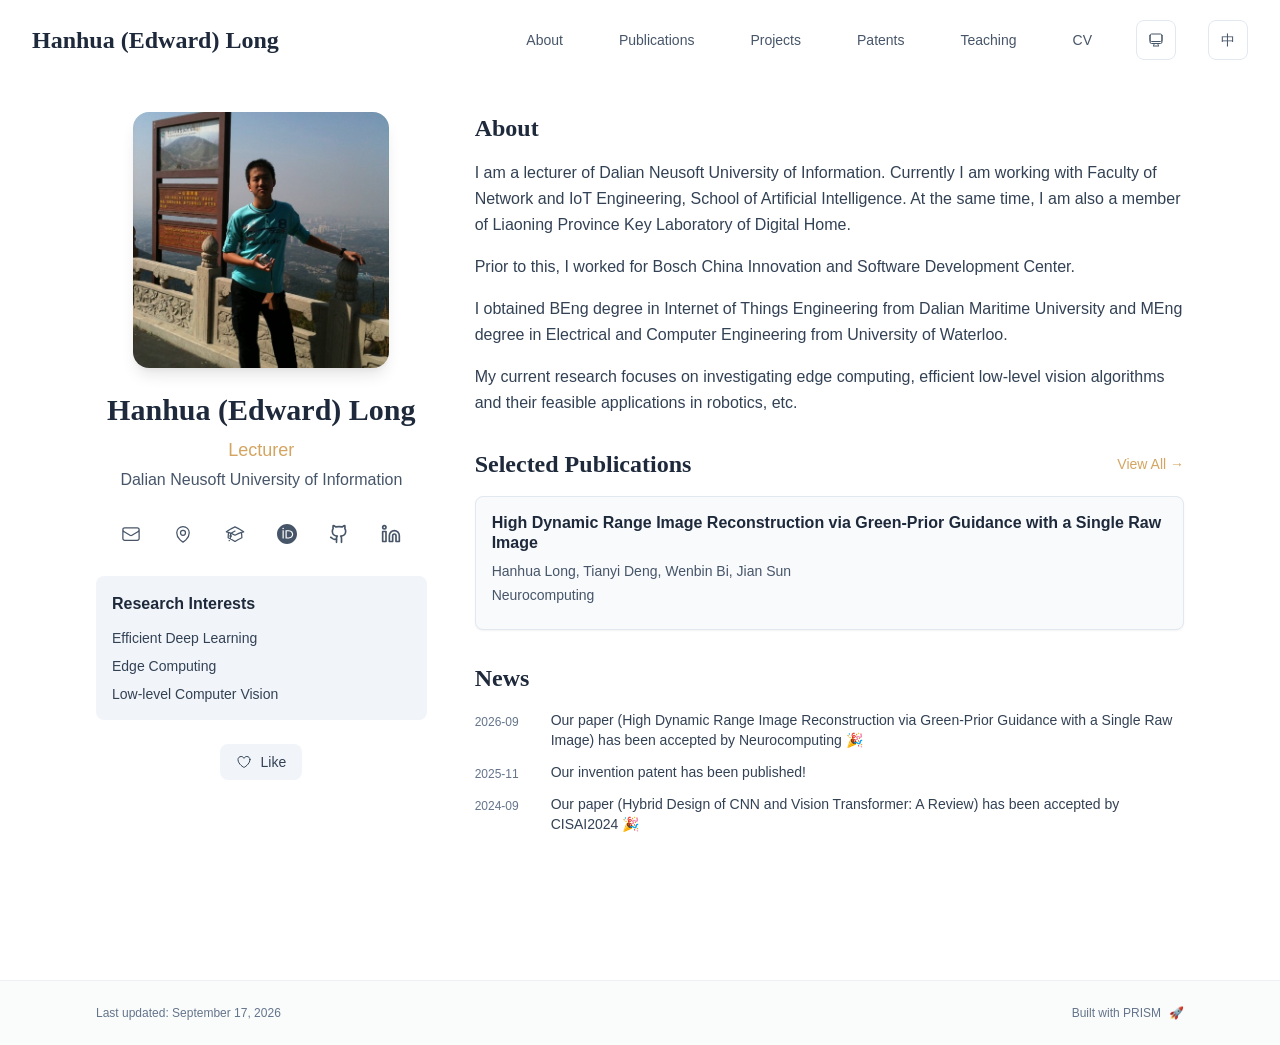
==== commit a63458c6: "Update site" ====
--- a/index.html
+++ b/index.html
@@ -31,4 +31,4 @@
             </script><title>Hanhua (Edward) Long</title><meta name="description" content="Lecturer at Dalian Neusoft University of Information."/><meta name="author" content="Hanhua (Edward) Long"/><meta name="keywords" content="Hanhua (Edward) Long,PhD,Research,Dalian Neusoft University of Information"/><meta name="creator" content="Hanhua (Edward) Long"/><meta name="publisher" content="Hanhua (Edward) Long"/><meta property="og:title" content="Hanhua (Edward) Long"/><meta property="og:description" content="Lecturer at Dalian Neusoft University of Information."/><meta property="og:site_name" content="Hanhua (Edward) Long&#x27;s Academic Website"/><meta property="og:locale" content="en_US"/><meta property="og:type" content="website"/><meta name="twitter:card" content="summary"/><meta name="twitter:title" content="Hanhua (Edward) Long"/><meta name="twitter:description" content="Lecturer at Dalian Neusoft University of Information."/><link rel="icon" href="/favicon.svg"/><script>document.querySelectorAll('body link[rel="icon"], body link[rel="apple-touch-icon"]').forEach(el => document.head.appendChild(el))</script><script src="/_next/static/chunks/polyfills-42372ed130431b0a.js" noModule=""></script></head><body class="font-sans antialiased"><div style="visibility:hidden"><nav class="fixed top-0 left-0 right-0 z-50" data-headlessui-state=""><div class="transition-all duration-300 ease-out bg-transparent" style="transform:translateY(-100px)"><div class="max-w-7xl mx-auto px-4 sm:px-6 lg:px-8"><div class="flex justify-between items-center h-16 lg:h-20"><div class="flex-shrink-0" tabindex="0"><a class="text-xl lg:text-2xl font-serif font-semibold text-primary hover:text-accent transition-colors duration-200" href="/">Hanhua (Edward) Long</a></div><div class="hidden lg:block"><div class="ml-10 flex items-center space-x-8"><div class="flex items-baseline space-x-8"><a class="relative px-3 py-2 text-sm font-medium transition-all duration-200 rounded hover:bg-accent/10 hover:shadow-sm text-primary" href="/"><span class="relative z-10">About</span><div class="absolute inset-0 bg-accent/10 rounded-lg"></div></a><a class="relative px-3 py-2 text-sm font-medium transition-all duration-200 rounded hover:bg-accent/10 hover:shadow-sm text-neutral-600 hover:text-primary" href="/publications/"><span class="relative z-10">Publications</span></a><a class="relative px-3 py-2 text-sm font-medium transition-all duration-200 rounded hover:bg-accent/10 hover:shadow-sm text-neutral-600 hover:text-primary" href="/projects/"><span class="relative z-10">Projects</span></a><a class="relative px-3 py-2 text-sm font-medium transition-all duration-200 rounded hover:bg-accent/10 hover:shadow-sm text-neutral-600 hover:text-primary" href="/patents/"><span class="relative z-10">Patents</span></a><a class="relative px-3 py-2 text-sm font-medium transition-all duration-200 rounded hover:bg-accent/10 hover:shadow-sm text-neutral-600 hover:text-primary" href="/teaching/"><span class="relative z-10">Teaching</span></a><a class="relative px-3 py-2 text-sm font-medium transition-all duration-200 rounded hover:bg-accent/10 hover:shadow-sm text-neutral-600 hover:text-primary" href="/cv/"><span class="relative z-10">CV</span></a></div><div class="flex items-center justify-center w-10 h-10 rounded-lg border border-neutral-200 dark:border-[rgba(148,163,184,0.24)] bg-background dark:bg-neutral-800"><div class="w-4 h-4 rounded-full bg-neutral-300 animate-pulse"></div></div><div class="flex items-center justify-center w-10 h-10 rounded-lg border border-neutral-200 dark:border-[rgba(148,163,184,0.24)] bg-background dark:bg-neutral-800"><div class="w-6 h-3 rounded bg-neutral-300 animate-pulse"></div></div></div></div><div class="lg:hidden flex items-center space-x-2"><div class="flex items-center justify-center w-10 h-10 rounded-lg border border-neutral-200 dark:border-[rgba(148,163,184,0.24)] bg-background dark:bg-neutral-800"><div class="w-4 h-4 rounded-full bg-neutral-300 animate-pulse"></div></div><div class="flex items-center justify-center w-10 h-10 rounded-lg border border-neutral-200 dark:border-[rgba(148,163,184,0.24)] bg-background dark:bg-neutral-800"><div class="w-6 h-3 rounded bg-neutral-300 animate-pulse"></div></div><button class="inline-flex items-center justify-center p-2 rounded-md text-neutral-600 hover:text-primary hover:bg-neutral-100 dark:hover:bg-neutral-800 focus:outline-none focus:ring-2 focus:ring-inset focus:ring-accent transition-colors duration-200" id="headlessui-disclosure-button-«R7pdb»" type="button" aria-expanded="false" data-headlessui-state=""><span class="sr-only">Open main menu</span><div><svg xmlns="http://www.w3.org/2000/svg" fill="none" viewBox="0 0 24 24" stroke-width="1.5" stroke="currentColor" aria-hidden="true" data-slot="icon" class="block h-6 w-6"><path stroke-linecap="round" stroke-linejoin="round" d="M3.75 6.75h16.5M3.75 12h16.5m-16.5 5.25h16.5"></path></svg></div></button></div></div></div></div></nav><main class="min-h-screen pt-16 lg:pt-20"><div class="max-w-6xl mx-auto px-4 sm:px-6 lg:px-8 py-8 bg-background min-h-screen"><div class="grid grid-cols-1 lg:grid-cols-3 gap-12"><div class="lg:col-span-1"><div class="sticky top-8" style="opacity:0;transform:translateY(20px)"><div class="w-64 h-64 mx-auto mb-6 rounded-2xl overflow-hidden shadow-lg hover:shadow-xl transition-all duration-200 hover:scale-105"><img alt="Hanhua (Edward) Long" width="256" height="256" decoding="async" data-nimg="1" class="w-full h-full object-cover object-[32%_center]" style="color:transparent" src="/bio-edward.jpg"/></div><div class="text-center mb-6"><h1 class="text-3xl font-serif font-bold text-primary mb-2">Hanhua (Edward) Long</h1><p class="text-lg text-accent font-medium mb-1">Lecturer</p><p class="text-neutral-600 mb-2">Dalian Neusoft University of Information</p></div><div class="flex flex-wrap justify-center gap-3 sm:gap-4 mb-6 relative px-2"><div class="relative"><button class="p-2 sm:p-2 transition-colors duration-200 text-neutral-600 dark:text-neutral-400 hover:text-accent" aria-label="Email"><svg xmlns="http://www.w3.org/2000/svg" fill="none" viewBox="0 0 24 24" stroke-width="1.5" stroke="currentColor" aria-hidden="true" data-slot="icon" class="h-5 w-5"><path stroke-linecap="round" stroke-linejoin="round" d="M21.75 6.75v10.5a2.25 2.25 0 0 1-2.25 2.25h-15a2.25 2.25 0 0 1-2.25-2.25V6.75m19.5 0A2.25 2.25 0 0 0 19.5 4.5h-15a2.25 2.25 0 0 0-2.25 2.25m19.5 0v.243a2.25 2.25 0 0 1-1.07 1.916l-7.5 4.615a2.25 2.25 0 0 1-2.36 0L3.32 8.91a2.25 2.25 0 0 1-1.07-1.916V6.75"></path></svg></button></div><div class="relative"><button class="p-2 sm:p-2 transition-colors duration-200 text-neutral-600 dark:text-neutral-400 hover:text-accent" aria-label="Location"><svg xmlns="http://www.w3.org/2000/svg" fill="none" viewBox="0 0 24 24" stroke-width="1.5" stroke="currentColor" aria-hidden="true" data-slot="icon" class="h-5 w-5"><path stroke-linecap="round" stroke-linejoin="round" d="M15 10.5a3 3 0 1 1-6 0 3 3 0 0 1 6 0Z"></path><path stroke-linecap="round" stroke-linejoin="round" d="M19.5 10.5c0 7.142-7.5 11.25-7.5 11.25S4.5 17.642 4.5 10.5a7.5 7.5 0 1 1 15 0Z"></path></svg></button></div><a href="https://scholar.google.com" target="_blank" rel="noopener noreferrer" class="p-2 sm:p-2 text-neutral-600 dark:text-neutral-400 hover:text-accent transition-colors duration-200" aria-label="Google Scholar"><svg xmlns="http://www.w3.org/2000/svg" fill="none" viewBox="0 0 24 24" stroke-width="1.5" stroke="currentColor" aria-hidden="true" data-slot="icon" class="h-5 w-5"><path stroke-linecap="round" stroke-linejoin="round" d="M4.26 10.147a60.438 60.438 0 0 0-.491 6.347A48.62 48.62 0 0 1 12 20.904a48.62 48.62 0 0 1 8.232-4.41 60.46 60.46 0 0 0-.491-6.347m-15.482 0a50.636 50.636 0 0 0-2.658-.813A59.906 59.906 0 0 1 12 3.493a59.903 59.903 0 0 1 10.399 5.84c-.896.248-1.783.52-2.658.814m-15.482 0A50.717 50.717 0 0 1 12 13.489a50.702 50.702 0 0 1 7.74-3.342M6.75 15a.75.75 0 1 0 0-1.5.75.75 0 0 0 0 1.5Zm0 0v-3.675A55.378 55.378 0 0 1 12 8.443m-7.007 11.55A5.981 5.981 0 0 0 6.75 15.75v-1.5"></path></svg></a><a href="https://orcid.org" target="_blank" rel="noopener noreferrer" class="p-2 sm:p-2 text-neutral-600 dark:text-neutral-400 hover:text-accent transition-colors duration-200" aria-label="ORCID"><svg viewBox="0 0 24 24" fill="currentColor" class="h-5 w-5" xmlns="http://www.w3.org/2000/svg"><path d="M12 0C5.372 0 0 5.372 0 12s5.372 12 12 12 12-5.372 12-12S18.628 0 12 0zM7.369 4.378c.525 0 .947.431.947.947s-.422.947-.947.947a.95.95 0 0 1-.947-.947c0-.525.422-.947.947-.947zm-.722 3.038h1.444v10.041H6.647V7.416zm3.562 0h3.9c3.712 0 5.344 2.653 5.344 5.025 0 2.578-2.016 5.025-5.325 5.025h-3.919V7.416zm1.444 1.303v7.444h2.297c3.272 0 4.022-2.484 4.022-3.722 0-2.016-1.284-3.722-4.097-3.722h-2.222z"></path></svg></a><a href="https://github.com" target="_blank" rel="noopener noreferrer" class="p-2 sm:p-2 text-neutral-600 dark:text-neutral-400 hover:text-accent transition-colors duration-200" aria-label="GitHub"><svg xmlns="http://www.w3.org/2000/svg" width="24" height="24" viewBox="0 0 24 24" fill="none" stroke="currentColor" stroke-width="2" stroke-linecap="round" stroke-linejoin="round" class="lucide lucide-github h-5 w-5" aria-hidden="true"><path d="M15 22v-4a4.8 4.8 0 0 0-1-3.5c3 0 6-2 6-5.5.08-1.25-.27-2.48-1-3.5.28-1.15.28-2.35 0-3.5 0 0-1 0-3 1.5-2.64-.5-5.36-.5-8 0C6 2 5 2 5 2c-.3 1.15-.3 2.35 0 3.5A5.403 5.403 0 0 0 4 9c0 3.5 3 5.5 6 5.5-.39.49-.68 1.05-.85 1.65-.17.6-.22 1.23-.15 1.85v4"></path><path d="M9 18c-4.51 2-5-2-7-2"></path></svg></a><a href="https://linkedin.com" target="_blank" rel="noopener noreferrer" class="p-2 sm:p-2 text-neutral-600 dark:text-neutral-400 hover:text-accent transition-colors duration-200" aria-label="LinkedIn"><svg xmlns="http://www.w3.org/2000/svg" width="24" height="24" viewBox="0 0 24 24" fill="none" stroke="currentColor" stroke-width="2" stroke-linecap="round" stroke-linejoin="round" class="lucide lucide-linkedin h-5 w-5" aria-hidden="true"><path d="M16 8a6 6 0 0 1 6 6v7h-4v-7a2 2 0 0 0-2-2 2 2 0 0 0-2 2v7h-4v-7a6 6 0 0 1 6-6z"></path><rect width="4" height="12" x="2" y="9"></rect><circle cx="4" cy="4" r="2"></circle></svg></a></div><div class="bg-neutral-100 dark:bg-neutral-800 rounded-lg p-4 mb-6 hover:shadow-lg transition-all duration-200 hover:scale-[1.02]"><h3 class="font-semibold text-primary mb-3">Research Interests</h3><div class="space-y-2 text-sm text-neutral-700 dark:text-neutral-500"><div>Efficient Deep Learning</div><div>Edge Computing</div><div>Low-level Computer Vision</div></div></div><div class="flex justify-center"><div class="relative"><button class="flex items-center space-x-2 px-4 py-2 rounded-lg font-medium text-sm transition-all duration-200 bg-neutral-100 dark:bg-neutral-800 text-neutral-700 dark:text-neutral-500 hover:bg-red-50 dark:hover:bg-red-900/20 hover:text-red-600 dark:hover:text-red-400 cursor-pointer" tabindex="0"><svg xmlns="http://www.w3.org/2000/svg" fill="none" viewBox="0 0 24 24" stroke-width="1.5" stroke="currentColor" aria-hidden="true" data-slot="icon" class="h-4 w-4"><path stroke-linecap="round" stroke-linejoin="round" d="M21 8.25c0-2.485-2.099-4.5-4.688-4.5-1.935 0-3.597 1.126-4.312 2.733-.715-1.607-2.377-2.733-4.313-2.733C5.1 3.75 3 5.765 3 8.25c0 7.22 9 12 9 12s9-4.78 9-12Z"></path></svg><span>Like</span></button></div></div></div></div><div class="lg:col-span-2 space-y-8"><section id="about" class="scroll-mt-24 space-y-8"><section style="opacity:0;transform:translateY(20px)"><h2 class="text-2xl font-serif font-bold text-primary mb-4">About</h2><div class="text-neutral-700 dark:text-neutral-600 leading-relaxed"><p class="mb-4 last:mb-0">I am a lecturer of Dalian Neusoft University of Information. Currently I am working with Faculty of Network and IoT Engineering, School of Artificial Intelligence. At the same time, I am also a member of Liaoning Province Key Laboratory of Digital Home.</p>
 <p class="mb-4 last:mb-0">Prior to this, I worked for Bosch China Innovation and Software Development Center.</p>
 <p class="mb-4 last:mb-0">I obtained BEng degree in Internet of Things Engineering from Dalian Maritime University and MEng degree in Electrical and Computer Engineering from University of Waterloo.</p>
-<p class="mb-4 last:mb-0">My current research focuses on investigating edge computing, efficient low-level vision algorithms and their feasible applications in robotics, etc.</p></div></section><section style="opacity:0;transform:translateY(20px)"><div class="flex items-center justify-between mb-4"><h2 class="text-2xl font-serif font-bold text-primary">Selected Publications</h2><a class="text-accent hover:text-accent-dark text-sm font-medium transition-all duration-200 rounded hover:bg-accent/10 hover:shadow-sm" href="/publications/">View All →</a></div><div class="space-y-4"><div class="bg-neutral-50 dark:bg-neutral-800 p-4 rounded-lg shadow-sm border border-neutral-200 dark:border-[rgba(148,163,184,0.24)] hover:shadow-lg transition-all duration-200 hover:scale-[1.02]" style="opacity:0;transform:translateY(20px)"><h3 class="font-semibold text-primary mb-2 leading-tight">High Dynamic Range Image Reconstruction via Green-Prior Guidance with a Single Raw Image</h3><p class="text-sm text-neutral-600 dark:text-neutral-500 mb-1"><span><span class=" ">Hanhua Long</span>, </span><span><span class=" ">Tianyi Deng</span>, </span><span><span class=" ">Wenbin Bi</span>, </span><span><span class=" ">Jian Sun</span></span></p><p class="text-sm text-neutral-600 dark:text-neutral-500 mb-2">Neurocomputing</p></div></div></section><section style="opacity:0;transform:translateY(20px)"><h2 class="text-2xl font-serif font-bold text-primary mb-4">News</h2><div class="space-y-3"><div class="flex items-start space-x-3"><span class="text-xs text-neutral-500 mt-1 w-16 flex-shrink-0">2026-09</span><p class="text-sm text-neutral-700">Our paper (High Dynamic Range Image Reconstruction via Green-Prior Guidance with a Single Raw Image) has been accepted by Neurocomputing 🎉</p></div><div class="flex items-start space-x-3"><span class="text-xs text-neutral-500 mt-1 w-16 flex-shrink-0">2025-11</span><p class="text-sm text-neutral-700">Our invention patent has been published!</p></div><div class="flex items-start space-x-3"><span class="text-xs text-neutral-500 mt-1 w-16 flex-shrink-0">2024-09</span><p class="text-sm text-neutral-700">Our paper (Hybrid Design of CNN and Vision Transformer: A Review) has been accepted by CISAI2024 🎉</p></div></div></section></section></div></div></div><!--$--><!--/$--><!--$--><!--/$--></main><footer class="border-t border-neutral-200/50 bg-neutral-50/50 dark:bg-neutral-900/50 dark:border-neutral-700/50"><div class="max-w-6xl mx-auto px-4 sm:px-6 lg:px-8 py-6"><div class="flex flex-col sm:flex-row justify-between items-center gap-2"><p class="text-xs text-neutral-500">Last updated: <!-- -->September 16, 2026</p><p class="text-xs text-neutral-500 flex items-center"><a href="https://github.com/xyjoey/PRISM" target="_blank" rel="noopener noreferrer">Built with PRISM</a><span class="ml-2">🚀</span></p></div></div></footer></div><script src="/_next/static/chunks/webpack-679b75d1c4c2027c.js" async=""></script><script>(self.__next_f=self.__next_f||[]).push([0])</script><script>self.__next_f.push([1,"1:\"$Sreact.fragment\"\n2:I[3719,[\"458\",\"static/chunks/458-673854777400c410.js\",\"874\",\"static/chunks/874-6cc630662f3664af.js\",\"773\",\"static/chunks/773-5a6ac09c124c43b1.js\",\"177\",\"static/chunks/app/layout-5ff2c9095ad9732a.js\"],\"ThemeProvider\"]\n3:I[4574,[\"458\",\"static/chunks/458-673854777400c410.js\",\"874\",\"static/chunks/874-6cc630662f3664af.js\",\"773\",\"static/chunks/773-5a6ac09c124c43b1.js\",\"177\",\"static/chunks/app/layout-5ff2c9095ad9732a.js\"],\"default\"]\n4:I[7555,[],\"\"]\n5:I[1295,[],\"\"]\n6:I[2548,[\"458\",\"static/chunks/458-673854777400c410.js\",\"874\",\"static/chunks/874-6cc630662f3664af.js\",\"773\",\"static/chunks/773-5a6ac09c124c43b1.js\",\"177\",\"static/chunks/app/layout-5ff2c9095ad9732a.js\"],\"default\"]\n7:I[7437,[\"458\",\"static/chunks/458-673854777400c410.js\",\"178\",\"static/chunks/178-595a94b9af1e67b5.js\",\"874\",\"static/chunks/874-6cc630662f3664af.js\",\"748\",\"static/chunks/748-6fe9e14aeb28f91c.js\",\"974\",\"static/chunks/app/page-4b90db043c9e987f.js\"],\"default\"]\n8:I[9507,[\"458\",\"static/chunks/458-673854777400c410.js\",\"178\",\"static/chunks/178-595a94b9af1e67b5.js\",\"874\",\"static/chunks/874-6cc630662f3664af.js\",\"748\",\"static/chunks/748-6fe9e14aeb28f91c.js\",\"974\",\"static/chunks/app/page-4b90db043c9e987f.js\"],\"default\"]\n9:I[5218,[\"458\",\"static/chunks/458-673854777400c410.js\",\"178\",\"static/chunks/178-595a94b9af1e67b5.js\",\"874\",\"static/chunks/874-6cc630662f3664af.js\",\"748\",\"static/chunks/748-6fe9e14aeb28f91c.js\",\"974\",\"static/chunks/app/page-4b90db043c9e987f.js\"],\"default\"]\nc:I[1990,[\"458\",\"static/chunks/458-673854777400c410.js\",\"178\",\"static/chunks/178-595a94b9af1e67b5.js\",\"874\",\"static/chunks/874-6cc630662f3664af.js\",\"748\",\"static/chunks/748-6fe9e14aeb28f91c.js\",\"974\",\"static/chunks/app/page-4b90db043c9e987f.js\"],\"default\"]\nd:I[9665,[],\"MetadataBoundary\"]\nf:I[9665,[],\"OutletBoundary\"]\n12:I[4911,[],\"AsyncMetadataOutlet\"]\n14:I[9665,[],\"ViewportBoundary\"]\n16:I[6614,[],\"\"]\n:HL[\"/_next/static/css/cb0a2efb18b02b60.css\",\"style\"]\na:T607,High dynamic range (HDR) scenes contain intensity levels well beyond what standard digital formats can store. Whi"])</script><script>self.__next_f.push([1,"le many existing methods generate HDR images from 8-bit low dynamic range (LDR) sRGB inputs, these images have already lost critical data during the camera’s processing pipeline. Attempting to reconstruct extreme dynamic ranges from this compressed format is inherently limited. Working with raw sensor data offers a better alternative because it preserves more original scene information. However, current deep learning approaches for Raw-to-HDR mapping struggle with two main issues. First, they often apply static fusion across all channels, ignoring the fact that the Bayer pattern samples green pixels twice as often as red or blue. Second, they struggle to hallucinate textures in severely saturated regions, which often causes color artifacts and lost details. To solve this, we design a single-image HDR framework built around the specific properties of raw data. We introduce an Adaptive Green Prior Modulation Module (AGPM) that explicitly uses the denser green channel to guide the initial spatial reconstruction. We then use a Dual Branch Guidance Enhancement (DBGE) module and a Green-Channel Guidance Transformer (GCGT) to pass this structural knowledge to the red and blue channels. For blown-out areas, our Content-Aware Reconstruction Network (CARNet) relies on estimated exposure masks to restore plausible details. Tests confirm our approach outperforms existing single-image HDR methods on standard datasets.b:T715,@article{long2026SingleRawHDR,\n  author = {Long, Hanhua and Deng, Tianyi and Bi, Wenbin and Sun, Jian},\n  title = {High Dynamic Range Image Reconstruction via Green-Prior Guidance with a Single Raw Image},\n  journal = {Neurocomputing},\n  year = {2026},\n  abstract = {High dynamic range (HDR) scenes contain intensity levels well beyond what standard digital formats can store. While many existing methods generate HDR images from 8-bit low dynamic range (LDR) sRGB inputs, these images have already lost critical data during the camera’s processing pipeline. Attempting to reconstruct extreme dynamic ranges f"])</script><script>self.__next_f.push([1,"rom this compressed format is inherently limited. Working with raw sensor data offers a better alternative because it preserves more original scene information. However, current deep learning approaches for Raw-to-HDR mapping struggle with two main issues. First, they often apply static fusion across all channels, ignoring the fact that the Bayer pattern samples green pixels twice as often as red or blue. Second, they struggle to hallucinate textures in severely saturated regions, which often causes color artifacts and lost details. To solve this, we design a single-image HDR framework built around the specific properties of raw data. We introduce an Adaptive Green Prior Modulation Module (AGPM) that explicitly uses the denser green channel to guide the initial spatial reconstruction. We then use a Dual Branch Guidance Enhancement (DBGE) module and a Green-Channel Guidance Transformer (GCGT) to pass this structural knowledge to the red and blue channels. For blown-out areas, our Content-Aware Reconstruction Network (CARNet) relies on estimated exposure masks to restore plausible details. Tests confirm our approach outperforms existing single-image HDR methods on standard datasets.}\n}"])</script><script>self.__next_f.push([1,"0:{\"P\":null,\"b\":\"Z94Oamf8Yn696tnv9stiw\",\"p\":\"\",\"c\":[\"\",\"\"],\"i\":false,\"f\":[[[\"\",{\"children\":[\"__PAGE__\",{}]},\"$undefined\",\"$undefined\",true],[\"\",[\"$\",\"$1\",\"c\",{\"children\":[[[\"$\",\"link\",\"0\",{\"rel\":\"stylesheet\",\"href\":\"/_next/static/css/cb0a2efb18b02b60.css\",\"precedence\":\"next\",\"crossOrigin\":\"$undefined\",\"nonce\":\"$undefined\"}]],[\"$\",\"html\",null,{\"lang\":\"en\",\"className\":\"scroll-smooth\",\"suppressHydrationWarning\":true,\"children\":[[\"$\",\"head\",null,{\"children\":[[\"$\",\"link\",null,{\"rel\":\"icon\",\"href\":\"/favicon.svg\",\"type\":\"image/svg+xml\"}],[\"$\",\"script\",null,{\"dangerouslySetInnerHTML\":{\"__html\":\"\\n              try {\\n                const saved = localStorage.getItem('lang-storage');\\n                const parsed = saved ? JSON.parse(saved) : null;\\n                const lang = parsed?.state?.lang || 'en';\\n                document.documentElement.lang = lang === 'zh' ? 'zh-CN' : 'en';\\n              } catch (e) {}\\n            \"}}],[\"$\",\"link\",null,{\"rel\":\"dns-prefetch\",\"href\":\"https://google-fonts.jialeliu.com\"}],[\"$\",\"link\",null,{\"rel\":\"preconnect\",\"href\":\"https://google-fonts.jialeliu.com\",\"crossOrigin\":\"\"}],[\"$\",\"link\",null,{\"rel\":\"preload\",\"as\":\"style\",\"href\":\"https://google-fonts.jialeliu.com/css2?family=Inter:wght@300;400;500;600;700\u0026family=Crimson+Text:ital,wght@0,400;0,600;1,400\u0026display=swap\"}],[\"$\",\"link\",null,{\"rel\":\"stylesheet\",\"id\":\"gfonts-css\",\"href\":\"https://google-fonts.jialeliu.com/css2?family=Inter:wght@300;400;500;600;700\u0026family=Crimson+Text:ital,wght@0,400;0,600;1,400\u0026display=swap\",\"media\":\"print\",\"suppressHydrationWarning\":true}],[\"$\",\"script\",null,{\"dangerouslySetInnerHTML\":{\"__html\":\"\\n              (function(){\\n                var l = document.getElementById('gfonts-css');\\n                if (!l) return;\\n                if (l.media !== 'all') {\\n                  l.addEventListener('load', function(){ try { l.media = 'all'; } catch(e){} });\\n                }\\n              })();\\n            \"}}],[\"$\",\"noscript\",null,{\"children\":[\"$\",\"link\",null,{\"rel\":\"stylesheet\",\"href\":\"https://google-fonts.jialeliu.com/css2?family=Inter:wght@300;400;500;600;700\u0026family=Crimson+Text:ital,wght@0,400;0,600;1,400\u0026display=swap\"}]}],[\"$\",\"script\",null,{\"dangerouslySetInnerHTML\":{\"__html\":\"\\n              try {\\n                const theme = localStorage.getItem('theme-storage');\\n                const parsed = theme ? JSON.parse(theme) : null;\\n                const setting = parsed?.state?.theme || 'system';\\n                const prefersDark = typeof window !== 'undefined' \u0026\u0026 window.matchMedia \u0026\u0026 window.matchMedia('(prefers-color-scheme: dark)').matches;\\n                const effective = setting === 'dark' ? 'dark' : (setting === 'light' ? 'light' : (prefersDark ? 'dark' : 'light'));\\n                var root = document.documentElement;\\n                root.classList.add(effective);\\n                root.setAttribute('data-theme', effective);\\n              } catch (e) {\\n                var root = document.documentElement;\\n                root.classList.add('light');\\n                root.setAttribute('data-theme', 'light');\\n              }\\n            \"}}]]}],[\"$\",\"body\",null,{\"className\":\"font-sans antialiased\",\"children\":[\"$\",\"$L2\",null,{\"children\":[[\"$\",\"$L3\",null,{\"itemsByLang\":{\"en\":[{\"title\":\"About\",\"type\":\"page\",\"target\":\"about\",\"href\":\"/\"},{\"title\":\"Publications\",\"type\":\"page\",\"target\":\"publications\",\"href\":\"/publications\"},{\"title\":\"Projects\",\"type\":\"page\",\"target\":\"projects\",\"href\":\"/projects\"},{\"title\":\"Patents\",\"type\":\"page\",\"target\":\"patents\",\"href\":\"/patents\"},{\"title\":\"Teaching\",\"type\":\"page\",\"target\":\"teaching\",\"href\":\"/teaching\"},{\"title\":\"CV\",\"type\":\"page\",\"target\":\"cv\",\"href\":\"/cv\"}],\"zh\":[{\"title\":\"关于\",\"type\":\"page\",\"target\":\"about\",\"href\":\"/\"},{\"title\":\"论文\",\"type\":\"page\",\"target\":\"publications\",\"href\":\"/publications\"},{\"title\":\"项目\",\"type\":\"page\",\"target\":\"projects\",\"href\":\"/projects\"},{\"title\":\"专利\",\"type\":\"page\",\"target\":\"patents\",\"href\":\"/patents\"},{\"title\":\"教学\",\"type\":\"page\",\"target\":\"teaching\",\"href\":\"/teaching\"},{\"title\":\"简历\",\"type\":\"page\",\"target\":\"cv\",\"href\":\"/cv\"}]},\"siteTitle\":{\"en\":\"Hanhua (Edward) Long\",\"zh\":\"龙瀚华\"},\"enableOnePageMode\":false}],[\"$\",\"main\",null,{\"className\":\"min-h-screen pt-16 lg:pt-20\",\"children\":[\"$\",\"$L4\",null,{\"parallelRouterKey\":\"children\",\"error\":\"$undefined\",\"errorStyles\":\"$undefined\",\"errorScripts\":\"$undefined\",\"template\":[\"$\",\"$L5\",null,{}],\"templateStyles\":\"$undefined\",\"templateScripts\":\"$undefined\",\"notFound\":[[[\"$\",\"title\",null,{\"children\":\"404: This page could not be found.\"}],[\"$\",\"div\",null,{\"style\":{\"fontFamily\":\"system-ui,\\\"Segoe UI\\\",Roboto,Helvetica,Arial,sans-serif,\\\"Apple Color Emoji\\\",\\\"Segoe UI Emoji\\\"\",\"height\":\"100vh\",\"textAlign\":\"center\",\"display\":\"flex\",\"flexDirection\":\"column\",\"alignItems\":\"center\",\"justifyContent\":\"center\"},\"children\":[\"$\",\"div\",null,{\"children\":[[\"$\",\"style\",null,{\"dangerouslySetInnerHTML\":{\"__html\":\"body{color:#000;background:#fff;margin:0}.next-error-h1{border-right:1px solid rgba(0,0,0,.3)}@media (prefers-color-scheme:dark){body{color:#fff;background:#000}.next-error-h1{border-right:1px solid rgba(255,255,255,.3)}}\"}}],[\"$\",\"h1\",null,{\"className\":\"next-error-h1\",\"style\":{\"display\":\"inline-block\",\"margin\":\"0 20px 0 0\",\"padding\":\"0 23px 0 0\",\"fontSize\":24,\"fontWeight\":500,\"verticalAlign\":\"top\",\"lineHeight\":\"49px\"},\"children\":404}],[\"$\",\"div\",null,{\"style\":{\"display\":\"inline-block\"},\"children\":[\"$\",\"h2\",null,{\"style\":{\"fontSize\":14,\"fontWeight\":400,\"lineHeight\":\"49px\",\"margin\":0},\"children\":\"This page could not be found.\"}]}]]}]}]],[]],\"forbidden\":\"$undefined\",\"unauthorized\":\"$undefined\"}]}],[\"$\",\"$L6\",null,{\"lastUpdated\":\"September 16, 2026\"}]]}]}]]}]]}],{\"children\":[\"__PAGE__\",[\"$\",\"$1\",\"c\",{\"children\":[[\"$\",\"div\",null,{\"className\":\"max-w-6xl mx-auto px-4 sm:px-6 lg:px-8 py-8 bg-background min-h-screen\",\"children\":[\"$\",\"div\",null,{\"className\":\"grid grid-cols-1 lg:grid-cols-3 gap-12\",\"children\":[[\"$\",\"div\",null,{\"className\":\"lg:col-span-1\",\"children\":[\"$\",\"$L7\",null,{\"authorByLang\":{\"en\":{\"name\":\"Hanhua (Edward) Long\",\"title\":\"Lecturer\",\"institution\":\"Dalian Neusoft University of Information\",\"avatar\":\"/bio-edward.jpg\"},\"zh\":{\"name\":\"龙瀚华\",\"title\":\"讲师\",\"institution\":\"大连东软信息学院\",\"avatar\":\"/bio-edward.jpg\"}},\"social\":{\"email\":\"longhanhua@neusoft.edu.cn\",\"location\":\"Dalian, China\",\"location_url\":\"https://maps.google.com\",\"location_details\":[\"A3 Building,\",\"8 Software Park Road, Dalian, China\"],\"google_scholar\":\"https://scholar.google.com\",\"orcid\":\"https://orcid.org\",\"github\":\"https://github.com\",\"linkedin\":\"https://linkedin.com\"},\"features\":{\"enable_likes\":true,\"enable_one_page_mode\":false},\"researchInterestsByLang\":{\"en\":[\"Efficient Deep Learning\",\"Edge Computing\",\"Low-level Computer Vision\"],\"zh\":[\"高效深度学习\",\"边缘计算\",\"底层计算机视觉\"]}}]}],[\"$\",\"div\",null,{\"className\":\"lg:col-span-2 space-y-8\",\"children\":[[\"$\",\"section\",\"about\",{\"id\":\"about\",\"className\":\"scroll-mt-24 space-y-8\",\"children\":[[[\"$\",\"$L8\",\"about\",{\"content\":{\"en\":\"I am a lecturer of Dalian Neusoft University of Information. Currently I am working with Faculty of Network and IoT Engineering, School of Artificial Intelligence. At the same time, I am also a member of Liaoning Province Key Laboratory of Digital Home.\\n\\nPrior to this, I worked for Bosch China Innovation and Software Development Center.\\n\\nI obtained BEng degree in Internet of Things Engineering from Dalian Maritime University and MEng degree in Electrical and Computer Engineering from University of Waterloo.\\n\\nMy current research focuses on investigating edge computing, efficient low-level vision algorithms and their feasible applications in robotics, etc.\",\"zh\":\"我是大连东软信息学院网络与物联网工程系的专任教师，同时是辽宁省数字家庭重点实验室的一员。  \\n\\n此前，我曾在博世中国创新与软件开发中心工作。  \\n\\n我先后获得大连海事大学物联网工程学士学位和滑铁卢大学电气与计算机工程硕士学位。  \\n\\n目前的研究主要聚焦于边缘计算、高效低层视觉算法及其在机器人等场景上可行应用的探索。\\n\"},\"title\":{\"en\":\"About\",\"zh\":\"关于我\"}}],[\"$\",\"$L9\",\"featured_publications\",{\"publications\":[{\"id\":\"long2026SingleRawHDR\",\"title\":\"High Dynamic Range Image Reconstruction via Green-Prior Guidance with a Single Raw Image\",\"authors\":[{\"name\":\"Hanhua Long\",\"isHighlighted\":false,\"isCorresponding\":false,\"isCoAuthor\":false},{\"name\":\"Tianyi Deng\",\"isHighlighted\":false,\"isCorresponding\":false,\"isCoAuthor\":false},{\"name\":\"Wenbin Bi\",\"isHighlighted\":false,\"isCorresponding\":false,\"isCoAuthor\":false},{\"name\":\"Jian Sun\",\"isHighlighted\":false,\"isCorresponding\":false,\"isCoAuthor\":false}],\"year\":2026,\"type\":\"journal\",\"status\":\"published\",\"tags\":[],\"keywords\":\"$0:f:0:1:2:children:1:props:children:0:props:children:props:children:1:props:children:0:props:children:0:1:props:publications:0:tags\",\"researchArea\":\"machine-learning\",\"journal\":\"Neurocomputing\",\"conference\":\"\",\"abstract\":\"$a\",\"description\":\"\",\"selected\":true,\"preview\":\"SingleRawHDR.png\",\"bibtex\":\"$b\"}],\"title\":{\"en\":\"Selected Publications\",\"zh\":\"精选论文\"},\"enableOnePageMode\":false}],[\"$\",\"$Lc\",\"news\",{\"items\":{\"en\":[{\"date\":\"2026-09\",\"content\":\"Our paper (High Dynamic Range Image Reconstruction via Green-Prior Guidance with a Single Raw Image) has been accepted by Neurocomputing 🎉\"},{\"date\":\"2025-11\",\"content\":\"Our invention patent has been published!\"},{\"date\":\"2024-09\",\"content\":\"Our paper (Hybrid Design of CNN and Vision Transformer: A Review) has been accepted by CISAI2024 🎉\"}],\"zh\":[{\"date\":\"2026-09\",\"content\":\"论文《High Dynamic Range Image Reconstruction via Green-Prior Guidance with a Single Raw Image》被Neurocomputing接收 🎉\"},{\"date\":\"2025-11\",\"content\":\"专利《一种基于亮度对齐的HDR视频重建方法》已公开。\"},{\"date\":\"2024-09\",\"content\":\"论文《Hybrid Design of CNN and Vision Transformer: A Review》被CISAI2024接收 🎉\"}]},\"title\":{\"en\":\"News\",\"zh\":\"新闻动态\"}}]],false,false,false]}]]}]]}]}],[\"$\",\"$Ld\",null,{\"children\":\"$Le\"}],null,[\"$\",\"$Lf\",null,{\"children\":[\"$L10\",\"$L11\",[\"$\",\"$L12\",null,{\"promise\":\"$@13\"}]]}]]}],{},null,false]},null,false],[\"$\",\"$1\",\"h\",{\"children\":[null,[\"$\",\"$1\",\"18CzUgFXNv_PUyvuUBLZF\",{\"children\":[[\"$\",\"$L14\",null,{\"children\":\"$L15\"}],null]}],null]}],false]],\"m\":\"$undefined\",\"G\":[\"$16\",\"$undefined\"],\"s\":false,\"S\":true}\n"])</script><script>self.__next_f.push([1,"17:\"$Sreact.suspense\"\n18:I[4911,[],\"AsyncMetadata\"]\ne:[\"$\",\"$17\",null,{\"fallback\":null,\"children\":[\"$\",\"$L18\",null,{\"promise\":\"$@19\"}]}]\n"])</script><script>self.__next_f.push([1,"11:null\n"])</script><script>self.__next_f.push([1,"15:[[\"$\",\"meta\",\"0\",{\"charSet\":\"utf-8\"}],[\"$\",\"meta\",\"1\",{\"name\":\"viewport\",\"content\":\"width=device-width, initial-scale=1\"}]]\n10:null\n"])</script><script>self.__next_f.push([1,"19:{\"metadata\":[[\"$\",\"title\",\"0\",{\"children\":\"Hanhua (Edward) Long\"}],[\"$\",\"meta\",\"1\",{\"name\":\"description\",\"content\":\"Lecturer at Dalian Neusoft University of Information.\"}],[\"$\",\"meta\",\"2\",{\"name\":\"author\",\"content\":\"Hanhua (Edward) Long\"}],[\"$\",\"meta\",\"3\",{\"name\":\"keywords\",\"content\":\"Hanhua (Edward) Long,PhD,Research,Dalian Neusoft University of Information\"}],[\"$\",\"meta\",\"4\",{\"name\":\"creator\",\"content\":\"Hanhua (Edward) Long\"}],[\"$\",\"meta\",\"5\",{\"name\":\"publisher\",\"content\":\"Hanhua (Edward) Long\"}],[\"$\",\"meta\",\"6\",{\"property\":\"og:title\",\"content\":\"Hanhua (Edward) Long\"}],[\"$\",\"meta\",\"7\",{\"property\":\"og:description\",\"content\":\"Lecturer at Dalian Neusoft University of Information.\"}],[\"$\",\"meta\",\"8\",{\"property\":\"og:site_name\",\"content\":\"Hanhua (Edward) Long's Academic Website\"}],[\"$\",\"meta\",\"9\",{\"property\":\"og:locale\",\"content\":\"en_US\"}],[\"$\",\"meta\",\"10\",{\"property\":\"og:type\",\"content\":\"website\"}],[\"$\",\"meta\",\"11\",{\"name\":\"twitter:card\",\"content\":\"summary\"}],[\"$\",\"meta\",\"12\",{\"name\":\"twitter:title\",\"content\":\"Hanhua (Edward) Long\"}],[\"$\",\"meta\",\"13\",{\"name\":\"twitter:description\",\"content\":\"Lecturer at Dalian Neusoft University of Information.\"}],[\"$\",\"link\",\"14\",{\"rel\":\"icon\",\"href\":\"/favicon.svg\"}]],\"error\":null,\"digest\":\"$undefined\"}\n13:{\"metadata\":\"$19:metadata\",\"error\":null,\"digest\":\"$undefined\"}\n"])</script></body></html>+<p class="mb-4 last:mb-0">My current research focuses on investigating edge computing, efficient low-level vision algorithms and their feasible applications in robotics, etc.</p></div></section><section style="opacity:0;transform:translateY(20px)"><div class="flex items-center justify-between mb-4"><h2 class="text-2xl font-serif font-bold text-primary">Selected Publications</h2><a class="text-accent hover:text-accent-dark text-sm font-medium transition-all duration-200 rounded hover:bg-accent/10 hover:shadow-sm" href="/publications/">View All →</a></div><div class="space-y-4"><div class="bg-neutral-50 dark:bg-neutral-800 p-4 rounded-lg shadow-sm border border-neutral-200 dark:border-[rgba(148,163,184,0.24)] hover:shadow-lg transition-all duration-200 hover:scale-[1.02]" style="opacity:0;transform:translateY(20px)"><h3 class="font-semibold text-primary mb-2 leading-tight">High Dynamic Range Image Reconstruction via Green-Prior Guidance with a Single Raw Image</h3><p class="text-sm text-neutral-600 dark:text-neutral-500 mb-1"><span><span class=" ">Hanhua Long</span>, </span><span><span class=" ">Tianyi Deng</span>, </span><span><span class=" ">Wenbin Bi</span>, </span><span><span class=" ">Jian Sun</span></span></p><p class="text-sm text-neutral-600 dark:text-neutral-500 mb-2">Neurocomputing</p></div></div></section><section style="opacity:0;transform:translateY(20px)"><h2 class="text-2xl font-serif font-bold text-primary mb-4">News</h2><div class="space-y-3"><div class="flex items-start space-x-3"><span class="text-xs text-neutral-500 mt-1 w-16 flex-shrink-0">2026-09</span><p class="text-sm text-neutral-700">Our paper (High Dynamic Range Image Reconstruction via Green-Prior Guidance with a Single Raw Image) has been accepted by Neurocomputing 🎉</p></div><div class="flex items-start space-x-3"><span class="text-xs text-neutral-500 mt-1 w-16 flex-shrink-0">2025-11</span><p class="text-sm text-neutral-700">Our invention patent has been published!</p></div><div class="flex items-start space-x-3"><span class="text-xs text-neutral-500 mt-1 w-16 flex-shrink-0">2024-09</span><p class="text-sm text-neutral-700">Our paper (Hybrid Design of CNN and Vision Transformer: A Review) has been accepted by CISAI2024 🎉</p></div></div></section></section></div></div></div><!--$--><!--/$--><!--$--><!--/$--></main><footer class="border-t border-neutral-200/50 bg-neutral-50/50 dark:bg-neutral-900/50 dark:border-neutral-700/50"><div class="max-w-6xl mx-auto px-4 sm:px-6 lg:px-8 py-6"><div class="flex flex-col sm:flex-row justify-between items-center gap-2"><p class="text-xs text-neutral-500">Last updated: <!-- -->September 17, 2026</p><p class="text-xs text-neutral-500 flex items-center"><a href="https://github.com/xyjoey/PRISM" target="_blank" rel="noopener noreferrer">Built with PRISM</a><span class="ml-2">🚀</span></p></div></div></footer></div><script src="/_next/static/chunks/webpack-679b75d1c4c2027c.js" async=""></script><script>(self.__next_f=self.__next_f||[]).push([0])</script><script>self.__next_f.push([1,"1:\"$Sreact.fragment\"\n2:I[3719,[\"458\",\"static/chunks/458-673854777400c410.js\",\"874\",\"static/chunks/874-6cc630662f3664af.js\",\"773\",\"static/chunks/773-5a6ac09c124c43b1.js\",\"177\",\"static/chunks/app/layout-5ff2c9095ad9732a.js\"],\"ThemeProvider\"]\n3:I[4574,[\"458\",\"static/chunks/458-673854777400c410.js\",\"874\",\"static/chunks/874-6cc630662f3664af.js\",\"773\",\"static/chunks/773-5a6ac09c124c43b1.js\",\"177\",\"static/chunks/app/layout-5ff2c9095ad9732a.js\"],\"default\"]\n4:I[7555,[],\"\"]\n5:I[1295,[],\"\"]\n6:I[2548,[\"458\",\"static/chunks/458-673854777400c410.js\",\"874\",\"static/chunks/874-6cc630662f3664af.js\",\"773\",\"static/chunks/773-5a6ac09c124c43b1.js\",\"177\",\"static/chunks/app/layout-5ff2c9095ad9732a.js\"],\"default\"]\n7:I[7437,[\"458\",\"static/chunks/458-673854777400c410.js\",\"178\",\"static/chunks/178-595a94b9af1e67b5.js\",\"874\",\"static/chunks/874-6cc630662f3664af.js\",\"748\",\"static/chunks/748-6fe9e14aeb28f91c.js\",\"974\",\"static/chunks/app/page-4b90db043c9e987f.js\"],\"default\"]\n8:I[9507,[\"458\",\"static/chunks/458-673854777400c410.js\",\"178\",\"static/chunks/178-595a94b9af1e67b5.js\",\"874\",\"static/chunks/874-6cc630662f3664af.js\",\"748\",\"static/chunks/748-6fe9e14aeb28f91c.js\",\"974\",\"static/chunks/app/page-4b90db043c9e987f.js\"],\"default\"]\n9:I[5218,[\"458\",\"static/chunks/458-673854777400c410.js\",\"178\",\"static/chunks/178-595a94b9af1e67b5.js\",\"874\",\"static/chunks/874-6cc630662f3664af.js\",\"748\",\"static/chunks/748-6fe9e14aeb28f91c.js\",\"974\",\"static/chunks/app/page-4b90db043c9e987f.js\"],\"default\"]\nc:I[1990,[\"458\",\"static/chunks/458-673854777400c410.js\",\"178\",\"static/chunks/178-595a94b9af1e67b5.js\",\"874\",\"static/chunks/874-6cc630662f3664af.js\",\"748\",\"static/chunks/748-6fe9e14aeb28f91c.js\",\"974\",\"static/chunks/app/page-4b90db043c9e987f.js\"],\"default\"]\nd:I[9665,[],\"MetadataBoundary\"]\nf:I[9665,[],\"OutletBoundary\"]\n12:I[4911,[],\"AsyncMetadataOutlet\"]\n14:I[9665,[],\"ViewportBoundary\"]\n16:I[6614,[],\"\"]\n:HL[\"/_next/static/css/cb0a2efb18b02b60.css\",\"style\"]\na:T607,High dynamic range (HDR) scenes contain intensity levels well beyond what standard digital formats can store. Whi"])</script><script>self.__next_f.push([1,"le many existing methods generate HDR images from 8-bit low dynamic range (LDR) sRGB inputs, these images have already lost critical data during the camera’s processing pipeline. Attempting to reconstruct extreme dynamic ranges from this compressed format is inherently limited. Working with raw sensor data offers a better alternative because it preserves more original scene information. However, current deep learning approaches for Raw-to-HDR mapping struggle with two main issues. First, they often apply static fusion across all channels, ignoring the fact that the Bayer pattern samples green pixels twice as often as red or blue. Second, they struggle to hallucinate textures in severely saturated regions, which often causes color artifacts and lost details. To solve this, we design a single-image HDR framework built around the specific properties of raw data. We introduce an Adaptive Green Prior Modulation Module (AGPM) that explicitly uses the denser green channel to guide the initial spatial reconstruction. We then use a Dual Branch Guidance Enhancement (DBGE) module and a Green-Channel Guidance Transformer (GCGT) to pass this structural knowledge to the red and blue channels. For blown-out areas, our Content-Aware Reconstruction Network (CARNet) relies on estimated exposure masks to restore plausible details. Tests confirm our approach outperforms existing single-image HDR methods on standard datasets.b:T775,@article{long2026SingleRawHDR,\n  author = {Long, Hanhua and Deng, Tianyi and Bi, Wenbin and Sun, Jian},\n  title = {High Dynamic Range Image Reconstruction via Green-Prior Guidance with a Single Raw Image},\n  journal = {Neurocomputing},\n  year = {2026},\n  url = {https://doi.org/10.1016/j.neucom.2026.135148},\n  doi = {10.1016/j.neucom.2026.135148},\n  abstract = {High dynamic range (HDR) scenes contain intensity levels well beyond what standard digital formats can store. While many existing methods generate HDR images from 8-bit low dynamic range (LDR) sRGB inputs, these images have already lost critical da"])</script><script>self.__next_f.push([1,"ta during the camera’s processing pipeline. Attempting to reconstruct extreme dynamic ranges from this compressed format is inherently limited. Working with raw sensor data offers a better alternative because it preserves more original scene information. However, current deep learning approaches for Raw-to-HDR mapping struggle with two main issues. First, they often apply static fusion across all channels, ignoring the fact that the Bayer pattern samples green pixels twice as often as red or blue. Second, they struggle to hallucinate textures in severely saturated regions, which often causes color artifacts and lost details. To solve this, we design a single-image HDR framework built around the specific properties of raw data. We introduce an Adaptive Green Prior Modulation Module (AGPM) that explicitly uses the denser green channel to guide the initial spatial reconstruction. We then use a Dual Branch Guidance Enhancement (DBGE) module and a Green-Channel Guidance Transformer (GCGT) to pass this structural knowledge to the red and blue channels. For blown-out areas, our Content-Aware Reconstruction Network (CARNet) relies on estimated exposure masks to restore plausible details. Tests confirm our approach outperforms existing single-image HDR methods on standard datasets.}\n}"])</script><script>self.__next_f.push([1,"0:{\"P\":null,\"b\":\"Ehc_63ACqB8p6SwyG5XPA\",\"p\":\"\",\"c\":[\"\",\"\"],\"i\":false,\"f\":[[[\"\",{\"children\":[\"__PAGE__\",{}]},\"$undefined\",\"$undefined\",true],[\"\",[\"$\",\"$1\",\"c\",{\"children\":[[[\"$\",\"link\",\"0\",{\"rel\":\"stylesheet\",\"href\":\"/_next/static/css/cb0a2efb18b02b60.css\",\"precedence\":\"next\",\"crossOrigin\":\"$undefined\",\"nonce\":\"$undefined\"}]],[\"$\",\"html\",null,{\"lang\":\"en\",\"className\":\"scroll-smooth\",\"suppressHydrationWarning\":true,\"children\":[[\"$\",\"head\",null,{\"children\":[[\"$\",\"link\",null,{\"rel\":\"icon\",\"href\":\"/favicon.svg\",\"type\":\"image/svg+xml\"}],[\"$\",\"script\",null,{\"dangerouslySetInnerHTML\":{\"__html\":\"\\n              try {\\n                const saved = localStorage.getItem('lang-storage');\\n                const parsed = saved ? JSON.parse(saved) : null;\\n                const lang = parsed?.state?.lang || 'en';\\n                document.documentElement.lang = lang === 'zh' ? 'zh-CN' : 'en';\\n              } catch (e) {}\\n            \"}}],[\"$\",\"link\",null,{\"rel\":\"dns-prefetch\",\"href\":\"https://google-fonts.jialeliu.com\"}],[\"$\",\"link\",null,{\"rel\":\"preconnect\",\"href\":\"https://google-fonts.jialeliu.com\",\"crossOrigin\":\"\"}],[\"$\",\"link\",null,{\"rel\":\"preload\",\"as\":\"style\",\"href\":\"https://google-fonts.jialeliu.com/css2?family=Inter:wght@300;400;500;600;700\u0026family=Crimson+Text:ital,wght@0,400;0,600;1,400\u0026display=swap\"}],[\"$\",\"link\",null,{\"rel\":\"stylesheet\",\"id\":\"gfonts-css\",\"href\":\"https://google-fonts.jialeliu.com/css2?family=Inter:wght@300;400;500;600;700\u0026family=Crimson+Text:ital,wght@0,400;0,600;1,400\u0026display=swap\",\"media\":\"print\",\"suppressHydrationWarning\":true}],[\"$\",\"script\",null,{\"dangerouslySetInnerHTML\":{\"__html\":\"\\n              (function(){\\n                var l = document.getElementById('gfonts-css');\\n                if (!l) return;\\n                if (l.media !== 'all') {\\n                  l.addEventListener('load', function(){ try { l.media = 'all'; } catch(e){} });\\n                }\\n              })();\\n            \"}}],[\"$\",\"noscript\",null,{\"children\":[\"$\",\"link\",null,{\"rel\":\"stylesheet\",\"href\":\"https://google-fonts.jialeliu.com/css2?family=Inter:wght@300;400;500;600;700\u0026family=Crimson+Text:ital,wght@0,400;0,600;1,400\u0026display=swap\"}]}],[\"$\",\"script\",null,{\"dangerouslySetInnerHTML\":{\"__html\":\"\\n              try {\\n                const theme = localStorage.getItem('theme-storage');\\n                const parsed = theme ? JSON.parse(theme) : null;\\n                const setting = parsed?.state?.theme || 'system';\\n                const prefersDark = typeof window !== 'undefined' \u0026\u0026 window.matchMedia \u0026\u0026 window.matchMedia('(prefers-color-scheme: dark)').matches;\\n                const effective = setting === 'dark' ? 'dark' : (setting === 'light' ? 'light' : (prefersDark ? 'dark' : 'light'));\\n                var root = document.documentElement;\\n                root.classList.add(effective);\\n                root.setAttribute('data-theme', effective);\\n              } catch (e) {\\n                var root = document.documentElement;\\n                root.classList.add('light');\\n                root.setAttribute('data-theme', 'light');\\n              }\\n            \"}}]]}],[\"$\",\"body\",null,{\"className\":\"font-sans antialiased\",\"children\":[\"$\",\"$L2\",null,{\"children\":[[\"$\",\"$L3\",null,{\"itemsByLang\":{\"en\":[{\"title\":\"About\",\"type\":\"page\",\"target\":\"about\",\"href\":\"/\"},{\"title\":\"Publications\",\"type\":\"page\",\"target\":\"publications\",\"href\":\"/publications\"},{\"title\":\"Projects\",\"type\":\"page\",\"target\":\"projects\",\"href\":\"/projects\"},{\"title\":\"Patents\",\"type\":\"page\",\"target\":\"patents\",\"href\":\"/patents\"},{\"title\":\"Teaching\",\"type\":\"page\",\"target\":\"teaching\",\"href\":\"/teaching\"},{\"title\":\"CV\",\"type\":\"page\",\"target\":\"cv\",\"href\":\"/cv\"}],\"zh\":[{\"title\":\"关于\",\"type\":\"page\",\"target\":\"about\",\"href\":\"/\"},{\"title\":\"论文\",\"type\":\"page\",\"target\":\"publications\",\"href\":\"/publications\"},{\"title\":\"项目\",\"type\":\"page\",\"target\":\"projects\",\"href\":\"/projects\"},{\"title\":\"专利\",\"type\":\"page\",\"target\":\"patents\",\"href\":\"/patents\"},{\"title\":\"教学\",\"type\":\"page\",\"target\":\"teaching\",\"href\":\"/teaching\"},{\"title\":\"简历\",\"type\":\"page\",\"target\":\"cv\",\"href\":\"/cv\"}]},\"siteTitle\":{\"en\":\"Hanhua (Edward) Long\",\"zh\":\"龙瀚华\"},\"enableOnePageMode\":false}],[\"$\",\"main\",null,{\"className\":\"min-h-screen pt-16 lg:pt-20\",\"children\":[\"$\",\"$L4\",null,{\"parallelRouterKey\":\"children\",\"error\":\"$undefined\",\"errorStyles\":\"$undefined\",\"errorScripts\":\"$undefined\",\"template\":[\"$\",\"$L5\",null,{}],\"templateStyles\":\"$undefined\",\"templateScripts\":\"$undefined\",\"notFound\":[[[\"$\",\"title\",null,{\"children\":\"404: This page could not be found.\"}],[\"$\",\"div\",null,{\"style\":{\"fontFamily\":\"system-ui,\\\"Segoe UI\\\",Roboto,Helvetica,Arial,sans-serif,\\\"Apple Color Emoji\\\",\\\"Segoe UI Emoji\\\"\",\"height\":\"100vh\",\"textAlign\":\"center\",\"display\":\"flex\",\"flexDirection\":\"column\",\"alignItems\":\"center\",\"justifyContent\":\"center\"},\"children\":[\"$\",\"div\",null,{\"children\":[[\"$\",\"style\",null,{\"dangerouslySetInnerHTML\":{\"__html\":\"body{color:#000;background:#fff;margin:0}.next-error-h1{border-right:1px solid rgba(0,0,0,.3)}@media (prefers-color-scheme:dark){body{color:#fff;background:#000}.next-error-h1{border-right:1px solid rgba(255,255,255,.3)}}\"}}],[\"$\",\"h1\",null,{\"className\":\"next-error-h1\",\"style\":{\"display\":\"inline-block\",\"margin\":\"0 20px 0 0\",\"padding\":\"0 23px 0 0\",\"fontSize\":24,\"fontWeight\":500,\"verticalAlign\":\"top\",\"lineHeight\":\"49px\"},\"children\":404}],[\"$\",\"div\",null,{\"style\":{\"display\":\"inline-block\"},\"children\":[\"$\",\"h2\",null,{\"style\":{\"fontSize\":14,\"fontWeight\":400,\"lineHeight\":\"49px\",\"margin\":0},\"children\":\"This page could not be found.\"}]}]]}]}]],[]],\"forbidden\":\"$undefined\",\"unauthorized\":\"$undefined\"}]}],[\"$\",\"$L6\",null,{\"lastUpdated\":\"September 17, 2026\"}]]}]}]]}]]}],{\"children\":[\"__PAGE__\",[\"$\",\"$1\",\"c\",{\"children\":[[\"$\",\"div\",null,{\"className\":\"max-w-6xl mx-auto px-4 sm:px-6 lg:px-8 py-8 bg-background min-h-screen\",\"children\":[\"$\",\"div\",null,{\"className\":\"grid grid-cols-1 lg:grid-cols-3 gap-12\",\"children\":[[\"$\",\"div\",null,{\"className\":\"lg:col-span-1\",\"children\":[\"$\",\"$L7\",null,{\"authorByLang\":{\"en\":{\"name\":\"Hanhua (Edward) Long\",\"title\":\"Lecturer\",\"institution\":\"Dalian Neusoft University of Information\",\"avatar\":\"/bio-edward.jpg\"},\"zh\":{\"name\":\"龙瀚华\",\"title\":\"讲师\",\"institution\":\"大连东软信息学院\",\"avatar\":\"/bio-edward.jpg\"}},\"social\":{\"email\":\"longhanhua@neusoft.edu.cn\",\"location\":\"Dalian, China\",\"location_url\":\"https://maps.google.com\",\"location_details\":[\"A3 Building,\",\"8 Software Park Road, Dalian, China\"],\"google_scholar\":\"https://scholar.google.com\",\"orcid\":\"https://orcid.org\",\"github\":\"https://github.com\",\"linkedin\":\"https://linkedin.com\"},\"features\":{\"enable_likes\":true,\"enable_one_page_mode\":false},\"researchInterestsByLang\":{\"en\":[\"Efficient Deep Learning\",\"Edge Computing\",\"Low-level Computer Vision\"],\"zh\":[\"高效深度学习\",\"边缘计算\",\"底层计算机视觉\"]}}]}],[\"$\",\"div\",null,{\"className\":\"lg:col-span-2 space-y-8\",\"children\":[[\"$\",\"section\",\"about\",{\"id\":\"about\",\"className\":\"scroll-mt-24 space-y-8\",\"children\":[[[\"$\",\"$L8\",\"about\",{\"content\":{\"en\":\"I am a lecturer of Dalian Neusoft University of Information. Currently I am working with Faculty of Network and IoT Engineering, School of Artificial Intelligence. At the same time, I am also a member of Liaoning Province Key Laboratory of Digital Home.\\n\\nPrior to this, I worked for Bosch China Innovation and Software Development Center.\\n\\nI obtained BEng degree in Internet of Things Engineering from Dalian Maritime University and MEng degree in Electrical and Computer Engineering from University of Waterloo.\\n\\nMy current research focuses on investigating edge computing, efficient low-level vision algorithms and their feasible applications in robotics, etc.\",\"zh\":\"我是大连东软信息学院网络与物联网工程系的专任教师，同时是辽宁省数字家庭重点实验室的一员。  \\n\\n此前，我曾在博世中国创新与软件开发中心工作。  \\n\\n我先后获得大连海事大学物联网工程学士学位和滑铁卢大学电气与计算机工程硕士学位。  \\n\\n目前的研究主要聚焦于边缘计算、高效低层视觉算法及其在机器人等场景上可行应用的探索。\\n\"},\"title\":{\"en\":\"About\",\"zh\":\"关于我\"}}],[\"$\",\"$L9\",\"featured_publications\",{\"publications\":[{\"id\":\"long2026SingleRawHDR\",\"title\":\"High Dynamic Range Image Reconstruction via Green-Prior Guidance with a Single Raw Image\",\"authors\":[{\"name\":\"Hanhua Long\",\"isHighlighted\":false,\"isCorresponding\":false,\"isCoAuthor\":false},{\"name\":\"Tianyi Deng\",\"isHighlighted\":false,\"isCorresponding\":false,\"isCoAuthor\":false},{\"name\":\"Wenbin Bi\",\"isHighlighted\":false,\"isCorresponding\":false,\"isCoAuthor\":false},{\"name\":\"Jian Sun\",\"isHighlighted\":false,\"isCorresponding\":false,\"isCoAuthor\":false}],\"year\":2026,\"type\":\"journal\",\"status\":\"published\",\"tags\":[],\"keywords\":\"$0:f:0:1:2:children:1:props:children:0:props:children:props:children:1:props:children:0:props:children:0:1:props:publications:0:tags\",\"researchArea\":\"machine-learning\",\"journal\":\"Neurocomputing\",\"conference\":\"\",\"doi\":\"10.1016/j.neucom.2026.135148\",\"url\":\"https://doi.org/10.1016/j.neucom.2026.135148\",\"abstract\":\"$a\",\"description\":\"\",\"selected\":true,\"preview\":\"SingleRawHDR.png\",\"bibtex\":\"$b\"}],\"title\":{\"en\":\"Selected Publications\",\"zh\":\"精选论文\"},\"enableOnePageMode\":false}],[\"$\",\"$Lc\",\"news\",{\"items\":{\"en\":[{\"date\":\"2026-09\",\"content\":\"Our paper (High Dynamic Range Image Reconstruction via Green-Prior Guidance with a Single Raw Image) has been accepted by Neurocomputing 🎉\"},{\"date\":\"2025-11\",\"content\":\"Our invention patent has been published!\"},{\"date\":\"2024-09\",\"content\":\"Our paper (Hybrid Design of CNN and Vision Transformer: A Review) has been accepted by CISAI2024 🎉\"}],\"zh\":[{\"date\":\"2026-09\",\"content\":\"论文《High Dynamic Range Image Reconstruction via Green-Prior Guidance with a Single Raw Image》被Neurocomputing接收 🎉\"},{\"date\":\"2025-11\",\"content\":\"专利《一种基于亮度对齐的HDR视频重建方法》已公开。\"},{\"date\":\"2024-09\",\"content\":\"论文《Hybrid Design of CNN and Vision Transformer: A Review》被CISAI2024接收 🎉\"}]},\"title\":{\"en\":\"News\",\"zh\":\"新闻动态\"}}]],false,false,false]}]]}]]}]}],[\"$\",\"$Ld\",null,{\"children\":\"$Le\"}],null,[\"$\",\"$Lf\",null,{\"children\":[\"$L10\",\"$L11\",[\"$\",\"$L12\",null,{\"promise\":\"$@13\"}]]}]]}],{},null,false]},null,false],[\"$\",\"$1\",\"h\",{\"children\":[null,[\"$\",\"$1\",\"usoDERPNGld2LJR1J4Zc6\",{\"children\":[[\"$\",\"$L14\",null,{\"children\":\"$L15\"}],null]}],null]}],false]],\"m\":\"$undefined\",\"G\":[\"$16\",\"$undefined\"],\"s\":false,\"S\":true}\n"])</script><script>self.__next_f.push([1,"17:\"$Sreact.suspense\"\n18:I[4911,[],\"AsyncMetadata\"]\ne:[\"$\",\"$17\",null,{\"fallback\":null,\"children\":[\"$\",\"$L18\",null,{\"promise\":\"$@19\"}]}]\n"])</script><script>self.__next_f.push([1,"11:null\n"])</script><script>self.__next_f.push([1,"15:[[\"$\",\"meta\",\"0\",{\"charSet\":\"utf-8\"}],[\"$\",\"meta\",\"1\",{\"name\":\"viewport\",\"content\":\"width=device-width, initial-scale=1\"}]]\n10:null\n"])</script><script>self.__next_f.push([1,"19:{\"metadata\":[[\"$\",\"title\",\"0\",{\"children\":\"Hanhua (Edward) Long\"}],[\"$\",\"meta\",\"1\",{\"name\":\"description\",\"content\":\"Lecturer at Dalian Neusoft University of Information.\"}],[\"$\",\"meta\",\"2\",{\"name\":\"author\",\"content\":\"Hanhua (Edward) Long\"}],[\"$\",\"meta\",\"3\",{\"name\":\"keywords\",\"content\":\"Hanhua (Edward) Long,PhD,Research,Dalian Neusoft University of Information\"}],[\"$\",\"meta\",\"4\",{\"name\":\"creator\",\"content\":\"Hanhua (Edward) Long\"}],[\"$\",\"meta\",\"5\",{\"name\":\"publisher\",\"content\":\"Hanhua (Edward) Long\"}],[\"$\",\"meta\",\"6\",{\"property\":\"og:title\",\"content\":\"Hanhua (Edward) Long\"}],[\"$\",\"meta\",\"7\",{\"property\":\"og:description\",\"content\":\"Lecturer at Dalian Neusoft University of Information.\"}],[\"$\",\"meta\",\"8\",{\"property\":\"og:site_name\",\"content\":\"Hanhua (Edward) Long's Academic Website\"}],[\"$\",\"meta\",\"9\",{\"property\":\"og:locale\",\"content\":\"en_US\"}],[\"$\",\"meta\",\"10\",{\"property\":\"og:type\",\"content\":\"website\"}],[\"$\",\"meta\",\"11\",{\"name\":\"twitter:card\",\"content\":\"summary\"}],[\"$\",\"meta\",\"12\",{\"name\":\"twitter:title\",\"content\":\"Hanhua (Edward) Long\"}],[\"$\",\"meta\",\"13\",{\"name\":\"twitter:description\",\"content\":\"Lecturer at Dalian Neusoft University of Information.\"}],[\"$\",\"link\",\"14\",{\"rel\":\"icon\",\"href\":\"/favicon.svg\"}]],\"error\":null,\"digest\":\"$undefined\"}\n13:{\"metadata\":\"$19:metadata\",\"error\":null,\"digest\":\"$undefined\"}\n"])</script></body></html>
